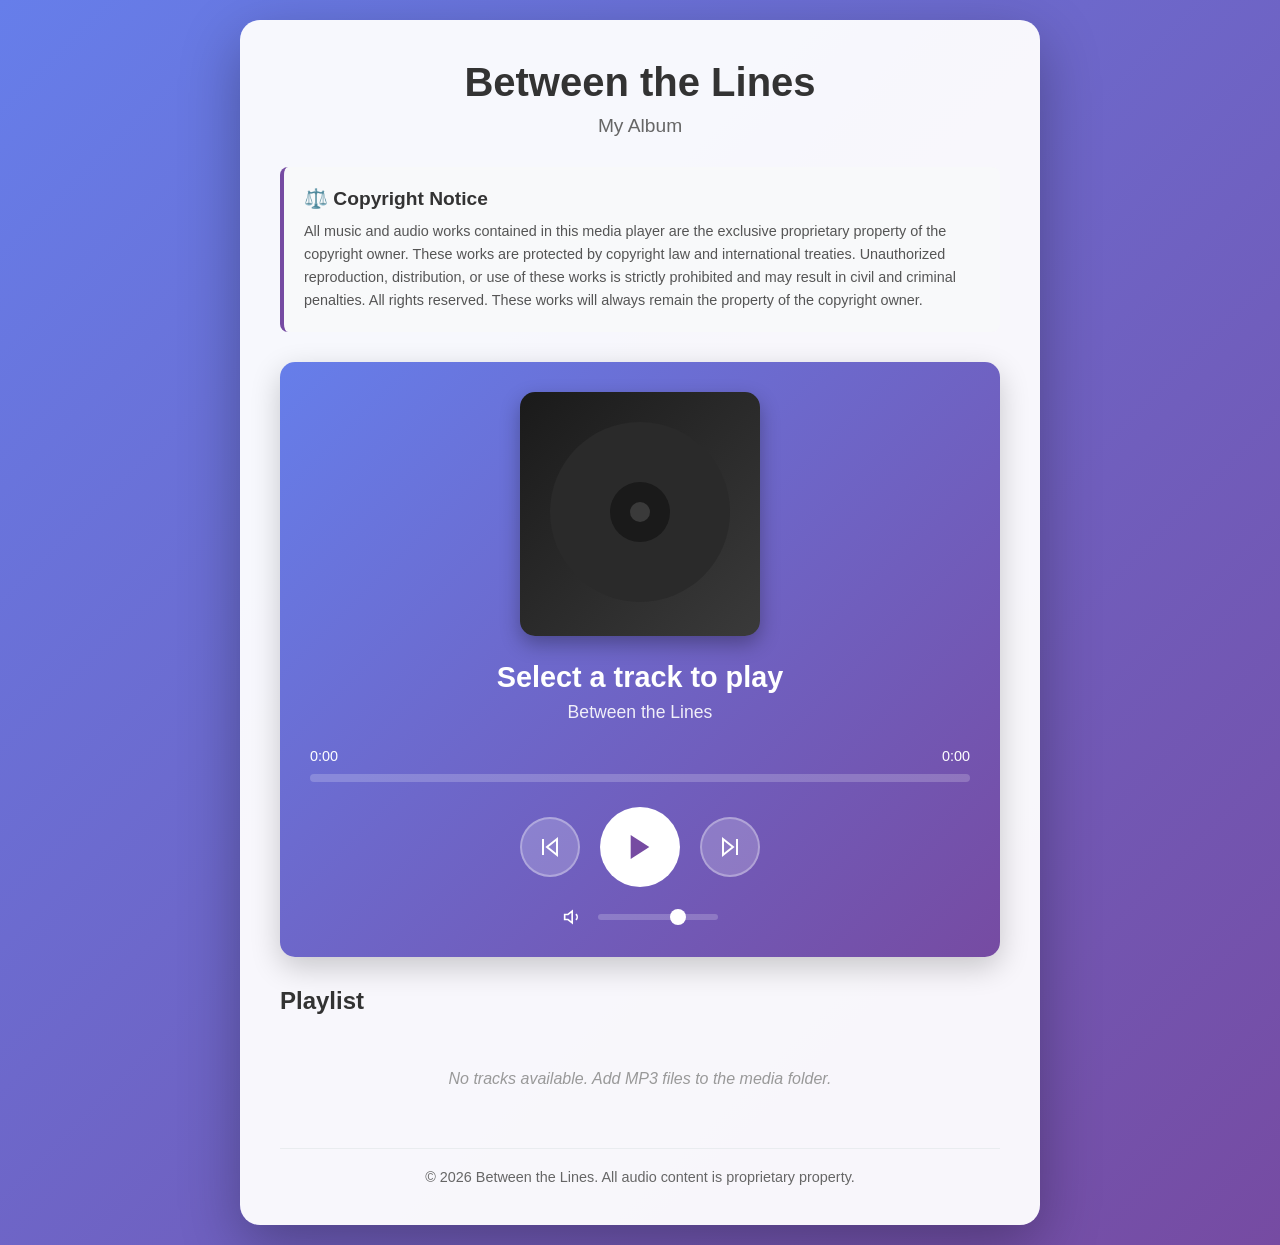
==== index.html @ e5a4a94c "Add HTML5 mp3 player with sleek UI and license notice Co-authored-by: hannahbellesheart <159597144+h" ====
<!DOCTYPE html>
<html lang="en">
<head>
    <meta charset="UTF-8">
    <meta name="viewport" content="width=device-width, initial-scale=1.0">
    <meta http-equiv="X-UA-Compatible" content="ie=edge">
    <title>Between the Lines - Music Album</title>
    <link rel="stylesheet" href="styles.css">
</head>
<body>
    <div class="container">
        <header>
            <h1>Between the Lines</h1>
            <p class="subtitle">My Album</p>
        </header>

        <div class="license-notice">
            <h2>⚖️ Copyright Notice</h2>
            <p>All music and audio works contained in this media player are the exclusive proprietary property of the copyright owner. These works are protected by copyright law and international treaties. Unauthorized reproduction, distribution, or use of these works is strictly prohibited and may result in civil and criminal penalties. All rights reserved. These works will always remain the property of the copyright owner.</p>
        </div>

        <div class="player-container">
            <div class="album-art">
                <div class="album-art-placeholder">
                    <svg width="200" height="200" viewBox="0 0 200 200">
                        <circle cx="100" cy="100" r="90" fill="#2a2a2a"/>
                        <circle cx="100" cy="100" r="30" fill="#1a1a1a"/>
                        <circle cx="100" cy="100" r="10" fill="#3a3a3a"/>
                    </svg>
                </div>
            </div>

            <div class="track-info">
                <h2 id="trackTitle">Select a track to play</h2>
                <p id="trackArtist">Between the Lines</p>
            </div>

            <div class="progress-container">
                <div class="time-display">
                    <span id="currentTime">0:00</span>
                    <span id="duration">0:00</span>
                </div>
                <div class="progress-bar">
                    <div class="progress-bar-fill" id="progressBarFill"></div>
                    <input type="range" id="progressBar" min="0" max="100" value="0" step="0.1">
                </div>
            </div>

            <div class="controls">
                <button class="control-btn" id="prevBtn" title="Previous Track">
                    <svg width="24" height="24" viewBox="0 0 24 24" fill="none" stroke="currentColor" stroke-width="2">
                        <polygon points="19 20 9 12 19 4 19 20"></polygon>
                        <line x1="5" y1="4" x2="5" y2="20"></line>
                    </svg>
                </button>
                <button class="control-btn play-btn" id="playBtn" title="Play">
                    <svg id="playIcon" width="32" height="32" viewBox="0 0 24 24" fill="currentColor">
                        <polygon points="5 3 19 12 5 21 5 3"></polygon>
                    </svg>
                    <svg id="pauseIcon" width="32" height="32" viewBox="0 0 24 24" fill="currentColor" style="display: none;">
                        <rect x="6" y="4" width="4" height="16"></rect>
                        <rect x="14" y="4" width="4" height="16"></rect>
                    </svg>
                </button>
                <button class="control-btn" id="nextBtn" title="Next Track">
                    <svg width="24" height="24" viewBox="0 0 24 24" fill="none" stroke="currentColor" stroke-width="2">
                        <polygon points="5 4 15 12 5 20 5 4"></polygon>
                        <line x1="19" y1="4" x2="19" y2="20"></line>
                    </svg>
                </button>
            </div>

            <div class="volume-container">
                <button class="volume-btn" id="volumeBtn" title="Volume">
                    <svg id="volumeIcon" width="20" height="20" viewBox="0 0 24 24" fill="none" stroke="currentColor" stroke-width="2">
                        <polygon points="11 5 6 9 2 9 2 15 6 15 11 19 11 5"></polygon>
                        <path d="M15.54 8.46a5 5 0 0 1 0 7.07"></path>
                    </svg>
                    <svg id="mutedIcon" width="20" height="20" viewBox="0 0 24 24" fill="none" stroke="currentColor" stroke-width="2" style="display: none;">
                        <polygon points="11 5 6 9 2 9 2 15 6 15 11 19 11 5"></polygon>
                        <line x1="23" y1="9" x2="17" y2="15"></line>
                        <line x1="17" y1="9" x2="23" y2="15"></line>
                    </svg>
                </button>
                <input type="range" id="volumeSlider" min="0" max="100" value="70" step="1">
            </div>
        </div>

        <div class="playlist">
            <h3>Playlist</h3>
            <div id="playlistContainer" class="playlist-items">
                <p class="no-tracks">No tracks available. Add MP3 files to the media folder.</p>
            </div>
        </div>

        <footer>
            <p>&copy; 2026 Between the Lines. All audio content is proprietary property.</p>
        </footer>
    </div>

    <audio id="audioPlayer"></audio>
    <script src="player.js"></script>
</body>
</html>
---- styles.css ----
* {
    margin: 0;
    padding: 0;
    box-sizing: border-box;
}

body {
    font-family: -apple-system, BlinkMacSystemFont, 'Segoe UI', Roboto, Oxygen, Ubuntu, Cantarell, sans-serif;
    background: linear-gradient(135deg, #667eea 0%, #764ba2 100%);
    min-height: 100vh;
    padding: 20px;
    display: flex;
    align-items: center;
    justify-content: center;
}

.container {
    max-width: 800px;
    width: 100%;
    background: rgba(255, 255, 255, 0.95);
    border-radius: 20px;
    padding: 40px;
    box-shadow: 0 20px 60px rgba(0, 0, 0, 0.3);
}

header {
    text-align: center;
    margin-bottom: 30px;
}

header h1 {
    font-size: 2.5em;
    color: #333;
    margin-bottom: 10px;
}

.subtitle {
    font-size: 1.2em;
    color: #666;
}

.license-notice {
    background: #f8f9fa;
    border-left: 4px solid #764ba2;
    padding: 20px;
    margin-bottom: 30px;
    border-radius: 8px;
}

.license-notice h2 {
    font-size: 1.2em;
    color: #333;
    margin-bottom: 10px;
}

.license-notice p {
    font-size: 0.9em;
    color: #555;
    line-height: 1.6;
}

.player-container {
    background: linear-gradient(135deg, #667eea 0%, #764ba2 100%);
    border-radius: 15px;
    padding: 30px;
    margin-bottom: 30px;
    box-shadow: 0 10px 30px rgba(0, 0, 0, 0.2);
}

.album-art {
    display: flex;
    justify-content: center;
    margin-bottom: 25px;
}

.album-art-placeholder {
    background: linear-gradient(135deg, #1a1a1a 0%, #3a3a3a 100%);
    border-radius: 15px;
    padding: 20px;
    box-shadow: 0 8px 20px rgba(0, 0, 0, 0.3);
}

.track-info {
    text-align: center;
    margin-bottom: 25px;
    color: white;
}

.track-info h2 {
    font-size: 1.8em;
    margin-bottom: 8px;
    font-weight: 600;
}

.track-info p {
    font-size: 1.1em;
    opacity: 0.9;
}

.progress-container {
    margin-bottom: 25px;
}

.time-display {
    display: flex;
    justify-content: space-between;
    color: white;
    font-size: 0.9em;
    margin-bottom: 10px;
    font-weight: 500;
}

.progress-bar {
    position: relative;
    height: 8px;
    background: rgba(255, 255, 255, 0.2);
    border-radius: 4px;
    overflow: hidden;
}

.progress-bar-fill {
    position: absolute;
    height: 100%;
    background: white;
    border-radius: 4px;
    width: 0%;
    transition: width 0.1s linear;
}

.progress-bar input[type="range"] {
    position: absolute;
    width: 100%;
    height: 8px;
    top: 0;
    left: 0;
    opacity: 0;
    cursor: pointer;
}

.controls {
    display: flex;
    justify-content: center;
    align-items: center;
    gap: 20px;
    margin-bottom: 20px;
}

.control-btn {
    background: rgba(255, 255, 255, 0.2);
    border: 2px solid rgba(255, 255, 255, 0.3);
    border-radius: 50%;
    width: 60px;
    height: 60px;
    display: flex;
    align-items: center;
    justify-content: center;
    cursor: pointer;
    transition: all 0.3s ease;
    color: white;
}

.control-btn:hover {
    background: rgba(255, 255, 255, 0.3);
    transform: scale(1.1);
}

.control-btn:active {
    transform: scale(0.95);
}

.play-btn {
    width: 80px;
    height: 80px;
    background: white;
    color: #764ba2;
    border: none;
}

.play-btn:hover {
    background: rgba(255, 255, 255, 0.9);
}

.volume-container {
    display: flex;
    align-items: center;
    justify-content: center;
    gap: 15px;
}

.volume-btn {
    background: transparent;
    border: none;
    cursor: pointer;
    color: white;
    display: flex;
    align-items: center;
    justify-content: center;
    transition: transform 0.2s ease;
}

.volume-btn:hover {
    transform: scale(1.1);
}

#volumeSlider {
    width: 120px;
    height: 6px;
    border-radius: 3px;
    background: rgba(255, 255, 255, 0.2);
    outline: none;
    -webkit-appearance: none;
    cursor: pointer;
}

#volumeSlider::-webkit-slider-thumb {
    -webkit-appearance: none;
    appearance: none;
    width: 16px;
    height: 16px;
    border-radius: 50%;
    background: white;
    cursor: pointer;
    transition: all 0.2s ease;
}

#volumeSlider::-webkit-slider-thumb:hover {
    transform: scale(1.2);
}

#volumeSlider::-moz-range-thumb {
    width: 16px;
    height: 16px;
    border-radius: 50%;
    background: white;
    cursor: pointer;
    border: none;
}

.playlist {
    margin-bottom: 20px;
}

.playlist h3 {
    font-size: 1.5em;
    color: #333;
    margin-bottom: 15px;
}

.playlist-items {
    max-height: 300px;
    overflow-y: auto;
}

.playlist-item {
    background: #f8f9fa;
    padding: 15px;
    margin-bottom: 10px;
    border-radius: 8px;
    cursor: pointer;
    transition: all 0.3s ease;
    display: flex;
    justify-content: space-between;
    align-items: center;
}

.playlist-item:hover {
    background: #e9ecef;
    transform: translateX(5px);
}

.playlist-item.active {
    background: linear-gradient(135deg, #667eea 0%, #764ba2 100%);
    color: white;
}

.playlist-item-info {
    flex: 1;
}

.playlist-item-title {
    font-weight: 600;
    font-size: 1em;
    margin-bottom: 3px;
}

.playlist-item-duration {
    font-size: 0.85em;
    opacity: 0.7;
}

.no-tracks {
    text-align: center;
    color: #999;
    padding: 40px 20px;
    font-style: italic;
}

footer {
    text-align: center;
    color: #666;
    font-size: 0.9em;
    padding-top: 20px;
    border-top: 1px solid #e9ecef;
}

/* Scrollbar styling */
.playlist-items::-webkit-scrollbar {
    width: 8px;
}

.playlist-items::-webkit-scrollbar-track {
    background: #f1f1f1;
    border-radius: 4px;
}

.playlist-items::-webkit-scrollbar-thumb {
    background: #764ba2;
    border-radius: 4px;
}

.playlist-items::-webkit-scrollbar-thumb:hover {
    background: #667eea;
}

/* Responsive design */
@media (max-width: 600px) {
    .container {
        padding: 20px;
    }

    header h1 {
        font-size: 2em;
    }

    .track-info h2 {
        font-size: 1.3em;
    }

    .controls {
        gap: 15px;
    }

    .control-btn {
        width: 50px;
        height: 50px;
    }

    .play-btn {
        width: 70px;
        height: 70px;
    }
}
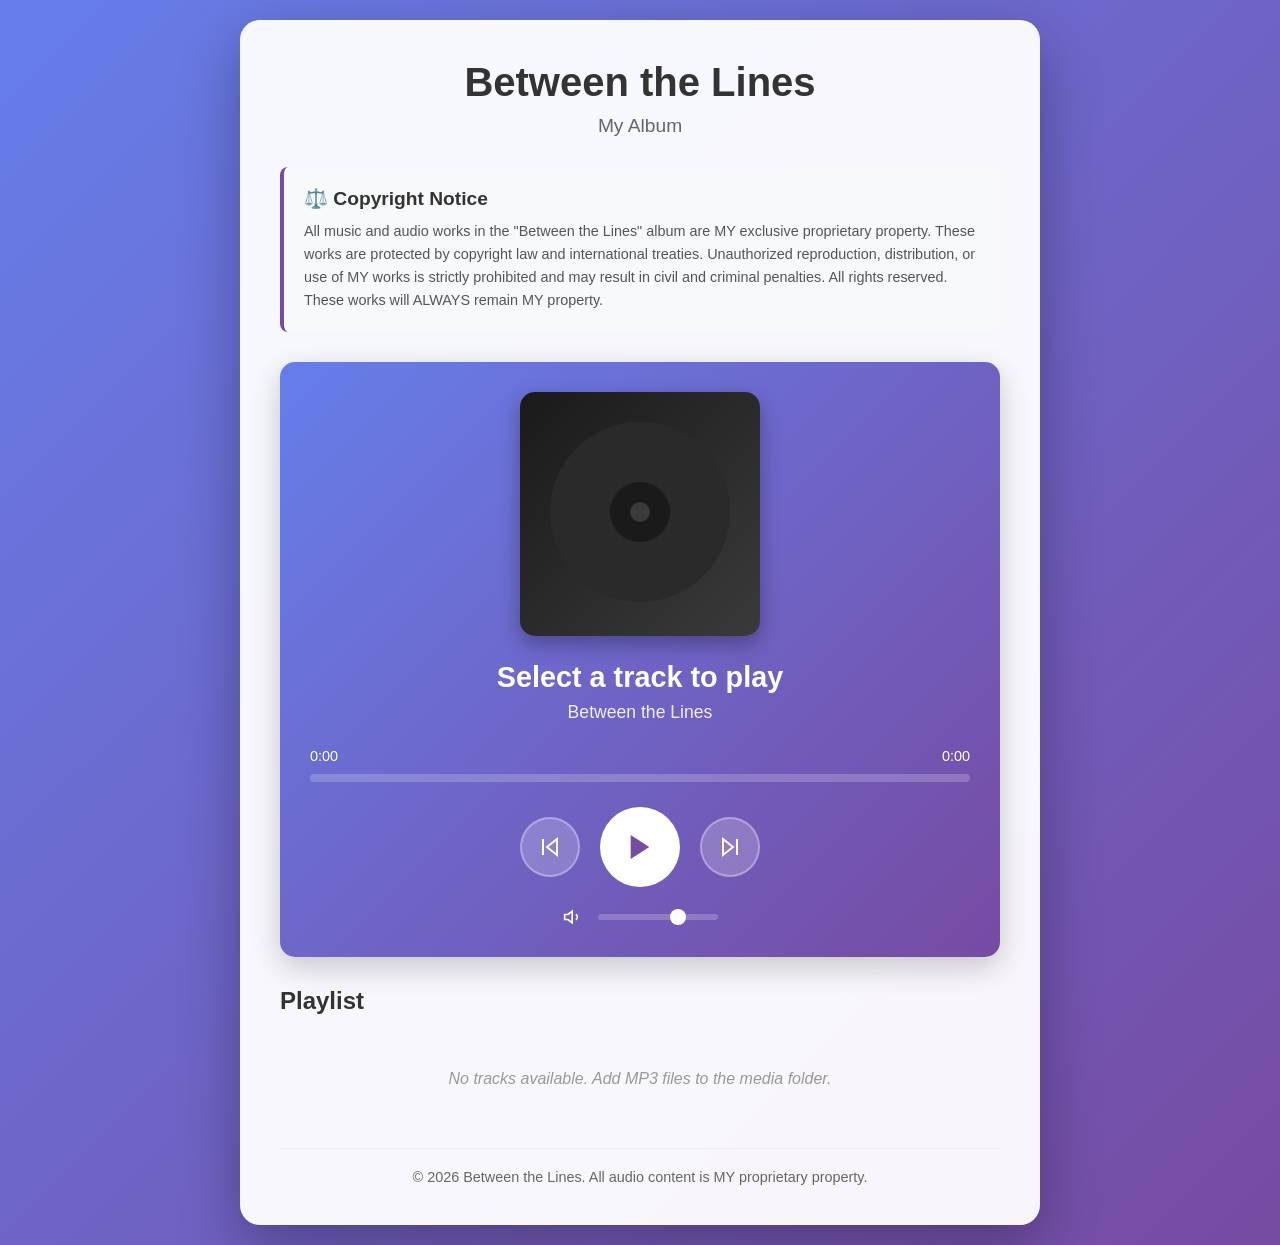
==== commit 7b1df6e1: "Revert to single-album player with YOUR proprietary works emphasis and bug fixes Co-authored-by: han" ====
--- a/index.html
+++ b/index.html
@@ -16,7 +16,7 @@
 
         <div class="license-notice">
             <h2>⚖️ Copyright Notice</h2>
-            <p>All music and audio works contained in this media player are the exclusive proprietary property of the copyright owner. These works are protected by copyright law and international treaties. Unauthorized reproduction, distribution, or use of these works is strictly prohibited and may result in civil and criminal penalties. All rights reserved. These works will always remain the property of the copyright owner.</p>
+            <p>All music and audio works in the "Between the Lines" album are MY exclusive proprietary property. These works are protected by copyright law and international treaties. Unauthorized reproduction, distribution, or use of MY works is strictly prohibited and may result in civil and criminal penalties. All rights reserved. These works will ALWAYS remain MY property.</p>
         </div>
 
         <div class="player-container">
@@ -94,7 +94,7 @@
         </div>
 
         <footer>
-            <p>&copy; 2026 Between the Lines. All audio content is proprietary property.</p>
+            <p>&copy; 2026 Between the Lines. All audio content is MY proprietary property.</p>
         </footer>
     </div>
 
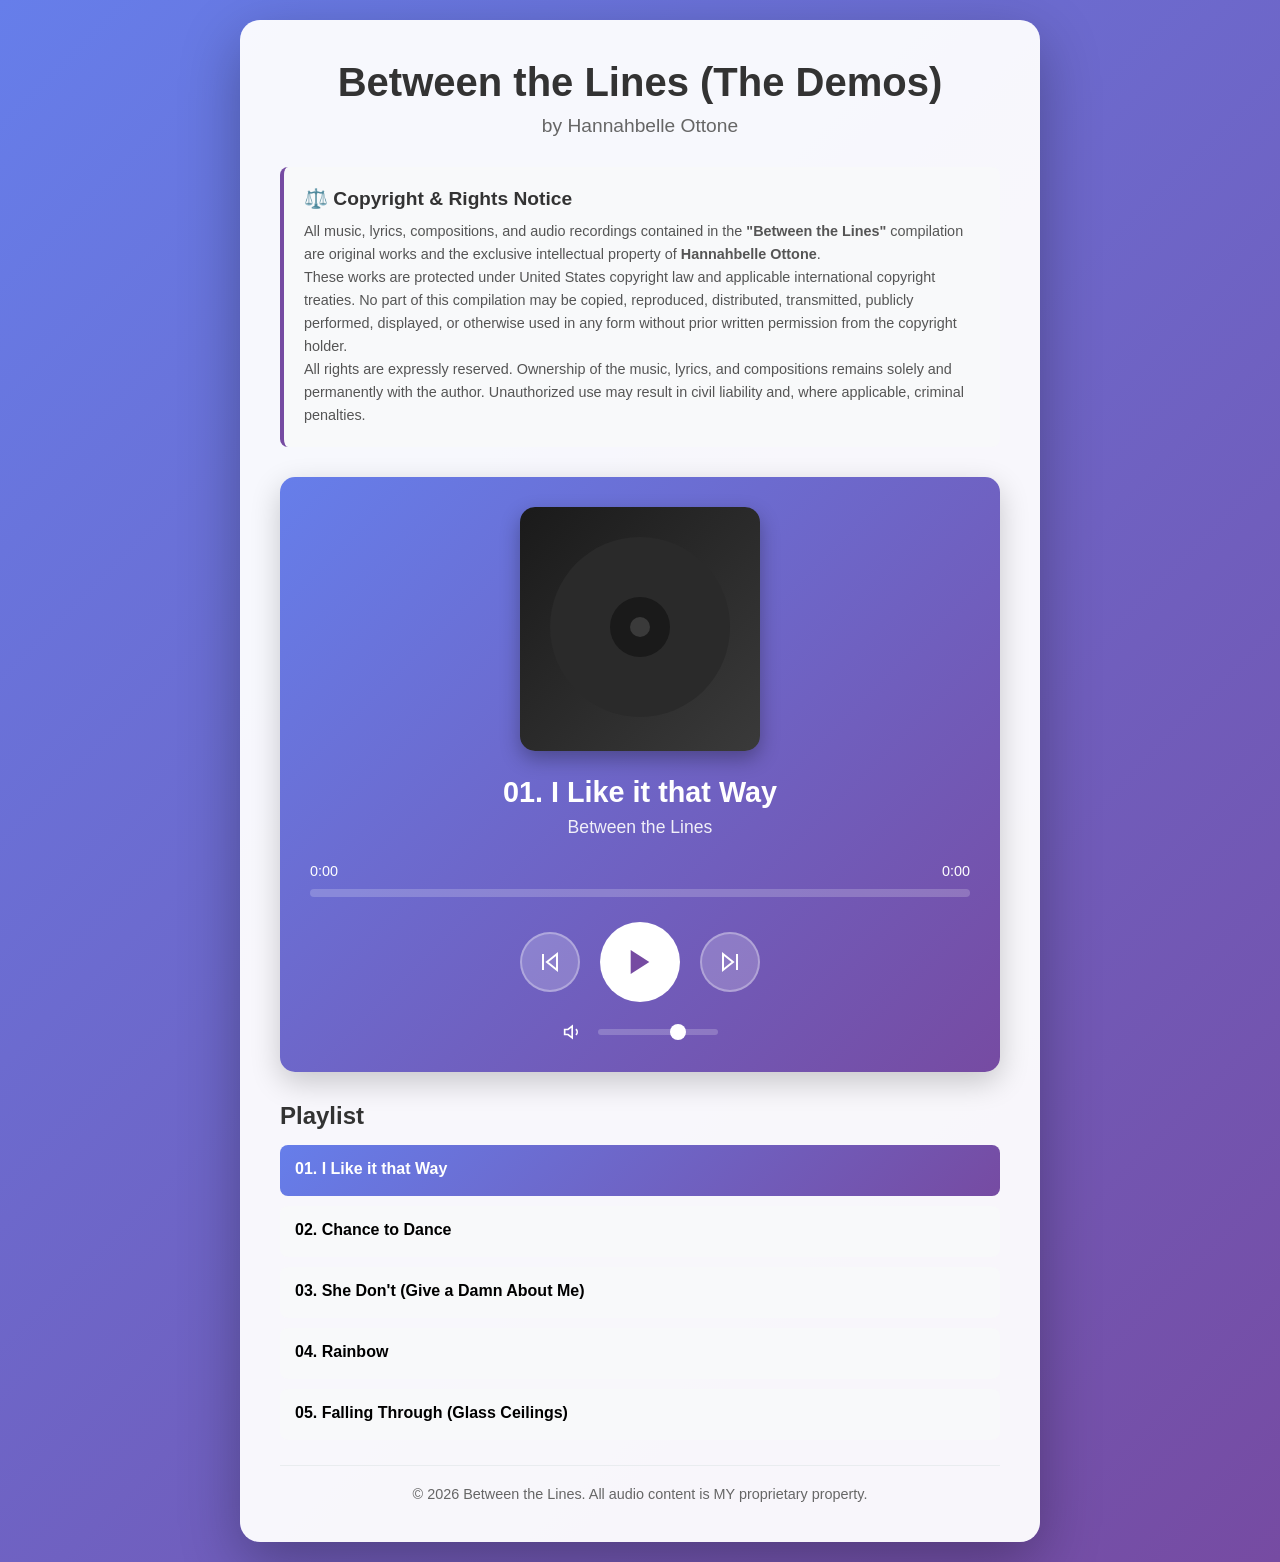
==== commit 56184296: "Update album title and copyright information Updated the title and header to reflect the new album n" ====
--- a/index.html
+++ b/index.html
@@ -4,20 +4,40 @@
     <meta charset="UTF-8">
     <meta name="viewport" content="width=device-width, initial-scale=1.0">
     <meta http-equiv="X-UA-Compatible" content="ie=edge">
-    <title>Between the Lines - Music Album</title>
+    <title>Between the Lines (The Demos) - by Hannahbelle Ottone</title>
     <link rel="stylesheet" href="styles.css">
 </head>
 <body>
     <div class="container">
         <header>
-            <h1>Between the Lines</h1>
-            <p class="subtitle">My Album</p>
+            <h1>Between the Lines (The Demos) </h1>
+            <p class="subtitle">by Hannahbelle Ottone</p>
         </header>
 
         <div class="license-notice">
-            <h2>⚖️ Copyright Notice</h2>
-            <p>All music and audio works in the "Between the Lines" album are MY exclusive proprietary property. These works are protected by copyright law and international treaties. Unauthorized reproduction, distribution, or use of MY works is strictly prohibited and may result in civil and criminal penalties. All rights reserved. These works will ALWAYS remain MY property.</p>
-        </div>
+    <h2>⚖️ Copyright & Rights Notice</h2>
+
+    <p>
+        All music, lyrics, compositions, and audio recordings contained in the
+        <strong>"Between the Lines"</strong> compilation are original works and the exclusive
+        intellectual property of <strong>Hannahbelle Ottone</strong>.
+    </p>
+
+    <p>
+        These works are protected under United States copyright law and applicable
+        international copyright treaties. No part of this compilation may be copied,
+        reproduced, distributed, transmitted, publicly performed, displayed, or
+        otherwise used in any form without prior written permission from the
+        copyright holder.
+    </p>
+
+    <p>
+        All rights are expressly reserved. Ownership of the music, lyrics, and
+        compositions remains solely and permanently with the author. Unauthorized
+        use may result in civil liability and, where applicable, criminal penalties.
+    </p>
+</div>
+
 
         <div class="player-container">
             <div class="album-art">
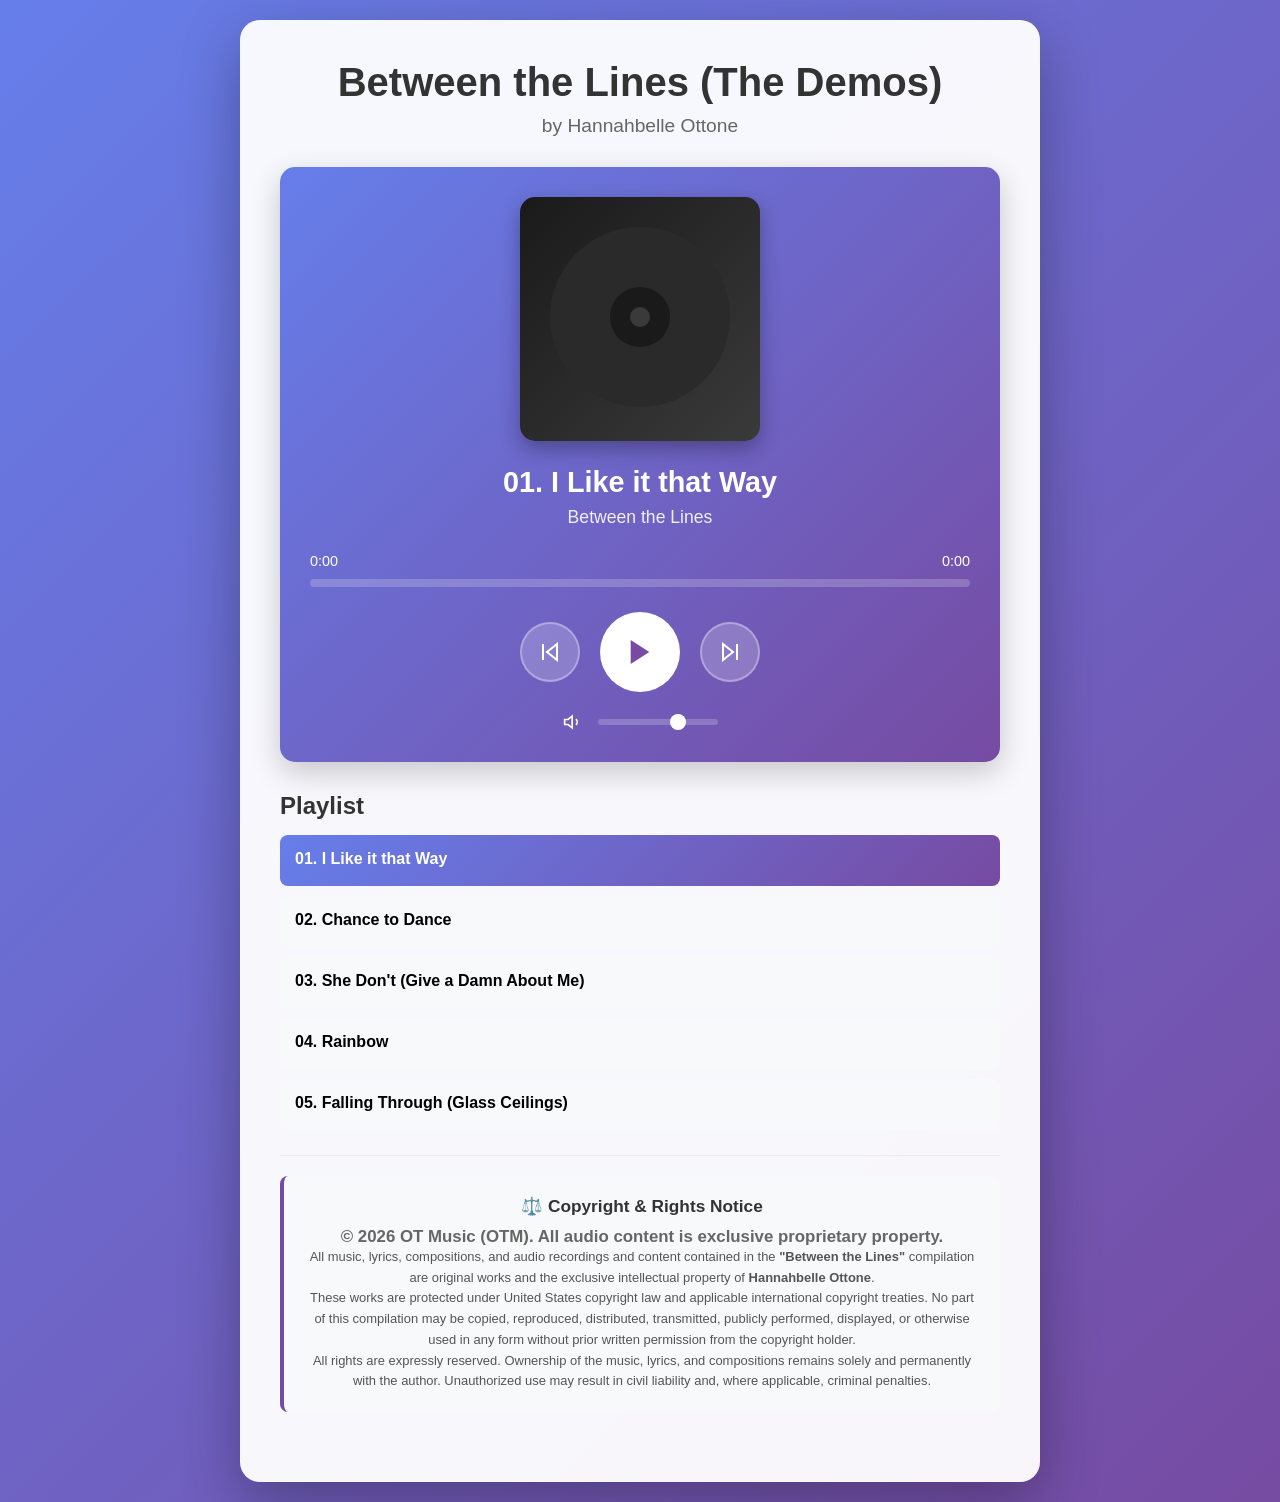
==== commit 09673c74: "Restore and update copyright notice in index.html Restored the license notice section with updated c" ====
--- a/index.html
+++ b/index.html
@@ -14,7 +14,7 @@
             <p class="subtitle">by Hannahbelle Ottone</p>
         </header>
 
-        <div class="license-notice">
+    <!--    <div class="license-notice">
     <h2>⚖️ Copyright & Rights Notice</h2>
 
     <p>
@@ -36,7 +36,7 @@
         compositions remains solely and permanently with the author. Unauthorized
         use may result in civil liability and, where applicable, criminal penalties.
     </p>
-</div>
+</div>-->
 
 
         <div class="player-container">
@@ -114,7 +114,33 @@
         </div>
 
         <footer>
-            <p>&copy; 2026 Between the Lines. All audio content is MY proprietary property.</p>
+        
+
+
+                  <div class="license-notice">
+    <h2>⚖️ Copyright & Rights Notice</h2>
+    <h3>&copy; 2026 OT Music (OTM). All audio content is exclusive proprietary property.</h3>
+    <p>
+        All music, lyrics, compositions, and audio recordings and content contained in the
+        <strong>"Between the Lines"</strong> compilation are original works and the exclusive
+        intellectual property of <strong>Hannahbelle Ottone</strong>.
+    </p>
+
+    <p>
+        These works are protected under United States copyright law and applicable
+        international copyright treaties. No part of this compilation may be copied,
+        reproduced, distributed, transmitted, publicly performed, displayed, or
+        otherwise used in any form without prior written permission from the
+        copyright holder.
+    </p>
+
+    <p>
+        All rights are expressly reserved. Ownership of the music, lyrics, and
+        compositions remains solely and permanently with the author. Unauthorized
+        use may result in civil liability and, where applicable, criminal penalties.
+    </p>
+</div>
+
         </footer>
     </div>
 
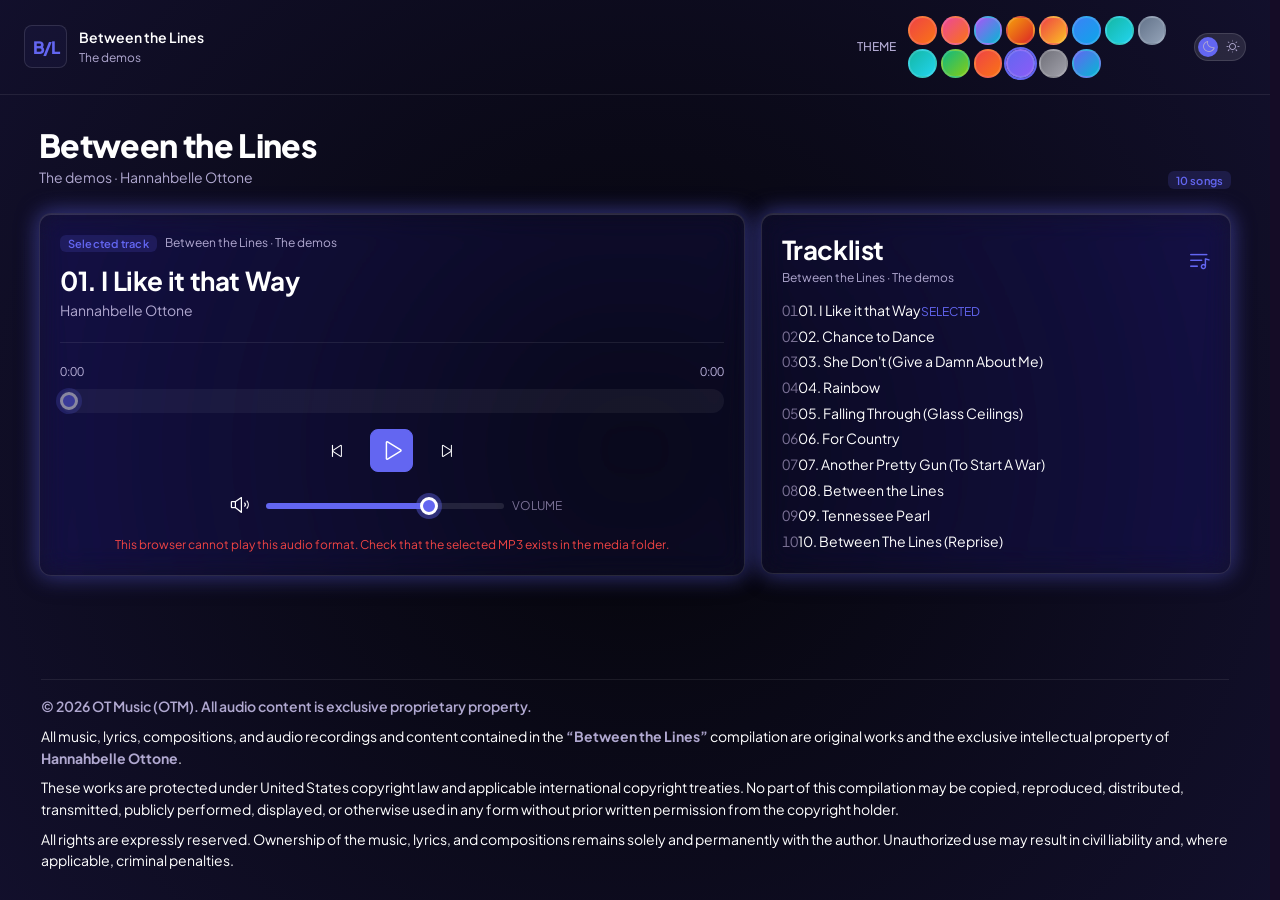
==== commit 78b91073: "update" ====
--- a/index.html
+++ b/index.html
@@ -1,150 +1,130 @@
-<!DOCTYPE html>
-<html lang="en">
+<!doctype html>
+<html lang="en" data-variant="dark" data-theme="obsidian">
 <head>
-    <meta charset="UTF-8">
-    <meta name="viewport" content="width=device-width, initial-scale=1.0">
-    <meta http-equiv="X-UA-Compatible" content="ie=edge">
-    <title>Between the Lines (The Demos) - by Hannahbelle Ottone</title>
-    <link rel="stylesheet" href="styles.css">
+  <meta charset="utf-8">
+  <meta name="viewport" content="width=device-width, initial-scale=1">
+  <meta name="description" content="Listen to Between the Lines (The Demos) by Hannahbelle Ottone.">
+  <title>Between the Lines · The Demos</title>
+  <link rel="stylesheet" href="/css/fonts.css">
+  <link rel="stylesheet" href="/vendor/phosphor/bold/style.css">
+  <link rel="stylesheet" href="/vendor/phosphor/duotone/style.css">
+  <link rel="stylesheet" href="/vendor/phosphor/light/style.css">
+  <link rel="stylesheet" href="/vendor/phosphor/regular/style.css">
+  <link rel="stylesheet" href="/vendor/phosphor/thin/style.css">
+  <link rel="stylesheet" href="/css/tokens.css">
+  <link rel="stylesheet" href="/css/hbo.css">
+  <link rel="stylesheet" href="player_v1.css">
+  <script src="player_v1.js" defer></script>
 </head>
 <body>
-    <div class="container">
-        <header>
-            <h1>Between the Lines (The Demos) </h1>
-            <p class="subtitle">by Hannahbelle Ottone</p>
-        </header>
+  <div class="player-app">
+    <header class="player-masthead">
+      <a class="wordmark" href="#main" aria-label="Between the Lines player home">
+        <span class="wordmark-mark" aria-hidden="true">B/L</span>
+        <span class="wordmark-copy"><strong>Between the Lines</strong><small>The demos</small></span>
+      </a>
+      <div class="player-theme-tools">
+        <div class="theme-control">
+          <span class="theme-label">Theme</span>
+          <div class="theme-switch player-theme-switch" role="group" aria-label="Color theme">
+            <button type="button" data-theme-id="crimsonking" title="CrimsonKing" aria-label="CrimsonKing" aria-pressed="false" style="background:linear-gradient(135deg, #ef4444, #f97316)"></button>
+            <button type="button" data-theme-id="solaris" title="Solaris" aria-label="Solaris" aria-pressed="false" style="background:linear-gradient(135deg, #ec4899, #f97316)"></button>
+            <button type="button" data-theme-id="galaxy" title="Galaxy" aria-label="Galaxy" aria-pressed="false" style="background:linear-gradient(135deg, #a855f7, #06b6d4)"></button>
+            <button type="button" data-theme-id="desert" title="Desert" aria-label="Desert" aria-pressed="false" style="background:linear-gradient(135deg, #f59e0b, #dc2626)"></button>
+            <button type="button" data-theme-id="sunset" title="Sunset" aria-label="Sunset" aria-pressed="false" style="background:linear-gradient(135deg, #ef4444, #fbbf24)"></button>
+            <button type="button" data-theme-id="aurora" title="Aurora" aria-label="Aurora" aria-pressed="false" style="background:linear-gradient(135deg, #3b82f6, #0ea5e9)"></button>
+            <button type="button" data-theme-id="teal" title="Teal" aria-label="Teal" aria-pressed="false" style="background:linear-gradient(135deg, #14b8a6, #22d3ee)"></button>
+            <button type="button" data-theme-id="kinetic" title="Kinetic" aria-label="Kinetic" aria-pressed="false" style="background:linear-gradient(135deg, #64748b, #94a3b8)"></button>
+            <button type="button" data-theme-id="northernlight" title="Northern Light" aria-label="Northern Light" aria-pressed="false" style="background:linear-gradient(135deg, #14b8a6, #22d3ee)"></button>
+            <button type="button" data-theme-id="forest" title="Forest" aria-label="Forest" aria-pressed="false" style="background:linear-gradient(135deg, #10b981, #84cc16)"></button>
+            <button type="button" data-theme-id="crimson" title="Crimson" aria-label="Crimson" aria-pressed="false" style="background:linear-gradient(135deg, #ef4444, #f97316)"></button>
+            <button type="button" class="active" data-theme-id="obsidian" title="Obsidian" aria-label="Obsidian" aria-pressed="true" style="background:linear-gradient(135deg, #6366f1, #8b5cf6)"></button>
+            <button type="button" data-theme-id="carbon" title="Carbon" aria-label="Carbon" aria-pressed="false" style="background:linear-gradient(135deg, #71717a, #a1a1aa)"></button>
+            <button type="button" data-theme-id="interstellar" title="Interstellar" aria-label="Interstellar" aria-pressed="false" style="background:linear-gradient(135deg, #6366f1, #06b6d4)"></button>
+          </div>
+        </div>
+        <button class="variant-toggle" id="variant-toggle" type="button" aria-label="Switch to light mode" aria-pressed="false" title="Toggle light / dark">
+          <i class="ph ph-moon" aria-hidden="true"></i><i class="ph ph-sun" aria-hidden="true"></i>
+        </button>
+      </div>
+    </header>
 
-    <!--    <div class="license-notice">
-    <h2>⚖️ Copyright & Rights Notice</h2>
+    <main id="main" class="admin-content player-content">
+      <div class="page-header">
+        <div>
+          <h1>Between the Lines</h1>
+          <p>The demos <span aria-hidden="true">·</span> Hannahbelle Ottone</p>
+        </div>
+        <span class="badge primary soft" id="track-count">10 songs</span>
+      </div>
 
-    <p>
-        All music, lyrics, compositions, and audio recordings contained in the
-        <strong>"Between the Lines"</strong> compilation are original works and the exclusive
-        intellectual property of <strong>Hannahbelle Ottone</strong>.
-    </p>
+      <div class="player-layout">
+        <section class="panel player-console" aria-labelledby="track-title">
+          <div class="track-summary">
+            <div class="track-summary-meta">
+              <span class="badge primary soft" id="playback-label">Selected track</span>
+              <span class="track-album">Between the Lines · The demos</span>
+            </div>
+            <h2 id="track-title">Choose a song</h2>
+            <p class="track-artist">Hannahbelle Ottone</p>
+          </div>
 
-    <p>
-        These works are protected under United States copyright law and applicable
-        international copyright treaties. No part of this compilation may be copied,
-        reproduced, distributed, transmitted, publicly performed, displayed, or
-        otherwise used in any form without prior written permission from the
-        copyright holder.
-    </p>
+          <div class="seek-area">
+            <div class="time-row tabular">
+              <span id="current-time">0:00</span>
+              <span id="duration">0:00</span>
+            </div>
+            <label class="sr-only" for="seek">Seek through the current track</label>
+            <input id="seek" class="range seek-range" type="range" min="0" max="0" value="0" step="1" disabled aria-valuetext="0:00">
+          </div>
 
-    <p>
-        All rights are expressly reserved. Ownership of the music, lyrics, and
-        compositions remains solely and permanently with the author. Unauthorized
-        use may result in civil liability and, where applicable, criminal penalties.
-    </p>
-</div>-->
+          <div class="transport" role="group" aria-label="Playback controls">
+            <button class="btn btn-ghost btn-icon btn-lg transport-button" id="previous" type="button" aria-label="Play previous track" disabled>
+              <i class="ph ph-skip-back" aria-hidden="true"></i>
+            </button>
+            <button class="btn btn-primary btn-icon btn-lg play-button" id="play" type="button" aria-label="Play" disabled>
+              <i class="ph ph-play" id="play-icon" aria-hidden="true"></i>
+              <i class="ph ph-pause" id="pause-icon" aria-hidden="true" hidden></i>
+            </button>
+            <button class="btn btn-ghost btn-icon btn-lg transport-button" id="next" type="button" aria-label="Play next track" disabled>
+              <i class="ph ph-skip-forward" aria-hidden="true"></i>
+            </button>
+          </div>
 
+          <div class="volume-row">
+            <button class="btn btn-ghost btn-icon volume-toggle" id="mute" type="button" aria-label="Mute" aria-pressed="false" disabled>
+              <i class="ph ph-speaker-high" id="volume-icon" aria-hidden="true"></i>
+              <i class="ph ph-speaker-slash" id="muted-icon" aria-hidden="true" hidden></i>
+            </button>
+            <label class="sr-only" for="volume">Volume</label>
+            <input id="volume" class="range volume-range" type="range" min="0" max="1" value="0.7" step="0.01" disabled aria-valuetext="70%">
+            <span class="volume-label">Volume</span>
+          </div>
 
-        <div class="player-container">
-            <div class="album-art">
-                <div class="album-art-placeholder">
-                    <svg width="200" height="200" viewBox="0 0 200 200">
-                        <circle cx="100" cy="100" r="90" fill="#2a2a2a"/>
-                        <circle cx="100" cy="100" r="30" fill="#1a1a1a"/>
-                        <circle cx="100" cy="100" r="10" fill="#3a3a3a"/>
-                    </svg>
-                </div>
+          <p class="player-status" id="player-status" role="status" aria-live="polite" aria-atomic="true">Loading playlist…</p>
+        </section>
+
+        <section class="panel playlist-panel" aria-labelledby="playlist-heading">
+          <div class="panel-head playlist-header">
+            <div>
+              <h2 id="playlist-heading">Tracklist</h2>
+              <p class="sub">Between the Lines · The demos</p>
             </div>
+            <i class="ph ph-playlist playlist-icon" aria-hidden="true"></i>
+          </div>
+          <ol class="playlist" id="playlist" aria-label="Between the Lines tracklist"></ol>
+        </section>
+      </div>
+    </main>
 
-            <div class="track-info">
-                <h2 id="trackTitle">Select a track to play</h2>
-                <p id="trackArtist">Between the Lines</p>
-            </div>
+    <footer class="player-footer">
+      <p class="copyright-heading">&copy; 2026 OT Music (OTM). All audio content is exclusive proprietary property.</p>
+      <p>All music, lyrics, compositions, and audio recordings and content contained in the <strong>“Between the Lines”</strong> compilation are original works and the exclusive intellectual property of <strong>Hannahbelle Ottone</strong>.</p>
+      <p>These works are protected under United States copyright law and applicable international copyright treaties. No part of this compilation may be copied, reproduced, distributed, transmitted, publicly performed, displayed, or otherwise used in any form without prior written permission from the copyright holder.</p>
+      <p>All rights are expressly reserved. Ownership of the music, lyrics, and compositions remains solely and permanently with the author. Unauthorized use may result in civil liability and, where applicable, criminal penalties.</p>
+    </footer>
+  </div>
 
-            <div class="progress-container">
-                <div class="time-display">
-                    <span id="currentTime">0:00</span>
-                    <span id="duration">0:00</span>
-                </div>
-                <div class="progress-bar">
-                    <div class="progress-bar-fill" id="progressBarFill"></div>
-                    <input type="range" id="progressBar" min="0" max="100" value="0" step="0.1">
-                </div>
-            </div>
-
-            <div class="controls">
-                <button class="control-btn" id="prevBtn" title="Previous Track">
-                    <svg width="24" height="24" viewBox="0 0 24 24" fill="none" stroke="currentColor" stroke-width="2">
-                        <polygon points="19 20 9 12 19 4 19 20"></polygon>
-                        <line x1="5" y1="4" x2="5" y2="20"></line>
-                    </svg>
-                </button>
-                <button class="control-btn play-btn" id="playBtn" title="Play">
-                    <svg id="playIcon" width="32" height="32" viewBox="0 0 24 24" fill="currentColor">
-                        <polygon points="5 3 19 12 5 21 5 3"></polygon>
-                    </svg>
-                    <svg id="pauseIcon" width="32" height="32" viewBox="0 0 24 24" fill="currentColor" style="display: none;">
-                        <rect x="6" y="4" width="4" height="16"></rect>
-                        <rect x="14" y="4" width="4" height="16"></rect>
-                    </svg>
-                </button>
-                <button class="control-btn" id="nextBtn" title="Next Track">
-                    <svg width="24" height="24" viewBox="0 0 24 24" fill="none" stroke="currentColor" stroke-width="2">
-                        <polygon points="5 4 15 12 5 20 5 4"></polygon>
-                        <line x1="19" y1="4" x2="19" y2="20"></line>
-                    </svg>
-                </button>
-            </div>
-
-            <div class="volume-container">
-                <button class="volume-btn" id="volumeBtn" title="Volume">
-                    <svg id="volumeIcon" width="20" height="20" viewBox="0 0 24 24" fill="none" stroke="currentColor" stroke-width="2">
-                        <polygon points="11 5 6 9 2 9 2 15 6 15 11 19 11 5"></polygon>
-                        <path d="M15.54 8.46a5 5 0 0 1 0 7.07"></path>
-                    </svg>
-                    <svg id="mutedIcon" width="20" height="20" viewBox="0 0 24 24" fill="none" stroke="currentColor" stroke-width="2" style="display: none;">
-                        <polygon points="11 5 6 9 2 9 2 15 6 15 11 19 11 5"></polygon>
-                        <line x1="23" y1="9" x2="17" y2="15"></line>
-                        <line x1="17" y1="9" x2="23" y2="15"></line>
-                    </svg>
-                </button>
-                <input type="range" id="volumeSlider" min="0" max="100" value="70" step="1">
-            </div>
-        </div>
-
-        <div class="playlist">
-            <h3>Playlist</h3>
-            <div id="playlistContainer" class="playlist-items">
-                <p class="no-tracks">No tracks available. Add MP3 files to the media folder.</p>
-            </div>
-        </div>
-
-        <footer>
-        
-
-
-                  <div class="license-notice">
-    <h2>⚖️ Copyright & Rights Notice</h2>
-    <h3>&copy; 2026 OT Music (OTM). All audio content is exclusive proprietary property.</h3>
-    <p>
-        All music, lyrics, compositions, and audio recordings and content contained in the
-        <strong>"Between the Lines"</strong> compilation are original works and the exclusive
-        intellectual property of <strong>Hannahbelle Ottone</strong>.
-    </p>
-
-    <p>
-        These works are protected under United States copyright law and applicable
-        international copyright treaties. No part of this compilation may be copied,
-        reproduced, distributed, transmitted, publicly performed, displayed, or
-        otherwise used in any form without prior written permission from the
-        copyright holder.
-    </p>
-
-    <p>
-        All rights are expressly reserved. Ownership of the music, lyrics, and
-        compositions remains solely and permanently with the author. Unauthorized
-        use may result in civil liability and, where applicable, criminal penalties.
-    </p>
-</div>
-
-        </footer>
-    </div>
-
-    <audio id="audioPlayer"></audio>
-    <script src="player.js"></script>
+  <audio id="audio" preload="metadata"></audio>
 </body>
 </html>
--- a/css/fonts.css
+++ b/css/fonts.css
@@ -0,0 +1,3048 @@
+/* latin-ext */
+@font-face {
+  font-family: 'DM Sans';
+  font-style: normal;
+  font-weight: 400;
+  font-display: swap;
+  src: url(../fonts/f1-rP2Yp2ywxg089UriI5-g4vlH9VoD8Cmcqbu6-K6h9Q.woff2) format('woff2');
+  unicode-range: U+0100-02BA, U+02BD-02C5, U+02C7-02CC, U+02CE-02D7, U+02DD-02FF, U+0304, U+0308, U+0329, U+1D00-1DBF, U+1E00-1E9F, U+1EF2-1EFF, U+2020, U+20A0-20AB, U+20AD-20C4, U+2113, U+2C60-2C7F, U+A720-A7FF;
+}
+/* latin */
+@font-face {
+  font-family: 'DM Sans';
+  font-style: normal;
+  font-weight: 400;
+  font-display: swap;
+  src: url(../fonts/f2-rP2Yp2ywxg089UriI5-g4vlH9VoD8Cmcqbu0-K4.woff2) format('woff2');
+  unicode-range: U+0000-00FF, U+0131, U+0152-0153, U+02BB-02BC, U+02C6, U+02DA, U+02DC, U+0304, U+0308, U+0329, U+2000-206F, U+20AC, U+2122, U+2191, U+2193, U+2212, U+2215, U+FEFF, U+FFFD;
+}
+/* latin-ext */
+@font-face {
+  font-family: 'DM Sans';
+  font-style: normal;
+  font-weight: 500;
+  font-display: swap;
+  src: url(../fonts/f1-rP2Yp2ywxg089UriI5-g4vlH9VoD8Cmcqbu6-K6h9Q.woff2) format('woff2');
+  unicode-range: U+0100-02BA, U+02BD-02C5, U+02C7-02CC, U+02CE-02D7, U+02DD-02FF, U+0304, U+0308, U+0329, U+1D00-1DBF, U+1E00-1E9F, U+1EF2-1EFF, U+2020, U+20A0-20AB, U+20AD-20C4, U+2113, U+2C60-2C7F, U+A720-A7FF;
+}
+/* latin */
+@font-face {
+  font-family: 'DM Sans';
+  font-style: normal;
+  font-weight: 500;
+  font-display: swap;
+  src: url(../fonts/f2-rP2Yp2ywxg089UriI5-g4vlH9VoD8Cmcqbu0-K4.woff2) format('woff2');
+  unicode-range: U+0000-00FF, U+0131, U+0152-0153, U+02BB-02BC, U+02C6, U+02DA, U+02DC, U+0304, U+0308, U+0329, U+2000-206F, U+20AC, U+2122, U+2191, U+2193, U+2212, U+2215, U+FEFF, U+FFFD;
+}
+/* latin-ext */
+@font-face {
+  font-family: 'DM Sans';
+  font-style: normal;
+  font-weight: 600;
+  font-display: swap;
+  src: url(../fonts/f1-rP2Yp2ywxg089UriI5-g4vlH9VoD8Cmcqbu6-K6h9Q.woff2) format('woff2');
+  unicode-range: U+0100-02BA, U+02BD-02C5, U+02C7-02CC, U+02CE-02D7, U+02DD-02FF, U+0304, U+0308, U+0329, U+1D00-1DBF, U+1E00-1E9F, U+1EF2-1EFF, U+2020, U+20A0-20AB, U+20AD-20C4, U+2113, U+2C60-2C7F, U+A720-A7FF;
+}
+/* latin */
+@font-face {
+  font-family: 'DM Sans';
+  font-style: normal;
+  font-weight: 600;
+  font-display: swap;
+  src: url(../fonts/f2-rP2Yp2ywxg089UriI5-g4vlH9VoD8Cmcqbu0-K4.woff2) format('woff2');
+  unicode-range: U+0000-00FF, U+0131, U+0152-0153, U+02BB-02BC, U+02C6, U+02DA, U+02DC, U+0304, U+0308, U+0329, U+2000-206F, U+20AC, U+2122, U+2191, U+2193, U+2212, U+2215, U+FEFF, U+FFFD;
+}
+/* latin-ext */
+@font-face {
+  font-family: 'DM Sans';
+  font-style: normal;
+  font-weight: 700;
+  font-display: swap;
+  src: url(../fonts/f1-rP2Yp2ywxg089UriI5-g4vlH9VoD8Cmcqbu6-K6h9Q.woff2) format('woff2');
+  unicode-range: U+0100-02BA, U+02BD-02C5, U+02C7-02CC, U+02CE-02D7, U+02DD-02FF, U+0304, U+0308, U+0329, U+1D00-1DBF, U+1E00-1E9F, U+1EF2-1EFF, U+2020, U+20A0-20AB, U+20AD-20C4, U+2113, U+2C60-2C7F, U+A720-A7FF;
+}
+/* latin */
+@font-face {
+  font-family: 'DM Sans';
+  font-style: normal;
+  font-weight: 700;
+  font-display: swap;
+  src: url(../fonts/f2-rP2Yp2ywxg089UriI5-g4vlH9VoD8Cmcqbu0-K4.woff2) format('woff2');
+  unicode-range: U+0000-00FF, U+0131, U+0152-0153, U+02BB-02BC, U+02C6, U+02DA, U+02DC, U+0304, U+0308, U+0329, U+2000-206F, U+20AC, U+2122, U+2191, U+2193, U+2212, U+2215, U+FEFF, U+FFFD;
+}
+/* cyrillic-ext */
+@font-face {
+  font-family: 'Exo 2';
+  font-style: normal;
+  font-weight: 400;
+  font-display: swap;
+  src: url(../fonts/f3-7cHmv4okm5zmbtYlK-4E4Q.woff2) format('woff2');
+  unicode-range: U+0460-052F, U+1C80-1C8A, U+20B4, U+2DE0-2DFF, U+A640-A69F, U+FE2E-FE2F;
+}
+/* cyrillic */
+@font-face {
+  font-family: 'Exo 2';
+  font-style: normal;
+  font-weight: 400;
+  font-display: swap;
+  src: url(../fonts/f4-7cHmv4okm5zmbtYsK-4E4Q.woff2) format('woff2');
+  unicode-range: U+0301, U+0400-045F, U+0490-0491, U+04B0-04B1, U+2116;
+}
+/* vietnamese */
+@font-face {
+  font-family: 'Exo 2';
+  font-style: normal;
+  font-weight: 400;
+  font-display: swap;
+  src: url(../fonts/f5-7cHmv4okm5zmbtYnK-4E4Q.woff2) format('woff2');
+  unicode-range: U+0102-0103, U+0110-0111, U+0128-0129, U+0168-0169, U+01A0-01A1, U+01AF-01B0, U+0300-0301, U+0303-0304, U+0308-0309, U+0323, U+0329, U+1EA0-1EF9, U+20AB;
+}
+/* latin-ext */
+@font-face {
+  font-family: 'Exo 2';
+  font-style: normal;
+  font-weight: 400;
+  font-display: swap;
+  src: url(../fonts/f6-7cHmv4okm5zmbtYmK-4E4Q.woff2) format('woff2');
+  unicode-range: U+0100-02BA, U+02BD-02C5, U+02C7-02CC, U+02CE-02D7, U+02DD-02FF, U+0304, U+0308, U+0329, U+1D00-1DBF, U+1E00-1E9F, U+1EF2-1EFF, U+2020, U+20A0-20AB, U+20AD-20C4, U+2113, U+2C60-2C7F, U+A720-A7FF;
+}
+/* latin */
+@font-face {
+  font-family: 'Exo 2';
+  font-style: normal;
+  font-weight: 400;
+  font-display: swap;
+  src: url(../fonts/f7-7cHmv4okm5zmbtYoK-4.woff2) format('woff2');
+  unicode-range: U+0000-00FF, U+0131, U+0152-0153, U+02BB-02BC, U+02C6, U+02DA, U+02DC, U+0304, U+0308, U+0329, U+2000-206F, U+20AC, U+2122, U+2191, U+2193, U+2212, U+2215, U+FEFF, U+FFFD;
+}
+/* cyrillic-ext */
+@font-face {
+  font-family: 'Exo 2';
+  font-style: normal;
+  font-weight: 500;
+  font-display: swap;
+  src: url(../fonts/f3-7cHmv4okm5zmbtYlK-4E4Q.woff2) format('woff2');
+  unicode-range: U+0460-052F, U+1C80-1C8A, U+20B4, U+2DE0-2DFF, U+A640-A69F, U+FE2E-FE2F;
+}
+/* cyrillic */
+@font-face {
+  font-family: 'Exo 2';
+  font-style: normal;
+  font-weight: 500;
+  font-display: swap;
+  src: url(../fonts/f4-7cHmv4okm5zmbtYsK-4E4Q.woff2) format('woff2');
+  unicode-range: U+0301, U+0400-045F, U+0490-0491, U+04B0-04B1, U+2116;
+}
+/* vietnamese */
+@font-face {
+  font-family: 'Exo 2';
+  font-style: normal;
+  font-weight: 500;
+  font-display: swap;
+  src: url(../fonts/f5-7cHmv4okm5zmbtYnK-4E4Q.woff2) format('woff2');
+  unicode-range: U+0102-0103, U+0110-0111, U+0128-0129, U+0168-0169, U+01A0-01A1, U+01AF-01B0, U+0300-0301, U+0303-0304, U+0308-0309, U+0323, U+0329, U+1EA0-1EF9, U+20AB;
+}
+/* latin-ext */
+@font-face {
+  font-family: 'Exo 2';
+  font-style: normal;
+  font-weight: 500;
+  font-display: swap;
+  src: url(../fonts/f6-7cHmv4okm5zmbtYmK-4E4Q.woff2) format('woff2');
+  unicode-range: U+0100-02BA, U+02BD-02C5, U+02C7-02CC, U+02CE-02D7, U+02DD-02FF, U+0304, U+0308, U+0329, U+1D00-1DBF, U+1E00-1E9F, U+1EF2-1EFF, U+2020, U+20A0-20AB, U+20AD-20C4, U+2113, U+2C60-2C7F, U+A720-A7FF;
+}
+/* latin */
+@font-face {
+  font-family: 'Exo 2';
+  font-style: normal;
+  font-weight: 500;
+  font-display: swap;
+  src: url(../fonts/f7-7cHmv4okm5zmbtYoK-4.woff2) format('woff2');
+  unicode-range: U+0000-00FF, U+0131, U+0152-0153, U+02BB-02BC, U+02C6, U+02DA, U+02DC, U+0304, U+0308, U+0329, U+2000-206F, U+20AC, U+2122, U+2191, U+2193, U+2212, U+2215, U+FEFF, U+FFFD;
+}
+/* cyrillic-ext */
+@font-face {
+  font-family: 'Exo 2';
+  font-style: normal;
+  font-weight: 600;
+  font-display: swap;
+  src: url(../fonts/f3-7cHmv4okm5zmbtYlK-4E4Q.woff2) format('woff2');
+  unicode-range: U+0460-052F, U+1C80-1C8A, U+20B4, U+2DE0-2DFF, U+A640-A69F, U+FE2E-FE2F;
+}
+/* cyrillic */
+@font-face {
+  font-family: 'Exo 2';
+  font-style: normal;
+  font-weight: 600;
+  font-display: swap;
+  src: url(../fonts/f4-7cHmv4okm5zmbtYsK-4E4Q.woff2) format('woff2');
+  unicode-range: U+0301, U+0400-045F, U+0490-0491, U+04B0-04B1, U+2116;
+}
+/* vietnamese */
+@font-face {
+  font-family: 'Exo 2';
+  font-style: normal;
+  font-weight: 600;
+  font-display: swap;
+  src: url(../fonts/f5-7cHmv4okm5zmbtYnK-4E4Q.woff2) format('woff2');
+  unicode-range: U+0102-0103, U+0110-0111, U+0128-0129, U+0168-0169, U+01A0-01A1, U+01AF-01B0, U+0300-0301, U+0303-0304, U+0308-0309, U+0323, U+0329, U+1EA0-1EF9, U+20AB;
+}
+/* latin-ext */
+@font-face {
+  font-family: 'Exo 2';
+  font-style: normal;
+  font-weight: 600;
+  font-display: swap;
+  src: url(../fonts/f6-7cHmv4okm5zmbtYmK-4E4Q.woff2) format('woff2');
+  unicode-range: U+0100-02BA, U+02BD-02C5, U+02C7-02CC, U+02CE-02D7, U+02DD-02FF, U+0304, U+0308, U+0329, U+1D00-1DBF, U+1E00-1E9F, U+1EF2-1EFF, U+2020, U+20A0-20AB, U+20AD-20C4, U+2113, U+2C60-2C7F, U+A720-A7FF;
+}
+/* latin */
+@font-face {
+  font-family: 'Exo 2';
+  font-style: normal;
+  font-weight: 600;
+  font-display: swap;
+  src: url(../fonts/f7-7cHmv4okm5zmbtYoK-4.woff2) format('woff2');
+  unicode-range: U+0000-00FF, U+0131, U+0152-0153, U+02BB-02BC, U+02C6, U+02DA, U+02DC, U+0304, U+0308, U+0329, U+2000-206F, U+20AC, U+2122, U+2191, U+2193, U+2212, U+2215, U+FEFF, U+FFFD;
+}
+/* cyrillic-ext */
+@font-face {
+  font-family: 'Exo 2';
+  font-style: normal;
+  font-weight: 700;
+  font-display: swap;
+  src: url(../fonts/f3-7cHmv4okm5zmbtYlK-4E4Q.woff2) format('woff2');
+  unicode-range: U+0460-052F, U+1C80-1C8A, U+20B4, U+2DE0-2DFF, U+A640-A69F, U+FE2E-FE2F;
+}
+/* cyrillic */
+@font-face {
+  font-family: 'Exo 2';
+  font-style: normal;
+  font-weight: 700;
+  font-display: swap;
+  src: url(../fonts/f4-7cHmv4okm5zmbtYsK-4E4Q.woff2) format('woff2');
+  unicode-range: U+0301, U+0400-045F, U+0490-0491, U+04B0-04B1, U+2116;
+}
+/* vietnamese */
+@font-face {
+  font-family: 'Exo 2';
+  font-style: normal;
+  font-weight: 700;
+  font-display: swap;
+  src: url(../fonts/f5-7cHmv4okm5zmbtYnK-4E4Q.woff2) format('woff2');
+  unicode-range: U+0102-0103, U+0110-0111, U+0128-0129, U+0168-0169, U+01A0-01A1, U+01AF-01B0, U+0300-0301, U+0303-0304, U+0308-0309, U+0323, U+0329, U+1EA0-1EF9, U+20AB;
+}
+/* latin-ext */
+@font-face {
+  font-family: 'Exo 2';
+  font-style: normal;
+  font-weight: 700;
+  font-display: swap;
+  src: url(../fonts/f6-7cHmv4okm5zmbtYmK-4E4Q.woff2) format('woff2');
+  unicode-range: U+0100-02BA, U+02BD-02C5, U+02C7-02CC, U+02CE-02D7, U+02DD-02FF, U+0304, U+0308, U+0329, U+1D00-1DBF, U+1E00-1E9F, U+1EF2-1EFF, U+2020, U+20A0-20AB, U+20AD-20C4, U+2113, U+2C60-2C7F, U+A720-A7FF;
+}
+/* latin */
+@font-face {
+  font-family: 'Exo 2';
+  font-style: normal;
+  font-weight: 700;
+  font-display: swap;
+  src: url(../fonts/f7-7cHmv4okm5zmbtYoK-4.woff2) format('woff2');
+  unicode-range: U+0000-00FF, U+0131, U+0152-0153, U+02BB-02BC, U+02C6, U+02DA, U+02DC, U+0304, U+0308, U+0329, U+2000-206F, U+20AC, U+2122, U+2191, U+2193, U+2212, U+2215, U+FEFF, U+FFFD;
+}
+/* latin-ext */
+@font-face {
+  font-family: 'Figtree';
+  font-style: normal;
+  font-weight: 400;
+  font-display: swap;
+  src: url(../fonts/f8-_Xms-HUzqDCFdgfMm4q9DbZs.woff2) format('woff2');
+  unicode-range: U+0100-02BA, U+02BD-02C5, U+02C7-02CC, U+02CE-02D7, U+02DD-02FF, U+0304, U+0308, U+0329, U+1D00-1DBF, U+1E00-1E9F, U+1EF2-1EFF, U+2020, U+20A0-20AB, U+20AD-20C4, U+2113, U+2C60-2C7F, U+A720-A7FF;
+}
+/* latin */
+@font-face {
+  font-family: 'Figtree';
+  font-style: normal;
+  font-weight: 400;
+  font-display: swap;
+  src: url(../fonts/f9-_Xms-HUzqDCFdgfMm4S9DQ.woff2) format('woff2');
+  unicode-range: U+0000-00FF, U+0131, U+0152-0153, U+02BB-02BC, U+02C6, U+02DA, U+02DC, U+0304, U+0308, U+0329, U+2000-206F, U+20AC, U+2122, U+2191, U+2193, U+2212, U+2215, U+FEFF, U+FFFD;
+}
+/* latin-ext */
+@font-face {
+  font-family: 'Figtree';
+  font-style: normal;
+  font-weight: 500;
+  font-display: swap;
+  src: url(../fonts/f8-_Xms-HUzqDCFdgfMm4q9DbZs.woff2) format('woff2');
+  unicode-range: U+0100-02BA, U+02BD-02C5, U+02C7-02CC, U+02CE-02D7, U+02DD-02FF, U+0304, U+0308, U+0329, U+1D00-1DBF, U+1E00-1E9F, U+1EF2-1EFF, U+2020, U+20A0-20AB, U+20AD-20C4, U+2113, U+2C60-2C7F, U+A720-A7FF;
+}
+/* latin */
+@font-face {
+  font-family: 'Figtree';
+  font-style: normal;
+  font-weight: 500;
+  font-display: swap;
+  src: url(../fonts/f9-_Xms-HUzqDCFdgfMm4S9DQ.woff2) format('woff2');
+  unicode-range: U+0000-00FF, U+0131, U+0152-0153, U+02BB-02BC, U+02C6, U+02DA, U+02DC, U+0304, U+0308, U+0329, U+2000-206F, U+20AC, U+2122, U+2191, U+2193, U+2212, U+2215, U+FEFF, U+FFFD;
+}
+/* latin-ext */
+@font-face {
+  font-family: 'Figtree';
+  font-style: normal;
+  font-weight: 600;
+  font-display: swap;
+  src: url(../fonts/f8-_Xms-HUzqDCFdgfMm4q9DbZs.woff2) format('woff2');
+  unicode-range: U+0100-02BA, U+02BD-02C5, U+02C7-02CC, U+02CE-02D7, U+02DD-02FF, U+0304, U+0308, U+0329, U+1D00-1DBF, U+1E00-1E9F, U+1EF2-1EFF, U+2020, U+20A0-20AB, U+20AD-20C4, U+2113, U+2C60-2C7F, U+A720-A7FF;
+}
+/* latin */
+@font-face {
+  font-family: 'Figtree';
+  font-style: normal;
+  font-weight: 600;
+  font-display: swap;
+  src: url(../fonts/f9-_Xms-HUzqDCFdgfMm4S9DQ.woff2) format('woff2');
+  unicode-range: U+0000-00FF, U+0131, U+0152-0153, U+02BB-02BC, U+02C6, U+02DA, U+02DC, U+0304, U+0308, U+0329, U+2000-206F, U+20AC, U+2122, U+2191, U+2193, U+2212, U+2215, U+FEFF, U+FFFD;
+}
+/* latin-ext */
+@font-face {
+  font-family: 'Figtree';
+  font-style: normal;
+  font-weight: 700;
+  font-display: swap;
+  src: url(../fonts/f8-_Xms-HUzqDCFdgfMm4q9DbZs.woff2) format('woff2');
+  unicode-range: U+0100-02BA, U+02BD-02C5, U+02C7-02CC, U+02CE-02D7, U+02DD-02FF, U+0304, U+0308, U+0329, U+1D00-1DBF, U+1E00-1E9F, U+1EF2-1EFF, U+2020, U+20A0-20AB, U+20AD-20C4, U+2113, U+2C60-2C7F, U+A720-A7FF;
+}
+/* latin */
+@font-face {
+  font-family: 'Figtree';
+  font-style: normal;
+  font-weight: 700;
+  font-display: swap;
+  src: url(../fonts/f9-_Xms-HUzqDCFdgfMm4S9DQ.woff2) format('woff2');
+  unicode-range: U+0000-00FF, U+0131, U+0152-0153, U+02BB-02BC, U+02C6, U+02DA, U+02DC, U+0304, U+0308, U+0329, U+2000-206F, U+20AC, U+2122, U+2191, U+2193, U+2212, U+2215, U+FEFF, U+FFFD;
+}
+/* cyrillic-ext */
+@font-face {
+  font-family: 'Fira Code';
+  font-style: normal;
+  font-weight: 400;
+  font-display: swap;
+  src: url(../fonts/f10-uU9NCBsR6Z2vfE9aq3bh0NSDulI.woff2) format('woff2');
+  unicode-range: U+0460-052F, U+1C80-1C8A, U+20B4, U+2DE0-2DFF, U+A640-A69F, U+FE2E-FE2F;
+}
+/* cyrillic */
+@font-face {
+  font-family: 'Fira Code';
+  font-style: normal;
+  font-weight: 400;
+  font-display: swap;
+  src: url(../fonts/f11-uU9NCBsR6Z2vfE9aq3bh2dSDulI.woff2) format('woff2');
+  unicode-range: U+0301, U+0400-045F, U+0490-0491, U+04B0-04B1, U+2116;
+}
+/* greek-ext */
+@font-face {
+  font-family: 'Fira Code';
+  font-style: normal;
+  font-weight: 400;
+  font-display: swap;
+  src: url(../fonts/f12-uU9NCBsR6Z2vfE9aq3bh0dSDulI.woff2) format('woff2');
+  unicode-range: U+1F00-1FFF;
+}
+/* greek */
+@font-face {
+  font-family: 'Fira Code';
+  font-style: normal;
+  font-weight: 400;
+  font-display: swap;
+  src: url(../fonts/f13-uU9NCBsR6Z2vfE9aq3bh3tSDulI.woff2) format('woff2');
+  unicode-range: U+0370-0377, U+037A-037F, U+0384-038A, U+038C, U+038E-03A1, U+03A3-03FF;
+}
+/* symbols2 */
+@font-face {
+  font-family: 'Fira Code';
+  font-style: normal;
+  font-weight: 400;
+  font-display: swap;
+  src: url(../fonts/f14-uU9NCBsR6Z2vfE9aq3bhZ_Wmh2uX.woff2) format('woff2');
+  unicode-range: U+2000-2001, U+2004-2008, U+200A, U+23B8-23BD, U+2500-259F;
+}
+/* latin-ext */
+@font-face {
+  font-family: 'Fira Code';
+  font-style: normal;
+  font-weight: 400;
+  font-display: swap;
+  src: url(../fonts/f15-uU9NCBsR6Z2vfE9aq3bh09SDulI.woff2) format('woff2');
+  unicode-range: U+0100-02BA, U+02BD-02C5, U+02C7-02CC, U+02CE-02D7, U+02DD-02FF, U+0304, U+0308, U+0329, U+1D00-1DBF, U+1E00-1E9F, U+1EF2-1EFF, U+2020, U+20A0-20AB, U+20AD-20C4, U+2113, U+2C60-2C7F, U+A720-A7FF;
+}
+/* latin */
+@font-face {
+  font-family: 'Fira Code';
+  font-style: normal;
+  font-weight: 400;
+  font-display: swap;
+  src: url(../fonts/f16-uU9NCBsR6Z2vfE9aq3bh3dSD.woff2) format('woff2');
+  unicode-range: U+0000-00FF, U+0131, U+0152-0153, U+02BB-02BC, U+02C6, U+02DA, U+02DC, U+0304, U+0308, U+0329, U+2000-206F, U+20AC, U+2122, U+2191, U+2193, U+2212, U+2215, U+FEFF, U+FFFD;
+}
+/* cyrillic-ext */
+@font-face {
+  font-family: 'Fira Code';
+  font-style: normal;
+  font-weight: 700;
+  font-display: swap;
+  src: url(../fonts/f10-uU9NCBsR6Z2vfE9aq3bh0NSDulI.woff2) format('woff2');
+  unicode-range: U+0460-052F, U+1C80-1C8A, U+20B4, U+2DE0-2DFF, U+A640-A69F, U+FE2E-FE2F;
+}
+/* cyrillic */
+@font-face {
+  font-family: 'Fira Code';
+  font-style: normal;
+  font-weight: 700;
+  font-display: swap;
+  src: url(../fonts/f11-uU9NCBsR6Z2vfE9aq3bh2dSDulI.woff2) format('woff2');
+  unicode-range: U+0301, U+0400-045F, U+0490-0491, U+04B0-04B1, U+2116;
+}
+/* greek-ext */
+@font-face {
+  font-family: 'Fira Code';
+  font-style: normal;
+  font-weight: 700;
+  font-display: swap;
+  src: url(../fonts/f12-uU9NCBsR6Z2vfE9aq3bh0dSDulI.woff2) format('woff2');
+  unicode-range: U+1F00-1FFF;
+}
+/* greek */
+@font-face {
+  font-family: 'Fira Code';
+  font-style: normal;
+  font-weight: 700;
+  font-display: swap;
+  src: url(../fonts/f13-uU9NCBsR6Z2vfE9aq3bh3tSDulI.woff2) format('woff2');
+  unicode-range: U+0370-0377, U+037A-037F, U+0384-038A, U+038C, U+038E-03A1, U+03A3-03FF;
+}
+/* symbols2 */
+@font-face {
+  font-family: 'Fira Code';
+  font-style: normal;
+  font-weight: 700;
+  font-display: swap;
+  src: url(../fonts/f14-uU9NCBsR6Z2vfE9aq3bhZ_Wmh2uX.woff2) format('woff2');
+  unicode-range: U+2000-2001, U+2004-2008, U+200A, U+23B8-23BD, U+2500-259F;
+}
+/* latin-ext */
+@font-face {
+  font-family: 'Fira Code';
+  font-style: normal;
+  font-weight: 700;
+  font-display: swap;
+  src: url(../fonts/f15-uU9NCBsR6Z2vfE9aq3bh09SDulI.woff2) format('woff2');
+  unicode-range: U+0100-02BA, U+02BD-02C5, U+02C7-02CC, U+02CE-02D7, U+02DD-02FF, U+0304, U+0308, U+0329, U+1D00-1DBF, U+1E00-1E9F, U+1EF2-1EFF, U+2020, U+20A0-20AB, U+20AD-20C4, U+2113, U+2C60-2C7F, U+A720-A7FF;
+}
+/* latin */
+@font-face {
+  font-family: 'Fira Code';
+  font-style: normal;
+  font-weight: 700;
+  font-display: swap;
+  src: url(../fonts/f16-uU9NCBsR6Z2vfE9aq3bh3dSD.woff2) format('woff2');
+  unicode-range: U+0000-00FF, U+0131, U+0152-0153, U+02BB-02BC, U+02C6, U+02DA, U+02DC, U+0304, U+0308, U+0329, U+2000-206F, U+20AC, U+2122, U+2191, U+2193, U+2212, U+2215, U+FEFF, U+FFFD;
+}
+/* cyrillic-ext */
+@font-face {
+  font-family: 'IBM Plex Mono';
+  font-style: normal;
+  font-weight: 400;
+  font-display: swap;
+  src: url(../fonts/f17--F63fjptAgt5VM-kVkqdyU8n1iIq129k.woff2) format('woff2');
+  unicode-range: U+0460-052F, U+1C80-1C8A, U+20B4, U+2DE0-2DFF, U+A640-A69F, U+FE2E-FE2F;
+}
+/* cyrillic */
+@font-face {
+  font-family: 'IBM Plex Mono';
+  font-style: normal;
+  font-weight: 400;
+  font-display: swap;
+  src: url(../fonts/f18--F63fjptAgt5VM-kVkqdyU8n1isq129k.woff2) format('woff2');
+  unicode-range: U+0301, U+0400-045F, U+0490-0491, U+04B0-04B1, U+2116;
+}
+/* vietnamese */
+@font-face {
+  font-family: 'IBM Plex Mono';
+  font-style: normal;
+  font-weight: 400;
+  font-display: swap;
+  src: url(../fonts/f19--F63fjptAgt5VM-kVkqdyU8n1iAq129k.woff2) format('woff2');
+  unicode-range: U+0102-0103, U+0110-0111, U+0128-0129, U+0168-0169, U+01A0-01A1, U+01AF-01B0, U+0300-0301, U+0303-0304, U+0308-0309, U+0323, U+0329, U+1EA0-1EF9, U+20AB;
+}
+/* latin-ext */
+@font-face {
+  font-family: 'IBM Plex Mono';
+  font-style: normal;
+  font-weight: 400;
+  font-display: swap;
+  src: url(../fonts/f20--F63fjptAgt5VM-kVkqdyU8n1iEq129k.woff2) format('woff2');
+  unicode-range: U+0100-02BA, U+02BD-02C5, U+02C7-02CC, U+02CE-02D7, U+02DD-02FF, U+0304, U+0308, U+0329, U+1D00-1DBF, U+1E00-1E9F, U+1EF2-1EFF, U+2020, U+20A0-20AB, U+20AD-20C4, U+2113, U+2C60-2C7F, U+A720-A7FF;
+}
+/* latin */
+@font-face {
+  font-family: 'IBM Plex Mono';
+  font-style: normal;
+  font-weight: 400;
+  font-display: swap;
+  src: url(../fonts/f21--F63fjptAgt5VM-kVkqdyU8n1i8q1w.woff2) format('woff2');
+  unicode-range: U+0000-00FF, U+0131, U+0152-0153, U+02BB-02BC, U+02C6, U+02DA, U+02DC, U+0304, U+0308, U+0329, U+2000-206F, U+20AC, U+2122, U+2191, U+2193, U+2212, U+2215, U+FEFF, U+FFFD;
+}
+/* cyrillic-ext */
+@font-face {
+  font-family: 'IBM Plex Mono';
+  font-style: normal;
+  font-weight: 700;
+  font-display: swap;
+  src: url(../fonts/f22--F6qfjptAgt5VM-kVkqdyU8n3pQPwl1FgtIU.woff2) format('woff2');
+  unicode-range: U+0460-052F, U+1C80-1C8A, U+20B4, U+2DE0-2DFF, U+A640-A69F, U+FE2E-FE2F;
+}
+/* cyrillic */
+@font-face {
+  font-family: 'IBM Plex Mono';
+  font-style: normal;
+  font-weight: 700;
+  font-display: swap;
+  src: url(../fonts/f23--F6qfjptAgt5VM-kVkqdyU8n3pQPwlRFgtIU.woff2) format('woff2');
+  unicode-range: U+0301, U+0400-045F, U+0490-0491, U+04B0-04B1, U+2116;
+}
+/* vietnamese */
+@font-face {
+  font-family: 'IBM Plex Mono';
+  font-style: normal;
+  font-weight: 700;
+  font-display: swap;
+  src: url(../fonts/f24--F6qfjptAgt5VM-kVkqdyU8n3pQPwl9FgtIU.woff2) format('woff2');
+  unicode-range: U+0102-0103, U+0110-0111, U+0128-0129, U+0168-0169, U+01A0-01A1, U+01AF-01B0, U+0300-0301, U+0303-0304, U+0308-0309, U+0323, U+0329, U+1EA0-1EF9, U+20AB;
+}
+/* latin-ext */
+@font-face {
+  font-family: 'IBM Plex Mono';
+  font-style: normal;
+  font-weight: 700;
+  font-display: swap;
+  src: url(../fonts/f25--F6qfjptAgt5VM-kVkqdyU8n3pQPwl5FgtIU.woff2) format('woff2');
+  unicode-range: U+0100-02BA, U+02BD-02C5, U+02C7-02CC, U+02CE-02D7, U+02DD-02FF, U+0304, U+0308, U+0329, U+1D00-1DBF, U+1E00-1E9F, U+1EF2-1EFF, U+2020, U+20A0-20AB, U+20AD-20C4, U+2113, U+2C60-2C7F, U+A720-A7FF;
+}
+/* latin */
+@font-face {
+  font-family: 'IBM Plex Mono';
+  font-style: normal;
+  font-weight: 700;
+  font-display: swap;
+  src: url(../fonts/f26--F6qfjptAgt5VM-kVkqdyU8n3pQPwlBFgg.woff2) format('woff2');
+  unicode-range: U+0000-00FF, U+0131, U+0152-0153, U+02BB-02BC, U+02C6, U+02DA, U+02DC, U+0304, U+0308, U+0329, U+2000-206F, U+20AC, U+2122, U+2191, U+2193, U+2212, U+2215, U+FEFF, U+FFFD;
+}
+/* cyrillic-ext */
+@font-face {
+  font-family: 'IBM Plex Sans';
+  font-style: normal;
+  font-weight: 400;
+  font-stretch: 100%;
+  font-display: swap;
+  src: url(../fonts/f27-zYXzKVElMYYaJe8bpLHnCwDKr932-G7dytD-Dmu1syxTKYbABA.woff2) format('woff2');
+  unicode-range: U+0460-052F, U+1C80-1C8A, U+20B4, U+2DE0-2DFF, U+A640-A69F, U+FE2E-FE2F;
+}
+/* cyrillic */
+@font-face {
+  font-family: 'IBM Plex Sans';
+  font-style: normal;
+  font-weight: 400;
+  font-stretch: 100%;
+  font-display: swap;
+  src: url(../fonts/f28-zYXzKVElMYYaJe8bpLHnCwDKr932-G7dytD-Dmu1syxaKYbABA.woff2) format('woff2');
+  unicode-range: U+0301, U+0400-045F, U+0490-0491, U+04B0-04B1, U+2116;
+}
+/* greek */
+@font-face {
+  font-family: 'IBM Plex Sans';
+  font-style: normal;
+  font-weight: 400;
+  font-stretch: 100%;
+  font-display: swap;
+  src: url(../fonts/f29-zYXzKVElMYYaJe8bpLHnCwDKr932-G7dytD-Dmu1syxdKYbABA.woff2) format('woff2');
+  unicode-range: U+0370-0377, U+037A-037F, U+0384-038A, U+038C, U+038E-03A1, U+03A3-03FF;
+}
+/* vietnamese */
+@font-face {
+  font-family: 'IBM Plex Sans';
+  font-style: normal;
+  font-weight: 400;
+  font-stretch: 100%;
+  font-display: swap;
+  src: url(../fonts/f30-zYXzKVElMYYaJe8bpLHnCwDKr932-G7dytD-Dmu1syxRKYbABA.woff2) format('woff2');
+  unicode-range: U+0102-0103, U+0110-0111, U+0128-0129, U+0168-0169, U+01A0-01A1, U+01AF-01B0, U+0300-0301, U+0303-0304, U+0308-0309, U+0323, U+0329, U+1EA0-1EF9, U+20AB;
+}
+/* latin-ext */
+@font-face {
+  font-family: 'IBM Plex Sans';
+  font-style: normal;
+  font-weight: 400;
+  font-stretch: 100%;
+  font-display: swap;
+  src: url(../fonts/f31-zYXzKVElMYYaJe8bpLHnCwDKr932-G7dytD-Dmu1syxQKYbABA.woff2) format('woff2');
+  unicode-range: U+0100-02BA, U+02BD-02C5, U+02C7-02CC, U+02CE-02D7, U+02DD-02FF, U+0304, U+0308, U+0329, U+1D00-1DBF, U+1E00-1E9F, U+1EF2-1EFF, U+2020, U+20A0-20AB, U+20AD-20C4, U+2113, U+2C60-2C7F, U+A720-A7FF;
+}
+/* latin */
+@font-face {
+  font-family: 'IBM Plex Sans';
+  font-style: normal;
+  font-weight: 400;
+  font-stretch: 100%;
+  font-display: swap;
+  src: url(../fonts/f32-zYXzKVElMYYaJe8bpLHnCwDKr932-G7dytD-Dmu1syxeKYY.woff2) format('woff2');
+  unicode-range: U+0000-00FF, U+0131, U+0152-0153, U+02BB-02BC, U+02C6, U+02DA, U+02DC, U+0304, U+0308, U+0329, U+2000-206F, U+20AC, U+2122, U+2191, U+2193, U+2212, U+2215, U+FEFF, U+FFFD;
+}
+/* cyrillic-ext */
+@font-face {
+  font-family: 'IBM Plex Sans';
+  font-style: normal;
+  font-weight: 500;
+  font-stretch: 100%;
+  font-display: swap;
+  src: url(../fonts/f27-zYXzKVElMYYaJe8bpLHnCwDKr932-G7dytD-Dmu1syxTKYbABA.woff2) format('woff2');
+  unicode-range: U+0460-052F, U+1C80-1C8A, U+20B4, U+2DE0-2DFF, U+A640-A69F, U+FE2E-FE2F;
+}
+/* cyrillic */
+@font-face {
+  font-family: 'IBM Plex Sans';
+  font-style: normal;
+  font-weight: 500;
+  font-stretch: 100%;
+  font-display: swap;
+  src: url(../fonts/f28-zYXzKVElMYYaJe8bpLHnCwDKr932-G7dytD-Dmu1syxaKYbABA.woff2) format('woff2');
+  unicode-range: U+0301, U+0400-045F, U+0490-0491, U+04B0-04B1, U+2116;
+}
+/* greek */
+@font-face {
+  font-family: 'IBM Plex Sans';
+  font-style: normal;
+  font-weight: 500;
+  font-stretch: 100%;
+  font-display: swap;
+  src: url(../fonts/f29-zYXzKVElMYYaJe8bpLHnCwDKr932-G7dytD-Dmu1syxdKYbABA.woff2) format('woff2');
+  unicode-range: U+0370-0377, U+037A-037F, U+0384-038A, U+038C, U+038E-03A1, U+03A3-03FF;
+}
+/* vietnamese */
+@font-face {
+  font-family: 'IBM Plex Sans';
+  font-style: normal;
+  font-weight: 500;
+  font-stretch: 100%;
+  font-display: swap;
+  src: url(../fonts/f30-zYXzKVElMYYaJe8bpLHnCwDKr932-G7dytD-Dmu1syxRKYbABA.woff2) format('woff2');
+  unicode-range: U+0102-0103, U+0110-0111, U+0128-0129, U+0168-0169, U+01A0-01A1, U+01AF-01B0, U+0300-0301, U+0303-0304, U+0308-0309, U+0323, U+0329, U+1EA0-1EF9, U+20AB;
+}
+/* latin-ext */
+@font-face {
+  font-family: 'IBM Plex Sans';
+  font-style: normal;
+  font-weight: 500;
+  font-stretch: 100%;
+  font-display: swap;
+  src: url(../fonts/f31-zYXzKVElMYYaJe8bpLHnCwDKr932-G7dytD-Dmu1syxQKYbABA.woff2) format('woff2');
+  unicode-range: U+0100-02BA, U+02BD-02C5, U+02C7-02CC, U+02CE-02D7, U+02DD-02FF, U+0304, U+0308, U+0329, U+1D00-1DBF, U+1E00-1E9F, U+1EF2-1EFF, U+2020, U+20A0-20AB, U+20AD-20C4, U+2113, U+2C60-2C7F, U+A720-A7FF;
+}
+/* latin */
+@font-face {
+  font-family: 'IBM Plex Sans';
+  font-style: normal;
+  font-weight: 500;
+  font-stretch: 100%;
+  font-display: swap;
+  src: url(../fonts/f32-zYXzKVElMYYaJe8bpLHnCwDKr932-G7dytD-Dmu1syxeKYY.woff2) format('woff2');
+  unicode-range: U+0000-00FF, U+0131, U+0152-0153, U+02BB-02BC, U+02C6, U+02DA, U+02DC, U+0304, U+0308, U+0329, U+2000-206F, U+20AC, U+2122, U+2191, U+2193, U+2212, U+2215, U+FEFF, U+FFFD;
+}
+/* cyrillic-ext */
+@font-face {
+  font-family: 'IBM Plex Sans';
+  font-style: normal;
+  font-weight: 600;
+  font-stretch: 100%;
+  font-display: swap;
+  src: url(../fonts/f27-zYXzKVElMYYaJe8bpLHnCwDKr932-G7dytD-Dmu1syxTKYbABA.woff2) format('woff2');
+  unicode-range: U+0460-052F, U+1C80-1C8A, U+20B4, U+2DE0-2DFF, U+A640-A69F, U+FE2E-FE2F;
+}
+/* cyrillic */
+@font-face {
+  font-family: 'IBM Plex Sans';
+  font-style: normal;
+  font-weight: 600;
+  font-stretch: 100%;
+  font-display: swap;
+  src: url(../fonts/f28-zYXzKVElMYYaJe8bpLHnCwDKr932-G7dytD-Dmu1syxaKYbABA.woff2) format('woff2');
+  unicode-range: U+0301, U+0400-045F, U+0490-0491, U+04B0-04B1, U+2116;
+}
+/* greek */
+@font-face {
+  font-family: 'IBM Plex Sans';
+  font-style: normal;
+  font-weight: 600;
+  font-stretch: 100%;
+  font-display: swap;
+  src: url(../fonts/f29-zYXzKVElMYYaJe8bpLHnCwDKr932-G7dytD-Dmu1syxdKYbABA.woff2) format('woff2');
+  unicode-range: U+0370-0377, U+037A-037F, U+0384-038A, U+038C, U+038E-03A1, U+03A3-03FF;
+}
+/* vietnamese */
+@font-face {
+  font-family: 'IBM Plex Sans';
+  font-style: normal;
+  font-weight: 600;
+  font-stretch: 100%;
+  font-display: swap;
+  src: url(../fonts/f30-zYXzKVElMYYaJe8bpLHnCwDKr932-G7dytD-Dmu1syxRKYbABA.woff2) format('woff2');
+  unicode-range: U+0102-0103, U+0110-0111, U+0128-0129, U+0168-0169, U+01A0-01A1, U+01AF-01B0, U+0300-0301, U+0303-0304, U+0308-0309, U+0323, U+0329, U+1EA0-1EF9, U+20AB;
+}
+/* latin-ext */
+@font-face {
+  font-family: 'IBM Plex Sans';
+  font-style: normal;
+  font-weight: 600;
+  font-stretch: 100%;
+  font-display: swap;
+  src: url(../fonts/f31-zYXzKVElMYYaJe8bpLHnCwDKr932-G7dytD-Dmu1syxQKYbABA.woff2) format('woff2');
+  unicode-range: U+0100-02BA, U+02BD-02C5, U+02C7-02CC, U+02CE-02D7, U+02DD-02FF, U+0304, U+0308, U+0329, U+1D00-1DBF, U+1E00-1E9F, U+1EF2-1EFF, U+2020, U+20A0-20AB, U+20AD-20C4, U+2113, U+2C60-2C7F, U+A720-A7FF;
+}
+/* latin */
+@font-face {
+  font-family: 'IBM Plex Sans';
+  font-style: normal;
+  font-weight: 600;
+  font-stretch: 100%;
+  font-display: swap;
+  src: url(../fonts/f32-zYXzKVElMYYaJe8bpLHnCwDKr932-G7dytD-Dmu1syxeKYY.woff2) format('woff2');
+  unicode-range: U+0000-00FF, U+0131, U+0152-0153, U+02BB-02BC, U+02C6, U+02DA, U+02DC, U+0304, U+0308, U+0329, U+2000-206F, U+20AC, U+2122, U+2191, U+2193, U+2212, U+2215, U+FEFF, U+FFFD;
+}
+/* cyrillic-ext */
+@font-face {
+  font-family: 'IBM Plex Sans';
+  font-style: normal;
+  font-weight: 700;
+  font-stretch: 100%;
+  font-display: swap;
+  src: url(../fonts/f27-zYXzKVElMYYaJe8bpLHnCwDKr932-G7dytD-Dmu1syxTKYbABA.woff2) format('woff2');
+  unicode-range: U+0460-052F, U+1C80-1C8A, U+20B4, U+2DE0-2DFF, U+A640-A69F, U+FE2E-FE2F;
+}
+/* cyrillic */
+@font-face {
+  font-family: 'IBM Plex Sans';
+  font-style: normal;
+  font-weight: 700;
+  font-stretch: 100%;
+  font-display: swap;
+  src: url(../fonts/f28-zYXzKVElMYYaJe8bpLHnCwDKr932-G7dytD-Dmu1syxaKYbABA.woff2) format('woff2');
+  unicode-range: U+0301, U+0400-045F, U+0490-0491, U+04B0-04B1, U+2116;
+}
+/* greek */
+@font-face {
+  font-family: 'IBM Plex Sans';
+  font-style: normal;
+  font-weight: 700;
+  font-stretch: 100%;
+  font-display: swap;
+  src: url(../fonts/f29-zYXzKVElMYYaJe8bpLHnCwDKr932-G7dytD-Dmu1syxdKYbABA.woff2) format('woff2');
+  unicode-range: U+0370-0377, U+037A-037F, U+0384-038A, U+038C, U+038E-03A1, U+03A3-03FF;
+}
+/* vietnamese */
+@font-face {
+  font-family: 'IBM Plex Sans';
+  font-style: normal;
+  font-weight: 700;
+  font-stretch: 100%;
+  font-display: swap;
+  src: url(../fonts/f30-zYXzKVElMYYaJe8bpLHnCwDKr932-G7dytD-Dmu1syxRKYbABA.woff2) format('woff2');
+  unicode-range: U+0102-0103, U+0110-0111, U+0128-0129, U+0168-0169, U+01A0-01A1, U+01AF-01B0, U+0300-0301, U+0303-0304, U+0308-0309, U+0323, U+0329, U+1EA0-1EF9, U+20AB;
+}
+/* latin-ext */
+@font-face {
+  font-family: 'IBM Plex Sans';
+  font-style: normal;
+  font-weight: 700;
+  font-stretch: 100%;
+  font-display: swap;
+  src: url(../fonts/f31-zYXzKVElMYYaJe8bpLHnCwDKr932-G7dytD-Dmu1syxQKYbABA.woff2) format('woff2');
+  unicode-range: U+0100-02BA, U+02BD-02C5, U+02C7-02CC, U+02CE-02D7, U+02DD-02FF, U+0304, U+0308, U+0329, U+1D00-1DBF, U+1E00-1E9F, U+1EF2-1EFF, U+2020, U+20A0-20AB, U+20AD-20C4, U+2113, U+2C60-2C7F, U+A720-A7FF;
+}
+/* latin */
+@font-face {
+  font-family: 'IBM Plex Sans';
+  font-style: normal;
+  font-weight: 700;
+  font-stretch: 100%;
+  font-display: swap;
+  src: url(../fonts/f32-zYXzKVElMYYaJe8bpLHnCwDKr932-G7dytD-Dmu1syxeKYY.woff2) format('woff2');
+  unicode-range: U+0000-00FF, U+0131, U+0152-0153, U+02BB-02BC, U+02C6, U+02DA, U+02DC, U+0304, U+0308, U+0329, U+2000-206F, U+20AC, U+2122, U+2191, U+2193, U+2212, U+2215, U+FEFF, U+FFFD;
+}
+/* cyrillic-ext */
+@font-face {
+  font-family: 'Inter';
+  font-style: normal;
+  font-weight: 400;
+  font-display: swap;
+  src: url(../fonts/f33-UcC73FwrK3iLTeHuS_nVMrMxCp50SjIa2JL7SUc.woff2) format('woff2');
+  unicode-range: U+0460-052F, U+1C80-1C8A, U+20B4, U+2DE0-2DFF, U+A640-A69F, U+FE2E-FE2F;
+}
+/* cyrillic */
+@font-face {
+  font-family: 'Inter';
+  font-style: normal;
+  font-weight: 400;
+  font-display: swap;
+  src: url(../fonts/f34-UcC73FwrK3iLTeHuS_nVMrMxCp50SjIa0ZL7SUc.woff2) format('woff2');
+  unicode-range: U+0301, U+0400-045F, U+0490-0491, U+04B0-04B1, U+2116;
+}
+/* greek-ext */
+@font-face {
+  font-family: 'Inter';
+  font-style: normal;
+  font-weight: 400;
+  font-display: swap;
+  src: url(../fonts/f35-UcC73FwrK3iLTeHuS_nVMrMxCp50SjIa2ZL7SUc.woff2) format('woff2');
+  unicode-range: U+1F00-1FFF;
+}
+/* greek */
+@font-face {
+  font-family: 'Inter';
+  font-style: normal;
+  font-weight: 400;
+  font-display: swap;
+  src: url(../fonts/f36-UcC73FwrK3iLTeHuS_nVMrMxCp50SjIa1pL7SUc.woff2) format('woff2');
+  unicode-range: U+0370-0377, U+037A-037F, U+0384-038A, U+038C, U+038E-03A1, U+03A3-03FF;
+}
+/* vietnamese */
+@font-face {
+  font-family: 'Inter';
+  font-style: normal;
+  font-weight: 400;
+  font-display: swap;
+  src: url(../fonts/f37-UcC73FwrK3iLTeHuS_nVMrMxCp50SjIa2pL7SUc.woff2) format('woff2');
+  unicode-range: U+0102-0103, U+0110-0111, U+0128-0129, U+0168-0169, U+01A0-01A1, U+01AF-01B0, U+0300-0301, U+0303-0304, U+0308-0309, U+0323, U+0329, U+1EA0-1EF9, U+20AB;
+}
+/* latin-ext */
+@font-face {
+  font-family: 'Inter';
+  font-style: normal;
+  font-weight: 400;
+  font-display: swap;
+  src: url(../fonts/f38-UcC73FwrK3iLTeHuS_nVMrMxCp50SjIa25L7SUc.woff2) format('woff2');
+  unicode-range: U+0100-02BA, U+02BD-02C5, U+02C7-02CC, U+02CE-02D7, U+02DD-02FF, U+0304, U+0308, U+0329, U+1D00-1DBF, U+1E00-1E9F, U+1EF2-1EFF, U+2020, U+20A0-20AB, U+20AD-20C4, U+2113, U+2C60-2C7F, U+A720-A7FF;
+}
+/* latin */
+@font-face {
+  font-family: 'Inter';
+  font-style: normal;
+  font-weight: 400;
+  font-display: swap;
+  src: url(../fonts/f39-UcC73FwrK3iLTeHuS_nVMrMxCp50SjIa1ZL7.woff2) format('woff2');
+  unicode-range: U+0000-00FF, U+0131, U+0152-0153, U+02BB-02BC, U+02C6, U+02DA, U+02DC, U+0304, U+0308, U+0329, U+2000-206F, U+20AC, U+2122, U+2191, U+2193, U+2212, U+2215, U+FEFF, U+FFFD;
+}
+/* cyrillic-ext */
+@font-face {
+  font-family: 'Inter';
+  font-style: normal;
+  font-weight: 500;
+  font-display: swap;
+  src: url(../fonts/f33-UcC73FwrK3iLTeHuS_nVMrMxCp50SjIa2JL7SUc.woff2) format('woff2');
+  unicode-range: U+0460-052F, U+1C80-1C8A, U+20B4, U+2DE0-2DFF, U+A640-A69F, U+FE2E-FE2F;
+}
+/* cyrillic */
+@font-face {
+  font-family: 'Inter';
+  font-style: normal;
+  font-weight: 500;
+  font-display: swap;
+  src: url(../fonts/f34-UcC73FwrK3iLTeHuS_nVMrMxCp50SjIa0ZL7SUc.woff2) format('woff2');
+  unicode-range: U+0301, U+0400-045F, U+0490-0491, U+04B0-04B1, U+2116;
+}
+/* greek-ext */
+@font-face {
+  font-family: 'Inter';
+  font-style: normal;
+  font-weight: 500;
+  font-display: swap;
+  src: url(../fonts/f35-UcC73FwrK3iLTeHuS_nVMrMxCp50SjIa2ZL7SUc.woff2) format('woff2');
+  unicode-range: U+1F00-1FFF;
+}
+/* greek */
+@font-face {
+  font-family: 'Inter';
+  font-style: normal;
+  font-weight: 500;
+  font-display: swap;
+  src: url(../fonts/f36-UcC73FwrK3iLTeHuS_nVMrMxCp50SjIa1pL7SUc.woff2) format('woff2');
+  unicode-range: U+0370-0377, U+037A-037F, U+0384-038A, U+038C, U+038E-03A1, U+03A3-03FF;
+}
+/* vietnamese */
+@font-face {
+  font-family: 'Inter';
+  font-style: normal;
+  font-weight: 500;
+  font-display: swap;
+  src: url(../fonts/f37-UcC73FwrK3iLTeHuS_nVMrMxCp50SjIa2pL7SUc.woff2) format('woff2');
+  unicode-range: U+0102-0103, U+0110-0111, U+0128-0129, U+0168-0169, U+01A0-01A1, U+01AF-01B0, U+0300-0301, U+0303-0304, U+0308-0309, U+0323, U+0329, U+1EA0-1EF9, U+20AB;
+}
+/* latin-ext */
+@font-face {
+  font-family: 'Inter';
+  font-style: normal;
+  font-weight: 500;
+  font-display: swap;
+  src: url(../fonts/f38-UcC73FwrK3iLTeHuS_nVMrMxCp50SjIa25L7SUc.woff2) format('woff2');
+  unicode-range: U+0100-02BA, U+02BD-02C5, U+02C7-02CC, U+02CE-02D7, U+02DD-02FF, U+0304, U+0308, U+0329, U+1D00-1DBF, U+1E00-1E9F, U+1EF2-1EFF, U+2020, U+20A0-20AB, U+20AD-20C4, U+2113, U+2C60-2C7F, U+A720-A7FF;
+}
+/* latin */
+@font-face {
+  font-family: 'Inter';
+  font-style: normal;
+  font-weight: 500;
+  font-display: swap;
+  src: url(../fonts/f39-UcC73FwrK3iLTeHuS_nVMrMxCp50SjIa1ZL7.woff2) format('woff2');
+  unicode-range: U+0000-00FF, U+0131, U+0152-0153, U+02BB-02BC, U+02C6, U+02DA, U+02DC, U+0304, U+0308, U+0329, U+2000-206F, U+20AC, U+2122, U+2191, U+2193, U+2212, U+2215, U+FEFF, U+FFFD;
+}
+/* cyrillic-ext */
+@font-face {
+  font-family: 'Inter';
+  font-style: normal;
+  font-weight: 600;
+  font-display: swap;
+  src: url(../fonts/f33-UcC73FwrK3iLTeHuS_nVMrMxCp50SjIa2JL7SUc.woff2) format('woff2');
+  unicode-range: U+0460-052F, U+1C80-1C8A, U+20B4, U+2DE0-2DFF, U+A640-A69F, U+FE2E-FE2F;
+}
+/* cyrillic */
+@font-face {
+  font-family: 'Inter';
+  font-style: normal;
+  font-weight: 600;
+  font-display: swap;
+  src: url(../fonts/f34-UcC73FwrK3iLTeHuS_nVMrMxCp50SjIa0ZL7SUc.woff2) format('woff2');
+  unicode-range: U+0301, U+0400-045F, U+0490-0491, U+04B0-04B1, U+2116;
+}
+/* greek-ext */
+@font-face {
+  font-family: 'Inter';
+  font-style: normal;
+  font-weight: 600;
+  font-display: swap;
+  src: url(../fonts/f35-UcC73FwrK3iLTeHuS_nVMrMxCp50SjIa2ZL7SUc.woff2) format('woff2');
+  unicode-range: U+1F00-1FFF;
+}
+/* greek */
+@font-face {
+  font-family: 'Inter';
+  font-style: normal;
+  font-weight: 600;
+  font-display: swap;
+  src: url(../fonts/f36-UcC73FwrK3iLTeHuS_nVMrMxCp50SjIa1pL7SUc.woff2) format('woff2');
+  unicode-range: U+0370-0377, U+037A-037F, U+0384-038A, U+038C, U+038E-03A1, U+03A3-03FF;
+}
+/* vietnamese */
+@font-face {
+  font-family: 'Inter';
+  font-style: normal;
+  font-weight: 600;
+  font-display: swap;
+  src: url(../fonts/f37-UcC73FwrK3iLTeHuS_nVMrMxCp50SjIa2pL7SUc.woff2) format('woff2');
+  unicode-range: U+0102-0103, U+0110-0111, U+0128-0129, U+0168-0169, U+01A0-01A1, U+01AF-01B0, U+0300-0301, U+0303-0304, U+0308-0309, U+0323, U+0329, U+1EA0-1EF9, U+20AB;
+}
+/* latin-ext */
+@font-face {
+  font-family: 'Inter';
+  font-style: normal;
+  font-weight: 600;
+  font-display: swap;
+  src: url(../fonts/f38-UcC73FwrK3iLTeHuS_nVMrMxCp50SjIa25L7SUc.woff2) format('woff2');
+  unicode-range: U+0100-02BA, U+02BD-02C5, U+02C7-02CC, U+02CE-02D7, U+02DD-02FF, U+0304, U+0308, U+0329, U+1D00-1DBF, U+1E00-1E9F, U+1EF2-1EFF, U+2020, U+20A0-20AB, U+20AD-20C4, U+2113, U+2C60-2C7F, U+A720-A7FF;
+}
+/* latin */
+@font-face {
+  font-family: 'Inter';
+  font-style: normal;
+  font-weight: 600;
+  font-display: swap;
+  src: url(../fonts/f39-UcC73FwrK3iLTeHuS_nVMrMxCp50SjIa1ZL7.woff2) format('woff2');
+  unicode-range: U+0000-00FF, U+0131, U+0152-0153, U+02BB-02BC, U+02C6, U+02DA, U+02DC, U+0304, U+0308, U+0329, U+2000-206F, U+20AC, U+2122, U+2191, U+2193, U+2212, U+2215, U+FEFF, U+FFFD;
+}
+/* cyrillic-ext */
+@font-face {
+  font-family: 'Inter';
+  font-style: normal;
+  font-weight: 700;
+  font-display: swap;
+  src: url(../fonts/f33-UcC73FwrK3iLTeHuS_nVMrMxCp50SjIa2JL7SUc.woff2) format('woff2');
+  unicode-range: U+0460-052F, U+1C80-1C8A, U+20B4, U+2DE0-2DFF, U+A640-A69F, U+FE2E-FE2F;
+}
+/* cyrillic */
+@font-face {
+  font-family: 'Inter';
+  font-style: normal;
+  font-weight: 700;
+  font-display: swap;
+  src: url(../fonts/f34-UcC73FwrK3iLTeHuS_nVMrMxCp50SjIa0ZL7SUc.woff2) format('woff2');
+  unicode-range: U+0301, U+0400-045F, U+0490-0491, U+04B0-04B1, U+2116;
+}
+/* greek-ext */
+@font-face {
+  font-family: 'Inter';
+  font-style: normal;
+  font-weight: 700;
+  font-display: swap;
+  src: url(../fonts/f35-UcC73FwrK3iLTeHuS_nVMrMxCp50SjIa2ZL7SUc.woff2) format('woff2');
+  unicode-range: U+1F00-1FFF;
+}
+/* greek */
+@font-face {
+  font-family: 'Inter';
+  font-style: normal;
+  font-weight: 700;
+  font-display: swap;
+  src: url(../fonts/f36-UcC73FwrK3iLTeHuS_nVMrMxCp50SjIa1pL7SUc.woff2) format('woff2');
+  unicode-range: U+0370-0377, U+037A-037F, U+0384-038A, U+038C, U+038E-03A1, U+03A3-03FF;
+}
+/* vietnamese */
+@font-face {
+  font-family: 'Inter';
+  font-style: normal;
+  font-weight: 700;
+  font-display: swap;
+  src: url(../fonts/f37-UcC73FwrK3iLTeHuS_nVMrMxCp50SjIa2pL7SUc.woff2) format('woff2');
+  unicode-range: U+0102-0103, U+0110-0111, U+0128-0129, U+0168-0169, U+01A0-01A1, U+01AF-01B0, U+0300-0301, U+0303-0304, U+0308-0309, U+0323, U+0329, U+1EA0-1EF9, U+20AB;
+}
+/* latin-ext */
+@font-face {
+  font-family: 'Inter';
+  font-style: normal;
+  font-weight: 700;
+  font-display: swap;
+  src: url(../fonts/f38-UcC73FwrK3iLTeHuS_nVMrMxCp50SjIa25L7SUc.woff2) format('woff2');
+  unicode-range: U+0100-02BA, U+02BD-02C5, U+02C7-02CC, U+02CE-02D7, U+02DD-02FF, U+0304, U+0308, U+0329, U+1D00-1DBF, U+1E00-1E9F, U+1EF2-1EFF, U+2020, U+20A0-20AB, U+20AD-20C4, U+2113, U+2C60-2C7F, U+A720-A7FF;
+}
+/* latin */
+@font-face {
+  font-family: 'Inter';
+  font-style: normal;
+  font-weight: 700;
+  font-display: swap;
+  src: url(../fonts/f39-UcC73FwrK3iLTeHuS_nVMrMxCp50SjIa1ZL7.woff2) format('woff2');
+  unicode-range: U+0000-00FF, U+0131, U+0152-0153, U+02BB-02BC, U+02C6, U+02DA, U+02DC, U+0304, U+0308, U+0329, U+2000-206F, U+20AC, U+2122, U+2191, U+2193, U+2212, U+2215, U+FEFF, U+FFFD;
+}
+/* cyrillic-ext */
+@font-face {
+  font-family: 'JetBrains Mono';
+  font-style: normal;
+  font-weight: 400;
+  font-display: swap;
+  src: url(../fonts/f40-tDbv2o-flEEny0FZhsfKu5WU4zr3E_BX0PnT8RD8yKwBNntkaToggR7BYRbKPx3cwhsk.woff2) format('woff2');
+  unicode-range: U+0460-052F, U+1C80-1C8A, U+20B4, U+2DE0-2DFF, U+A640-A69F, U+FE2E-FE2F;
+}
+/* cyrillic */
+@font-face {
+  font-family: 'JetBrains Mono';
+  font-style: normal;
+  font-weight: 400;
+  font-display: swap;
+  src: url(../fonts/f41-tDbv2o-flEEny0FZhsfKu5WU4zr3E_BX0PnT8RD8yKwBNntkaToggR7BYRbKPxTcwhsk.woff2) format('woff2');
+  unicode-range: U+0301, U+0400-045F, U+0490-0491, U+04B0-04B1, U+2116;
+}
+/* greek */
+@font-face {
+  font-family: 'JetBrains Mono';
+  font-style: normal;
+  font-weight: 400;
+  font-display: swap;
+  src: url(../fonts/f42-tDbv2o-flEEny0FZhsfKu5WU4zr3E_BX0PnT8RD8yKwBNntkaToggR7BYRbKPxPcwhsk.woff2) format('woff2');
+  unicode-range: U+0370-0377, U+037A-037F, U+0384-038A, U+038C, U+038E-03A1, U+03A3-03FF;
+}
+/* vietnamese */
+@font-face {
+  font-family: 'JetBrains Mono';
+  font-style: normal;
+  font-weight: 400;
+  font-display: swap;
+  src: url(../fonts/f43-tDbv2o-flEEny0FZhsfKu5WU4zr3E_BX0PnT8RD8yKwBNntkaToggR7BYRbKPx_cwhsk.woff2) format('woff2');
+  unicode-range: U+0102-0103, U+0110-0111, U+0128-0129, U+0168-0169, U+01A0-01A1, U+01AF-01B0, U+0300-0301, U+0303-0304, U+0308-0309, U+0323, U+0329, U+1EA0-1EF9, U+20AB;
+}
+/* latin-ext */
+@font-face {
+  font-family: 'JetBrains Mono';
+  font-style: normal;
+  font-weight: 400;
+  font-display: swap;
+  src: url(../fonts/f44-tDbv2o-flEEny0FZhsfKu5WU4zr3E_BX0PnT8RD8yKwBNntkaToggR7BYRbKPx7cwhsk.woff2) format('woff2');
+  unicode-range: U+0100-02BA, U+02BD-02C5, U+02C7-02CC, U+02CE-02D7, U+02DD-02FF, U+0304, U+0308, U+0329, U+1D00-1DBF, U+1E00-1E9F, U+1EF2-1EFF, U+2020, U+20A0-20AB, U+20AD-20C4, U+2113, U+2C60-2C7F, U+A720-A7FF;
+}
+/* latin */
+@font-face {
+  font-family: 'JetBrains Mono';
+  font-style: normal;
+  font-weight: 400;
+  font-display: swap;
+  src: url(../fonts/f45-tDbv2o-flEEny0FZhsfKu5WU4zr3E_BX0PnT8RD8yKwBNntkaToggR7BYRbKPxDcwg.woff2) format('woff2');
+  unicode-range: U+0000-00FF, U+0131, U+0152-0153, U+02BB-02BC, U+02C6, U+02DA, U+02DC, U+0304, U+0308, U+0329, U+2000-206F, U+20AC, U+2122, U+2191, U+2193, U+2212, U+2215, U+FEFF, U+FFFD;
+}
+/* cyrillic-ext */
+@font-face {
+  font-family: 'JetBrains Mono';
+  font-style: normal;
+  font-weight: 500;
+  font-display: swap;
+  src: url(../fonts/f40-tDbv2o-flEEny0FZhsfKu5WU4zr3E_BX0PnT8RD8yKwBNntkaToggR7BYRbKPx3cwhsk.woff2) format('woff2');
+  unicode-range: U+0460-052F, U+1C80-1C8A, U+20B4, U+2DE0-2DFF, U+A640-A69F, U+FE2E-FE2F;
+}
+/* cyrillic */
+@font-face {
+  font-family: 'JetBrains Mono';
+  font-style: normal;
+  font-weight: 500;
+  font-display: swap;
+  src: url(../fonts/f41-tDbv2o-flEEny0FZhsfKu5WU4zr3E_BX0PnT8RD8yKwBNntkaToggR7BYRbKPxTcwhsk.woff2) format('woff2');
+  unicode-range: U+0301, U+0400-045F, U+0490-0491, U+04B0-04B1, U+2116;
+}
+/* greek */
+@font-face {
+  font-family: 'JetBrains Mono';
+  font-style: normal;
+  font-weight: 500;
+  font-display: swap;
+  src: url(../fonts/f42-tDbv2o-flEEny0FZhsfKu5WU4zr3E_BX0PnT8RD8yKwBNntkaToggR7BYRbKPxPcwhsk.woff2) format('woff2');
+  unicode-range: U+0370-0377, U+037A-037F, U+0384-038A, U+038C, U+038E-03A1, U+03A3-03FF;
+}
+/* vietnamese */
+@font-face {
+  font-family: 'JetBrains Mono';
+  font-style: normal;
+  font-weight: 500;
+  font-display: swap;
+  src: url(../fonts/f43-tDbv2o-flEEny0FZhsfKu5WU4zr3E_BX0PnT8RD8yKwBNntkaToggR7BYRbKPx_cwhsk.woff2) format('woff2');
+  unicode-range: U+0102-0103, U+0110-0111, U+0128-0129, U+0168-0169, U+01A0-01A1, U+01AF-01B0, U+0300-0301, U+0303-0304, U+0308-0309, U+0323, U+0329, U+1EA0-1EF9, U+20AB;
+}
+/* latin-ext */
+@font-face {
+  font-family: 'JetBrains Mono';
+  font-style: normal;
+  font-weight: 500;
+  font-display: swap;
+  src: url(../fonts/f44-tDbv2o-flEEny0FZhsfKu5WU4zr3E_BX0PnT8RD8yKwBNntkaToggR7BYRbKPx7cwhsk.woff2) format('woff2');
+  unicode-range: U+0100-02BA, U+02BD-02C5, U+02C7-02CC, U+02CE-02D7, U+02DD-02FF, U+0304, U+0308, U+0329, U+1D00-1DBF, U+1E00-1E9F, U+1EF2-1EFF, U+2020, U+20A0-20AB, U+20AD-20C4, U+2113, U+2C60-2C7F, U+A720-A7FF;
+}
+/* latin */
+@font-face {
+  font-family: 'JetBrains Mono';
+  font-style: normal;
+  font-weight: 500;
+  font-display: swap;
+  src: url(../fonts/f45-tDbv2o-flEEny0FZhsfKu5WU4zr3E_BX0PnT8RD8yKwBNntkaToggR7BYRbKPxDcwg.woff2) format('woff2');
+  unicode-range: U+0000-00FF, U+0131, U+0152-0153, U+02BB-02BC, U+02C6, U+02DA, U+02DC, U+0304, U+0308, U+0329, U+2000-206F, U+20AC, U+2122, U+2191, U+2193, U+2212, U+2215, U+FEFF, U+FFFD;
+}
+/* cyrillic-ext */
+@font-face {
+  font-family: 'JetBrains Mono';
+  font-style: normal;
+  font-weight: 600;
+  font-display: swap;
+  src: url(../fonts/f40-tDbv2o-flEEny0FZhsfKu5WU4zr3E_BX0PnT8RD8yKwBNntkaToggR7BYRbKPx3cwhsk.woff2) format('woff2');
+  unicode-range: U+0460-052F, U+1C80-1C8A, U+20B4, U+2DE0-2DFF, U+A640-A69F, U+FE2E-FE2F;
+}
+/* cyrillic */
+@font-face {
+  font-family: 'JetBrains Mono';
+  font-style: normal;
+  font-weight: 600;
+  font-display: swap;
+  src: url(../fonts/f41-tDbv2o-flEEny0FZhsfKu5WU4zr3E_BX0PnT8RD8yKwBNntkaToggR7BYRbKPxTcwhsk.woff2) format('woff2');
+  unicode-range: U+0301, U+0400-045F, U+0490-0491, U+04B0-04B1, U+2116;
+}
+/* greek */
+@font-face {
+  font-family: 'JetBrains Mono';
+  font-style: normal;
+  font-weight: 600;
+  font-display: swap;
+  src: url(../fonts/f42-tDbv2o-flEEny0FZhsfKu5WU4zr3E_BX0PnT8RD8yKwBNntkaToggR7BYRbKPxPcwhsk.woff2) format('woff2');
+  unicode-range: U+0370-0377, U+037A-037F, U+0384-038A, U+038C, U+038E-03A1, U+03A3-03FF;
+}
+/* vietnamese */
+@font-face {
+  font-family: 'JetBrains Mono';
+  font-style: normal;
+  font-weight: 600;
+  font-display: swap;
+  src: url(../fonts/f43-tDbv2o-flEEny0FZhsfKu5WU4zr3E_BX0PnT8RD8yKwBNntkaToggR7BYRbKPx_cwhsk.woff2) format('woff2');
+  unicode-range: U+0102-0103, U+0110-0111, U+0128-0129, U+0168-0169, U+01A0-01A1, U+01AF-01B0, U+0300-0301, U+0303-0304, U+0308-0309, U+0323, U+0329, U+1EA0-1EF9, U+20AB;
+}
+/* latin-ext */
+@font-face {
+  font-family: 'JetBrains Mono';
+  font-style: normal;
+  font-weight: 600;
+  font-display: swap;
+  src: url(../fonts/f44-tDbv2o-flEEny0FZhsfKu5WU4zr3E_BX0PnT8RD8yKwBNntkaToggR7BYRbKPx7cwhsk.woff2) format('woff2');
+  unicode-range: U+0100-02BA, U+02BD-02C5, U+02C7-02CC, U+02CE-02D7, U+02DD-02FF, U+0304, U+0308, U+0329, U+1D00-1DBF, U+1E00-1E9F, U+1EF2-1EFF, U+2020, U+20A0-20AB, U+20AD-20C4, U+2113, U+2C60-2C7F, U+A720-A7FF;
+}
+/* latin */
+@font-face {
+  font-family: 'JetBrains Mono';
+  font-style: normal;
+  font-weight: 600;
+  font-display: swap;
+  src: url(../fonts/f45-tDbv2o-flEEny0FZhsfKu5WU4zr3E_BX0PnT8RD8yKwBNntkaToggR7BYRbKPxDcwg.woff2) format('woff2');
+  unicode-range: U+0000-00FF, U+0131, U+0152-0153, U+02BB-02BC, U+02C6, U+02DA, U+02DC, U+0304, U+0308, U+0329, U+2000-206F, U+20AC, U+2122, U+2191, U+2193, U+2212, U+2215, U+FEFF, U+FFFD;
+}
+/* cyrillic-ext */
+@font-face {
+  font-family: 'JetBrains Mono';
+  font-style: normal;
+  font-weight: 700;
+  font-display: swap;
+  src: url(../fonts/f40-tDbv2o-flEEny0FZhsfKu5WU4zr3E_BX0PnT8RD8yKwBNntkaToggR7BYRbKPx3cwhsk.woff2) format('woff2');
+  unicode-range: U+0460-052F, U+1C80-1C8A, U+20B4, U+2DE0-2DFF, U+A640-A69F, U+FE2E-FE2F;
+}
+/* cyrillic */
+@font-face {
+  font-family: 'JetBrains Mono';
+  font-style: normal;
+  font-weight: 700;
+  font-display: swap;
+  src: url(../fonts/f41-tDbv2o-flEEny0FZhsfKu5WU4zr3E_BX0PnT8RD8yKwBNntkaToggR7BYRbKPxTcwhsk.woff2) format('woff2');
+  unicode-range: U+0301, U+0400-045F, U+0490-0491, U+04B0-04B1, U+2116;
+}
+/* greek */
+@font-face {
+  font-family: 'JetBrains Mono';
+  font-style: normal;
+  font-weight: 700;
+  font-display: swap;
+  src: url(../fonts/f42-tDbv2o-flEEny0FZhsfKu5WU4zr3E_BX0PnT8RD8yKwBNntkaToggR7BYRbKPxPcwhsk.woff2) format('woff2');
+  unicode-range: U+0370-0377, U+037A-037F, U+0384-038A, U+038C, U+038E-03A1, U+03A3-03FF;
+}
+/* vietnamese */
+@font-face {
+  font-family: 'JetBrains Mono';
+  font-style: normal;
+  font-weight: 700;
+  font-display: swap;
+  src: url(../fonts/f43-tDbv2o-flEEny0FZhsfKu5WU4zr3E_BX0PnT8RD8yKwBNntkaToggR7BYRbKPx_cwhsk.woff2) format('woff2');
+  unicode-range: U+0102-0103, U+0110-0111, U+0128-0129, U+0168-0169, U+01A0-01A1, U+01AF-01B0, U+0300-0301, U+0303-0304, U+0308-0309, U+0323, U+0329, U+1EA0-1EF9, U+20AB;
+}
+/* latin-ext */
+@font-face {
+  font-family: 'JetBrains Mono';
+  font-style: normal;
+  font-weight: 700;
+  font-display: swap;
+  src: url(../fonts/f44-tDbv2o-flEEny0FZhsfKu5WU4zr3E_BX0PnT8RD8yKwBNntkaToggR7BYRbKPx7cwhsk.woff2) format('woff2');
+  unicode-range: U+0100-02BA, U+02BD-02C5, U+02C7-02CC, U+02CE-02D7, U+02DD-02FF, U+0304, U+0308, U+0329, U+1D00-1DBF, U+1E00-1E9F, U+1EF2-1EFF, U+2020, U+20A0-20AB, U+20AD-20C4, U+2113, U+2C60-2C7F, U+A720-A7FF;
+}
+/* latin */
+@font-face {
+  font-family: 'JetBrains Mono';
+  font-style: normal;
+  font-weight: 700;
+  font-display: swap;
+  src: url(../fonts/f45-tDbv2o-flEEny0FZhsfKu5WU4zr3E_BX0PnT8RD8yKwBNntkaToggR7BYRbKPxDcwg.woff2) format('woff2');
+  unicode-range: U+0000-00FF, U+0131, U+0152-0153, U+02BB-02BC, U+02C6, U+02DA, U+02DC, U+0304, U+0308, U+0329, U+2000-206F, U+20AC, U+2122, U+2191, U+2193, U+2212, U+2215, U+FEFF, U+FFFD;
+}
+/* latin-ext */
+@font-face {
+  font-family: 'Lato';
+  font-style: normal;
+  font-weight: 400;
+  font-display: swap;
+  src: url(../fonts/f46-S6uyw4BMUTPHjxAwXjeu.woff2) format('woff2');
+  unicode-range: U+0100-02BA, U+02BD-02C5, U+02C7-02CC, U+02CE-02D7, U+02DD-02FF, U+0304, U+0308, U+0329, U+1D00-1DBF, U+1E00-1E9F, U+1EF2-1EFF, U+2020, U+20A0-20AB, U+20AD-20C4, U+2113, U+2C60-2C7F, U+A720-A7FF;
+}
+/* latin */
+@font-face {
+  font-family: 'Lato';
+  font-style: normal;
+  font-weight: 400;
+  font-display: swap;
+  src: url(../fonts/f47-S6uyw4BMUTPHjx4wXg.woff2) format('woff2');
+  unicode-range: U+0000-00FF, U+0131, U+0152-0153, U+02BB-02BC, U+02C6, U+02DA, U+02DC, U+0304, U+0308, U+0329, U+2000-206F, U+20AC, U+2122, U+2191, U+2193, U+2212, U+2215, U+FEFF, U+FFFD;
+}
+/* latin-ext */
+@font-face {
+  font-family: 'Lato';
+  font-style: normal;
+  font-weight: 700;
+  font-display: swap;
+  src: url(../fonts/f48-S6u9w4BMUTPHh6UVSwaPGR_p.woff2) format('woff2');
+  unicode-range: U+0100-02BA, U+02BD-02C5, U+02C7-02CC, U+02CE-02D7, U+02DD-02FF, U+0304, U+0308, U+0329, U+1D00-1DBF, U+1E00-1E9F, U+1EF2-1EFF, U+2020, U+20A0-20AB, U+20AD-20C4, U+2113, U+2C60-2C7F, U+A720-A7FF;
+}
+/* latin */
+@font-face {
+  font-family: 'Lato';
+  font-style: normal;
+  font-weight: 700;
+  font-display: swap;
+  src: url(../fonts/f49-S6u9w4BMUTPHh6UVSwiPGQ.woff2) format('woff2');
+  unicode-range: U+0000-00FF, U+0131, U+0152-0153, U+02BB-02BC, U+02C6, U+02DA, U+02DC, U+0304, U+0308, U+0329, U+2000-206F, U+20AC, U+2122, U+2191, U+2193, U+2212, U+2215, U+FEFF, U+FFFD;
+}
+/* cyrillic-ext */
+@font-face {
+  font-family: 'Lora';
+  font-style: normal;
+  font-weight: 400;
+  font-display: swap;
+  src: url(../fonts/f50-0QIvMX1D_JOuMwf7I-NP.woff2) format('woff2');
+  unicode-range: U+0460-052F, U+1C80-1C8A, U+20B4, U+2DE0-2DFF, U+A640-A69F, U+FE2E-FE2F;
+}
+/* cyrillic */
+@font-face {
+  font-family: 'Lora';
+  font-style: normal;
+  font-weight: 400;
+  font-display: swap;
+  src: url(../fonts/f51-0QIvMX1D_JOuMw77I-NP.woff2) format('woff2');
+  unicode-range: U+0301, U+0400-045F, U+0490-0491, U+04B0-04B1, U+2116;
+}
+/* math */
+@font-face {
+  font-family: 'Lora';
+  font-style: normal;
+  font-weight: 400;
+  font-display: swap;
+  src: url(../fonts/f52-0QIvMX1D_JOuM3b7I-NP.woff2) format('woff2');
+  unicode-range: U+0302-0303, U+0305, U+0307-0308, U+0310, U+0312, U+0315, U+031A, U+0326-0327, U+032C, U+032F-0330, U+0332-0333, U+0338, U+033A, U+0346, U+034D, U+0391-03A1, U+03A3-03A9, U+03B1-03C9, U+03D1, U+03D5-03D6, U+03F0-03F1, U+03F4-03F5, U+2016-2017, U+2034-2038, U+203C, U+2040, U+2043, U+2047, U+2050, U+2057, U+205F, U+2070-2071, U+2074-209F, U+20D0-20DC, U+20E1, U+20E5-20EF, U+2100-2112, U+2114-2115, U+2117-2121, U+2123-214F, U+2190, U+2192, U+2194-21AE, U+21B0-21E5, U+21F1-21F2, U+21F4-2211, U+2213-2214, U+2216-22FF, U+2308-230B, U+2310, U+2319, U+231C-2321, U+2336-237A, U+237C, U+2395, U+239B-23B7, U+23D0, U+23DC-23E1, U+2474-2475, U+25AF, U+25B3, U+25B7, U+25BD, U+25C1, U+25CA, U+25CC, U+25FB, U+266D-266F, U+27C0-27FF, U+2900-2AFF, U+2B0E-2B11, U+2B30-2B4C, U+2BFE, U+3030, U+FF5B, U+FF5D, U+1D400-1D7FF, U+1EE00-1EEFF;
+}
+/* symbols */
+@font-face {
+  font-family: 'Lora';
+  font-style: normal;
+  font-weight: 400;
+  font-display: swap;
+  src: url(../fonts/f53-0QIvMX1D_JOuM2T7I-NP.woff2) format('woff2');
+  unicode-range: U+0001-000C, U+000E-001F, U+007F-009F, U+20DD-20E0, U+20E2-20E4, U+2150-218F, U+2190, U+2192, U+2194-2199, U+21AF, U+21E6-21F0, U+21F3, U+2218-2219, U+2299, U+22C4-22C6, U+2300-243F, U+2440-244A, U+2460-24FF, U+25A0-27BF, U+2800-28FF, U+2921-2922, U+2981, U+29BF, U+29EB, U+2B00-2BFF, U+4DC0-4DFF, U+FFF9-FFFB, U+10140-1018E, U+10190-1019C, U+101A0, U+101D0-101FD, U+102E0-102FB, U+10E60-10E7E, U+1D2C0-1D2D3, U+1D2E0-1D37F, U+1F000-1F0FF, U+1F100-1F1AE, U+1F1E6-1F1FF, U+1F30D-1F30F, U+1F315, U+1F31C, U+1F31E, U+1F320-1F32C, U+1F336, U+1F378, U+1F37D, U+1F382, U+1F393-1F39F, U+1F3A7-1F3A8, U+1F3AC-1F3AF, U+1F3C2, U+1F3C4-1F3C6, U+1F3CA-1F3CE, U+1F3D4-1F3E0, U+1F3ED, U+1F3F1-1F3F3, U+1F3F5-1F3F7, U+1F408, U+1F415, U+1F41F, U+1F426, U+1F43F, U+1F441-1F442, U+1F444, U+1F446-1F449, U+1F44C-1F44E, U+1F453, U+1F46A, U+1F47D, U+1F4A3, U+1F4B0, U+1F4B3, U+1F4B9, U+1F4BB, U+1F4BF, U+1F4C8-1F4CB, U+1F4D6, U+1F4DA, U+1F4DF, U+1F4E3-1F4E6, U+1F4EA-1F4ED, U+1F4F7, U+1F4F9-1F4FB, U+1F4FD-1F4FE, U+1F503, U+1F507-1F50B, U+1F50D, U+1F512-1F513, U+1F53E-1F54A, U+1F54F-1F5FA, U+1F610, U+1F650-1F67F, U+1F687, U+1F68D, U+1F691, U+1F694, U+1F698, U+1F6AD, U+1F6B2, U+1F6B9-1F6BA, U+1F6BC, U+1F6C6-1F6CF, U+1F6D3-1F6D7, U+1F6E0-1F6EA, U+1F6F0-1F6F3, U+1F6F7-1F6FC, U+1F700-1F80B, U+1F810-1F847, U+1F850-1F859, U+1F860-1F887, U+1F890-1F8AD, U+1F8B0-1F8BB, U+1F8C0-1F8C1, U+1F8D0-1F8D8, U+1F900-1F90B, U+1F93B, U+1F946, U+1F984, U+1F996, U+1F9E9, U+1FA00-1FA6F, U+1FA70-1FA7C, U+1FA80-1FAC6, U+1FAC8, U+1FACC-1FADD, U+1FADF-1FAEB, U+1FAEF-1FAFA, U+1FB00-1FBFF;
+}
+/* vietnamese */
+@font-face {
+  font-family: 'Lora';
+  font-style: normal;
+  font-weight: 400;
+  font-display: swap;
+  src: url(../fonts/f54-0QIvMX1D_JOuMwX7I-NP.woff2) format('woff2');
+  unicode-range: U+0102-0103, U+0110-0111, U+0128-0129, U+0168-0169, U+01A0-01A1, U+01AF-01B0, U+0300-0301, U+0303-0304, U+0308-0309, U+0323, U+0329, U+1EA0-1EF9, U+20AB;
+}
+/* latin-ext */
+@font-face {
+  font-family: 'Lora';
+  font-style: normal;
+  font-weight: 400;
+  font-display: swap;
+  src: url(../fonts/f55-0QIvMX1D_JOuMwT7I-NP.woff2) format('woff2');
+  unicode-range: U+0100-02BA, U+02BD-02C5, U+02C7-02CC, U+02CE-02D7, U+02DD-02FF, U+0304, U+0308, U+0329, U+1D00-1DBF, U+1E00-1E9F, U+1EF2-1EFF, U+2020, U+20A0-20AB, U+20AD-20C4, U+2113, U+2C60-2C7F, U+A720-A7FF;
+}
+/* latin */
+@font-face {
+  font-family: 'Lora';
+  font-style: normal;
+  font-weight: 400;
+  font-display: swap;
+  src: url(../fonts/f56-0QIvMX1D_JOuMwr7Iw.woff2) format('woff2');
+  unicode-range: U+0000-00FF, U+0131, U+0152-0153, U+02BB-02BC, U+02C6, U+02DA, U+02DC, U+0304, U+0308, U+0329, U+2000-206F, U+20AC, U+2122, U+2191, U+2193, U+2212, U+2215, U+FEFF, U+FFFD;
+}
+/* cyrillic-ext */
+@font-face {
+  font-family: 'Lora';
+  font-style: normal;
+  font-weight: 600;
+  font-display: swap;
+  src: url(../fonts/f50-0QIvMX1D_JOuMwf7I-NP.woff2) format('woff2');
+  unicode-range: U+0460-052F, U+1C80-1C8A, U+20B4, U+2DE0-2DFF, U+A640-A69F, U+FE2E-FE2F;
+}
+/* cyrillic */
+@font-face {
+  font-family: 'Lora';
+  font-style: normal;
+  font-weight: 600;
+  font-display: swap;
+  src: url(../fonts/f51-0QIvMX1D_JOuMw77I-NP.woff2) format('woff2');
+  unicode-range: U+0301, U+0400-045F, U+0490-0491, U+04B0-04B1, U+2116;
+}
+/* math */
+@font-face {
+  font-family: 'Lora';
+  font-style: normal;
+  font-weight: 600;
+  font-display: swap;
+  src: url(../fonts/f52-0QIvMX1D_JOuM3b7I-NP.woff2) format('woff2');
+  unicode-range: U+0302-0303, U+0305, U+0307-0308, U+0310, U+0312, U+0315, U+031A, U+0326-0327, U+032C, U+032F-0330, U+0332-0333, U+0338, U+033A, U+0346, U+034D, U+0391-03A1, U+03A3-03A9, U+03B1-03C9, U+03D1, U+03D5-03D6, U+03F0-03F1, U+03F4-03F5, U+2016-2017, U+2034-2038, U+203C, U+2040, U+2043, U+2047, U+2050, U+2057, U+205F, U+2070-2071, U+2074-209F, U+20D0-20DC, U+20E1, U+20E5-20EF, U+2100-2112, U+2114-2115, U+2117-2121, U+2123-214F, U+2190, U+2192, U+2194-21AE, U+21B0-21E5, U+21F1-21F2, U+21F4-2211, U+2213-2214, U+2216-22FF, U+2308-230B, U+2310, U+2319, U+231C-2321, U+2336-237A, U+237C, U+2395, U+239B-23B7, U+23D0, U+23DC-23E1, U+2474-2475, U+25AF, U+25B3, U+25B7, U+25BD, U+25C1, U+25CA, U+25CC, U+25FB, U+266D-266F, U+27C0-27FF, U+2900-2AFF, U+2B0E-2B11, U+2B30-2B4C, U+2BFE, U+3030, U+FF5B, U+FF5D, U+1D400-1D7FF, U+1EE00-1EEFF;
+}
+/* symbols */
+@font-face {
+  font-family: 'Lora';
+  font-style: normal;
+  font-weight: 600;
+  font-display: swap;
+  src: url(../fonts/f53-0QIvMX1D_JOuM2T7I-NP.woff2) format('woff2');
+  unicode-range: U+0001-000C, U+000E-001F, U+007F-009F, U+20DD-20E0, U+20E2-20E4, U+2150-218F, U+2190, U+2192, U+2194-2199, U+21AF, U+21E6-21F0, U+21F3, U+2218-2219, U+2299, U+22C4-22C6, U+2300-243F, U+2440-244A, U+2460-24FF, U+25A0-27BF, U+2800-28FF, U+2921-2922, U+2981, U+29BF, U+29EB, U+2B00-2BFF, U+4DC0-4DFF, U+FFF9-FFFB, U+10140-1018E, U+10190-1019C, U+101A0, U+101D0-101FD, U+102E0-102FB, U+10E60-10E7E, U+1D2C0-1D2D3, U+1D2E0-1D37F, U+1F000-1F0FF, U+1F100-1F1AE, U+1F1E6-1F1FF, U+1F30D-1F30F, U+1F315, U+1F31C, U+1F31E, U+1F320-1F32C, U+1F336, U+1F378, U+1F37D, U+1F382, U+1F393-1F39F, U+1F3A7-1F3A8, U+1F3AC-1F3AF, U+1F3C2, U+1F3C4-1F3C6, U+1F3CA-1F3CE, U+1F3D4-1F3E0, U+1F3ED, U+1F3F1-1F3F3, U+1F3F5-1F3F7, U+1F408, U+1F415, U+1F41F, U+1F426, U+1F43F, U+1F441-1F442, U+1F444, U+1F446-1F449, U+1F44C-1F44E, U+1F453, U+1F46A, U+1F47D, U+1F4A3, U+1F4B0, U+1F4B3, U+1F4B9, U+1F4BB, U+1F4BF, U+1F4C8-1F4CB, U+1F4D6, U+1F4DA, U+1F4DF, U+1F4E3-1F4E6, U+1F4EA-1F4ED, U+1F4F7, U+1F4F9-1F4FB, U+1F4FD-1F4FE, U+1F503, U+1F507-1F50B, U+1F50D, U+1F512-1F513, U+1F53E-1F54A, U+1F54F-1F5FA, U+1F610, U+1F650-1F67F, U+1F687, U+1F68D, U+1F691, U+1F694, U+1F698, U+1F6AD, U+1F6B2, U+1F6B9-1F6BA, U+1F6BC, U+1F6C6-1F6CF, U+1F6D3-1F6D7, U+1F6E0-1F6EA, U+1F6F0-1F6F3, U+1F6F7-1F6FC, U+1F700-1F80B, U+1F810-1F847, U+1F850-1F859, U+1F860-1F887, U+1F890-1F8AD, U+1F8B0-1F8BB, U+1F8C0-1F8C1, U+1F8D0-1F8D8, U+1F900-1F90B, U+1F93B, U+1F946, U+1F984, U+1F996, U+1F9E9, U+1FA00-1FA6F, U+1FA70-1FA7C, U+1FA80-1FAC6, U+1FAC8, U+1FACC-1FADD, U+1FADF-1FAEB, U+1FAEF-1FAFA, U+1FB00-1FBFF;
+}
+/* vietnamese */
+@font-face {
+  font-family: 'Lora';
+  font-style: normal;
+  font-weight: 600;
+  font-display: swap;
+  src: url(../fonts/f54-0QIvMX1D_JOuMwX7I-NP.woff2) format('woff2');
+  unicode-range: U+0102-0103, U+0110-0111, U+0128-0129, U+0168-0169, U+01A0-01A1, U+01AF-01B0, U+0300-0301, U+0303-0304, U+0308-0309, U+0323, U+0329, U+1EA0-1EF9, U+20AB;
+}
+/* latin-ext */
+@font-face {
+  font-family: 'Lora';
+  font-style: normal;
+  font-weight: 600;
+  font-display: swap;
+  src: url(../fonts/f55-0QIvMX1D_JOuMwT7I-NP.woff2) format('woff2');
+  unicode-range: U+0100-02BA, U+02BD-02C5, U+02C7-02CC, U+02CE-02D7, U+02DD-02FF, U+0304, U+0308, U+0329, U+1D00-1DBF, U+1E00-1E9F, U+1EF2-1EFF, U+2020, U+20A0-20AB, U+20AD-20C4, U+2113, U+2C60-2C7F, U+A720-A7FF;
+}
+/* latin */
+@font-face {
+  font-family: 'Lora';
+  font-style: normal;
+  font-weight: 600;
+  font-display: swap;
+  src: url(../fonts/f56-0QIvMX1D_JOuMwr7Iw.woff2) format('woff2');
+  unicode-range: U+0000-00FF, U+0131, U+0152-0153, U+02BB-02BC, U+02C6, U+02DA, U+02DC, U+0304, U+0308, U+0329, U+2000-206F, U+20AC, U+2122, U+2191, U+2193, U+2212, U+2215, U+FEFF, U+FFFD;
+}
+/* cyrillic-ext */
+@font-face {
+  font-family: 'Lora';
+  font-style: normal;
+  font-weight: 700;
+  font-display: swap;
+  src: url(../fonts/f50-0QIvMX1D_JOuMwf7I-NP.woff2) format('woff2');
+  unicode-range: U+0460-052F, U+1C80-1C8A, U+20B4, U+2DE0-2DFF, U+A640-A69F, U+FE2E-FE2F;
+}
+/* cyrillic */
+@font-face {
+  font-family: 'Lora';
+  font-style: normal;
+  font-weight: 700;
+  font-display: swap;
+  src: url(../fonts/f51-0QIvMX1D_JOuMw77I-NP.woff2) format('woff2');
+  unicode-range: U+0301, U+0400-045F, U+0490-0491, U+04B0-04B1, U+2116;
+}
+/* math */
+@font-face {
+  font-family: 'Lora';
+  font-style: normal;
+  font-weight: 700;
+  font-display: swap;
+  src: url(../fonts/f52-0QIvMX1D_JOuM3b7I-NP.woff2) format('woff2');
+  unicode-range: U+0302-0303, U+0305, U+0307-0308, U+0310, U+0312, U+0315, U+031A, U+0326-0327, U+032C, U+032F-0330, U+0332-0333, U+0338, U+033A, U+0346, U+034D, U+0391-03A1, U+03A3-03A9, U+03B1-03C9, U+03D1, U+03D5-03D6, U+03F0-03F1, U+03F4-03F5, U+2016-2017, U+2034-2038, U+203C, U+2040, U+2043, U+2047, U+2050, U+2057, U+205F, U+2070-2071, U+2074-209F, U+20D0-20DC, U+20E1, U+20E5-20EF, U+2100-2112, U+2114-2115, U+2117-2121, U+2123-214F, U+2190, U+2192, U+2194-21AE, U+21B0-21E5, U+21F1-21F2, U+21F4-2211, U+2213-2214, U+2216-22FF, U+2308-230B, U+2310, U+2319, U+231C-2321, U+2336-237A, U+237C, U+2395, U+239B-23B7, U+23D0, U+23DC-23E1, U+2474-2475, U+25AF, U+25B3, U+25B7, U+25BD, U+25C1, U+25CA, U+25CC, U+25FB, U+266D-266F, U+27C0-27FF, U+2900-2AFF, U+2B0E-2B11, U+2B30-2B4C, U+2BFE, U+3030, U+FF5B, U+FF5D, U+1D400-1D7FF, U+1EE00-1EEFF;
+}
+/* symbols */
+@font-face {
+  font-family: 'Lora';
+  font-style: normal;
+  font-weight: 700;
+  font-display: swap;
+  src: url(../fonts/f53-0QIvMX1D_JOuM2T7I-NP.woff2) format('woff2');
+  unicode-range: U+0001-000C, U+000E-001F, U+007F-009F, U+20DD-20E0, U+20E2-20E4, U+2150-218F, U+2190, U+2192, U+2194-2199, U+21AF, U+21E6-21F0, U+21F3, U+2218-2219, U+2299, U+22C4-22C6, U+2300-243F, U+2440-244A, U+2460-24FF, U+25A0-27BF, U+2800-28FF, U+2921-2922, U+2981, U+29BF, U+29EB, U+2B00-2BFF, U+4DC0-4DFF, U+FFF9-FFFB, U+10140-1018E, U+10190-1019C, U+101A0, U+101D0-101FD, U+102E0-102FB, U+10E60-10E7E, U+1D2C0-1D2D3, U+1D2E0-1D37F, U+1F000-1F0FF, U+1F100-1F1AE, U+1F1E6-1F1FF, U+1F30D-1F30F, U+1F315, U+1F31C, U+1F31E, U+1F320-1F32C, U+1F336, U+1F378, U+1F37D, U+1F382, U+1F393-1F39F, U+1F3A7-1F3A8, U+1F3AC-1F3AF, U+1F3C2, U+1F3C4-1F3C6, U+1F3CA-1F3CE, U+1F3D4-1F3E0, U+1F3ED, U+1F3F1-1F3F3, U+1F3F5-1F3F7, U+1F408, U+1F415, U+1F41F, U+1F426, U+1F43F, U+1F441-1F442, U+1F444, U+1F446-1F449, U+1F44C-1F44E, U+1F453, U+1F46A, U+1F47D, U+1F4A3, U+1F4B0, U+1F4B3, U+1F4B9, U+1F4BB, U+1F4BF, U+1F4C8-1F4CB, U+1F4D6, U+1F4DA, U+1F4DF, U+1F4E3-1F4E6, U+1F4EA-1F4ED, U+1F4F7, U+1F4F9-1F4FB, U+1F4FD-1F4FE, U+1F503, U+1F507-1F50B, U+1F50D, U+1F512-1F513, U+1F53E-1F54A, U+1F54F-1F5FA, U+1F610, U+1F650-1F67F, U+1F687, U+1F68D, U+1F691, U+1F694, U+1F698, U+1F6AD, U+1F6B2, U+1F6B9-1F6BA, U+1F6BC, U+1F6C6-1F6CF, U+1F6D3-1F6D7, U+1F6E0-1F6EA, U+1F6F0-1F6F3, U+1F6F7-1F6FC, U+1F700-1F80B, U+1F810-1F847, U+1F850-1F859, U+1F860-1F887, U+1F890-1F8AD, U+1F8B0-1F8BB, U+1F8C0-1F8C1, U+1F8D0-1F8D8, U+1F900-1F90B, U+1F93B, U+1F946, U+1F984, U+1F996, U+1F9E9, U+1FA00-1FA6F, U+1FA70-1FA7C, U+1FA80-1FAC6, U+1FAC8, U+1FACC-1FADD, U+1FADF-1FAEB, U+1FAEF-1FAFA, U+1FB00-1FBFF;
+}
+/* vietnamese */
+@font-face {
+  font-family: 'Lora';
+  font-style: normal;
+  font-weight: 700;
+  font-display: swap;
+  src: url(../fonts/f54-0QIvMX1D_JOuMwX7I-NP.woff2) format('woff2');
+  unicode-range: U+0102-0103, U+0110-0111, U+0128-0129, U+0168-0169, U+01A0-01A1, U+01AF-01B0, U+0300-0301, U+0303-0304, U+0308-0309, U+0323, U+0329, U+1EA0-1EF9, U+20AB;
+}
+/* latin-ext */
+@font-face {
+  font-family: 'Lora';
+  font-style: normal;
+  font-weight: 700;
+  font-display: swap;
+  src: url(../fonts/f55-0QIvMX1D_JOuMwT7I-NP.woff2) format('woff2');
+  unicode-range: U+0100-02BA, U+02BD-02C5, U+02C7-02CC, U+02CE-02D7, U+02DD-02FF, U+0304, U+0308, U+0329, U+1D00-1DBF, U+1E00-1E9F, U+1EF2-1EFF, U+2020, U+20A0-20AB, U+20AD-20C4, U+2113, U+2C60-2C7F, U+A720-A7FF;
+}
+/* latin */
+@font-face {
+  font-family: 'Lora';
+  font-style: normal;
+  font-weight: 700;
+  font-display: swap;
+  src: url(../fonts/f56-0QIvMX1D_JOuMwr7Iw.woff2) format('woff2');
+  unicode-range: U+0000-00FF, U+0131, U+0152-0153, U+02BB-02BC, U+02C6, U+02DA, U+02DC, U+0304, U+0308, U+0329, U+2000-206F, U+20AC, U+2122, U+2191, U+2193, U+2212, U+2215, U+FEFF, U+FFFD;
+}
+/* cyrillic-ext */
+@font-face {
+  font-family: 'Nunito';
+  font-style: normal;
+  font-weight: 400;
+  font-display: swap;
+  src: url(../fonts/f57-XRXV3I6Li01BKofIOOaBXso.woff2) format('woff2');
+  unicode-range: U+0460-052F, U+1C80-1C8A, U+20B4, U+2DE0-2DFF, U+A640-A69F, U+FE2E-FE2F;
+}
+/* cyrillic */
+@font-face {
+  font-family: 'Nunito';
+  font-style: normal;
+  font-weight: 400;
+  font-display: swap;
+  src: url(../fonts/f58-XRXV3I6Li01BKofIMeaBXso.woff2) format('woff2');
+  unicode-range: U+0301, U+0400-045F, U+0490-0491, U+04B0-04B1, U+2116;
+}
+/* vietnamese */
+@font-face {
+  font-family: 'Nunito';
+  font-style: normal;
+  font-weight: 400;
+  font-display: swap;
+  src: url(../fonts/f59-XRXV3I6Li01BKofIOuaBXso.woff2) format('woff2');
+  unicode-range: U+0102-0103, U+0110-0111, U+0128-0129, U+0168-0169, U+01A0-01A1, U+01AF-01B0, U+0300-0301, U+0303-0304, U+0308-0309, U+0323, U+0329, U+1EA0-1EF9, U+20AB;
+}
+/* latin-ext */
+@font-face {
+  font-family: 'Nunito';
+  font-style: normal;
+  font-weight: 400;
+  font-display: swap;
+  src: url(../fonts/f60-XRXV3I6Li01BKofIO-aBXso.woff2) format('woff2');
+  unicode-range: U+0100-02BA, U+02BD-02C5, U+02C7-02CC, U+02CE-02D7, U+02DD-02FF, U+0304, U+0308, U+0329, U+1D00-1DBF, U+1E00-1E9F, U+1EF2-1EFF, U+2020, U+20A0-20AB, U+20AD-20C4, U+2113, U+2C60-2C7F, U+A720-A7FF;
+}
+/* latin */
+@font-face {
+  font-family: 'Nunito';
+  font-style: normal;
+  font-weight: 400;
+  font-display: swap;
+  src: url(../fonts/f61-XRXV3I6Li01BKofINeaB.woff2) format('woff2');
+  unicode-range: U+0000-00FF, U+0131, U+0152-0153, U+02BB-02BC, U+02C6, U+02DA, U+02DC, U+0304, U+0308, U+0329, U+2000-206F, U+20AC, U+2122, U+2191, U+2193, U+2212, U+2215, U+FEFF, U+FFFD;
+}
+/* cyrillic-ext */
+@font-face {
+  font-family: 'Nunito';
+  font-style: normal;
+  font-weight: 500;
+  font-display: swap;
+  src: url(../fonts/f57-XRXV3I6Li01BKofIOOaBXso.woff2) format('woff2');
+  unicode-range: U+0460-052F, U+1C80-1C8A, U+20B4, U+2DE0-2DFF, U+A640-A69F, U+FE2E-FE2F;
+}
+/* cyrillic */
+@font-face {
+  font-family: 'Nunito';
+  font-style: normal;
+  font-weight: 500;
+  font-display: swap;
+  src: url(../fonts/f58-XRXV3I6Li01BKofIMeaBXso.woff2) format('woff2');
+  unicode-range: U+0301, U+0400-045F, U+0490-0491, U+04B0-04B1, U+2116;
+}
+/* vietnamese */
+@font-face {
+  font-family: 'Nunito';
+  font-style: normal;
+  font-weight: 500;
+  font-display: swap;
+  src: url(../fonts/f59-XRXV3I6Li01BKofIOuaBXso.woff2) format('woff2');
+  unicode-range: U+0102-0103, U+0110-0111, U+0128-0129, U+0168-0169, U+01A0-01A1, U+01AF-01B0, U+0300-0301, U+0303-0304, U+0308-0309, U+0323, U+0329, U+1EA0-1EF9, U+20AB;
+}
+/* latin-ext */
+@font-face {
+  font-family: 'Nunito';
+  font-style: normal;
+  font-weight: 500;
+  font-display: swap;
+  src: url(../fonts/f60-XRXV3I6Li01BKofIO-aBXso.woff2) format('woff2');
+  unicode-range: U+0100-02BA, U+02BD-02C5, U+02C7-02CC, U+02CE-02D7, U+02DD-02FF, U+0304, U+0308, U+0329, U+1D00-1DBF, U+1E00-1E9F, U+1EF2-1EFF, U+2020, U+20A0-20AB, U+20AD-20C4, U+2113, U+2C60-2C7F, U+A720-A7FF;
+}
+/* latin */
+@font-face {
+  font-family: 'Nunito';
+  font-style: normal;
+  font-weight: 500;
+  font-display: swap;
+  src: url(../fonts/f61-XRXV3I6Li01BKofINeaB.woff2) format('woff2');
+  unicode-range: U+0000-00FF, U+0131, U+0152-0153, U+02BB-02BC, U+02C6, U+02DA, U+02DC, U+0304, U+0308, U+0329, U+2000-206F, U+20AC, U+2122, U+2191, U+2193, U+2212, U+2215, U+FEFF, U+FFFD;
+}
+/* cyrillic-ext */
+@font-face {
+  font-family: 'Nunito';
+  font-style: normal;
+  font-weight: 600;
+  font-display: swap;
+  src: url(../fonts/f57-XRXV3I6Li01BKofIOOaBXso.woff2) format('woff2');
+  unicode-range: U+0460-052F, U+1C80-1C8A, U+20B4, U+2DE0-2DFF, U+A640-A69F, U+FE2E-FE2F;
+}
+/* cyrillic */
+@font-face {
+  font-family: 'Nunito';
+  font-style: normal;
+  font-weight: 600;
+  font-display: swap;
+  src: url(../fonts/f58-XRXV3I6Li01BKofIMeaBXso.woff2) format('woff2');
+  unicode-range: U+0301, U+0400-045F, U+0490-0491, U+04B0-04B1, U+2116;
+}
+/* vietnamese */
+@font-face {
+  font-family: 'Nunito';
+  font-style: normal;
+  font-weight: 600;
+  font-display: swap;
+  src: url(../fonts/f59-XRXV3I6Li01BKofIOuaBXso.woff2) format('woff2');
+  unicode-range: U+0102-0103, U+0110-0111, U+0128-0129, U+0168-0169, U+01A0-01A1, U+01AF-01B0, U+0300-0301, U+0303-0304, U+0308-0309, U+0323, U+0329, U+1EA0-1EF9, U+20AB;
+}
+/* latin-ext */
+@font-face {
+  font-family: 'Nunito';
+  font-style: normal;
+  font-weight: 600;
+  font-display: swap;
+  src: url(../fonts/f60-XRXV3I6Li01BKofIO-aBXso.woff2) format('woff2');
+  unicode-range: U+0100-02BA, U+02BD-02C5, U+02C7-02CC, U+02CE-02D7, U+02DD-02FF, U+0304, U+0308, U+0329, U+1D00-1DBF, U+1E00-1E9F, U+1EF2-1EFF, U+2020, U+20A0-20AB, U+20AD-20C4, U+2113, U+2C60-2C7F, U+A720-A7FF;
+}
+/* latin */
+@font-face {
+  font-family: 'Nunito';
+  font-style: normal;
+  font-weight: 600;
+  font-display: swap;
+  src: url(../fonts/f61-XRXV3I6Li01BKofINeaB.woff2) format('woff2');
+  unicode-range: U+0000-00FF, U+0131, U+0152-0153, U+02BB-02BC, U+02C6, U+02DA, U+02DC, U+0304, U+0308, U+0329, U+2000-206F, U+20AC, U+2122, U+2191, U+2193, U+2212, U+2215, U+FEFF, U+FFFD;
+}
+/* cyrillic-ext */
+@font-face {
+  font-family: 'Nunito';
+  font-style: normal;
+  font-weight: 700;
+  font-display: swap;
+  src: url(../fonts/f57-XRXV3I6Li01BKofIOOaBXso.woff2) format('woff2');
+  unicode-range: U+0460-052F, U+1C80-1C8A, U+20B4, U+2DE0-2DFF, U+A640-A69F, U+FE2E-FE2F;
+}
+/* cyrillic */
+@font-face {
+  font-family: 'Nunito';
+  font-style: normal;
+  font-weight: 700;
+  font-display: swap;
+  src: url(../fonts/f58-XRXV3I6Li01BKofIMeaBXso.woff2) format('woff2');
+  unicode-range: U+0301, U+0400-045F, U+0490-0491, U+04B0-04B1, U+2116;
+}
+/* vietnamese */
+@font-face {
+  font-family: 'Nunito';
+  font-style: normal;
+  font-weight: 700;
+  font-display: swap;
+  src: url(../fonts/f59-XRXV3I6Li01BKofIOuaBXso.woff2) format('woff2');
+  unicode-range: U+0102-0103, U+0110-0111, U+0128-0129, U+0168-0169, U+01A0-01A1, U+01AF-01B0, U+0300-0301, U+0303-0304, U+0308-0309, U+0323, U+0329, U+1EA0-1EF9, U+20AB;
+}
+/* latin-ext */
+@font-face {
+  font-family: 'Nunito';
+  font-style: normal;
+  font-weight: 700;
+  font-display: swap;
+  src: url(../fonts/f60-XRXV3I6Li01BKofIO-aBXso.woff2) format('woff2');
+  unicode-range: U+0100-02BA, U+02BD-02C5, U+02C7-02CC, U+02CE-02D7, U+02DD-02FF, U+0304, U+0308, U+0329, U+1D00-1DBF, U+1E00-1E9F, U+1EF2-1EFF, U+2020, U+20A0-20AB, U+20AD-20C4, U+2113, U+2C60-2C7F, U+A720-A7FF;
+}
+/* latin */
+@font-face {
+  font-family: 'Nunito';
+  font-style: normal;
+  font-weight: 700;
+  font-display: swap;
+  src: url(../fonts/f61-XRXV3I6Li01BKofINeaB.woff2) format('woff2');
+  unicode-range: U+0000-00FF, U+0131, U+0152-0153, U+02BB-02BC, U+02C6, U+02DA, U+02DC, U+0304, U+0308, U+0329, U+2000-206F, U+20AC, U+2122, U+2191, U+2193, U+2212, U+2215, U+FEFF, U+FFFD;
+}
+/* cyrillic-ext */
+@font-face {
+  font-family: 'Nunito';
+  font-style: normal;
+  font-weight: 800;
+  font-display: swap;
+  src: url(../fonts/f57-XRXV3I6Li01BKofIOOaBXso.woff2) format('woff2');
+  unicode-range: U+0460-052F, U+1C80-1C8A, U+20B4, U+2DE0-2DFF, U+A640-A69F, U+FE2E-FE2F;
+}
+/* cyrillic */
+@font-face {
+  font-family: 'Nunito';
+  font-style: normal;
+  font-weight: 800;
+  font-display: swap;
+  src: url(../fonts/f58-XRXV3I6Li01BKofIMeaBXso.woff2) format('woff2');
+  unicode-range: U+0301, U+0400-045F, U+0490-0491, U+04B0-04B1, U+2116;
+}
+/* vietnamese */
+@font-face {
+  font-family: 'Nunito';
+  font-style: normal;
+  font-weight: 800;
+  font-display: swap;
+  src: url(../fonts/f59-XRXV3I6Li01BKofIOuaBXso.woff2) format('woff2');
+  unicode-range: U+0102-0103, U+0110-0111, U+0128-0129, U+0168-0169, U+01A0-01A1, U+01AF-01B0, U+0300-0301, U+0303-0304, U+0308-0309, U+0323, U+0329, U+1EA0-1EF9, U+20AB;
+}
+/* latin-ext */
+@font-face {
+  font-family: 'Nunito';
+  font-style: normal;
+  font-weight: 800;
+  font-display: swap;
+  src: url(../fonts/f60-XRXV3I6Li01BKofIO-aBXso.woff2) format('woff2');
+  unicode-range: U+0100-02BA, U+02BD-02C5, U+02C7-02CC, U+02CE-02D7, U+02DD-02FF, U+0304, U+0308, U+0329, U+1D00-1DBF, U+1E00-1E9F, U+1EF2-1EFF, U+2020, U+20A0-20AB, U+20AD-20C4, U+2113, U+2C60-2C7F, U+A720-A7FF;
+}
+/* latin */
+@font-face {
+  font-family: 'Nunito';
+  font-style: normal;
+  font-weight: 800;
+  font-display: swap;
+  src: url(../fonts/f61-XRXV3I6Li01BKofINeaB.woff2) format('woff2');
+  unicode-range: U+0000-00FF, U+0131, U+0152-0153, U+02BB-02BC, U+02C6, U+02DA, U+02DC, U+0304, U+0308, U+0329, U+2000-206F, U+20AC, U+2122, U+2191, U+2193, U+2212, U+2215, U+FEFF, U+FFFD;
+}
+/* latin */
+@font-face {
+  font-family: 'Orbitron';
+  font-style: normal;
+  font-weight: 400;
+  font-display: swap;
+  src: url(../fonts/f62-yMJRMIlzdpvBhQQL_Qq7dy0.woff2) format('woff2');
+  unicode-range: U+0000-00FF, U+0131, U+0152-0153, U+02BB-02BC, U+02C6, U+02DA, U+02DC, U+0304, U+0308, U+0329, U+2000-206F, U+20AC, U+2122, U+2191, U+2193, U+2212, U+2215, U+FEFF, U+FFFD;
+}
+/* latin */
+@font-face {
+  font-family: 'Orbitron';
+  font-style: normal;
+  font-weight: 600;
+  font-display: swap;
+  src: url(../fonts/f62-yMJRMIlzdpvBhQQL_Qq7dy0.woff2) format('woff2');
+  unicode-range: U+0000-00FF, U+0131, U+0152-0153, U+02BB-02BC, U+02C6, U+02DA, U+02DC, U+0304, U+0308, U+0329, U+2000-206F, U+20AC, U+2122, U+2191, U+2193, U+2212, U+2215, U+FEFF, U+FFFD;
+}
+/* latin */
+@font-face {
+  font-family: 'Orbitron';
+  font-style: normal;
+  font-weight: 700;
+  font-display: swap;
+  src: url(../fonts/f62-yMJRMIlzdpvBhQQL_Qq7dy0.woff2) format('woff2');
+  unicode-range: U+0000-00FF, U+0131, U+0152-0153, U+02BB-02BC, U+02C6, U+02DA, U+02DC, U+0304, U+0308, U+0329, U+2000-206F, U+20AC, U+2122, U+2191, U+2193, U+2212, U+2215, U+FEFF, U+FFFD;
+}
+/* cyrillic-ext */
+@font-face {
+  font-family: 'Oswald';
+  font-style: normal;
+  font-weight: 400;
+  font-display: swap;
+  src: url(../fonts/f63-TK3IWkUHHAIjg75cFRf3bXL8LICs1_Fv40pKlN4NNSeSASz7FmlbHYjedg.woff2) format('woff2');
+  unicode-range: U+0460-052F, U+1C80-1C8A, U+20B4, U+2DE0-2DFF, U+A640-A69F, U+FE2E-FE2F;
+}
+/* cyrillic */
+@font-face {
+  font-family: 'Oswald';
+  font-style: normal;
+  font-weight: 400;
+  font-display: swap;
+  src: url(../fonts/f64-TK3IWkUHHAIjg75cFRf3bXL8LICs1_Fv40pKlN4NNSeSASz7FmlSHYjedg.woff2) format('woff2');
+  unicode-range: U+0301, U+0400-045F, U+0490-0491, U+04B0-04B1, U+2116;
+}
+/* vietnamese */
+@font-face {
+  font-family: 'Oswald';
+  font-style: normal;
+  font-weight: 400;
+  font-display: swap;
+  src: url(../fonts/f65-TK3IWkUHHAIjg75cFRf3bXL8LICs1_Fv40pKlN4NNSeSASz7FmlZHYjedg.woff2) format('woff2');
+  unicode-range: U+0102-0103, U+0110-0111, U+0128-0129, U+0168-0169, U+01A0-01A1, U+01AF-01B0, U+0300-0301, U+0303-0304, U+0308-0309, U+0323, U+0329, U+1EA0-1EF9, U+20AB;
+}
+/* latin-ext */
+@font-face {
+  font-family: 'Oswald';
+  font-style: normal;
+  font-weight: 400;
+  font-display: swap;
+  src: url(../fonts/f66-TK3IWkUHHAIjg75cFRf3bXL8LICs1_Fv40pKlN4NNSeSASz7FmlYHYjedg.woff2) format('woff2');
+  unicode-range: U+0100-02BA, U+02BD-02C5, U+02C7-02CC, U+02CE-02D7, U+02DD-02FF, U+0304, U+0308, U+0329, U+1D00-1DBF, U+1E00-1E9F, U+1EF2-1EFF, U+2020, U+20A0-20AB, U+20AD-20C4, U+2113, U+2C60-2C7F, U+A720-A7FF;
+}
+/* latin */
+@font-face {
+  font-family: 'Oswald';
+  font-style: normal;
+  font-weight: 400;
+  font-display: swap;
+  src: url(../fonts/f67-TK3IWkUHHAIjg75cFRf3bXL8LICs1_Fv40pKlN4NNSeSASz7FmlWHYg.woff2) format('woff2');
+  unicode-range: U+0000-00FF, U+0131, U+0152-0153, U+02BB-02BC, U+02C6, U+02DA, U+02DC, U+0304, U+0308, U+0329, U+2000-206F, U+20AC, U+2122, U+2191, U+2193, U+2212, U+2215, U+FEFF, U+FFFD;
+}
+/* cyrillic-ext */
+@font-face {
+  font-family: 'Oswald';
+  font-style: normal;
+  font-weight: 600;
+  font-display: swap;
+  src: url(../fonts/f63-TK3IWkUHHAIjg75cFRf3bXL8LICs1_Fv40pKlN4NNSeSASz7FmlbHYjedg.woff2) format('woff2');
+  unicode-range: U+0460-052F, U+1C80-1C8A, U+20B4, U+2DE0-2DFF, U+A640-A69F, U+FE2E-FE2F;
+}
+/* cyrillic */
+@font-face {
+  font-family: 'Oswald';
+  font-style: normal;
+  font-weight: 600;
+  font-display: swap;
+  src: url(../fonts/f64-TK3IWkUHHAIjg75cFRf3bXL8LICs1_Fv40pKlN4NNSeSASz7FmlSHYjedg.woff2) format('woff2');
+  unicode-range: U+0301, U+0400-045F, U+0490-0491, U+04B0-04B1, U+2116;
+}
+/* vietnamese */
+@font-face {
+  font-family: 'Oswald';
+  font-style: normal;
+  font-weight: 600;
+  font-display: swap;
+  src: url(../fonts/f65-TK3IWkUHHAIjg75cFRf3bXL8LICs1_Fv40pKlN4NNSeSASz7FmlZHYjedg.woff2) format('woff2');
+  unicode-range: U+0102-0103, U+0110-0111, U+0128-0129, U+0168-0169, U+01A0-01A1, U+01AF-01B0, U+0300-0301, U+0303-0304, U+0308-0309, U+0323, U+0329, U+1EA0-1EF9, U+20AB;
+}
+/* latin-ext */
+@font-face {
+  font-family: 'Oswald';
+  font-style: normal;
+  font-weight: 600;
+  font-display: swap;
+  src: url(../fonts/f66-TK3IWkUHHAIjg75cFRf3bXL8LICs1_Fv40pKlN4NNSeSASz7FmlYHYjedg.woff2) format('woff2');
+  unicode-range: U+0100-02BA, U+02BD-02C5, U+02C7-02CC, U+02CE-02D7, U+02DD-02FF, U+0304, U+0308, U+0329, U+1D00-1DBF, U+1E00-1E9F, U+1EF2-1EFF, U+2020, U+20A0-20AB, U+20AD-20C4, U+2113, U+2C60-2C7F, U+A720-A7FF;
+}
+/* latin */
+@font-face {
+  font-family: 'Oswald';
+  font-style: normal;
+  font-weight: 600;
+  font-display: swap;
+  src: url(../fonts/f67-TK3IWkUHHAIjg75cFRf3bXL8LICs1_Fv40pKlN4NNSeSASz7FmlWHYg.woff2) format('woff2');
+  unicode-range: U+0000-00FF, U+0131, U+0152-0153, U+02BB-02BC, U+02C6, U+02DA, U+02DC, U+0304, U+0308, U+0329, U+2000-206F, U+20AC, U+2122, U+2191, U+2193, U+2212, U+2215, U+FEFF, U+FFFD;
+}
+/* cyrillic-ext */
+@font-face {
+  font-family: 'Oswald';
+  font-style: normal;
+  font-weight: 700;
+  font-display: swap;
+  src: url(../fonts/f63-TK3IWkUHHAIjg75cFRf3bXL8LICs1_Fv40pKlN4NNSeSASz7FmlbHYjedg.woff2) format('woff2');
+  unicode-range: U+0460-052F, U+1C80-1C8A, U+20B4, U+2DE0-2DFF, U+A640-A69F, U+FE2E-FE2F;
+}
+/* cyrillic */
+@font-face {
+  font-family: 'Oswald';
+  font-style: normal;
+  font-weight: 700;
+  font-display: swap;
+  src: url(../fonts/f64-TK3IWkUHHAIjg75cFRf3bXL8LICs1_Fv40pKlN4NNSeSASz7FmlSHYjedg.woff2) format('woff2');
+  unicode-range: U+0301, U+0400-045F, U+0490-0491, U+04B0-04B1, U+2116;
+}
+/* vietnamese */
+@font-face {
+  font-family: 'Oswald';
+  font-style: normal;
+  font-weight: 700;
+  font-display: swap;
+  src: url(../fonts/f65-TK3IWkUHHAIjg75cFRf3bXL8LICs1_Fv40pKlN4NNSeSASz7FmlZHYjedg.woff2) format('woff2');
+  unicode-range: U+0102-0103, U+0110-0111, U+0128-0129, U+0168-0169, U+01A0-01A1, U+01AF-01B0, U+0300-0301, U+0303-0304, U+0308-0309, U+0323, U+0329, U+1EA0-1EF9, U+20AB;
+}
+/* latin-ext */
+@font-face {
+  font-family: 'Oswald';
+  font-style: normal;
+  font-weight: 700;
+  font-display: swap;
+  src: url(../fonts/f66-TK3IWkUHHAIjg75cFRf3bXL8LICs1_Fv40pKlN4NNSeSASz7FmlYHYjedg.woff2) format('woff2');
+  unicode-range: U+0100-02BA, U+02BD-02C5, U+02C7-02CC, U+02CE-02D7, U+02DD-02FF, U+0304, U+0308, U+0329, U+1D00-1DBF, U+1E00-1E9F, U+1EF2-1EFF, U+2020, U+20A0-20AB, U+20AD-20C4, U+2113, U+2C60-2C7F, U+A720-A7FF;
+}
+/* latin */
+@font-face {
+  font-family: 'Oswald';
+  font-style: normal;
+  font-weight: 700;
+  font-display: swap;
+  src: url(../fonts/f67-TK3IWkUHHAIjg75cFRf3bXL8LICs1_Fv40pKlN4NNSeSASz7FmlWHYg.woff2) format('woff2');
+  unicode-range: U+0000-00FF, U+0131, U+0152-0153, U+02BB-02BC, U+02C6, U+02DA, U+02DC, U+0304, U+0308, U+0329, U+2000-206F, U+20AC, U+2122, U+2191, U+2193, U+2212, U+2215, U+FEFF, U+FFFD;
+}
+/* latin-ext */
+@font-face {
+  font-family: 'Outfit';
+  font-style: normal;
+  font-weight: 400;
+  font-display: swap;
+  src: url(../fonts/f68-QGYvz_MVcBeNP4NJuktqQ4E.woff2) format('woff2');
+  unicode-range: U+0100-02BA, U+02BD-02C5, U+02C7-02CC, U+02CE-02D7, U+02DD-02FF, U+0304, U+0308, U+0329, U+1D00-1DBF, U+1E00-1E9F, U+1EF2-1EFF, U+2020, U+20A0-20AB, U+20AD-20C4, U+2113, U+2C60-2C7F, U+A720-A7FF;
+}
+/* latin */
+@font-face {
+  font-family: 'Outfit';
+  font-style: normal;
+  font-weight: 400;
+  font-display: swap;
+  src: url(../fonts/f69-QGYvz_MVcBeNP4NJtEtq.woff2) format('woff2');
+  unicode-range: U+0000-00FF, U+0131, U+0152-0153, U+02BB-02BC, U+02C6, U+02DA, U+02DC, U+0304, U+0308, U+0329, U+2000-206F, U+20AC, U+2122, U+2191, U+2193, U+2212, U+2215, U+FEFF, U+FFFD;
+}
+/* latin-ext */
+@font-face {
+  font-family: 'Outfit';
+  font-style: normal;
+  font-weight: 600;
+  font-display: swap;
+  src: url(../fonts/f68-QGYvz_MVcBeNP4NJuktqQ4E.woff2) format('woff2');
+  unicode-range: U+0100-02BA, U+02BD-02C5, U+02C7-02CC, U+02CE-02D7, U+02DD-02FF, U+0304, U+0308, U+0329, U+1D00-1DBF, U+1E00-1E9F, U+1EF2-1EFF, U+2020, U+20A0-20AB, U+20AD-20C4, U+2113, U+2C60-2C7F, U+A720-A7FF;
+}
+/* latin */
+@font-face {
+  font-family: 'Outfit';
+  font-style: normal;
+  font-weight: 600;
+  font-display: swap;
+  src: url(../fonts/f69-QGYvz_MVcBeNP4NJtEtq.woff2) format('woff2');
+  unicode-range: U+0000-00FF, U+0131, U+0152-0153, U+02BB-02BC, U+02C6, U+02DA, U+02DC, U+0304, U+0308, U+0329, U+2000-206F, U+20AC, U+2122, U+2191, U+2193, U+2212, U+2215, U+FEFF, U+FFFD;
+}
+/* latin-ext */
+@font-face {
+  font-family: 'Outfit';
+  font-style: normal;
+  font-weight: 700;
+  font-display: swap;
+  src: url(../fonts/f68-QGYvz_MVcBeNP4NJuktqQ4E.woff2) format('woff2');
+  unicode-range: U+0100-02BA, U+02BD-02C5, U+02C7-02CC, U+02CE-02D7, U+02DD-02FF, U+0304, U+0308, U+0329, U+1D00-1DBF, U+1E00-1E9F, U+1EF2-1EFF, U+2020, U+20A0-20AB, U+20AD-20C4, U+2113, U+2C60-2C7F, U+A720-A7FF;
+}
+/* latin */
+@font-face {
+  font-family: 'Outfit';
+  font-style: normal;
+  font-weight: 700;
+  font-display: swap;
+  src: url(../fonts/f69-QGYvz_MVcBeNP4NJtEtq.woff2) format('woff2');
+  unicode-range: U+0000-00FF, U+0131, U+0152-0153, U+02BB-02BC, U+02C6, U+02DA, U+02DC, U+0304, U+0308, U+0329, U+2000-206F, U+20AC, U+2122, U+2191, U+2193, U+2212, U+2215, U+FEFF, U+FFFD;
+}
+/* cyrillic */
+@font-face {
+  font-family: 'Playfair Display';
+  font-style: normal;
+  font-weight: 400;
+  font-display: swap;
+  src: url(../fonts/f70-nuFiD-vYSZviVYUb_rj3ij__anPXDTjYgFE_.woff2) format('woff2');
+  unicode-range: U+0301, U+0400-045F, U+0490-0491, U+04B0-04B1, U+2116;
+}
+/* vietnamese */
+@font-face {
+  font-family: 'Playfair Display';
+  font-style: normal;
+  font-weight: 400;
+  font-display: swap;
+  src: url(../fonts/f71-nuFiD-vYSZviVYUb_rj3ij__anPXDTPYgFE_.woff2) format('woff2');
+  unicode-range: U+0102-0103, U+0110-0111, U+0128-0129, U+0168-0169, U+01A0-01A1, U+01AF-01B0, U+0300-0301, U+0303-0304, U+0308-0309, U+0323, U+0329, U+1EA0-1EF9, U+20AB;
+}
+/* latin-ext */
+@font-face {
+  font-family: 'Playfair Display';
+  font-style: normal;
+  font-weight: 400;
+  font-display: swap;
+  src: url(../fonts/f72-nuFiD-vYSZviVYUb_rj3ij__anPXDTLYgFE_.woff2) format('woff2');
+  unicode-range: U+0100-02BA, U+02BD-02C5, U+02C7-02CC, U+02CE-02D7, U+02DD-02FF, U+0304, U+0308, U+0329, U+1D00-1DBF, U+1E00-1E9F, U+1EF2-1EFF, U+2020, U+20A0-20AB, U+20AD-20C4, U+2113, U+2C60-2C7F, U+A720-A7FF;
+}
+/* latin */
+@font-face {
+  font-family: 'Playfair Display';
+  font-style: normal;
+  font-weight: 400;
+  font-display: swap;
+  src: url(../fonts/f73-nuFiD-vYSZviVYUb_rj3ij__anPXDTzYgA.woff2) format('woff2');
+  unicode-range: U+0000-00FF, U+0131, U+0152-0153, U+02BB-02BC, U+02C6, U+02DA, U+02DC, U+0304, U+0308, U+0329, U+2000-206F, U+20AC, U+2122, U+2191, U+2193, U+2212, U+2215, U+FEFF, U+FFFD;
+}
+/* cyrillic */
+@font-face {
+  font-family: 'Playfair Display';
+  font-style: normal;
+  font-weight: 600;
+  font-display: swap;
+  src: url(../fonts/f70-nuFiD-vYSZviVYUb_rj3ij__anPXDTjYgFE_.woff2) format('woff2');
+  unicode-range: U+0301, U+0400-045F, U+0490-0491, U+04B0-04B1, U+2116;
+}
+/* vietnamese */
+@font-face {
+  font-family: 'Playfair Display';
+  font-style: normal;
+  font-weight: 600;
+  font-display: swap;
+  src: url(../fonts/f71-nuFiD-vYSZviVYUb_rj3ij__anPXDTPYgFE_.woff2) format('woff2');
+  unicode-range: U+0102-0103, U+0110-0111, U+0128-0129, U+0168-0169, U+01A0-01A1, U+01AF-01B0, U+0300-0301, U+0303-0304, U+0308-0309, U+0323, U+0329, U+1EA0-1EF9, U+20AB;
+}
+/* latin-ext */
+@font-face {
+  font-family: 'Playfair Display';
+  font-style: normal;
+  font-weight: 600;
+  font-display: swap;
+  src: url(../fonts/f72-nuFiD-vYSZviVYUb_rj3ij__anPXDTLYgFE_.woff2) format('woff2');
+  unicode-range: U+0100-02BA, U+02BD-02C5, U+02C7-02CC, U+02CE-02D7, U+02DD-02FF, U+0304, U+0308, U+0329, U+1D00-1DBF, U+1E00-1E9F, U+1EF2-1EFF, U+2020, U+20A0-20AB, U+20AD-20C4, U+2113, U+2C60-2C7F, U+A720-A7FF;
+}
+/* latin */
+@font-face {
+  font-family: 'Playfair Display';
+  font-style: normal;
+  font-weight: 600;
+  font-display: swap;
+  src: url(../fonts/f73-nuFiD-vYSZviVYUb_rj3ij__anPXDTzYgA.woff2) format('woff2');
+  unicode-range: U+0000-00FF, U+0131, U+0152-0153, U+02BB-02BC, U+02C6, U+02DA, U+02DC, U+0304, U+0308, U+0329, U+2000-206F, U+20AC, U+2122, U+2191, U+2193, U+2212, U+2215, U+FEFF, U+FFFD;
+}
+/* cyrillic */
+@font-face {
+  font-family: 'Playfair Display';
+  font-style: normal;
+  font-weight: 700;
+  font-display: swap;
+  src: url(../fonts/f70-nuFiD-vYSZviVYUb_rj3ij__anPXDTjYgFE_.woff2) format('woff2');
+  unicode-range: U+0301, U+0400-045F, U+0490-0491, U+04B0-04B1, U+2116;
+}
+/* vietnamese */
+@font-face {
+  font-family: 'Playfair Display';
+  font-style: normal;
+  font-weight: 700;
+  font-display: swap;
+  src: url(../fonts/f71-nuFiD-vYSZviVYUb_rj3ij__anPXDTPYgFE_.woff2) format('woff2');
+  unicode-range: U+0102-0103, U+0110-0111, U+0128-0129, U+0168-0169, U+01A0-01A1, U+01AF-01B0, U+0300-0301, U+0303-0304, U+0308-0309, U+0323, U+0329, U+1EA0-1EF9, U+20AB;
+}
+/* latin-ext */
+@font-face {
+  font-family: 'Playfair Display';
+  font-style: normal;
+  font-weight: 700;
+  font-display: swap;
+  src: url(../fonts/f72-nuFiD-vYSZviVYUb_rj3ij__anPXDTLYgFE_.woff2) format('woff2');
+  unicode-range: U+0100-02BA, U+02BD-02C5, U+02C7-02CC, U+02CE-02D7, U+02DD-02FF, U+0304, U+0308, U+0329, U+1D00-1DBF, U+1E00-1E9F, U+1EF2-1EFF, U+2020, U+20A0-20AB, U+20AD-20C4, U+2113, U+2C60-2C7F, U+A720-A7FF;
+}
+/* latin */
+@font-face {
+  font-family: 'Playfair Display';
+  font-style: normal;
+  font-weight: 700;
+  font-display: swap;
+  src: url(../fonts/f73-nuFiD-vYSZviVYUb_rj3ij__anPXDTzYgA.woff2) format('woff2');
+  unicode-range: U+0000-00FF, U+0131, U+0152-0153, U+02BB-02BC, U+02C6, U+02DA, U+02DC, U+0304, U+0308, U+0329, U+2000-206F, U+20AC, U+2122, U+2191, U+2193, U+2212, U+2215, U+FEFF, U+FFFD;
+}
+/* cyrillic-ext */
+@font-face {
+  font-family: 'Plus Jakarta Sans';
+  font-style: normal;
+  font-weight: 400;
+  font-display: swap;
+  src: url(../fonts/f74-LDIoaomQNQcsA88c7O9yZ4KMCoOg4Ko70yyygA.woff2) format('woff2');
+  unicode-range: U+0460-052F, U+1C80-1C8A, U+20B4, U+2DE0-2DFF, U+A640-A69F, U+FE2E-FE2F;
+}
+/* vietnamese */
+@font-face {
+  font-family: 'Plus Jakarta Sans';
+  font-style: normal;
+  font-weight: 400;
+  font-display: swap;
+  src: url(../fonts/f75-LDIoaomQNQcsA88c7O9yZ4KMCoOg4Ko50yyygA.woff2) format('woff2');
+  unicode-range: U+0102-0103, U+0110-0111, U+0128-0129, U+0168-0169, U+01A0-01A1, U+01AF-01B0, U+0300-0301, U+0303-0304, U+0308-0309, U+0323, U+0329, U+1EA0-1EF9, U+20AB;
+}
+/* latin-ext */
+@font-face {
+  font-family: 'Plus Jakarta Sans';
+  font-style: normal;
+  font-weight: 400;
+  font-display: swap;
+  src: url(../fonts/f76-LDIoaomQNQcsA88c7O9yZ4KMCoOg4Ko40yyygA.woff2) format('woff2');
+  unicode-range: U+0100-02BA, U+02BD-02C5, U+02C7-02CC, U+02CE-02D7, U+02DD-02FF, U+0304, U+0308, U+0329, U+1D00-1DBF, U+1E00-1E9F, U+1EF2-1EFF, U+2020, U+20A0-20AB, U+20AD-20C4, U+2113, U+2C60-2C7F, U+A720-A7FF;
+}
+/* latin */
+@font-face {
+  font-family: 'Plus Jakarta Sans';
+  font-style: normal;
+  font-weight: 400;
+  font-display: swap;
+  src: url(../fonts/f77-LDIoaomQNQcsA88c7O9yZ4KMCoOg4Ko20yw.woff2) format('woff2');
+  unicode-range: U+0000-00FF, U+0131, U+0152-0153, U+02BB-02BC, U+02C6, U+02DA, U+02DC, U+0304, U+0308, U+0329, U+2000-206F, U+20AC, U+2122, U+2191, U+2193, U+2212, U+2215, U+FEFF, U+FFFD;
+}
+/* cyrillic-ext */
+@font-face {
+  font-family: 'Plus Jakarta Sans';
+  font-style: normal;
+  font-weight: 500;
+  font-display: swap;
+  src: url(../fonts/f74-LDIoaomQNQcsA88c7O9yZ4KMCoOg4Ko70yyygA.woff2) format('woff2');
+  unicode-range: U+0460-052F, U+1C80-1C8A, U+20B4, U+2DE0-2DFF, U+A640-A69F, U+FE2E-FE2F;
+}
+/* vietnamese */
+@font-face {
+  font-family: 'Plus Jakarta Sans';
+  font-style: normal;
+  font-weight: 500;
+  font-display: swap;
+  src: url(../fonts/f75-LDIoaomQNQcsA88c7O9yZ4KMCoOg4Ko50yyygA.woff2) format('woff2');
+  unicode-range: U+0102-0103, U+0110-0111, U+0128-0129, U+0168-0169, U+01A0-01A1, U+01AF-01B0, U+0300-0301, U+0303-0304, U+0308-0309, U+0323, U+0329, U+1EA0-1EF9, U+20AB;
+}
+/* latin-ext */
+@font-face {
+  font-family: 'Plus Jakarta Sans';
+  font-style: normal;
+  font-weight: 500;
+  font-display: swap;
+  src: url(../fonts/f76-LDIoaomQNQcsA88c7O9yZ4KMCoOg4Ko40yyygA.woff2) format('woff2');
+  unicode-range: U+0100-02BA, U+02BD-02C5, U+02C7-02CC, U+02CE-02D7, U+02DD-02FF, U+0304, U+0308, U+0329, U+1D00-1DBF, U+1E00-1E9F, U+1EF2-1EFF, U+2020, U+20A0-20AB, U+20AD-20C4, U+2113, U+2C60-2C7F, U+A720-A7FF;
+}
+/* latin */
+@font-face {
+  font-family: 'Plus Jakarta Sans';
+  font-style: normal;
+  font-weight: 500;
+  font-display: swap;
+  src: url(../fonts/f77-LDIoaomQNQcsA88c7O9yZ4KMCoOg4Ko20yw.woff2) format('woff2');
+  unicode-range: U+0000-00FF, U+0131, U+0152-0153, U+02BB-02BC, U+02C6, U+02DA, U+02DC, U+0304, U+0308, U+0329, U+2000-206F, U+20AC, U+2122, U+2191, U+2193, U+2212, U+2215, U+FEFF, U+FFFD;
+}
+/* cyrillic-ext */
+@font-face {
+  font-family: 'Plus Jakarta Sans';
+  font-style: normal;
+  font-weight: 600;
+  font-display: swap;
+  src: url(../fonts/f74-LDIoaomQNQcsA88c7O9yZ4KMCoOg4Ko70yyygA.woff2) format('woff2');
+  unicode-range: U+0460-052F, U+1C80-1C8A, U+20B4, U+2DE0-2DFF, U+A640-A69F, U+FE2E-FE2F;
+}
+/* vietnamese */
+@font-face {
+  font-family: 'Plus Jakarta Sans';
+  font-style: normal;
+  font-weight: 600;
+  font-display: swap;
+  src: url(../fonts/f75-LDIoaomQNQcsA88c7O9yZ4KMCoOg4Ko50yyygA.woff2) format('woff2');
+  unicode-range: U+0102-0103, U+0110-0111, U+0128-0129, U+0168-0169, U+01A0-01A1, U+01AF-01B0, U+0300-0301, U+0303-0304, U+0308-0309, U+0323, U+0329, U+1EA0-1EF9, U+20AB;
+}
+/* latin-ext */
+@font-face {
+  font-family: 'Plus Jakarta Sans';
+  font-style: normal;
+  font-weight: 600;
+  font-display: swap;
+  src: url(../fonts/f76-LDIoaomQNQcsA88c7O9yZ4KMCoOg4Ko40yyygA.woff2) format('woff2');
+  unicode-range: U+0100-02BA, U+02BD-02C5, U+02C7-02CC, U+02CE-02D7, U+02DD-02FF, U+0304, U+0308, U+0329, U+1D00-1DBF, U+1E00-1E9F, U+1EF2-1EFF, U+2020, U+20A0-20AB, U+20AD-20C4, U+2113, U+2C60-2C7F, U+A720-A7FF;
+}
+/* latin */
+@font-face {
+  font-family: 'Plus Jakarta Sans';
+  font-style: normal;
+  font-weight: 600;
+  font-display: swap;
+  src: url(../fonts/f77-LDIoaomQNQcsA88c7O9yZ4KMCoOg4Ko20yw.woff2) format('woff2');
+  unicode-range: U+0000-00FF, U+0131, U+0152-0153, U+02BB-02BC, U+02C6, U+02DA, U+02DC, U+0304, U+0308, U+0329, U+2000-206F, U+20AC, U+2122, U+2191, U+2193, U+2212, U+2215, U+FEFF, U+FFFD;
+}
+/* cyrillic-ext */
+@font-face {
+  font-family: 'Plus Jakarta Sans';
+  font-style: normal;
+  font-weight: 700;
+  font-display: swap;
+  src: url(../fonts/f74-LDIoaomQNQcsA88c7O9yZ4KMCoOg4Ko70yyygA.woff2) format('woff2');
+  unicode-range: U+0460-052F, U+1C80-1C8A, U+20B4, U+2DE0-2DFF, U+A640-A69F, U+FE2E-FE2F;
+}
+/* vietnamese */
+@font-face {
+  font-family: 'Plus Jakarta Sans';
+  font-style: normal;
+  font-weight: 700;
+  font-display: swap;
+  src: url(../fonts/f75-LDIoaomQNQcsA88c7O9yZ4KMCoOg4Ko50yyygA.woff2) format('woff2');
+  unicode-range: U+0102-0103, U+0110-0111, U+0128-0129, U+0168-0169, U+01A0-01A1, U+01AF-01B0, U+0300-0301, U+0303-0304, U+0308-0309, U+0323, U+0329, U+1EA0-1EF9, U+20AB;
+}
+/* latin-ext */
+@font-face {
+  font-family: 'Plus Jakarta Sans';
+  font-style: normal;
+  font-weight: 700;
+  font-display: swap;
+  src: url(../fonts/f76-LDIoaomQNQcsA88c7O9yZ4KMCoOg4Ko40yyygA.woff2) format('woff2');
+  unicode-range: U+0100-02BA, U+02BD-02C5, U+02C7-02CC, U+02CE-02D7, U+02DD-02FF, U+0304, U+0308, U+0329, U+1D00-1DBF, U+1E00-1E9F, U+1EF2-1EFF, U+2020, U+20A0-20AB, U+20AD-20C4, U+2113, U+2C60-2C7F, U+A720-A7FF;
+}
+/* latin */
+@font-face {
+  font-family: 'Plus Jakarta Sans';
+  font-style: normal;
+  font-weight: 700;
+  font-display: swap;
+  src: url(../fonts/f77-LDIoaomQNQcsA88c7O9yZ4KMCoOg4Ko20yw.woff2) format('woff2');
+  unicode-range: U+0000-00FF, U+0131, U+0152-0153, U+02BB-02BC, U+02C6, U+02DA, U+02DC, U+0304, U+0308, U+0329, U+2000-206F, U+20AC, U+2122, U+2191, U+2193, U+2212, U+2215, U+FEFF, U+FFFD;
+}
+/* cyrillic-ext */
+@font-face {
+  font-family: 'Plus Jakarta Sans';
+  font-style: normal;
+  font-weight: 800;
+  font-display: swap;
+  src: url(../fonts/f74-LDIoaomQNQcsA88c7O9yZ4KMCoOg4Ko70yyygA.woff2) format('woff2');
+  unicode-range: U+0460-052F, U+1C80-1C8A, U+20B4, U+2DE0-2DFF, U+A640-A69F, U+FE2E-FE2F;
+}
+/* vietnamese */
+@font-face {
+  font-family: 'Plus Jakarta Sans';
+  font-style: normal;
+  font-weight: 800;
+  font-display: swap;
+  src: url(../fonts/f75-LDIoaomQNQcsA88c7O9yZ4KMCoOg4Ko50yyygA.woff2) format('woff2');
+  unicode-range: U+0102-0103, U+0110-0111, U+0128-0129, U+0168-0169, U+01A0-01A1, U+01AF-01B0, U+0300-0301, U+0303-0304, U+0308-0309, U+0323, U+0329, U+1EA0-1EF9, U+20AB;
+}
+/* latin-ext */
+@font-face {
+  font-family: 'Plus Jakarta Sans';
+  font-style: normal;
+  font-weight: 800;
+  font-display: swap;
+  src: url(../fonts/f76-LDIoaomQNQcsA88c7O9yZ4KMCoOg4Ko40yyygA.woff2) format('woff2');
+  unicode-range: U+0100-02BA, U+02BD-02C5, U+02C7-02CC, U+02CE-02D7, U+02DD-02FF, U+0304, U+0308, U+0329, U+1D00-1DBF, U+1E00-1E9F, U+1EF2-1EFF, U+2020, U+20A0-20AB, U+20AD-20C4, U+2113, U+2C60-2C7F, U+A720-A7FF;
+}
+/* latin */
+@font-face {
+  font-family: 'Plus Jakarta Sans';
+  font-style: normal;
+  font-weight: 800;
+  font-display: swap;
+  src: url(../fonts/f77-LDIoaomQNQcsA88c7O9yZ4KMCoOg4Ko20yw.woff2) format('woff2');
+  unicode-range: U+0000-00FF, U+0131, U+0152-0153, U+02BB-02BC, U+02C6, U+02DA, U+02DC, U+0304, U+0308, U+0329, U+2000-206F, U+20AC, U+2122, U+2191, U+2193, U+2212, U+2215, U+FEFF, U+FFFD;
+}
+/* devanagari */
+@font-face {
+  font-family: 'Poppins';
+  font-style: normal;
+  font-weight: 400;
+  font-display: swap;
+  src: url(../fonts/f78-pxiEyp8kv8JHgFVrJJbecmNE.woff2) format('woff2');
+  unicode-range: U+0900-097F, U+1CD0-1CF4, U+1CF7-1CF9, U+200C-200D, U+20A8, U+20B9, U+20F0, U+25CC, U+A830-A839, U+A8E0-A8FF, U+11B00-11B0A;
+}
+/* latin-ext */
+@font-face {
+  font-family: 'Poppins';
+  font-style: normal;
+  font-weight: 400;
+  font-display: swap;
+  src: url(../fonts/f79-pxiEyp8kv8JHgFVrJJnecmNE.woff2) format('woff2');
+  unicode-range: U+0100-02BA, U+02BD-02C5, U+02C7-02CC, U+02CE-02D7, U+02DD-02FF, U+0304, U+0308, U+0329, U+1D00-1DBF, U+1E00-1E9F, U+1EF2-1EFF, U+2020, U+20A0-20AB, U+20AD-20C4, U+2113, U+2C60-2C7F, U+A720-A7FF;
+}
+/* latin */
+@font-face {
+  font-family: 'Poppins';
+  font-style: normal;
+  font-weight: 400;
+  font-display: swap;
+  src: url(../fonts/f80-pxiEyp8kv8JHgFVrJJfecg.woff2) format('woff2');
+  unicode-range: U+0000-00FF, U+0131, U+0152-0153, U+02BB-02BC, U+02C6, U+02DA, U+02DC, U+0304, U+0308, U+0329, U+2000-206F, U+20AC, U+2122, U+2191, U+2193, U+2212, U+2215, U+FEFF, U+FFFD;
+}
+/* devanagari */
+@font-face {
+  font-family: 'Poppins';
+  font-style: normal;
+  font-weight: 600;
+  font-display: swap;
+  src: url(../fonts/f81-pxiByp8kv8JHgFVrLEj6Z11lFc-K.woff2) format('woff2');
+  unicode-range: U+0900-097F, U+1CD0-1CF4, U+1CF7-1CF9, U+200C-200D, U+20A8, U+20B9, U+20F0, U+25CC, U+A830-A839, U+A8E0-A8FF, U+11B00-11B0A;
+}
+/* latin-ext */
+@font-face {
+  font-family: 'Poppins';
+  font-style: normal;
+  font-weight: 600;
+  font-display: swap;
+  src: url(../fonts/f82-pxiByp8kv8JHgFVrLEj6Z1JlFc-K.woff2) format('woff2');
+  unicode-range: U+0100-02BA, U+02BD-02C5, U+02C7-02CC, U+02CE-02D7, U+02DD-02FF, U+0304, U+0308, U+0329, U+1D00-1DBF, U+1E00-1E9F, U+1EF2-1EFF, U+2020, U+20A0-20AB, U+20AD-20C4, U+2113, U+2C60-2C7F, U+A720-A7FF;
+}
+/* latin */
+@font-face {
+  font-family: 'Poppins';
+  font-style: normal;
+  font-weight: 600;
+  font-display: swap;
+  src: url(../fonts/f83-pxiByp8kv8JHgFVrLEj6Z1xlFQ.woff2) format('woff2');
+  unicode-range: U+0000-00FF, U+0131, U+0152-0153, U+02BB-02BC, U+02C6, U+02DA, U+02DC, U+0304, U+0308, U+0329, U+2000-206F, U+20AC, U+2122, U+2191, U+2193, U+2212, U+2215, U+FEFF, U+FFFD;
+}
+/* devanagari */
+@font-face {
+  font-family: 'Poppins';
+  font-style: normal;
+  font-weight: 700;
+  font-display: swap;
+  src: url(../fonts/f84-pxiByp8kv8JHgFVrLCz7Z11lFc-K.woff2) format('woff2');
+  unicode-range: U+0900-097F, U+1CD0-1CF4, U+1CF7-1CF9, U+200C-200D, U+20A8, U+20B9, U+20F0, U+25CC, U+A830-A839, U+A8E0-A8FF, U+11B00-11B0A;
+}
+/* latin-ext */
+@font-face {
+  font-family: 'Poppins';
+  font-style: normal;
+  font-weight: 700;
+  font-display: swap;
+  src: url(../fonts/f85-pxiByp8kv8JHgFVrLCz7Z1JlFc-K.woff2) format('woff2');
+  unicode-range: U+0100-02BA, U+02BD-02C5, U+02C7-02CC, U+02CE-02D7, U+02DD-02FF, U+0304, U+0308, U+0329, U+1D00-1DBF, U+1E00-1E9F, U+1EF2-1EFF, U+2020, U+20A0-20AB, U+20AD-20C4, U+2113, U+2C60-2C7F, U+A720-A7FF;
+}
+/* latin */
+@font-face {
+  font-family: 'Poppins';
+  font-style: normal;
+  font-weight: 700;
+  font-display: swap;
+  src: url(../fonts/f86-pxiByp8kv8JHgFVrLCz7Z1xlFQ.woff2) format('woff2');
+  unicode-range: U+0000-00FF, U+0131, U+0152-0153, U+02BB-02BC, U+02C6, U+02DA, U+02DC, U+0304, U+0308, U+0329, U+2000-206F, U+20AC, U+2122, U+2191, U+2193, U+2212, U+2215, U+FEFF, U+FFFD;
+}
+/* cyrillic-ext */
+@font-face {
+  font-family: 'Roboto';
+  font-style: normal;
+  font-weight: 400;
+  font-stretch: 100%;
+  font-display: swap;
+  src: url(../fonts/f87-KFO7CnqEu92Fr1ME7kSn66aGLdTylUAMa3GUBGEe.woff2) format('woff2');
+  unicode-range: U+0460-052F, U+1C80-1C8A, U+20B4, U+2DE0-2DFF, U+A640-A69F, U+FE2E-FE2F;
+}
+/* cyrillic */
+@font-face {
+  font-family: 'Roboto';
+  font-style: normal;
+  font-weight: 400;
+  font-stretch: 100%;
+  font-display: swap;
+  src: url(../fonts/f88-KFO7CnqEu92Fr1ME7kSn66aGLdTylUAMa3iUBGEe.woff2) format('woff2');
+  unicode-range: U+0301, U+0400-045F, U+0490-0491, U+04B0-04B1, U+2116;
+}
+/* greek-ext */
+@font-face {
+  font-family: 'Roboto';
+  font-style: normal;
+  font-weight: 400;
+  font-stretch: 100%;
+  font-display: swap;
+  src: url(../fonts/f89-KFO7CnqEu92Fr1ME7kSn66aGLdTylUAMa3CUBGEe.woff2) format('woff2');
+  unicode-range: U+1F00-1FFF;
+}
+/* greek */
+@font-face {
+  font-family: 'Roboto';
+  font-style: normal;
+  font-weight: 400;
+  font-stretch: 100%;
+  font-display: swap;
+  src: url(../fonts/f90-KFO7CnqEu92Fr1ME7kSn66aGLdTylUAMa3-UBGEe.woff2) format('woff2');
+  unicode-range: U+0370-0377, U+037A-037F, U+0384-038A, U+038C, U+038E-03A1, U+03A3-03FF;
+}
+/* math */
+@font-face {
+  font-family: 'Roboto';
+  font-style: normal;
+  font-weight: 400;
+  font-stretch: 100%;
+  font-display: swap;
+  src: url(../fonts/f91-KFO7CnqEu92Fr1ME7kSn66aGLdTylUAMawCUBGEe.woff2) format('woff2');
+  unicode-range: U+0302-0303, U+0305, U+0307-0308, U+0310, U+0312, U+0315, U+031A, U+0326-0327, U+032C, U+032F-0330, U+0332-0333, U+0338, U+033A, U+0346, U+034D, U+0391-03A1, U+03A3-03A9, U+03B1-03C9, U+03D1, U+03D5-03D6, U+03F0-03F1, U+03F4-03F5, U+2016-2017, U+2034-2038, U+203C, U+2040, U+2043, U+2047, U+2050, U+2057, U+205F, U+2070-2071, U+2074-209F, U+20D0-20DC, U+20E1, U+20E5-20EF, U+2100-2112, U+2114-2115, U+2117-2121, U+2123-214F, U+2190, U+2192, U+2194-21AE, U+21B0-21E5, U+21F1-21F2, U+21F4-2211, U+2213-2214, U+2216-22FF, U+2308-230B, U+2310, U+2319, U+231C-2321, U+2336-237A, U+237C, U+2395, U+239B-23B7, U+23D0, U+23DC-23E1, U+2474-2475, U+25AF, U+25B3, U+25B7, U+25BD, U+25C1, U+25CA, U+25CC, U+25FB, U+266D-266F, U+27C0-27FF, U+2900-2AFF, U+2B0E-2B11, U+2B30-2B4C, U+2BFE, U+3030, U+FF5B, U+FF5D, U+1D400-1D7FF, U+1EE00-1EEFF;
+}
+/* symbols */
+@font-face {
+  font-family: 'Roboto';
+  font-style: normal;
+  font-weight: 400;
+  font-stretch: 100%;
+  font-display: swap;
+  src: url(../fonts/f92-KFO7CnqEu92Fr1ME7kSn66aGLdTylUAMaxKUBGEe.woff2) format('woff2');
+  unicode-range: U+0001-000C, U+000E-001F, U+007F-009F, U+20DD-20E0, U+20E2-20E4, U+2150-218F, U+2190, U+2192, U+2194-2199, U+21AF, U+21E6-21F0, U+21F3, U+2218-2219, U+2299, U+22C4-22C6, U+2300-243F, U+2440-244A, U+2460-24FF, U+25A0-27BF, U+2800-28FF, U+2921-2922, U+2981, U+29BF, U+29EB, U+2B00-2BFF, U+4DC0-4DFF, U+FFF9-FFFB, U+10140-1018E, U+10190-1019C, U+101A0, U+101D0-101FD, U+102E0-102FB, U+10E60-10E7E, U+1D2C0-1D2D3, U+1D2E0-1D37F, U+1F000-1F0FF, U+1F100-1F1AE, U+1F1E6-1F1FF, U+1F30D-1F30F, U+1F315, U+1F31C, U+1F31E, U+1F320-1F32C, U+1F336, U+1F378, U+1F37D, U+1F382, U+1F393-1F39F, U+1F3A7-1F3A8, U+1F3AC-1F3AF, U+1F3C2, U+1F3C4-1F3C6, U+1F3CA-1F3CE, U+1F3D4-1F3E0, U+1F3ED, U+1F3F1-1F3F3, U+1F3F5-1F3F7, U+1F408, U+1F415, U+1F41F, U+1F426, U+1F43F, U+1F441-1F442, U+1F444, U+1F446-1F449, U+1F44C-1F44E, U+1F453, U+1F46A, U+1F47D, U+1F4A3, U+1F4B0, U+1F4B3, U+1F4B9, U+1F4BB, U+1F4BF, U+1F4C8-1F4CB, U+1F4D6, U+1F4DA, U+1F4DF, U+1F4E3-1F4E6, U+1F4EA-1F4ED, U+1F4F7, U+1F4F9-1F4FB, U+1F4FD-1F4FE, U+1F503, U+1F507-1F50B, U+1F50D, U+1F512-1F513, U+1F53E-1F54A, U+1F54F-1F5FA, U+1F610, U+1F650-1F67F, U+1F687, U+1F68D, U+1F691, U+1F694, U+1F698, U+1F6AD, U+1F6B2, U+1F6B9-1F6BA, U+1F6BC, U+1F6C6-1F6CF, U+1F6D3-1F6D7, U+1F6E0-1F6EA, U+1F6F0-1F6F3, U+1F6F7-1F6FC, U+1F700-1F80B, U+1F810-1F847, U+1F850-1F859, U+1F860-1F887, U+1F890-1F8AD, U+1F8B0-1F8BB, U+1F8C0-1F8C1, U+1F8D0-1F8D8, U+1F900-1F90B, U+1F93B, U+1F946, U+1F984, U+1F996, U+1F9E9, U+1FA00-1FA6F, U+1FA70-1FA7C, U+1FA80-1FAC6, U+1FAC8, U+1FACC-1FADD, U+1FADF-1FAEB, U+1FAEF-1FAFA, U+1FB00-1FBFF;
+}
+/* vietnamese */
+@font-face {
+  font-family: 'Roboto';
+  font-style: normal;
+  font-weight: 400;
+  font-stretch: 100%;
+  font-display: swap;
+  src: url(../fonts/f93-KFO7CnqEu92Fr1ME7kSn66aGLdTylUAMa3OUBGEe.woff2) format('woff2');
+  unicode-range: U+0102-0103, U+0110-0111, U+0128-0129, U+0168-0169, U+01A0-01A1, U+01AF-01B0, U+0300-0301, U+0303-0304, U+0308-0309, U+0323, U+0329, U+1EA0-1EF9, U+20AB;
+}
+/* latin-ext */
+@font-face {
+  font-family: 'Roboto';
+  font-style: normal;
+  font-weight: 400;
+  font-stretch: 100%;
+  font-display: swap;
+  src: url(../fonts/f94-KFO7CnqEu92Fr1ME7kSn66aGLdTylUAMa3KUBGEe.woff2) format('woff2');
+  unicode-range: U+0100-02BA, U+02BD-02C5, U+02C7-02CC, U+02CE-02D7, U+02DD-02FF, U+0304, U+0308, U+0329, U+1D00-1DBF, U+1E00-1E9F, U+1EF2-1EFF, U+2020, U+20A0-20AB, U+20AD-20C4, U+2113, U+2C60-2C7F, U+A720-A7FF;
+}
+/* latin */
+@font-face {
+  font-family: 'Roboto';
+  font-style: normal;
+  font-weight: 400;
+  font-stretch: 100%;
+  font-display: swap;
+  src: url(../fonts/f95-KFO7CnqEu92Fr1ME7kSn66aGLdTylUAMa3yUBA.woff2) format('woff2');
+  unicode-range: U+0000-00FF, U+0131, U+0152-0153, U+02BB-02BC, U+02C6, U+02DA, U+02DC, U+0304, U+0308, U+0329, U+2000-206F, U+20AC, U+2122, U+2191, U+2193, U+2212, U+2215, U+FEFF, U+FFFD;
+}
+/* cyrillic-ext */
+@font-face {
+  font-family: 'Roboto';
+  font-style: normal;
+  font-weight: 500;
+  font-stretch: 100%;
+  font-display: swap;
+  src: url(../fonts/f87-KFO7CnqEu92Fr1ME7kSn66aGLdTylUAMa3GUBGEe.woff2) format('woff2');
+  unicode-range: U+0460-052F, U+1C80-1C8A, U+20B4, U+2DE0-2DFF, U+A640-A69F, U+FE2E-FE2F;
+}
+/* cyrillic */
+@font-face {
+  font-family: 'Roboto';
+  font-style: normal;
+  font-weight: 500;
+  font-stretch: 100%;
+  font-display: swap;
+  src: url(../fonts/f88-KFO7CnqEu92Fr1ME7kSn66aGLdTylUAMa3iUBGEe.woff2) format('woff2');
+  unicode-range: U+0301, U+0400-045F, U+0490-0491, U+04B0-04B1, U+2116;
+}
+/* greek-ext */
+@font-face {
+  font-family: 'Roboto';
+  font-style: normal;
+  font-weight: 500;
+  font-stretch: 100%;
+  font-display: swap;
+  src: url(../fonts/f89-KFO7CnqEu92Fr1ME7kSn66aGLdTylUAMa3CUBGEe.woff2) format('woff2');
+  unicode-range: U+1F00-1FFF;
+}
+/* greek */
+@font-face {
+  font-family: 'Roboto';
+  font-style: normal;
+  font-weight: 500;
+  font-stretch: 100%;
+  font-display: swap;
+  src: url(../fonts/f90-KFO7CnqEu92Fr1ME7kSn66aGLdTylUAMa3-UBGEe.woff2) format('woff2');
+  unicode-range: U+0370-0377, U+037A-037F, U+0384-038A, U+038C, U+038E-03A1, U+03A3-03FF;
+}
+/* math */
+@font-face {
+  font-family: 'Roboto';
+  font-style: normal;
+  font-weight: 500;
+  font-stretch: 100%;
+  font-display: swap;
+  src: url(../fonts/f91-KFO7CnqEu92Fr1ME7kSn66aGLdTylUAMawCUBGEe.woff2) format('woff2');
+  unicode-range: U+0302-0303, U+0305, U+0307-0308, U+0310, U+0312, U+0315, U+031A, U+0326-0327, U+032C, U+032F-0330, U+0332-0333, U+0338, U+033A, U+0346, U+034D, U+0391-03A1, U+03A3-03A9, U+03B1-03C9, U+03D1, U+03D5-03D6, U+03F0-03F1, U+03F4-03F5, U+2016-2017, U+2034-2038, U+203C, U+2040, U+2043, U+2047, U+2050, U+2057, U+205F, U+2070-2071, U+2074-209F, U+20D0-20DC, U+20E1, U+20E5-20EF, U+2100-2112, U+2114-2115, U+2117-2121, U+2123-214F, U+2190, U+2192, U+2194-21AE, U+21B0-21E5, U+21F1-21F2, U+21F4-2211, U+2213-2214, U+2216-22FF, U+2308-230B, U+2310, U+2319, U+231C-2321, U+2336-237A, U+237C, U+2395, U+239B-23B7, U+23D0, U+23DC-23E1, U+2474-2475, U+25AF, U+25B3, U+25B7, U+25BD, U+25C1, U+25CA, U+25CC, U+25FB, U+266D-266F, U+27C0-27FF, U+2900-2AFF, U+2B0E-2B11, U+2B30-2B4C, U+2BFE, U+3030, U+FF5B, U+FF5D, U+1D400-1D7FF, U+1EE00-1EEFF;
+}
+/* symbols */
+@font-face {
+  font-family: 'Roboto';
+  font-style: normal;
+  font-weight: 500;
+  font-stretch: 100%;
+  font-display: swap;
+  src: url(../fonts/f92-KFO7CnqEu92Fr1ME7kSn66aGLdTylUAMaxKUBGEe.woff2) format('woff2');
+  unicode-range: U+0001-000C, U+000E-001F, U+007F-009F, U+20DD-20E0, U+20E2-20E4, U+2150-218F, U+2190, U+2192, U+2194-2199, U+21AF, U+21E6-21F0, U+21F3, U+2218-2219, U+2299, U+22C4-22C6, U+2300-243F, U+2440-244A, U+2460-24FF, U+25A0-27BF, U+2800-28FF, U+2921-2922, U+2981, U+29BF, U+29EB, U+2B00-2BFF, U+4DC0-4DFF, U+FFF9-FFFB, U+10140-1018E, U+10190-1019C, U+101A0, U+101D0-101FD, U+102E0-102FB, U+10E60-10E7E, U+1D2C0-1D2D3, U+1D2E0-1D37F, U+1F000-1F0FF, U+1F100-1F1AE, U+1F1E6-1F1FF, U+1F30D-1F30F, U+1F315, U+1F31C, U+1F31E, U+1F320-1F32C, U+1F336, U+1F378, U+1F37D, U+1F382, U+1F393-1F39F, U+1F3A7-1F3A8, U+1F3AC-1F3AF, U+1F3C2, U+1F3C4-1F3C6, U+1F3CA-1F3CE, U+1F3D4-1F3E0, U+1F3ED, U+1F3F1-1F3F3, U+1F3F5-1F3F7, U+1F408, U+1F415, U+1F41F, U+1F426, U+1F43F, U+1F441-1F442, U+1F444, U+1F446-1F449, U+1F44C-1F44E, U+1F453, U+1F46A, U+1F47D, U+1F4A3, U+1F4B0, U+1F4B3, U+1F4B9, U+1F4BB, U+1F4BF, U+1F4C8-1F4CB, U+1F4D6, U+1F4DA, U+1F4DF, U+1F4E3-1F4E6, U+1F4EA-1F4ED, U+1F4F7, U+1F4F9-1F4FB, U+1F4FD-1F4FE, U+1F503, U+1F507-1F50B, U+1F50D, U+1F512-1F513, U+1F53E-1F54A, U+1F54F-1F5FA, U+1F610, U+1F650-1F67F, U+1F687, U+1F68D, U+1F691, U+1F694, U+1F698, U+1F6AD, U+1F6B2, U+1F6B9-1F6BA, U+1F6BC, U+1F6C6-1F6CF, U+1F6D3-1F6D7, U+1F6E0-1F6EA, U+1F6F0-1F6F3, U+1F6F7-1F6FC, U+1F700-1F80B, U+1F810-1F847, U+1F850-1F859, U+1F860-1F887, U+1F890-1F8AD, U+1F8B0-1F8BB, U+1F8C0-1F8C1, U+1F8D0-1F8D8, U+1F900-1F90B, U+1F93B, U+1F946, U+1F984, U+1F996, U+1F9E9, U+1FA00-1FA6F, U+1FA70-1FA7C, U+1FA80-1FAC6, U+1FAC8, U+1FACC-1FADD, U+1FADF-1FAEB, U+1FAEF-1FAFA, U+1FB00-1FBFF;
+}
+/* vietnamese */
+@font-face {
+  font-family: 'Roboto';
+  font-style: normal;
+  font-weight: 500;
+  font-stretch: 100%;
+  font-display: swap;
+  src: url(../fonts/f93-KFO7CnqEu92Fr1ME7kSn66aGLdTylUAMa3OUBGEe.woff2) format('woff2');
+  unicode-range: U+0102-0103, U+0110-0111, U+0128-0129, U+0168-0169, U+01A0-01A1, U+01AF-01B0, U+0300-0301, U+0303-0304, U+0308-0309, U+0323, U+0329, U+1EA0-1EF9, U+20AB;
+}
+/* latin-ext */
+@font-face {
+  font-family: 'Roboto';
+  font-style: normal;
+  font-weight: 500;
+  font-stretch: 100%;
+  font-display: swap;
+  src: url(../fonts/f94-KFO7CnqEu92Fr1ME7kSn66aGLdTylUAMa3KUBGEe.woff2) format('woff2');
+  unicode-range: U+0100-02BA, U+02BD-02C5, U+02C7-02CC, U+02CE-02D7, U+02DD-02FF, U+0304, U+0308, U+0329, U+1D00-1DBF, U+1E00-1E9F, U+1EF2-1EFF, U+2020, U+20A0-20AB, U+20AD-20C4, U+2113, U+2C60-2C7F, U+A720-A7FF;
+}
+/* latin */
+@font-face {
+  font-family: 'Roboto';
+  font-style: normal;
+  font-weight: 500;
+  font-stretch: 100%;
+  font-display: swap;
+  src: url(../fonts/f95-KFO7CnqEu92Fr1ME7kSn66aGLdTylUAMa3yUBA.woff2) format('woff2');
+  unicode-range: U+0000-00FF, U+0131, U+0152-0153, U+02BB-02BC, U+02C6, U+02DA, U+02DC, U+0304, U+0308, U+0329, U+2000-206F, U+20AC, U+2122, U+2191, U+2193, U+2212, U+2215, U+FEFF, U+FFFD;
+}
+/* cyrillic-ext */
+@font-face {
+  font-family: 'Roboto';
+  font-style: normal;
+  font-weight: 700;
+  font-stretch: 100%;
+  font-display: swap;
+  src: url(../fonts/f87-KFO7CnqEu92Fr1ME7kSn66aGLdTylUAMa3GUBGEe.woff2) format('woff2');
+  unicode-range: U+0460-052F, U+1C80-1C8A, U+20B4, U+2DE0-2DFF, U+A640-A69F, U+FE2E-FE2F;
+}
+/* cyrillic */
+@font-face {
+  font-family: 'Roboto';
+  font-style: normal;
+  font-weight: 700;
+  font-stretch: 100%;
+  font-display: swap;
+  src: url(../fonts/f88-KFO7CnqEu92Fr1ME7kSn66aGLdTylUAMa3iUBGEe.woff2) format('woff2');
+  unicode-range: U+0301, U+0400-045F, U+0490-0491, U+04B0-04B1, U+2116;
+}
+/* greek-ext */
+@font-face {
+  font-family: 'Roboto';
+  font-style: normal;
+  font-weight: 700;
+  font-stretch: 100%;
+  font-display: swap;
+  src: url(../fonts/f89-KFO7CnqEu92Fr1ME7kSn66aGLdTylUAMa3CUBGEe.woff2) format('woff2');
+  unicode-range: U+1F00-1FFF;
+}
+/* greek */
+@font-face {
+  font-family: 'Roboto';
+  font-style: normal;
+  font-weight: 700;
+  font-stretch: 100%;
+  font-display: swap;
+  src: url(../fonts/f90-KFO7CnqEu92Fr1ME7kSn66aGLdTylUAMa3-UBGEe.woff2) format('woff2');
+  unicode-range: U+0370-0377, U+037A-037F, U+0384-038A, U+038C, U+038E-03A1, U+03A3-03FF;
+}
+/* math */
+@font-face {
+  font-family: 'Roboto';
+  font-style: normal;
+  font-weight: 700;
+  font-stretch: 100%;
+  font-display: swap;
+  src: url(../fonts/f91-KFO7CnqEu92Fr1ME7kSn66aGLdTylUAMawCUBGEe.woff2) format('woff2');
+  unicode-range: U+0302-0303, U+0305, U+0307-0308, U+0310, U+0312, U+0315, U+031A, U+0326-0327, U+032C, U+032F-0330, U+0332-0333, U+0338, U+033A, U+0346, U+034D, U+0391-03A1, U+03A3-03A9, U+03B1-03C9, U+03D1, U+03D5-03D6, U+03F0-03F1, U+03F4-03F5, U+2016-2017, U+2034-2038, U+203C, U+2040, U+2043, U+2047, U+2050, U+2057, U+205F, U+2070-2071, U+2074-209F, U+20D0-20DC, U+20E1, U+20E5-20EF, U+2100-2112, U+2114-2115, U+2117-2121, U+2123-214F, U+2190, U+2192, U+2194-21AE, U+21B0-21E5, U+21F1-21F2, U+21F4-2211, U+2213-2214, U+2216-22FF, U+2308-230B, U+2310, U+2319, U+231C-2321, U+2336-237A, U+237C, U+2395, U+239B-23B7, U+23D0, U+23DC-23E1, U+2474-2475, U+25AF, U+25B3, U+25B7, U+25BD, U+25C1, U+25CA, U+25CC, U+25FB, U+266D-266F, U+27C0-27FF, U+2900-2AFF, U+2B0E-2B11, U+2B30-2B4C, U+2BFE, U+3030, U+FF5B, U+FF5D, U+1D400-1D7FF, U+1EE00-1EEFF;
+}
+/* symbols */
+@font-face {
+  font-family: 'Roboto';
+  font-style: normal;
+  font-weight: 700;
+  font-stretch: 100%;
+  font-display: swap;
+  src: url(../fonts/f92-KFO7CnqEu92Fr1ME7kSn66aGLdTylUAMaxKUBGEe.woff2) format('woff2');
+  unicode-range: U+0001-000C, U+000E-001F, U+007F-009F, U+20DD-20E0, U+20E2-20E4, U+2150-218F, U+2190, U+2192, U+2194-2199, U+21AF, U+21E6-21F0, U+21F3, U+2218-2219, U+2299, U+22C4-22C6, U+2300-243F, U+2440-244A, U+2460-24FF, U+25A0-27BF, U+2800-28FF, U+2921-2922, U+2981, U+29BF, U+29EB, U+2B00-2BFF, U+4DC0-4DFF, U+FFF9-FFFB, U+10140-1018E, U+10190-1019C, U+101A0, U+101D0-101FD, U+102E0-102FB, U+10E60-10E7E, U+1D2C0-1D2D3, U+1D2E0-1D37F, U+1F000-1F0FF, U+1F100-1F1AE, U+1F1E6-1F1FF, U+1F30D-1F30F, U+1F315, U+1F31C, U+1F31E, U+1F320-1F32C, U+1F336, U+1F378, U+1F37D, U+1F382, U+1F393-1F39F, U+1F3A7-1F3A8, U+1F3AC-1F3AF, U+1F3C2, U+1F3C4-1F3C6, U+1F3CA-1F3CE, U+1F3D4-1F3E0, U+1F3ED, U+1F3F1-1F3F3, U+1F3F5-1F3F7, U+1F408, U+1F415, U+1F41F, U+1F426, U+1F43F, U+1F441-1F442, U+1F444, U+1F446-1F449, U+1F44C-1F44E, U+1F453, U+1F46A, U+1F47D, U+1F4A3, U+1F4B0, U+1F4B3, U+1F4B9, U+1F4BB, U+1F4BF, U+1F4C8-1F4CB, U+1F4D6, U+1F4DA, U+1F4DF, U+1F4E3-1F4E6, U+1F4EA-1F4ED, U+1F4F7, U+1F4F9-1F4FB, U+1F4FD-1F4FE, U+1F503, U+1F507-1F50B, U+1F50D, U+1F512-1F513, U+1F53E-1F54A, U+1F54F-1F5FA, U+1F610, U+1F650-1F67F, U+1F687, U+1F68D, U+1F691, U+1F694, U+1F698, U+1F6AD, U+1F6B2, U+1F6B9-1F6BA, U+1F6BC, U+1F6C6-1F6CF, U+1F6D3-1F6D7, U+1F6E0-1F6EA, U+1F6F0-1F6F3, U+1F6F7-1F6FC, U+1F700-1F80B, U+1F810-1F847, U+1F850-1F859, U+1F860-1F887, U+1F890-1F8AD, U+1F8B0-1F8BB, U+1F8C0-1F8C1, U+1F8D0-1F8D8, U+1F900-1F90B, U+1F93B, U+1F946, U+1F984, U+1F996, U+1F9E9, U+1FA00-1FA6F, U+1FA70-1FA7C, U+1FA80-1FAC6, U+1FAC8, U+1FACC-1FADD, U+1FADF-1FAEB, U+1FAEF-1FAFA, U+1FB00-1FBFF;
+}
+/* vietnamese */
+@font-face {
+  font-family: 'Roboto';
+  font-style: normal;
+  font-weight: 700;
+  font-stretch: 100%;
+  font-display: swap;
+  src: url(../fonts/f93-KFO7CnqEu92Fr1ME7kSn66aGLdTylUAMa3OUBGEe.woff2) format('woff2');
+  unicode-range: U+0102-0103, U+0110-0111, U+0128-0129, U+0168-0169, U+01A0-01A1, U+01AF-01B0, U+0300-0301, U+0303-0304, U+0308-0309, U+0323, U+0329, U+1EA0-1EF9, U+20AB;
+}
+/* latin-ext */
+@font-face {
+  font-family: 'Roboto';
+  font-style: normal;
+  font-weight: 700;
+  font-stretch: 100%;
+  font-display: swap;
+  src: url(../fonts/f94-KFO7CnqEu92Fr1ME7kSn66aGLdTylUAMa3KUBGEe.woff2) format('woff2');
+  unicode-range: U+0100-02BA, U+02BD-02C5, U+02C7-02CC, U+02CE-02D7, U+02DD-02FF, U+0304, U+0308, U+0329, U+1D00-1DBF, U+1E00-1E9F, U+1EF2-1EFF, U+2020, U+20A0-20AB, U+20AD-20C4, U+2113, U+2C60-2C7F, U+A720-A7FF;
+}
+/* latin */
+@font-face {
+  font-family: 'Roboto';
+  font-style: normal;
+  font-weight: 700;
+  font-stretch: 100%;
+  font-display: swap;
+  src: url(../fonts/f95-KFO7CnqEu92Fr1ME7kSn66aGLdTylUAMa3yUBA.woff2) format('woff2');
+  unicode-range: U+0000-00FF, U+0131, U+0152-0153, U+02BB-02BC, U+02C6, U+02DA, U+02DC, U+0304, U+0308, U+0329, U+2000-206F, U+20AC, U+2122, U+2191, U+2193, U+2212, U+2215, U+FEFF, U+FFFD;
+}
+/* cyrillic-ext */
+@font-face {
+  font-family: 'Roboto Mono';
+  font-style: normal;
+  font-weight: 400;
+  font-display: swap;
+  src: url(../fonts/f96-L0x5DF4xlVMF-BfR8bXMIjhGq3-OXg.woff2) format('woff2');
+  unicode-range: U+0460-052F, U+1C80-1C8A, U+20B4, U+2DE0-2DFF, U+A640-A69F, U+FE2E-FE2F;
+}
+/* cyrillic */
+@font-face {
+  font-family: 'Roboto Mono';
+  font-style: normal;
+  font-weight: 400;
+  font-display: swap;
+  src: url(../fonts/f97-L0x5DF4xlVMF-BfR8bXMIjhPq3-OXg.woff2) format('woff2');
+  unicode-range: U+0301, U+0400-045F, U+0490-0491, U+04B0-04B1, U+2116;
+}
+/* greek */
+@font-face {
+  font-family: 'Roboto Mono';
+  font-style: normal;
+  font-weight: 400;
+  font-display: swap;
+  src: url(../fonts/f98-L0x5DF4xlVMF-BfR8bXMIjhIq3-OXg.woff2) format('woff2');
+  unicode-range: U+0370-0377, U+037A-037F, U+0384-038A, U+038C, U+038E-03A1, U+03A3-03FF;
+}
+/* vietnamese */
+@font-face {
+  font-family: 'Roboto Mono';
+  font-style: normal;
+  font-weight: 400;
+  font-display: swap;
+  src: url(../fonts/f99-L0x5DF4xlVMF-BfR8bXMIjhEq3-OXg.woff2) format('woff2');
+  unicode-range: U+0102-0103, U+0110-0111, U+0128-0129, U+0168-0169, U+01A0-01A1, U+01AF-01B0, U+0300-0301, U+0303-0304, U+0308-0309, U+0323, U+0329, U+1EA0-1EF9, U+20AB;
+}
+/* latin-ext */
+@font-face {
+  font-family: 'Roboto Mono';
+  font-style: normal;
+  font-weight: 400;
+  font-display: swap;
+  src: url(../fonts/f100-L0x5DF4xlVMF-BfR8bXMIjhFq3-OXg.woff2) format('woff2');
+  unicode-range: U+0100-02BA, U+02BD-02C5, U+02C7-02CC, U+02CE-02D7, U+02DD-02FF, U+0304, U+0308, U+0329, U+1D00-1DBF, U+1E00-1E9F, U+1EF2-1EFF, U+2020, U+20A0-20AB, U+20AD-20C4, U+2113, U+2C60-2C7F, U+A720-A7FF;
+}
+/* latin */
+@font-face {
+  font-family: 'Roboto Mono';
+  font-style: normal;
+  font-weight: 400;
+  font-display: swap;
+  src: url(../fonts/f101-L0x5DF4xlVMF-BfR8bXMIjhLq38.woff2) format('woff2');
+  unicode-range: U+0000-00FF, U+0131, U+0152-0153, U+02BB-02BC, U+02C6, U+02DA, U+02DC, U+0304, U+0308, U+0329, U+2000-206F, U+20AC, U+2122, U+2191, U+2193, U+2212, U+2215, U+FEFF, U+FFFD;
+}
+/* cyrillic-ext */
+@font-face {
+  font-family: 'Roboto Mono';
+  font-style: normal;
+  font-weight: 700;
+  font-display: swap;
+  src: url(../fonts/f96-L0x5DF4xlVMF-BfR8bXMIjhGq3-OXg.woff2) format('woff2');
+  unicode-range: U+0460-052F, U+1C80-1C8A, U+20B4, U+2DE0-2DFF, U+A640-A69F, U+FE2E-FE2F;
+}
+/* cyrillic */
+@font-face {
+  font-family: 'Roboto Mono';
+  font-style: normal;
+  font-weight: 700;
+  font-display: swap;
+  src: url(../fonts/f97-L0x5DF4xlVMF-BfR8bXMIjhPq3-OXg.woff2) format('woff2');
+  unicode-range: U+0301, U+0400-045F, U+0490-0491, U+04B0-04B1, U+2116;
+}
+/* greek */
+@font-face {
+  font-family: 'Roboto Mono';
+  font-style: normal;
+  font-weight: 700;
+  font-display: swap;
+  src: url(../fonts/f98-L0x5DF4xlVMF-BfR8bXMIjhIq3-OXg.woff2) format('woff2');
+  unicode-range: U+0370-0377, U+037A-037F, U+0384-038A, U+038C, U+038E-03A1, U+03A3-03FF;
+}
+/* vietnamese */
+@font-face {
+  font-family: 'Roboto Mono';
+  font-style: normal;
+  font-weight: 700;
+  font-display: swap;
+  src: url(../fonts/f99-L0x5DF4xlVMF-BfR8bXMIjhEq3-OXg.woff2) format('woff2');
+  unicode-range: U+0102-0103, U+0110-0111, U+0128-0129, U+0168-0169, U+01A0-01A1, U+01AF-01B0, U+0300-0301, U+0303-0304, U+0308-0309, U+0323, U+0329, U+1EA0-1EF9, U+20AB;
+}
+/* latin-ext */
+@font-face {
+  font-family: 'Roboto Mono';
+  font-style: normal;
+  font-weight: 700;
+  font-display: swap;
+  src: url(../fonts/f100-L0x5DF4xlVMF-BfR8bXMIjhFq3-OXg.woff2) format('woff2');
+  unicode-range: U+0100-02BA, U+02BD-02C5, U+02C7-02CC, U+02CE-02D7, U+02DD-02FF, U+0304, U+0308, U+0329, U+1D00-1DBF, U+1E00-1E9F, U+1EF2-1EFF, U+2020, U+20A0-20AB, U+20AD-20C4, U+2113, U+2C60-2C7F, U+A720-A7FF;
+}
+/* latin */
+@font-face {
+  font-family: 'Roboto Mono';
+  font-style: normal;
+  font-weight: 700;
+  font-display: swap;
+  src: url(../fonts/f101-L0x5DF4xlVMF-BfR8bXMIjhLq38.woff2) format('woff2');
+  unicode-range: U+0000-00FF, U+0131, U+0152-0153, U+02BB-02BC, U+02C6, U+02DA, U+02DC, U+0304, U+0308, U+0329, U+2000-206F, U+20AC, U+2122, U+2191, U+2193, U+2212, U+2215, U+FEFF, U+FFFD;
+}
+/* cyrillic-ext */
+@font-face {
+  font-family: 'Source Sans 3';
+  font-style: normal;
+  font-weight: 400;
+  font-display: swap;
+  src: url(../fonts/f102-nwpStKy2OAdR1K-IwhWudF-R3wIaZfrc.woff2) format('woff2');
+  unicode-range: U+0460-052F, U+1C80-1C8A, U+20B4, U+2DE0-2DFF, U+A640-A69F, U+FE2E-FE2F;
+}
+/* cyrillic */
+@font-face {
+  font-family: 'Source Sans 3';
+  font-style: normal;
+  font-weight: 400;
+  font-display: swap;
+  src: url(../fonts/f103-nwpStKy2OAdR1K-IwhWudF-R3wsaZfrc.woff2) format('woff2');
+  unicode-range: U+0301, U+0400-045F, U+0490-0491, U+04B0-04B1, U+2116;
+}
+/* greek-ext */
+@font-face {
+  font-family: 'Source Sans 3';
+  font-style: normal;
+  font-weight: 400;
+  font-display: swap;
+  src: url(../fonts/f104-nwpStKy2OAdR1K-IwhWudF-R3wMaZfrc.woff2) format('woff2');
+  unicode-range: U+1F00-1FFF;
+}
+/* greek */
+@font-face {
+  font-family: 'Source Sans 3';
+  font-style: normal;
+  font-weight: 400;
+  font-display: swap;
+  src: url(../fonts/f105-nwpStKy2OAdR1K-IwhWudF-R3wwaZfrc.woff2) format('woff2');
+  unicode-range: U+0370-0377, U+037A-037F, U+0384-038A, U+038C, U+038E-03A1, U+03A3-03FF;
+}
+/* vietnamese */
+@font-face {
+  font-family: 'Source Sans 3';
+  font-style: normal;
+  font-weight: 400;
+  font-display: swap;
+  src: url(../fonts/f106-nwpStKy2OAdR1K-IwhWudF-R3wAaZfrc.woff2) format('woff2');
+  unicode-range: U+0102-0103, U+0110-0111, U+0128-0129, U+0168-0169, U+01A0-01A1, U+01AF-01B0, U+0300-0301, U+0303-0304, U+0308-0309, U+0323, U+0329, U+1EA0-1EF9, U+20AB;
+}
+/* latin-ext */
+@font-face {
+  font-family: 'Source Sans 3';
+  font-style: normal;
+  font-weight: 400;
+  font-display: swap;
+  src: url(../fonts/f107-nwpStKy2OAdR1K-IwhWudF-R3wEaZfrc.woff2) format('woff2');
+  unicode-range: U+0100-02BA, U+02BD-02C5, U+02C7-02CC, U+02CE-02D7, U+02DD-02FF, U+0304, U+0308, U+0329, U+1D00-1DBF, U+1E00-1E9F, U+1EF2-1EFF, U+2020, U+20A0-20AB, U+20AD-20C4, U+2113, U+2C60-2C7F, U+A720-A7FF;
+}
+/* latin */
+@font-face {
+  font-family: 'Source Sans 3';
+  font-style: normal;
+  font-weight: 400;
+  font-display: swap;
+  src: url(../fonts/f108-nwpStKy2OAdR1K-IwhWudF-R3w8aZQ.woff2) format('woff2');
+  unicode-range: U+0000-00FF, U+0131, U+0152-0153, U+02BB-02BC, U+02C6, U+02DA, U+02DC, U+0304, U+0308, U+0329, U+2000-206F, U+20AC, U+2122, U+2191, U+2193, U+2212, U+2215, U+FEFF, U+FFFD;
+}
+/* cyrillic-ext */
+@font-face {
+  font-family: 'Source Sans 3';
+  font-style: normal;
+  font-weight: 500;
+  font-display: swap;
+  src: url(../fonts/f102-nwpStKy2OAdR1K-IwhWudF-R3wIaZfrc.woff2) format('woff2');
+  unicode-range: U+0460-052F, U+1C80-1C8A, U+20B4, U+2DE0-2DFF, U+A640-A69F, U+FE2E-FE2F;
+}
+/* cyrillic */
+@font-face {
+  font-family: 'Source Sans 3';
+  font-style: normal;
+  font-weight: 500;
+  font-display: swap;
+  src: url(../fonts/f103-nwpStKy2OAdR1K-IwhWudF-R3wsaZfrc.woff2) format('woff2');
+  unicode-range: U+0301, U+0400-045F, U+0490-0491, U+04B0-04B1, U+2116;
+}
+/* greek-ext */
+@font-face {
+  font-family: 'Source Sans 3';
+  font-style: normal;
+  font-weight: 500;
+  font-display: swap;
+  src: url(../fonts/f104-nwpStKy2OAdR1K-IwhWudF-R3wMaZfrc.woff2) format('woff2');
+  unicode-range: U+1F00-1FFF;
+}
+/* greek */
+@font-face {
+  font-family: 'Source Sans 3';
+  font-style: normal;
+  font-weight: 500;
+  font-display: swap;
+  src: url(../fonts/f105-nwpStKy2OAdR1K-IwhWudF-R3wwaZfrc.woff2) format('woff2');
+  unicode-range: U+0370-0377, U+037A-037F, U+0384-038A, U+038C, U+038E-03A1, U+03A3-03FF;
+}
+/* vietnamese */
+@font-face {
+  font-family: 'Source Sans 3';
+  font-style: normal;
+  font-weight: 500;
+  font-display: swap;
+  src: url(../fonts/f106-nwpStKy2OAdR1K-IwhWudF-R3wAaZfrc.woff2) format('woff2');
+  unicode-range: U+0102-0103, U+0110-0111, U+0128-0129, U+0168-0169, U+01A0-01A1, U+01AF-01B0, U+0300-0301, U+0303-0304, U+0308-0309, U+0323, U+0329, U+1EA0-1EF9, U+20AB;
+}
+/* latin-ext */
+@font-face {
+  font-family: 'Source Sans 3';
+  font-style: normal;
+  font-weight: 500;
+  font-display: swap;
+  src: url(../fonts/f107-nwpStKy2OAdR1K-IwhWudF-R3wEaZfrc.woff2) format('woff2');
+  unicode-range: U+0100-02BA, U+02BD-02C5, U+02C7-02CC, U+02CE-02D7, U+02DD-02FF, U+0304, U+0308, U+0329, U+1D00-1DBF, U+1E00-1E9F, U+1EF2-1EFF, U+2020, U+20A0-20AB, U+20AD-20C4, U+2113, U+2C60-2C7F, U+A720-A7FF;
+}
+/* latin */
+@font-face {
+  font-family: 'Source Sans 3';
+  font-style: normal;
+  font-weight: 500;
+  font-display: swap;
+  src: url(../fonts/f108-nwpStKy2OAdR1K-IwhWudF-R3w8aZQ.woff2) format('woff2');
+  unicode-range: U+0000-00FF, U+0131, U+0152-0153, U+02BB-02BC, U+02C6, U+02DA, U+02DC, U+0304, U+0308, U+0329, U+2000-206F, U+20AC, U+2122, U+2191, U+2193, U+2212, U+2215, U+FEFF, U+FFFD;
+}
+/* cyrillic-ext */
+@font-face {
+  font-family: 'Source Sans 3';
+  font-style: normal;
+  font-weight: 600;
+  font-display: swap;
+  src: url(../fonts/f102-nwpStKy2OAdR1K-IwhWudF-R3wIaZfrc.woff2) format('woff2');
+  unicode-range: U+0460-052F, U+1C80-1C8A, U+20B4, U+2DE0-2DFF, U+A640-A69F, U+FE2E-FE2F;
+}
+/* cyrillic */
+@font-face {
+  font-family: 'Source Sans 3';
+  font-style: normal;
+  font-weight: 600;
+  font-display: swap;
+  src: url(../fonts/f103-nwpStKy2OAdR1K-IwhWudF-R3wsaZfrc.woff2) format('woff2');
+  unicode-range: U+0301, U+0400-045F, U+0490-0491, U+04B0-04B1, U+2116;
+}
+/* greek-ext */
+@font-face {
+  font-family: 'Source Sans 3';
+  font-style: normal;
+  font-weight: 600;
+  font-display: swap;
+  src: url(../fonts/f104-nwpStKy2OAdR1K-IwhWudF-R3wMaZfrc.woff2) format('woff2');
+  unicode-range: U+1F00-1FFF;
+}
+/* greek */
+@font-face {
+  font-family: 'Source Sans 3';
+  font-style: normal;
+  font-weight: 600;
+  font-display: swap;
+  src: url(../fonts/f105-nwpStKy2OAdR1K-IwhWudF-R3wwaZfrc.woff2) format('woff2');
+  unicode-range: U+0370-0377, U+037A-037F, U+0384-038A, U+038C, U+038E-03A1, U+03A3-03FF;
+}
+/* vietnamese */
+@font-face {
+  font-family: 'Source Sans 3';
+  font-style: normal;
+  font-weight: 600;
+  font-display: swap;
+  src: url(../fonts/f106-nwpStKy2OAdR1K-IwhWudF-R3wAaZfrc.woff2) format('woff2');
+  unicode-range: U+0102-0103, U+0110-0111, U+0128-0129, U+0168-0169, U+01A0-01A1, U+01AF-01B0, U+0300-0301, U+0303-0304, U+0308-0309, U+0323, U+0329, U+1EA0-1EF9, U+20AB;
+}
+/* latin-ext */
+@font-face {
+  font-family: 'Source Sans 3';
+  font-style: normal;
+  font-weight: 600;
+  font-display: swap;
+  src: url(../fonts/f107-nwpStKy2OAdR1K-IwhWudF-R3wEaZfrc.woff2) format('woff2');
+  unicode-range: U+0100-02BA, U+02BD-02C5, U+02C7-02CC, U+02CE-02D7, U+02DD-02FF, U+0304, U+0308, U+0329, U+1D00-1DBF, U+1E00-1E9F, U+1EF2-1EFF, U+2020, U+20A0-20AB, U+20AD-20C4, U+2113, U+2C60-2C7F, U+A720-A7FF;
+}
+/* latin */
+@font-face {
+  font-family: 'Source Sans 3';
+  font-style: normal;
+  font-weight: 600;
+  font-display: swap;
+  src: url(../fonts/f108-nwpStKy2OAdR1K-IwhWudF-R3w8aZQ.woff2) format('woff2');
+  unicode-range: U+0000-00FF, U+0131, U+0152-0153, U+02BB-02BC, U+02C6, U+02DA, U+02DC, U+0304, U+0308, U+0329, U+2000-206F, U+20AC, U+2122, U+2191, U+2193, U+2212, U+2215, U+FEFF, U+FFFD;
+}
+/* cyrillic-ext */
+@font-face {
+  font-family: 'Source Sans 3';
+  font-style: normal;
+  font-weight: 700;
+  font-display: swap;
+  src: url(../fonts/f102-nwpStKy2OAdR1K-IwhWudF-R3wIaZfrc.woff2) format('woff2');
+  unicode-range: U+0460-052F, U+1C80-1C8A, U+20B4, U+2DE0-2DFF, U+A640-A69F, U+FE2E-FE2F;
+}
+/* cyrillic */
+@font-face {
+  font-family: 'Source Sans 3';
+  font-style: normal;
+  font-weight: 700;
+  font-display: swap;
+  src: url(../fonts/f103-nwpStKy2OAdR1K-IwhWudF-R3wsaZfrc.woff2) format('woff2');
+  unicode-range: U+0301, U+0400-045F, U+0490-0491, U+04B0-04B1, U+2116;
+}
+/* greek-ext */
+@font-face {
+  font-family: 'Source Sans 3';
+  font-style: normal;
+  font-weight: 700;
+  font-display: swap;
+  src: url(../fonts/f104-nwpStKy2OAdR1K-IwhWudF-R3wMaZfrc.woff2) format('woff2');
+  unicode-range: U+1F00-1FFF;
+}
+/* greek */
+@font-face {
+  font-family: 'Source Sans 3';
+  font-style: normal;
+  font-weight: 700;
+  font-display: swap;
+  src: url(../fonts/f105-nwpStKy2OAdR1K-IwhWudF-R3wwaZfrc.woff2) format('woff2');
+  unicode-range: U+0370-0377, U+037A-037F, U+0384-038A, U+038C, U+038E-03A1, U+03A3-03FF;
+}
+/* vietnamese */
+@font-face {
+  font-family: 'Source Sans 3';
+  font-style: normal;
+  font-weight: 700;
+  font-display: swap;
+  src: url(../fonts/f106-nwpStKy2OAdR1K-IwhWudF-R3wAaZfrc.woff2) format('woff2');
+  unicode-range: U+0102-0103, U+0110-0111, U+0128-0129, U+0168-0169, U+01A0-01A1, U+01AF-01B0, U+0300-0301, U+0303-0304, U+0308-0309, U+0323, U+0329, U+1EA0-1EF9, U+20AB;
+}
+/* latin-ext */
+@font-face {
+  font-family: 'Source Sans 3';
+  font-style: normal;
+  font-weight: 700;
+  font-display: swap;
+  src: url(../fonts/f107-nwpStKy2OAdR1K-IwhWudF-R3wEaZfrc.woff2) format('woff2');
+  unicode-range: U+0100-02BA, U+02BD-02C5, U+02C7-02CC, U+02CE-02D7, U+02DD-02FF, U+0304, U+0308, U+0329, U+1D00-1DBF, U+1E00-1E9F, U+1EF2-1EFF, U+2020, U+20A0-20AB, U+20AD-20C4, U+2113, U+2C60-2C7F, U+A720-A7FF;
+}
+/* latin */
+@font-face {
+  font-family: 'Source Sans 3';
+  font-style: normal;
+  font-weight: 700;
+  font-display: swap;
+  src: url(../fonts/f108-nwpStKy2OAdR1K-IwhWudF-R3w8aZQ.woff2) format('woff2');
+  unicode-range: U+0000-00FF, U+0131, U+0152-0153, U+02BB-02BC, U+02C6, U+02DA, U+02DC, U+0304, U+0308, U+0329, U+2000-206F, U+20AC, U+2122, U+2191, U+2193, U+2212, U+2215, U+FEFF, U+FFFD;
+}
+/* vietnamese */
+@font-face {
+  font-family: 'Space Grotesk';
+  font-style: normal;
+  font-weight: 400;
+  font-display: swap;
+  src: url(../fonts/f109-V8mDoQDjQSkFtoMM3T6r8E7mPb54C-s0.woff2) format('woff2');
+  unicode-range: U+0102-0103, U+0110-0111, U+0128-0129, U+0168-0169, U+01A0-01A1, U+01AF-01B0, U+0300-0301, U+0303-0304, U+0308-0309, U+0323, U+0329, U+1EA0-1EF9, U+20AB;
+}
+/* latin-ext */
+@font-face {
+  font-family: 'Space Grotesk';
+  font-style: normal;
+  font-weight: 400;
+  font-display: swap;
+  src: url(../fonts/f110-V8mDoQDjQSkFtoMM3T6r8E7mPb94C-s0.woff2) format('woff2');
+  unicode-range: U+0100-02BA, U+02BD-02C5, U+02C7-02CC, U+02CE-02D7, U+02DD-02FF, U+0304, U+0308, U+0329, U+1D00-1DBF, U+1E00-1E9F, U+1EF2-1EFF, U+2020, U+20A0-20AB, U+20AD-20C4, U+2113, U+2C60-2C7F, U+A720-A7FF;
+}
+/* latin */
+@font-face {
+  font-family: 'Space Grotesk';
+  font-style: normal;
+  font-weight: 400;
+  font-display: swap;
+  src: url(../fonts/f111-V8mDoQDjQSkFtoMM3T6r8E7mPbF4Cw.woff2) format('woff2');
+  unicode-range: U+0000-00FF, U+0131, U+0152-0153, U+02BB-02BC, U+02C6, U+02DA, U+02DC, U+0304, U+0308, U+0329, U+2000-206F, U+20AC, U+2122, U+2191, U+2193, U+2212, U+2215, U+FEFF, U+FFFD;
+}
+/* vietnamese */
+@font-face {
+  font-family: 'Space Grotesk';
+  font-style: normal;
+  font-weight: 600;
+  font-display: swap;
+  src: url(../fonts/f109-V8mDoQDjQSkFtoMM3T6r8E7mPb54C-s0.woff2) format('woff2');
+  unicode-range: U+0102-0103, U+0110-0111, U+0128-0129, U+0168-0169, U+01A0-01A1, U+01AF-01B0, U+0300-0301, U+0303-0304, U+0308-0309, U+0323, U+0329, U+1EA0-1EF9, U+20AB;
+}
+/* latin-ext */
+@font-face {
+  font-family: 'Space Grotesk';
+  font-style: normal;
+  font-weight: 600;
+  font-display: swap;
+  src: url(../fonts/f110-V8mDoQDjQSkFtoMM3T6r8E7mPb94C-s0.woff2) format('woff2');
+  unicode-range: U+0100-02BA, U+02BD-02C5, U+02C7-02CC, U+02CE-02D7, U+02DD-02FF, U+0304, U+0308, U+0329, U+1D00-1DBF, U+1E00-1E9F, U+1EF2-1EFF, U+2020, U+20A0-20AB, U+20AD-20C4, U+2113, U+2C60-2C7F, U+A720-A7FF;
+}
+/* latin */
+@font-face {
+  font-family: 'Space Grotesk';
+  font-style: normal;
+  font-weight: 600;
+  font-display: swap;
+  src: url(../fonts/f111-V8mDoQDjQSkFtoMM3T6r8E7mPbF4Cw.woff2) format('woff2');
+  unicode-range: U+0000-00FF, U+0131, U+0152-0153, U+02BB-02BC, U+02C6, U+02DA, U+02DC, U+0304, U+0308, U+0329, U+2000-206F, U+20AC, U+2122, U+2191, U+2193, U+2212, U+2215, U+FEFF, U+FFFD;
+}
+/* vietnamese */
+@font-face {
+  font-family: 'Space Grotesk';
+  font-style: normal;
+  font-weight: 700;
+  font-display: swap;
+  src: url(../fonts/f109-V8mDoQDjQSkFtoMM3T6r8E7mPb54C-s0.woff2) format('woff2');
+  unicode-range: U+0102-0103, U+0110-0111, U+0128-0129, U+0168-0169, U+01A0-01A1, U+01AF-01B0, U+0300-0301, U+0303-0304, U+0308-0309, U+0323, U+0329, U+1EA0-1EF9, U+20AB;
+}
+/* latin-ext */
+@font-face {
+  font-family: 'Space Grotesk';
+  font-style: normal;
+  font-weight: 700;
+  font-display: swap;
+  src: url(../fonts/f110-V8mDoQDjQSkFtoMM3T6r8E7mPb94C-s0.woff2) format('woff2');
+  unicode-range: U+0100-02BA, U+02BD-02C5, U+02C7-02CC, U+02CE-02D7, U+02DD-02FF, U+0304, U+0308, U+0329, U+1D00-1DBF, U+1E00-1E9F, U+1EF2-1EFF, U+2020, U+20A0-20AB, U+20AD-20C4, U+2113, U+2C60-2C7F, U+A720-A7FF;
+}
+/* latin */
+@font-face {
+  font-family: 'Space Grotesk';
+  font-style: normal;
+  font-weight: 700;
+  font-display: swap;
+  src: url(../fonts/f111-V8mDoQDjQSkFtoMM3T6r8E7mPbF4Cw.woff2) format('woff2');
+  unicode-range: U+0000-00FF, U+0131, U+0152-0153, U+02BB-02BC, U+02C6, U+02DA, U+02DC, U+0304, U+0308, U+0329, U+2000-206F, U+20AC, U+2122, U+2191, U+2193, U+2212, U+2215, U+FEFF, U+FFFD;
+}
+/* vietnamese */
+@font-face {
+  font-family: 'Space Mono';
+  font-style: normal;
+  font-weight: 400;
+  font-display: swap;
+  src: url(../fonts/f112-i7dPIFZifjKcF5UAWdDRYE58RWq7.woff2) format('woff2');
+  unicode-range: U+0102-0103, U+0110-0111, U+0128-0129, U+0168-0169, U+01A0-01A1, U+01AF-01B0, U+0300-0301, U+0303-0304, U+0308-0309, U+0323, U+0329, U+1EA0-1EF9, U+20AB;
+}
+/* latin-ext */
+@font-face {
+  font-family: 'Space Mono';
+  font-style: normal;
+  font-weight: 400;
+  font-display: swap;
+  src: url(../fonts/f113-i7dPIFZifjKcF5UAWdDRYE98RWq7.woff2) format('woff2');
+  unicode-range: U+0100-02BA, U+02BD-02C5, U+02C7-02CC, U+02CE-02D7, U+02DD-02FF, U+0304, U+0308, U+0329, U+1D00-1DBF, U+1E00-1E9F, U+1EF2-1EFF, U+2020, U+20A0-20AB, U+20AD-20C4, U+2113, U+2C60-2C7F, U+A720-A7FF;
+}
+/* latin */
+@font-face {
+  font-family: 'Space Mono';
+  font-style: normal;
+  font-weight: 400;
+  font-display: swap;
+  src: url(../fonts/f114-i7dPIFZifjKcF5UAWdDRYEF8RQ.woff2) format('woff2');
+  unicode-range: U+0000-00FF, U+0131, U+0152-0153, U+02BB-02BC, U+02C6, U+02DA, U+02DC, U+0304, U+0308, U+0329, U+2000-206F, U+20AC, U+2122, U+2191, U+2193, U+2212, U+2215, U+FEFF, U+FFFD;
+}
+/* vietnamese */
+@font-face {
+  font-family: 'Space Mono';
+  font-style: normal;
+  font-weight: 700;
+  font-display: swap;
+  src: url(../fonts/f115-i7dMIFZifjKcF5UAWdDRaPpZUFqaHjyV.woff2) format('woff2');
+  unicode-range: U+0102-0103, U+0110-0111, U+0128-0129, U+0168-0169, U+01A0-01A1, U+01AF-01B0, U+0300-0301, U+0303-0304, U+0308-0309, U+0323, U+0329, U+1EA0-1EF9, U+20AB;
+}
+/* latin-ext */
+@font-face {
+  font-family: 'Space Mono';
+  font-style: normal;
+  font-weight: 700;
+  font-display: swap;
+  src: url(../fonts/f116-i7dMIFZifjKcF5UAWdDRaPpZUFuaHjyV.woff2) format('woff2');
+  unicode-range: U+0100-02BA, U+02BD-02C5, U+02C7-02CC, U+02CE-02D7, U+02DD-02FF, U+0304, U+0308, U+0329, U+1D00-1DBF, U+1E00-1E9F, U+1EF2-1EFF, U+2020, U+20A0-20AB, U+20AD-20C4, U+2113, U+2C60-2C7F, U+A720-A7FF;
+}
+/* latin */
+@font-face {
+  font-family: 'Space Mono';
+  font-style: normal;
+  font-weight: 700;
+  font-display: swap;
+  src: url(../fonts/f117-i7dMIFZifjKcF5UAWdDRaPpZUFWaHg.woff2) format('woff2');
+  unicode-range: U+0000-00FF, U+0131, U+0152-0153, U+02BB-02BC, U+02C6, U+02DA, U+02DC, U+0304, U+0308, U+0329, U+2000-206F, U+20AC, U+2122, U+2191, U+2193, U+2212, U+2215, U+FEFF, U+FFFD;
+}
--- a/vendor/phosphor/bold/style.css
+++ b/vendor/phosphor/bold/style.css
@@ -0,0 +1,4627 @@
+@font-face {
+  font-family: "Phosphor-Bold";
+  src:
+    url("./Phosphor-Bold.woff2") format("woff2"),
+    url("./Phosphor-Bold.woff") format("woff"),
+    url("./Phosphor-Bold.ttf") format("truetype"),
+    url("./Phosphor-Bold.svg#Phosphor-Bold") format("svg");
+  font-weight: normal;
+  font-style: normal;
+  font-display: block;
+}
+
+.ph-bold {
+  /* use !important to prevent issues with browser extensions that change fonts */
+  font-family: "Phosphor-Bold" !important;
+  speak: never;
+  font-style: normal;
+  font-weight: normal;
+  font-variant: normal;
+  text-transform: none;
+  line-height: 1;
+
+  /* Enable Ligatures ================ */
+  letter-spacing: 0;
+  -webkit-font-feature-settings: "liga";
+  -moz-font-feature-settings: "liga=1";
+  -moz-font-feature-settings: "liga";
+  -ms-font-feature-settings: "liga" 1;
+  font-feature-settings: "liga";
+  -webkit-font-variant-ligatures: discretionary-ligatures;
+  font-variant-ligatures: discretionary-ligatures;
+
+  /* Better Font Rendering =========== */
+  -webkit-font-smoothing: antialiased;
+  -moz-osx-font-smoothing: grayscale;
+}
+
+.ph-bold.ph-acorn:before {
+  content: "\eb9a";
+}
+.ph-bold.ph-address-book:before {
+  content: "\e6f8";
+}
+.ph-bold.ph-address-book-tabs:before {
+  content: "\ee4e";
+}
+.ph-bold.ph-air-traffic-control:before {
+  content: "\ecd8";
+}
+.ph-bold.ph-airplane:before {
+  content: "\e002";
+}
+.ph-bold.ph-airplane-in-flight:before {
+  content: "\e4fe";
+}
+.ph-bold.ph-airplane-landing:before {
+  content: "\e502";
+}
+.ph-bold.ph-airplane-takeoff:before {
+  content: "\e504";
+}
+.ph-bold.ph-airplane-taxiing:before {
+  content: "\e500";
+}
+.ph-bold.ph-airplane-tilt:before {
+  content: "\e5d6";
+}
+.ph-bold.ph-airplay:before {
+  content: "\e004";
+}
+.ph-bold.ph-alarm:before {
+  content: "\e006";
+}
+.ph-bold.ph-alien:before {
+  content: "\e8a6";
+}
+.ph-bold.ph-align-bottom:before {
+  content: "\e506";
+}
+.ph-bold.ph-align-bottom-simple:before {
+  content: "\eb0c";
+}
+.ph-bold.ph-align-center-horizontal:before {
+  content: "\e50a";
+}
+.ph-bold.ph-align-center-horizontal-simple:before {
+  content: "\eb0e";
+}
+.ph-bold.ph-align-center-vertical:before {
+  content: "\e50c";
+}
+.ph-bold.ph-align-center-vertical-simple:before {
+  content: "\eb10";
+}
+.ph-bold.ph-align-left:before {
+  content: "\e50e";
+}
+.ph-bold.ph-align-left-simple:before {
+  content: "\eaee";
+}
+.ph-bold.ph-align-right:before {
+  content: "\e510";
+}
+.ph-bold.ph-align-right-simple:before {
+  content: "\eb12";
+}
+.ph-bold.ph-align-top:before {
+  content: "\e512";
+}
+.ph-bold.ph-align-top-simple:before {
+  content: "\eb14";
+}
+.ph-bold.ph-amazon-logo:before {
+  content: "\e96c";
+}
+.ph-bold.ph-ambulance:before {
+  content: "\e572";
+}
+.ph-bold.ph-anchor:before {
+  content: "\e514";
+}
+.ph-bold.ph-anchor-simple:before {
+  content: "\e5d8";
+}
+.ph-bold.ph-android-logo:before {
+  content: "\e008";
+}
+.ph-bold.ph-angle:before {
+  content: "\e7bc";
+}
+.ph-bold.ph-angular-logo:before {
+  content: "\eb80";
+}
+.ph-bold.ph-aperture:before {
+  content: "\e00a";
+}
+.ph-bold.ph-app-store-logo:before {
+  content: "\e974";
+}
+.ph-bold.ph-app-window:before {
+  content: "\e5da";
+}
+.ph-bold.ph-apple-logo:before {
+  content: "\e516";
+}
+.ph-bold.ph-apple-podcasts-logo:before {
+  content: "\eb96";
+}
+.ph-bold.ph-approximate-equals:before {
+  content: "\edaa";
+}
+.ph-bold.ph-archive:before {
+  content: "\e00c";
+}
+.ph-bold.ph-armchair:before {
+  content: "\e012";
+}
+.ph-bold.ph-arrow-arc-left:before {
+  content: "\e014";
+}
+.ph-bold.ph-arrow-arc-right:before {
+  content: "\e016";
+}
+.ph-bold.ph-arrow-bend-double-up-left:before {
+  content: "\e03a";
+}
+.ph-bold.ph-arrow-bend-double-up-right:before {
+  content: "\e03c";
+}
+.ph-bold.ph-arrow-bend-down-left:before {
+  content: "\e018";
+}
+.ph-bold.ph-arrow-bend-down-right:before {
+  content: "\e01a";
+}
+.ph-bold.ph-arrow-bend-left-down:before {
+  content: "\e01c";
+}
+.ph-bold.ph-arrow-bend-left-up:before {
+  content: "\e01e";
+}
+.ph-bold.ph-arrow-bend-right-down:before {
+  content: "\e020";
+}
+.ph-bold.ph-arrow-bend-right-up:before {
+  content: "\e022";
+}
+.ph-bold.ph-arrow-bend-up-left:before {
+  content: "\e024";
+}
+.ph-bold.ph-arrow-bend-up-right:before {
+  content: "\e026";
+}
+.ph-bold.ph-arrow-circle-down:before {
+  content: "\e028";
+}
+.ph-bold.ph-arrow-circle-down-left:before {
+  content: "\e02a";
+}
+.ph-bold.ph-arrow-circle-down-right:before {
+  content: "\e02c";
+}
+.ph-bold.ph-arrow-circle-left:before {
+  content: "\e05a";
+}
+.ph-bold.ph-arrow-circle-right:before {
+  content: "\e02e";
+}
+.ph-bold.ph-arrow-circle-up:before {
+  content: "\e030";
+}
+.ph-bold.ph-arrow-circle-up-left:before {
+  content: "\e032";
+}
+.ph-bold.ph-arrow-circle-up-right:before {
+  content: "\e034";
+}
+.ph-bold.ph-arrow-clockwise:before {
+  content: "\e036";
+}
+.ph-bold.ph-arrow-counter-clockwise:before {
+  content: "\e038";
+}
+.ph-bold.ph-arrow-down:before {
+  content: "\e03e";
+}
+.ph-bold.ph-arrow-down-left:before {
+  content: "\e040";
+}
+.ph-bold.ph-arrow-down-right:before {
+  content: "\e042";
+}
+.ph-bold.ph-arrow-elbow-down-left:before {
+  content: "\e044";
+}
+.ph-bold.ph-arrow-elbow-down-right:before {
+  content: "\e046";
+}
+.ph-bold.ph-arrow-elbow-left:before {
+  content: "\e048";
+}
+.ph-bold.ph-arrow-elbow-left-down:before {
+  content: "\e04a";
+}
+.ph-bold.ph-arrow-elbow-left-up:before {
+  content: "\e04c";
+}
+.ph-bold.ph-arrow-elbow-right:before {
+  content: "\e04e";
+}
+.ph-bold.ph-arrow-elbow-right-down:before {
+  content: "\e050";
+}
+.ph-bold.ph-arrow-elbow-right-up:before {
+  content: "\e052";
+}
+.ph-bold.ph-arrow-elbow-up-left:before {
+  content: "\e054";
+}
+.ph-bold.ph-arrow-elbow-up-right:before {
+  content: "\e056";
+}
+.ph-bold.ph-arrow-fat-down:before {
+  content: "\e518";
+}
+.ph-bold.ph-arrow-fat-left:before {
+  content: "\e51a";
+}
+.ph-bold.ph-arrow-fat-line-down:before {
+  content: "\e51c";
+}
+.ph-bold.ph-arrow-fat-line-left:before {
+  content: "\e51e";
+}
+.ph-bold.ph-arrow-fat-line-right:before {
+  content: "\e520";
+}
+.ph-bold.ph-arrow-fat-line-up:before {
+  content: "\e522";
+}
+.ph-bold.ph-arrow-fat-lines-down:before {
+  content: "\e524";
+}
+.ph-bold.ph-arrow-fat-lines-left:before {
+  content: "\e526";
+}
+.ph-bold.ph-arrow-fat-lines-right:before {
+  content: "\e528";
+}
+.ph-bold.ph-arrow-fat-lines-up:before {
+  content: "\e52a";
+}
+.ph-bold.ph-arrow-fat-right:before {
+  content: "\e52c";
+}
+.ph-bold.ph-arrow-fat-up:before {
+  content: "\e52e";
+}
+.ph-bold.ph-arrow-left:before {
+  content: "\e058";
+}
+.ph-bold.ph-arrow-line-down:before {
+  content: "\e05c";
+}
+.ph-bold.ph-arrow-line-down-left:before {
+  content: "\e05e";
+}
+.ph-bold.ph-arrow-line-down-right:before {
+  content: "\e060";
+}
+.ph-bold.ph-arrow-line-left:before {
+  content: "\e062";
+}
+.ph-bold.ph-arrow-line-right:before {
+  content: "\e064";
+}
+.ph-bold.ph-arrow-line-up:before {
+  content: "\e066";
+}
+.ph-bold.ph-arrow-line-up-left:before {
+  content: "\e068";
+}
+.ph-bold.ph-arrow-line-up-right:before {
+  content: "\e06a";
+}
+.ph-bold.ph-arrow-right:before {
+  content: "\e06c";
+}
+.ph-bold.ph-arrow-square-down:before {
+  content: "\e06e";
+}
+.ph-bold.ph-arrow-square-down-left:before {
+  content: "\e070";
+}
+.ph-bold.ph-arrow-square-down-right:before {
+  content: "\e072";
+}
+.ph-bold.ph-arrow-square-in:before {
+  content: "\e5dc";
+}
+.ph-bold.ph-arrow-square-left:before {
+  content: "\e074";
+}
+.ph-bold.ph-arrow-square-out:before {
+  content: "\e5de";
+}
+.ph-bold.ph-arrow-square-right:before {
+  content: "\e076";
+}
+.ph-bold.ph-arrow-square-up:before {
+  content: "\e078";
+}
+.ph-bold.ph-arrow-square-up-left:before {
+  content: "\e07a";
+}
+.ph-bold.ph-arrow-square-up-right:before {
+  content: "\e07c";
+}
+.ph-bold.ph-arrow-u-down-left:before {
+  content: "\e07e";
+}
+.ph-bold.ph-arrow-u-down-right:before {
+  content: "\e080";
+}
+.ph-bold.ph-arrow-u-left-down:before {
+  content: "\e082";
+}
+.ph-bold.ph-arrow-u-left-up:before {
+  content: "\e084";
+}
+.ph-bold.ph-arrow-u-right-down:before {
+  content: "\e086";
+}
+.ph-bold.ph-arrow-u-right-up:before {
+  content: "\e088";
+}
+.ph-bold.ph-arrow-u-up-left:before {
+  content: "\e08a";
+}
+.ph-bold.ph-arrow-u-up-right:before {
+  content: "\e08c";
+}
+.ph-bold.ph-arrow-up:before {
+  content: "\e08e";
+}
+.ph-bold.ph-arrow-up-left:before {
+  content: "\e090";
+}
+.ph-bold.ph-arrow-up-right:before {
+  content: "\e092";
+}
+.ph-bold.ph-arrows-clockwise:before {
+  content: "\e094";
+}
+.ph-bold.ph-arrows-counter-clockwise:before {
+  content: "\e096";
+}
+.ph-bold.ph-arrows-down-up:before {
+  content: "\e098";
+}
+.ph-bold.ph-arrows-horizontal:before {
+  content: "\eb06";
+}
+.ph-bold.ph-arrows-in:before {
+  content: "\e09a";
+}
+.ph-bold.ph-arrows-in-cardinal:before {
+  content: "\e09c";
+}
+.ph-bold.ph-arrows-in-line-horizontal:before {
+  content: "\e530";
+}
+.ph-bold.ph-arrows-in-line-vertical:before {
+  content: "\e532";
+}
+.ph-bold.ph-arrows-in-simple:before {
+  content: "\e09e";
+}
+.ph-bold.ph-arrows-left-right:before {
+  content: "\e0a0";
+}
+.ph-bold.ph-arrows-merge:before {
+  content: "\ed3e";
+}
+.ph-bold.ph-arrows-out:before {
+  content: "\e0a2";
+}
+.ph-bold.ph-arrows-out-cardinal:before {
+  content: "\e0a4";
+}
+.ph-bold.ph-arrows-out-line-horizontal:before {
+  content: "\e534";
+}
+.ph-bold.ph-arrows-out-line-vertical:before {
+  content: "\e536";
+}
+.ph-bold.ph-arrows-out-simple:before {
+  content: "\e0a6";
+}
+.ph-bold.ph-arrows-split:before {
+  content: "\ed3c";
+}
+.ph-bold.ph-arrows-vertical:before {
+  content: "\eb04";
+}
+.ph-bold.ph-article:before {
+  content: "\e0a8";
+}
+.ph-bold.ph-article-medium:before {
+  content: "\e5e0";
+}
+.ph-bold.ph-article-ny-times:before {
+  content: "\e5e2";
+}
+.ph-bold.ph-asclepius:before {
+  content: "\ee34";
+}
+.ph-bold.ph-caduceus:before {
+  content: "\ee34";
+}
+.ph-bold.ph-asterisk:before {
+  content: "\e0aa";
+}
+.ph-bold.ph-asterisk-simple:before {
+  content: "\e832";
+}
+.ph-bold.ph-at:before {
+  content: "\e0ac";
+}
+.ph-bold.ph-atom:before {
+  content: "\e5e4";
+}
+.ph-bold.ph-avocado:before {
+  content: "\ee04";
+}
+.ph-bold.ph-axe:before {
+  content: "\e9fc";
+}
+.ph-bold.ph-baby:before {
+  content: "\e774";
+}
+.ph-bold.ph-baby-carriage:before {
+  content: "\e818";
+}
+.ph-bold.ph-backpack:before {
+  content: "\e922";
+}
+.ph-bold.ph-backspace:before {
+  content: "\e0ae";
+}
+.ph-bold.ph-bag:before {
+  content: "\e0b0";
+}
+.ph-bold.ph-bag-simple:before {
+  content: "\e5e6";
+}
+.ph-bold.ph-balloon:before {
+  content: "\e76c";
+}
+.ph-bold.ph-bandaids:before {
+  content: "\e0b2";
+}
+.ph-bold.ph-bank:before {
+  content: "\e0b4";
+}
+.ph-bold.ph-barbell:before {
+  content: "\e0b6";
+}
+.ph-bold.ph-barcode:before {
+  content: "\e0b8";
+}
+.ph-bold.ph-barn:before {
+  content: "\ec72";
+}
+.ph-bold.ph-barricade:before {
+  content: "\e948";
+}
+.ph-bold.ph-baseball:before {
+  content: "\e71a";
+}
+.ph-bold.ph-baseball-cap:before {
+  content: "\ea28";
+}
+.ph-bold.ph-baseball-helmet:before {
+  content: "\ee4a";
+}
+.ph-bold.ph-basket:before {
+  content: "\e964";
+}
+.ph-bold.ph-basketball:before {
+  content: "\e724";
+}
+.ph-bold.ph-bathtub:before {
+  content: "\e81e";
+}
+.ph-bold.ph-battery-charging:before {
+  content: "\e0ba";
+}
+.ph-bold.ph-battery-charging-vertical:before {
+  content: "\e0bc";
+}
+.ph-bold.ph-battery-empty:before {
+  content: "\e0be";
+}
+.ph-bold.ph-battery-full:before {
+  content: "\e0c0";
+}
+.ph-bold.ph-battery-high:before {
+  content: "\e0c2";
+}
+.ph-bold.ph-battery-low:before {
+  content: "\e0c4";
+}
+.ph-bold.ph-battery-medium:before {
+  content: "\e0c6";
+}
+.ph-bold.ph-battery-plus:before {
+  content: "\e808";
+}
+.ph-bold.ph-battery-plus-vertical:before {
+  content: "\ec50";
+}
+.ph-bold.ph-battery-vertical-empty:before {
+  content: "\e7c6";
+}
+.ph-bold.ph-battery-vertical-full:before {
+  content: "\e7c4";
+}
+.ph-bold.ph-battery-vertical-high:before {
+  content: "\e7c2";
+}
+.ph-bold.ph-battery-vertical-low:before {
+  content: "\e7be";
+}
+.ph-bold.ph-battery-vertical-medium:before {
+  content: "\e7c0";
+}
+.ph-bold.ph-battery-warning:before {
+  content: "\e0c8";
+}
+.ph-bold.ph-battery-warning-vertical:before {
+  content: "\e0ca";
+}
+.ph-bold.ph-beach-ball:before {
+  content: "\ed24";
+}
+.ph-bold.ph-beanie:before {
+  content: "\ea2a";
+}
+.ph-bold.ph-bed:before {
+  content: "\e0cc";
+}
+.ph-bold.ph-beer-bottle:before {
+  content: "\e7b0";
+}
+.ph-bold.ph-beer-stein:before {
+  content: "\eb62";
+}
+.ph-bold.ph-behance-logo:before {
+  content: "\e7f4";
+}
+.ph-bold.ph-bell:before {
+  content: "\e0ce";
+}
+.ph-bold.ph-bell-ringing:before {
+  content: "\e5e8";
+}
+.ph-bold.ph-bell-simple:before {
+  content: "\e0d0";
+}
+.ph-bold.ph-bell-simple-ringing:before {
+  content: "\e5ea";
+}
+.ph-bold.ph-bell-simple-slash:before {
+  content: "\e0d2";
+}
+.ph-bold.ph-bell-simple-z:before {
+  content: "\e5ec";
+}
+.ph-bold.ph-bell-slash:before {
+  content: "\e0d4";
+}
+.ph-bold.ph-bell-z:before {
+  content: "\e5ee";
+}
+.ph-bold.ph-belt:before {
+  content: "\ea2c";
+}
+.ph-bold.ph-bezier-curve:before {
+  content: "\eb00";
+}
+.ph-bold.ph-bicycle:before {
+  content: "\e0d6";
+}
+.ph-bold.ph-binary:before {
+  content: "\ee60";
+}
+.ph-bold.ph-binoculars:before {
+  content: "\ea64";
+}
+.ph-bold.ph-biohazard:before {
+  content: "\e9e0";
+}
+.ph-bold.ph-bird:before {
+  content: "\e72c";
+}
+.ph-bold.ph-blueprint:before {
+  content: "\eda0";
+}
+.ph-bold.ph-bluetooth:before {
+  content: "\e0da";
+}
+.ph-bold.ph-bluetooth-connected:before {
+  content: "\e0dc";
+}
+.ph-bold.ph-bluetooth-slash:before {
+  content: "\e0de";
+}
+.ph-bold.ph-bluetooth-x:before {
+  content: "\e0e0";
+}
+.ph-bold.ph-boat:before {
+  content: "\e786";
+}
+.ph-bold.ph-bomb:before {
+  content: "\ee0a";
+}
+.ph-bold.ph-bone:before {
+  content: "\e7f2";
+}
+.ph-bold.ph-book:before {
+  content: "\e0e2";
+}
+.ph-bold.ph-book-bookmark:before {
+  content: "\e0e4";
+}
+.ph-bold.ph-book-open:before {
+  content: "\e0e6";
+}
+.ph-bold.ph-book-open-text:before {
+  content: "\e8f2";
+}
+.ph-bold.ph-book-open-user:before {
+  content: "\ede0";
+}
+.ph-bold.ph-bookmark:before {
+  content: "\e0e8";
+}
+.ph-bold.ph-bookmark-simple:before {
+  content: "\e0ea";
+}
+.ph-bold.ph-bookmarks:before {
+  content: "\e0ec";
+}
+.ph-bold.ph-bookmarks-simple:before {
+  content: "\e5f0";
+}
+.ph-bold.ph-books:before {
+  content: "\e758";
+}
+.ph-bold.ph-boot:before {
+  content: "\ecca";
+}
+.ph-bold.ph-boules:before {
+  content: "\e722";
+}
+.ph-bold.ph-bounding-box:before {
+  content: "\e6ce";
+}
+.ph-bold.ph-bowl-food:before {
+  content: "\eaa4";
+}
+.ph-bold.ph-bowl-steam:before {
+  content: "\e8e4";
+}
+.ph-bold.ph-bowling-ball:before {
+  content: "\ea34";
+}
+.ph-bold.ph-box-arrow-down:before {
+  content: "\e00e";
+}
+.ph-bold.ph-archive-box:before {
+  content: "\e00e";
+}
+.ph-bold.ph-box-arrow-up:before {
+  content: "\ee54";
+}
+.ph-bold.ph-boxing-glove:before {
+  content: "\ea36";
+}
+.ph-bold.ph-brackets-angle:before {
+  content: "\e862";
+}
+.ph-bold.ph-brackets-curly:before {
+  content: "\e860";
+}
+.ph-bold.ph-brackets-round:before {
+  content: "\e864";
+}
+.ph-bold.ph-brackets-square:before {
+  content: "\e85e";
+}
+.ph-bold.ph-brain:before {
+  content: "\e74e";
+}
+.ph-bold.ph-brandy:before {
+  content: "\e6b4";
+}
+.ph-bold.ph-bread:before {
+  content: "\e81c";
+}
+.ph-bold.ph-bridge:before {
+  content: "\ea68";
+}
+.ph-bold.ph-briefcase:before {
+  content: "\e0ee";
+}
+.ph-bold.ph-briefcase-metal:before {
+  content: "\e5f2";
+}
+.ph-bold.ph-broadcast:before {
+  content: "\e0f2";
+}
+.ph-bold.ph-broom:before {
+  content: "\ec54";
+}
+.ph-bold.ph-browser:before {
+  content: "\e0f4";
+}
+.ph-bold.ph-browsers:before {
+  content: "\e0f6";
+}
+.ph-bold.ph-bug:before {
+  content: "\e5f4";
+}
+.ph-bold.ph-bug-beetle:before {
+  content: "\e5f6";
+}
+.ph-bold.ph-bug-droid:before {
+  content: "\e5f8";
+}
+.ph-bold.ph-building:before {
+  content: "\e100";
+}
+.ph-bold.ph-building-apartment:before {
+  content: "\e0fe";
+}
+.ph-bold.ph-building-office:before {
+  content: "\e0ff";
+}
+.ph-bold.ph-buildings:before {
+  content: "\e102";
+}
+.ph-bold.ph-bulldozer:before {
+  content: "\ec6c";
+}
+.ph-bold.ph-bus:before {
+  content: "\e106";
+}
+.ph-bold.ph-butterfly:before {
+  content: "\ea6e";
+}
+.ph-bold.ph-cable-car:before {
+  content: "\e49c";
+}
+.ph-bold.ph-cactus:before {
+  content: "\e918";
+}
+.ph-bold.ph-cake:before {
+  content: "\e780";
+}
+.ph-bold.ph-calculator:before {
+  content: "\e538";
+}
+.ph-bold.ph-calendar:before {
+  content: "\e108";
+}
+.ph-bold.ph-calendar-blank:before {
+  content: "\e10a";
+}
+.ph-bold.ph-calendar-check:before {
+  content: "\e712";
+}
+.ph-bold.ph-calendar-dot:before {
+  content: "\e7b2";
+}
+.ph-bold.ph-calendar-dots:before {
+  content: "\e7b4";
+}
+.ph-bold.ph-calendar-heart:before {
+  content: "\e8b0";
+}
+.ph-bold.ph-calendar-minus:before {
+  content: "\ea14";
+}
+.ph-bold.ph-calendar-plus:before {
+  content: "\e714";
+}
+.ph-bold.ph-calendar-slash:before {
+  content: "\ea12";
+}
+.ph-bold.ph-calendar-star:before {
+  content: "\e8b2";
+}
+.ph-bold.ph-calendar-x:before {
+  content: "\e10c";
+}
+.ph-bold.ph-call-bell:before {
+  content: "\e7de";
+}
+.ph-bold.ph-camera:before {
+  content: "\e10e";
+}
+.ph-bold.ph-camera-plus:before {
+  content: "\ec58";
+}
+.ph-bold.ph-camera-rotate:before {
+  content: "\e7a4";
+}
+.ph-bold.ph-camera-slash:before {
+  content: "\e110";
+}
+.ph-bold.ph-campfire:before {
+  content: "\e9d8";
+}
+.ph-bold.ph-car:before {
+  content: "\e112";
+}
+.ph-bold.ph-car-battery:before {
+  content: "\ee30";
+}
+.ph-bold.ph-car-profile:before {
+  content: "\e8cc";
+}
+.ph-bold.ph-car-simple:before {
+  content: "\e114";
+}
+.ph-bold.ph-cardholder:before {
+  content: "\e5fa";
+}
+.ph-bold.ph-cards:before {
+  content: "\e0f8";
+}
+.ph-bold.ph-cards-three:before {
+  content: "\ee50";
+}
+.ph-bold.ph-caret-circle-double-down:before {
+  content: "\e116";
+}
+.ph-bold.ph-caret-circle-double-left:before {
+  content: "\e118";
+}
+.ph-bold.ph-caret-circle-double-right:before {
+  content: "\e11a";
+}
+.ph-bold.ph-caret-circle-double-up:before {
+  content: "\e11c";
+}
+.ph-bold.ph-caret-circle-down:before {
+  content: "\e11e";
+}
+.ph-bold.ph-caret-circle-left:before {
+  content: "\e120";
+}
+.ph-bold.ph-caret-circle-right:before {
+  content: "\e122";
+}
+.ph-bold.ph-caret-circle-up:before {
+  content: "\e124";
+}
+.ph-bold.ph-caret-circle-up-down:before {
+  content: "\e13e";
+}
+.ph-bold.ph-caret-double-down:before {
+  content: "\e126";
+}
+.ph-bold.ph-caret-double-left:before {
+  content: "\e128";
+}
+.ph-bold.ph-caret-double-right:before {
+  content: "\e12a";
+}
+.ph-bold.ph-caret-double-up:before {
+  content: "\e12c";
+}
+.ph-bold.ph-caret-down:before {
+  content: "\e136";
+}
+.ph-bold.ph-caret-left:before {
+  content: "\e138";
+}
+.ph-bold.ph-caret-line-down:before {
+  content: "\e134";
+}
+.ph-bold.ph-caret-line-left:before {
+  content: "\e132";
+}
+.ph-bold.ph-caret-line-right:before {
+  content: "\e130";
+}
+.ph-bold.ph-caret-line-up:before {
+  content: "\e12e";
+}
+.ph-bold.ph-caret-right:before {
+  content: "\e13a";
+}
+.ph-bold.ph-caret-up:before {
+  content: "\e13c";
+}
+.ph-bold.ph-caret-up-down:before {
+  content: "\e140";
+}
+.ph-bold.ph-carrot:before {
+  content: "\ed38";
+}
+.ph-bold.ph-cash-register:before {
+  content: "\ed80";
+}
+.ph-bold.ph-cassette-tape:before {
+  content: "\ed2e";
+}
+.ph-bold.ph-castle-turret:before {
+  content: "\e9d0";
+}
+.ph-bold.ph-cat:before {
+  content: "\e748";
+}
+.ph-bold.ph-cell-signal-full:before {
+  content: "\e142";
+}
+.ph-bold.ph-cell-signal-high:before {
+  content: "\e144";
+}
+.ph-bold.ph-cell-signal-low:before {
+  content: "\e146";
+}
+.ph-bold.ph-cell-signal-medium:before {
+  content: "\e148";
+}
+.ph-bold.ph-cell-signal-none:before {
+  content: "\e14a";
+}
+.ph-bold.ph-cell-signal-slash:before {
+  content: "\e14c";
+}
+.ph-bold.ph-cell-signal-x:before {
+  content: "\e14e";
+}
+.ph-bold.ph-cell-tower:before {
+  content: "\ebaa";
+}
+.ph-bold.ph-certificate:before {
+  content: "\e766";
+}
+.ph-bold.ph-chair:before {
+  content: "\e950";
+}
+.ph-bold.ph-chalkboard:before {
+  content: "\e5fc";
+}
+.ph-bold.ph-chalkboard-simple:before {
+  content: "\e5fe";
+}
+.ph-bold.ph-chalkboard-teacher:before {
+  content: "\e600";
+}
+.ph-bold.ph-champagne:before {
+  content: "\eaca";
+}
+.ph-bold.ph-charging-station:before {
+  content: "\e8d0";
+}
+.ph-bold.ph-chart-bar:before {
+  content: "\e150";
+}
+.ph-bold.ph-chart-bar-horizontal:before {
+  content: "\e152";
+}
+.ph-bold.ph-chart-donut:before {
+  content: "\eaa6";
+}
+.ph-bold.ph-chart-line:before {
+  content: "\e154";
+}
+.ph-bold.ph-chart-line-down:before {
+  content: "\e8b6";
+}
+.ph-bold.ph-chart-line-up:before {
+  content: "\e156";
+}
+.ph-bold.ph-chart-pie:before {
+  content: "\e158";
+}
+.ph-bold.ph-chart-pie-slice:before {
+  content: "\e15a";
+}
+.ph-bold.ph-chart-polar:before {
+  content: "\eaa8";
+}
+.ph-bold.ph-chart-scatter:before {
+  content: "\eaac";
+}
+.ph-bold.ph-chat:before {
+  content: "\e15c";
+}
+.ph-bold.ph-chat-centered:before {
+  content: "\e160";
+}
+.ph-bold.ph-chat-centered-dots:before {
+  content: "\e164";
+}
+.ph-bold.ph-chat-centered-slash:before {
+  content: "\e162";
+}
+.ph-bold.ph-chat-centered-text:before {
+  content: "\e166";
+}
+.ph-bold.ph-chat-circle:before {
+  content: "\e168";
+}
+.ph-bold.ph-chat-circle-dots:before {
+  content: "\e16c";
+}
+.ph-bold.ph-chat-circle-slash:before {
+  content: "\e16a";
+}
+.ph-bold.ph-chat-circle-text:before {
+  content: "\e16e";
+}
+.ph-bold.ph-chat-dots:before {
+  content: "\e170";
+}
+.ph-bold.ph-chat-slash:before {
+  content: "\e15e";
+}
+.ph-bold.ph-chat-teardrop:before {
+  content: "\e172";
+}
+.ph-bold.ph-chat-teardrop-dots:before {
+  content: "\e176";
+}
+.ph-bold.ph-chat-teardrop-slash:before {
+  content: "\e174";
+}
+.ph-bold.ph-chat-teardrop-text:before {
+  content: "\e178";
+}
+.ph-bold.ph-chat-text:before {
+  content: "\e17a";
+}
+.ph-bold.ph-chats:before {
+  content: "\e17c";
+}
+.ph-bold.ph-chats-circle:before {
+  content: "\e17e";
+}
+.ph-bold.ph-chats-teardrop:before {
+  content: "\e180";
+}
+.ph-bold.ph-check:before {
+  content: "\e182";
+}
+.ph-bold.ph-check-circle:before {
+  content: "\e184";
+}
+.ph-bold.ph-check-fat:before {
+  content: "\eba6";
+}
+.ph-bold.ph-check-square:before {
+  content: "\e186";
+}
+.ph-bold.ph-check-square-offset:before {
+  content: "\e188";
+}
+.ph-bold.ph-checkerboard:before {
+  content: "\e8c4";
+}
+.ph-bold.ph-checks:before {
+  content: "\e53a";
+}
+.ph-bold.ph-cheers:before {
+  content: "\ea4a";
+}
+.ph-bold.ph-cheese:before {
+  content: "\e9fe";
+}
+.ph-bold.ph-chef-hat:before {
+  content: "\ed8e";
+}
+.ph-bold.ph-cherries:before {
+  content: "\e830";
+}
+.ph-bold.ph-church:before {
+  content: "\ecea";
+}
+.ph-bold.ph-cigarette:before {
+  content: "\ed90";
+}
+.ph-bold.ph-cigarette-slash:before {
+  content: "\ed92";
+}
+.ph-bold.ph-circle:before {
+  content: "\e18a";
+}
+.ph-bold.ph-circle-dashed:before {
+  content: "\e602";
+}
+.ph-bold.ph-circle-half:before {
+  content: "\e18c";
+}
+.ph-bold.ph-circle-half-tilt:before {
+  content: "\e18e";
+}
+.ph-bold.ph-circle-notch:before {
+  content: "\eb44";
+}
+.ph-bold.ph-circles-four:before {
+  content: "\e190";
+}
+.ph-bold.ph-circles-three:before {
+  content: "\e192";
+}
+.ph-bold.ph-circles-three-plus:before {
+  content: "\e194";
+}
+.ph-bold.ph-circuitry:before {
+  content: "\e9c2";
+}
+.ph-bold.ph-city:before {
+  content: "\ea6a";
+}
+.ph-bold.ph-clipboard:before {
+  content: "\e196";
+}
+.ph-bold.ph-clipboard-text:before {
+  content: "\e198";
+}
+.ph-bold.ph-clock:before {
+  content: "\e19a";
+}
+.ph-bold.ph-clock-afternoon:before {
+  content: "\e19c";
+}
+.ph-bold.ph-clock-clockwise:before {
+  content: "\e19e";
+}
+.ph-bold.ph-clock-countdown:before {
+  content: "\ed2c";
+}
+.ph-bold.ph-clock-counter-clockwise:before {
+  content: "\e1a0";
+}
+.ph-bold.ph-clock-user:before {
+  content: "\edec";
+}
+.ph-bold.ph-closed-captioning:before {
+  content: "\e1a4";
+}
+.ph-bold.ph-cloud:before {
+  content: "\e1aa";
+}
+.ph-bold.ph-cloud-arrow-down:before {
+  content: "\e1ac";
+}
+.ph-bold.ph-cloud-arrow-up:before {
+  content: "\e1ae";
+}
+.ph-bold.ph-cloud-check:before {
+  content: "\e1b0";
+}
+.ph-bold.ph-cloud-fog:before {
+  content: "\e53c";
+}
+.ph-bold.ph-cloud-lightning:before {
+  content: "\e1b2";
+}
+.ph-bold.ph-cloud-moon:before {
+  content: "\e53e";
+}
+.ph-bold.ph-cloud-rain:before {
+  content: "\e1b4";
+}
+.ph-bold.ph-cloud-slash:before {
+  content: "\e1b6";
+}
+.ph-bold.ph-cloud-snow:before {
+  content: "\e1b8";
+}
+.ph-bold.ph-cloud-sun:before {
+  content: "\e540";
+}
+.ph-bold.ph-cloud-warning:before {
+  content: "\ea98";
+}
+.ph-bold.ph-cloud-x:before {
+  content: "\ea96";
+}
+.ph-bold.ph-clover:before {
+  content: "\edc8";
+}
+.ph-bold.ph-club:before {
+  content: "\e1ba";
+}
+.ph-bold.ph-coat-hanger:before {
+  content: "\e7fe";
+}
+.ph-bold.ph-coda-logo:before {
+  content: "\e7ce";
+}
+.ph-bold.ph-code:before {
+  content: "\e1bc";
+}
+.ph-bold.ph-code-block:before {
+  content: "\eafe";
+}
+.ph-bold.ph-code-simple:before {
+  content: "\e1be";
+}
+.ph-bold.ph-codepen-logo:before {
+  content: "\e978";
+}
+.ph-bold.ph-codesandbox-logo:before {
+  content: "\ea06";
+}
+.ph-bold.ph-coffee:before {
+  content: "\e1c2";
+}
+.ph-bold.ph-coffee-bean:before {
+  content: "\e1c0";
+}
+.ph-bold.ph-coin:before {
+  content: "\e60e";
+}
+.ph-bold.ph-coin-vertical:before {
+  content: "\eb48";
+}
+.ph-bold.ph-coins:before {
+  content: "\e78e";
+}
+.ph-bold.ph-columns:before {
+  content: "\e546";
+}
+.ph-bold.ph-columns-plus-left:before {
+  content: "\e544";
+}
+.ph-bold.ph-columns-plus-right:before {
+  content: "\e542";
+}
+.ph-bold.ph-command:before {
+  content: "\e1c4";
+}
+.ph-bold.ph-compass:before {
+  content: "\e1c8";
+}
+.ph-bold.ph-compass-rose:before {
+  content: "\e1c6";
+}
+.ph-bold.ph-compass-tool:before {
+  content: "\ea0e";
+}
+.ph-bold.ph-computer-tower:before {
+  content: "\e548";
+}
+.ph-bold.ph-confetti:before {
+  content: "\e81a";
+}
+.ph-bold.ph-contactless-payment:before {
+  content: "\ed42";
+}
+.ph-bold.ph-control:before {
+  content: "\eca6";
+}
+.ph-bold.ph-cookie:before {
+  content: "\e6ca";
+}
+.ph-bold.ph-cooking-pot:before {
+  content: "\e764";
+}
+.ph-bold.ph-copy:before {
+  content: "\e1ca";
+}
+.ph-bold.ph-copy-simple:before {
+  content: "\e1cc";
+}
+.ph-bold.ph-copyleft:before {
+  content: "\e86a";
+}
+.ph-bold.ph-copyright:before {
+  content: "\e54a";
+}
+.ph-bold.ph-corners-in:before {
+  content: "\e1ce";
+}
+.ph-bold.ph-corners-out:before {
+  content: "\e1d0";
+}
+.ph-bold.ph-couch:before {
+  content: "\e7f6";
+}
+.ph-bold.ph-court-basketball:before {
+  content: "\ee36";
+}
+.ph-bold.ph-cow:before {
+  content: "\eabe";
+}
+.ph-bold.ph-cowboy-hat:before {
+  content: "\ed12";
+}
+.ph-bold.ph-cpu:before {
+  content: "\e610";
+}
+.ph-bold.ph-crane:before {
+  content: "\ed48";
+}
+.ph-bold.ph-crane-tower:before {
+  content: "\ed49";
+}
+.ph-bold.ph-credit-card:before {
+  content: "\e1d2";
+}
+.ph-bold.ph-cricket:before {
+  content: "\ee12";
+}
+.ph-bold.ph-crop:before {
+  content: "\e1d4";
+}
+.ph-bold.ph-cross:before {
+  content: "\e8a0";
+}
+.ph-bold.ph-crosshair:before {
+  content: "\e1d6";
+}
+.ph-bold.ph-crosshair-simple:before {
+  content: "\e1d8";
+}
+.ph-bold.ph-crown:before {
+  content: "\e614";
+}
+.ph-bold.ph-crown-cross:before {
+  content: "\ee5e";
+}
+.ph-bold.ph-crown-simple:before {
+  content: "\e616";
+}
+.ph-bold.ph-cube:before {
+  content: "\e1da";
+}
+.ph-bold.ph-cube-focus:before {
+  content: "\ed0a";
+}
+.ph-bold.ph-cube-transparent:before {
+  content: "\ec7c";
+}
+.ph-bold.ph-currency-btc:before {
+  content: "\e618";
+}
+.ph-bold.ph-currency-circle-dollar:before {
+  content: "\e54c";
+}
+.ph-bold.ph-currency-cny:before {
+  content: "\e54e";
+}
+.ph-bold.ph-currency-dollar:before {
+  content: "\e550";
+}
+.ph-bold.ph-currency-dollar-simple:before {
+  content: "\e552";
+}
+.ph-bold.ph-currency-eth:before {
+  content: "\eada";
+}
+.ph-bold.ph-currency-eur:before {
+  content: "\e554";
+}
+.ph-bold.ph-currency-gbp:before {
+  content: "\e556";
+}
+.ph-bold.ph-currency-inr:before {
+  content: "\e558";
+}
+.ph-bold.ph-currency-jpy:before {
+  content: "\e55a";
+}
+.ph-bold.ph-currency-krw:before {
+  content: "\e55c";
+}
+.ph-bold.ph-currency-kzt:before {
+  content: "\ec4c";
+}
+.ph-bold.ph-currency-ngn:before {
+  content: "\eb52";
+}
+.ph-bold.ph-currency-rub:before {
+  content: "\e55e";
+}
+.ph-bold.ph-cursor:before {
+  content: "\e1dc";
+}
+.ph-bold.ph-cursor-click:before {
+  content: "\e7c8";
+}
+.ph-bold.ph-cursor-text:before {
+  content: "\e7d8";
+}
+.ph-bold.ph-cylinder:before {
+  content: "\e8fc";
+}
+.ph-bold.ph-database:before {
+  content: "\e1de";
+}
+.ph-bold.ph-desk:before {
+  content: "\ed16";
+}
+.ph-bold.ph-desktop:before {
+  content: "\e560";
+}
+.ph-bold.ph-desktop-tower:before {
+  content: "\e562";
+}
+.ph-bold.ph-detective:before {
+  content: "\e83e";
+}
+.ph-bold.ph-dev-to-logo:before {
+  content: "\ed0e";
+}
+.ph-bold.ph-device-mobile:before {
+  content: "\e1e0";
+}
+.ph-bold.ph-device-mobile-camera:before {
+  content: "\e1e2";
+}
+.ph-bold.ph-device-mobile-slash:before {
+  content: "\ee46";
+}
+.ph-bold.ph-device-mobile-speaker:before {
+  content: "\e1e4";
+}
+.ph-bold.ph-device-rotate:before {
+  content: "\edf2";
+}
+.ph-bold.ph-device-tablet:before {
+  content: "\e1e6";
+}
+.ph-bold.ph-device-tablet-camera:before {
+  content: "\e1e8";
+}
+.ph-bold.ph-device-tablet-speaker:before {
+  content: "\e1ea";
+}
+.ph-bold.ph-devices:before {
+  content: "\eba4";
+}
+.ph-bold.ph-diamond:before {
+  content: "\e1ec";
+}
+.ph-bold.ph-diamonds-four:before {
+  content: "\e8f4";
+}
+.ph-bold.ph-dice-five:before {
+  content: "\e1ee";
+}
+.ph-bold.ph-dice-four:before {
+  content: "\e1f0";
+}
+.ph-bold.ph-dice-one:before {
+  content: "\e1f2";
+}
+.ph-bold.ph-dice-six:before {
+  content: "\e1f4";
+}
+.ph-bold.ph-dice-three:before {
+  content: "\e1f6";
+}
+.ph-bold.ph-dice-two:before {
+  content: "\e1f8";
+}
+.ph-bold.ph-disc:before {
+  content: "\e564";
+}
+.ph-bold.ph-disco-ball:before {
+  content: "\ed98";
+}
+.ph-bold.ph-discord-logo:before {
+  content: "\e61a";
+}
+.ph-bold.ph-divide:before {
+  content: "\e1fa";
+}
+.ph-bold.ph-dna:before {
+  content: "\e924";
+}
+.ph-bold.ph-dog:before {
+  content: "\e74a";
+}
+.ph-bold.ph-door:before {
+  content: "\e61c";
+}
+.ph-bold.ph-door-open:before {
+  content: "\e7e6";
+}
+.ph-bold.ph-dot:before {
+  content: "\ecde";
+}
+.ph-bold.ph-dot-outline:before {
+  content: "\ece0";
+}
+.ph-bold.ph-dots-nine:before {
+  content: "\e1fc";
+}
+.ph-bold.ph-dots-six:before {
+  content: "\e794";
+}
+.ph-bold.ph-dots-six-vertical:before {
+  content: "\eae2";
+}
+.ph-bold.ph-dots-three:before {
+  content: "\e1fe";
+}
+.ph-bold.ph-dots-three-circle:before {
+  content: "\e200";
+}
+.ph-bold.ph-dots-three-circle-vertical:before {
+  content: "\e202";
+}
+.ph-bold.ph-dots-three-outline:before {
+  content: "\e204";
+}
+.ph-bold.ph-dots-three-outline-vertical:before {
+  content: "\e206";
+}
+.ph-bold.ph-dots-three-vertical:before {
+  content: "\e208";
+}
+.ph-bold.ph-download:before {
+  content: "\e20a";
+}
+.ph-bold.ph-download-simple:before {
+  content: "\e20c";
+}
+.ph-bold.ph-dress:before {
+  content: "\ea7e";
+}
+.ph-bold.ph-dresser:before {
+  content: "\e94e";
+}
+.ph-bold.ph-dribbble-logo:before {
+  content: "\e20e";
+}
+.ph-bold.ph-drone:before {
+  content: "\ed74";
+}
+.ph-bold.ph-drop:before {
+  content: "\e210";
+}
+.ph-bold.ph-drop-half:before {
+  content: "\e566";
+}
+.ph-bold.ph-drop-half-bottom:before {
+  content: "\eb40";
+}
+.ph-bold.ph-drop-simple:before {
+  content: "\ee32";
+}
+.ph-bold.ph-drop-slash:before {
+  content: "\e954";
+}
+.ph-bold.ph-dropbox-logo:before {
+  content: "\e7d0";
+}
+.ph-bold.ph-ear:before {
+  content: "\e70c";
+}
+.ph-bold.ph-ear-slash:before {
+  content: "\e70e";
+}
+.ph-bold.ph-egg:before {
+  content: "\e812";
+}
+.ph-bold.ph-egg-crack:before {
+  content: "\eb64";
+}
+.ph-bold.ph-eject:before {
+  content: "\e212";
+}
+.ph-bold.ph-eject-simple:before {
+  content: "\e6ae";
+}
+.ph-bold.ph-elevator:before {
+  content: "\ecc0";
+}
+.ph-bold.ph-empty:before {
+  content: "\edbc";
+}
+.ph-bold.ph-engine:before {
+  content: "\ea80";
+}
+.ph-bold.ph-envelope:before {
+  content: "\e214";
+}
+.ph-bold.ph-envelope-open:before {
+  content: "\e216";
+}
+.ph-bold.ph-envelope-simple:before {
+  content: "\e218";
+}
+.ph-bold.ph-envelope-simple-open:before {
+  content: "\e21a";
+}
+.ph-bold.ph-equalizer:before {
+  content: "\ebbc";
+}
+.ph-bold.ph-equals:before {
+  content: "\e21c";
+}
+.ph-bold.ph-eraser:before {
+  content: "\e21e";
+}
+.ph-bold.ph-escalator-down:before {
+  content: "\ecba";
+}
+.ph-bold.ph-escalator-up:before {
+  content: "\ecbc";
+}
+.ph-bold.ph-exam:before {
+  content: "\e742";
+}
+.ph-bold.ph-exclamation-mark:before {
+  content: "\ee44";
+}
+.ph-bold.ph-exclude:before {
+  content: "\e882";
+}
+.ph-bold.ph-exclude-square:before {
+  content: "\e880";
+}
+.ph-bold.ph-export:before {
+  content: "\eaf0";
+}
+.ph-bold.ph-eye:before {
+  content: "\e220";
+}
+.ph-bold.ph-eye-closed:before {
+  content: "\e222";
+}
+.ph-bold.ph-eye-slash:before {
+  content: "\e224";
+}
+.ph-bold.ph-eyedropper:before {
+  content: "\e568";
+}
+.ph-bold.ph-eyedropper-sample:before {
+  content: "\eac4";
+}
+.ph-bold.ph-eyeglasses:before {
+  content: "\e7ba";
+}
+.ph-bold.ph-eyes:before {
+  content: "\ee5c";
+}
+.ph-bold.ph-face-mask:before {
+  content: "\e56a";
+}
+.ph-bold.ph-facebook-logo:before {
+  content: "\e226";
+}
+.ph-bold.ph-factory:before {
+  content: "\e760";
+}
+.ph-bold.ph-faders:before {
+  content: "\e228";
+}
+.ph-bold.ph-faders-horizontal:before {
+  content: "\e22a";
+}
+.ph-bold.ph-fallout-shelter:before {
+  content: "\e9de";
+}
+.ph-bold.ph-fan:before {
+  content: "\e9f2";
+}
+.ph-bold.ph-farm:before {
+  content: "\ec70";
+}
+.ph-bold.ph-fast-forward:before {
+  content: "\e6a6";
+}
+.ph-bold.ph-fast-forward-circle:before {
+  content: "\e22c";
+}
+.ph-bold.ph-feather:before {
+  content: "\e9c0";
+}
+.ph-bold.ph-fediverse-logo:before {
+  content: "\ed66";
+}
+.ph-bold.ph-figma-logo:before {
+  content: "\e22e";
+}
+.ph-bold.ph-file:before {
+  content: "\e230";
+}
+.ph-bold.ph-file-archive:before {
+  content: "\eb2a";
+}
+.ph-bold.ph-file-arrow-down:before {
+  content: "\e232";
+}
+.ph-bold.ph-file-arrow-up:before {
+  content: "\e61e";
+}
+.ph-bold.ph-file-audio:before {
+  content: "\ea20";
+}
+.ph-bold.ph-file-c:before {
+  content: "\eb32";
+}
+.ph-bold.ph-file-c-sharp:before {
+  content: "\eb30";
+}
+.ph-bold.ph-file-cloud:before {
+  content: "\e95e";
+}
+.ph-bold.ph-file-code:before {
+  content: "\e914";
+}
+.ph-bold.ph-file-cpp:before {
+  content: "\eb2e";
+}
+.ph-bold.ph-file-css:before {
+  content: "\eb34";
+}
+.ph-bold.ph-file-csv:before {
+  content: "\eb1c";
+}
+.ph-bold.ph-file-dashed:before {
+  content: "\e704";
+}
+.ph-bold.ph-file-dotted:before {
+  content: "\e704";
+}
+.ph-bold.ph-file-doc:before {
+  content: "\eb1e";
+}
+.ph-bold.ph-file-html:before {
+  content: "\eb38";
+}
+.ph-bold.ph-file-image:before {
+  content: "\ea24";
+}
+.ph-bold.ph-file-ini:before {
+  content: "\eb33";
+}
+.ph-bold.ph-file-jpg:before {
+  content: "\eb1a";
+}
+.ph-bold.ph-file-js:before {
+  content: "\eb24";
+}
+.ph-bold.ph-file-jsx:before {
+  content: "\eb3a";
+}
+.ph-bold.ph-file-lock:before {
+  content: "\e95c";
+}
+.ph-bold.ph-file-magnifying-glass:before {
+  content: "\e238";
+}
+.ph-bold.ph-file-search:before {
+  content: "\e238";
+}
+.ph-bold.ph-file-md:before {
+  content: "\ed50";
+}
+.ph-bold.ph-file-minus:before {
+  content: "\e234";
+}
+.ph-bold.ph-file-pdf:before {
+  content: "\e702";
+}
+.ph-bold.ph-file-plus:before {
+  content: "\e236";
+}
+.ph-bold.ph-file-png:before {
+  content: "\eb18";
+}
+.ph-bold.ph-file-ppt:before {
+  content: "\eb20";
+}
+.ph-bold.ph-file-py:before {
+  content: "\eb2c";
+}
+.ph-bold.ph-file-rs:before {
+  content: "\eb28";
+}
+.ph-bold.ph-file-sql:before {
+  content: "\ed4e";
+}
+.ph-bold.ph-file-svg:before {
+  content: "\ed08";
+}
+.ph-bold.ph-file-text:before {
+  content: "\e23a";
+}
+.ph-bold.ph-file-ts:before {
+  content: "\eb26";
+}
+.ph-bold.ph-file-tsx:before {
+  content: "\eb3c";
+}
+.ph-bold.ph-file-txt:before {
+  content: "\eb35";
+}
+.ph-bold.ph-file-video:before {
+  content: "\ea22";
+}
+.ph-bold.ph-file-vue:before {
+  content: "\eb3e";
+}
+.ph-bold.ph-file-x:before {
+  content: "\e23c";
+}
+.ph-bold.ph-file-xls:before {
+  content: "\eb22";
+}
+.ph-bold.ph-file-zip:before {
+  content: "\e958";
+}
+.ph-bold.ph-files:before {
+  content: "\e710";
+}
+.ph-bold.ph-film-reel:before {
+  content: "\e8c0";
+}
+.ph-bold.ph-film-script:before {
+  content: "\eb50";
+}
+.ph-bold.ph-film-slate:before {
+  content: "\e8c2";
+}
+.ph-bold.ph-film-strip:before {
+  content: "\e792";
+}
+.ph-bold.ph-fingerprint:before {
+  content: "\e23e";
+}
+.ph-bold.ph-fingerprint-simple:before {
+  content: "\e240";
+}
+.ph-bold.ph-finn-the-human:before {
+  content: "\e56c";
+}
+.ph-bold.ph-fire:before {
+  content: "\e242";
+}
+.ph-bold.ph-fire-extinguisher:before {
+  content: "\e9e8";
+}
+.ph-bold.ph-fire-simple:before {
+  content: "\e620";
+}
+.ph-bold.ph-fire-truck:before {
+  content: "\e574";
+}
+.ph-bold.ph-first-aid:before {
+  content: "\e56e";
+}
+.ph-bold.ph-first-aid-kit:before {
+  content: "\e570";
+}
+.ph-bold.ph-fish:before {
+  content: "\e728";
+}
+.ph-bold.ph-fish-simple:before {
+  content: "\e72a";
+}
+.ph-bold.ph-flag:before {
+  content: "\e244";
+}
+.ph-bold.ph-flag-banner:before {
+  content: "\e622";
+}
+.ph-bold.ph-flag-banner-fold:before {
+  content: "\ecf2";
+}
+.ph-bold.ph-flag-checkered:before {
+  content: "\ea38";
+}
+.ph-bold.ph-flag-pennant:before {
+  content: "\ecf0";
+}
+.ph-bold.ph-flame:before {
+  content: "\e624";
+}
+.ph-bold.ph-flashlight:before {
+  content: "\e246";
+}
+.ph-bold.ph-flask:before {
+  content: "\e79e";
+}
+.ph-bold.ph-flip-horizontal:before {
+  content: "\ed6a";
+}
+.ph-bold.ph-flip-vertical:before {
+  content: "\ed6c";
+}
+.ph-bold.ph-floppy-disk:before {
+  content: "\e248";
+}
+.ph-bold.ph-floppy-disk-back:before {
+  content: "\eaf4";
+}
+.ph-bold.ph-flow-arrow:before {
+  content: "\e6ec";
+}
+.ph-bold.ph-flower:before {
+  content: "\e75e";
+}
+.ph-bold.ph-flower-lotus:before {
+  content: "\e6cc";
+}
+.ph-bold.ph-flower-tulip:before {
+  content: "\eacc";
+}
+.ph-bold.ph-flying-saucer:before {
+  content: "\eb4a";
+}
+.ph-bold.ph-folder:before {
+  content: "\e24a";
+}
+.ph-bold.ph-folder-notch:before {
+  content: "\e24a";
+}
+.ph-bold.ph-folder-dashed:before {
+  content: "\e8f8";
+}
+.ph-bold.ph-folder-dotted:before {
+  content: "\e8f8";
+}
+.ph-bold.ph-folder-lock:before {
+  content: "\ea3c";
+}
+.ph-bold.ph-folder-minus:before {
+  content: "\e254";
+}
+.ph-bold.ph-folder-notch-minus:before {
+  content: "\e254";
+}
+.ph-bold.ph-folder-open:before {
+  content: "\e256";
+}
+.ph-bold.ph-folder-notch-open:before {
+  content: "\e256";
+}
+.ph-bold.ph-folder-plus:before {
+  content: "\e258";
+}
+.ph-bold.ph-folder-notch-plus:before {
+  content: "\e258";
+}
+.ph-bold.ph-folder-simple:before {
+  content: "\e25a";
+}
+.ph-bold.ph-folder-simple-dashed:before {
+  content: "\ec2a";
+}
+.ph-bold.ph-folder-simple-dotted:before {
+  content: "\ec2a";
+}
+.ph-bold.ph-folder-simple-lock:before {
+  content: "\eb5e";
+}
+.ph-bold.ph-folder-simple-minus:before {
+  content: "\e25c";
+}
+.ph-bold.ph-folder-simple-plus:before {
+  content: "\e25e";
+}
+.ph-bold.ph-folder-simple-star:before {
+  content: "\ec2e";
+}
+.ph-bold.ph-folder-simple-user:before {
+  content: "\eb60";
+}
+.ph-bold.ph-folder-star:before {
+  content: "\ea86";
+}
+.ph-bold.ph-folder-user:before {
+  content: "\eb46";
+}
+.ph-bold.ph-folders:before {
+  content: "\e260";
+}
+.ph-bold.ph-football:before {
+  content: "\e718";
+}
+.ph-bold.ph-football-helmet:before {
+  content: "\ee4c";
+}
+.ph-bold.ph-footprints:before {
+  content: "\ea88";
+}
+.ph-bold.ph-fork-knife:before {
+  content: "\e262";
+}
+.ph-bold.ph-four-k:before {
+  content: "\ea5c";
+}
+.ph-bold.ph-frame-corners:before {
+  content: "\e626";
+}
+.ph-bold.ph-framer-logo:before {
+  content: "\e264";
+}
+.ph-bold.ph-function:before {
+  content: "\ebe4";
+}
+.ph-bold.ph-funnel:before {
+  content: "\e266";
+}
+.ph-bold.ph-funnel-simple:before {
+  content: "\e268";
+}
+.ph-bold.ph-funnel-simple-x:before {
+  content: "\e26a";
+}
+.ph-bold.ph-funnel-x:before {
+  content: "\e26c";
+}
+.ph-bold.ph-game-controller:before {
+  content: "\e26e";
+}
+.ph-bold.ph-garage:before {
+  content: "\ecd6";
+}
+.ph-bold.ph-gas-can:before {
+  content: "\e8ce";
+}
+.ph-bold.ph-gas-pump:before {
+  content: "\e768";
+}
+.ph-bold.ph-gauge:before {
+  content: "\e628";
+}
+.ph-bold.ph-gavel:before {
+  content: "\ea32";
+}
+.ph-bold.ph-gear:before {
+  content: "\e270";
+}
+.ph-bold.ph-gear-fine:before {
+  content: "\e87c";
+}
+.ph-bold.ph-gear-six:before {
+  content: "\e272";
+}
+.ph-bold.ph-gender-female:before {
+  content: "\e6e0";
+}
+.ph-bold.ph-gender-intersex:before {
+  content: "\e6e6";
+}
+.ph-bold.ph-gender-male:before {
+  content: "\e6e2";
+}
+.ph-bold.ph-gender-neuter:before {
+  content: "\e6ea";
+}
+.ph-bold.ph-gender-nonbinary:before {
+  content: "\e6e4";
+}
+.ph-bold.ph-gender-transgender:before {
+  content: "\e6e8";
+}
+.ph-bold.ph-ghost:before {
+  content: "\e62a";
+}
+.ph-bold.ph-gif:before {
+  content: "\e274";
+}
+.ph-bold.ph-gift:before {
+  content: "\e276";
+}
+.ph-bold.ph-git-branch:before {
+  content: "\e278";
+}
+.ph-bold.ph-git-commit:before {
+  content: "\e27a";
+}
+.ph-bold.ph-git-diff:before {
+  content: "\e27c";
+}
+.ph-bold.ph-git-fork:before {
+  content: "\e27e";
+}
+.ph-bold.ph-git-merge:before {
+  content: "\e280";
+}
+.ph-bold.ph-git-pull-request:before {
+  content: "\e282";
+}
+.ph-bold.ph-github-logo:before {
+  content: "\e576";
+}
+.ph-bold.ph-gitlab-logo:before {
+  content: "\e694";
+}
+.ph-bold.ph-gitlab-logo-simple:before {
+  content: "\e696";
+}
+.ph-bold.ph-globe:before {
+  content: "\e288";
+}
+.ph-bold.ph-globe-hemisphere-east:before {
+  content: "\e28a";
+}
+.ph-bold.ph-globe-hemisphere-west:before {
+  content: "\e28c";
+}
+.ph-bold.ph-globe-simple:before {
+  content: "\e28e";
+}
+.ph-bold.ph-globe-simple-x:before {
+  content: "\e284";
+}
+.ph-bold.ph-globe-stand:before {
+  content: "\e290";
+}
+.ph-bold.ph-globe-x:before {
+  content: "\e286";
+}
+.ph-bold.ph-goggles:before {
+  content: "\ecb4";
+}
+.ph-bold.ph-golf:before {
+  content: "\ea3e";
+}
+.ph-bold.ph-goodreads-logo:before {
+  content: "\ed10";
+}
+.ph-bold.ph-google-cardboard-logo:before {
+  content: "\e7b6";
+}
+.ph-bold.ph-google-chrome-logo:before {
+  content: "\e976";
+}
+.ph-bold.ph-google-drive-logo:before {
+  content: "\e8f6";
+}
+.ph-bold.ph-google-logo:before {
+  content: "\e292";
+}
+.ph-bold.ph-google-photos-logo:before {
+  content: "\eb92";
+}
+.ph-bold.ph-google-play-logo:before {
+  content: "\e294";
+}
+.ph-bold.ph-google-podcasts-logo:before {
+  content: "\eb94";
+}
+.ph-bold.ph-gps:before {
+  content: "\edd8";
+}
+.ph-bold.ph-gps-fix:before {
+  content: "\edd6";
+}
+.ph-bold.ph-gps-slash:before {
+  content: "\edd4";
+}
+.ph-bold.ph-gradient:before {
+  content: "\eb42";
+}
+.ph-bold.ph-graduation-cap:before {
+  content: "\e62c";
+}
+.ph-bold.ph-grains:before {
+  content: "\ec68";
+}
+.ph-bold.ph-grains-slash:before {
+  content: "\ec6a";
+}
+.ph-bold.ph-graph:before {
+  content: "\eb58";
+}
+.ph-bold.ph-graphics-card:before {
+  content: "\e612";
+}
+.ph-bold.ph-greater-than:before {
+  content: "\edc4";
+}
+.ph-bold.ph-greater-than-or-equal:before {
+  content: "\eda2";
+}
+.ph-bold.ph-grid-four:before {
+  content: "\e296";
+}
+.ph-bold.ph-grid-nine:before {
+  content: "\ec8c";
+}
+.ph-bold.ph-guitar:before {
+  content: "\ea8a";
+}
+.ph-bold.ph-hair-dryer:before {
+  content: "\ea66";
+}
+.ph-bold.ph-hamburger:before {
+  content: "\e790";
+}
+.ph-bold.ph-hammer:before {
+  content: "\e80e";
+}
+.ph-bold.ph-hand:before {
+  content: "\e298";
+}
+.ph-bold.ph-hand-arrow-down:before {
+  content: "\ea4e";
+}
+.ph-bold.ph-hand-arrow-up:before {
+  content: "\ee5a";
+}
+.ph-bold.ph-hand-coins:before {
+  content: "\ea8c";
+}
+.ph-bold.ph-hand-deposit:before {
+  content: "\ee82";
+}
+.ph-bold.ph-hand-eye:before {
+  content: "\ea4c";
+}
+.ph-bold.ph-hand-fist:before {
+  content: "\e57a";
+}
+.ph-bold.ph-hand-grabbing:before {
+  content: "\e57c";
+}
+.ph-bold.ph-hand-heart:before {
+  content: "\e810";
+}
+.ph-bold.ph-hand-palm:before {
+  content: "\e57e";
+}
+.ph-bold.ph-hand-peace:before {
+  content: "\e7cc";
+}
+.ph-bold.ph-hand-pointing:before {
+  content: "\e29a";
+}
+.ph-bold.ph-hand-soap:before {
+  content: "\e630";
+}
+.ph-bold.ph-hand-swipe-left:before {
+  content: "\ec94";
+}
+.ph-bold.ph-hand-swipe-right:before {
+  content: "\ec92";
+}
+.ph-bold.ph-hand-tap:before {
+  content: "\ec90";
+}
+.ph-bold.ph-hand-waving:before {
+  content: "\e580";
+}
+.ph-bold.ph-hand-withdraw:before {
+  content: "\ee80";
+}
+.ph-bold.ph-handbag:before {
+  content: "\e29c";
+}
+.ph-bold.ph-handbag-simple:before {
+  content: "\e62e";
+}
+.ph-bold.ph-hands-clapping:before {
+  content: "\e6a0";
+}
+.ph-bold.ph-hands-praying:before {
+  content: "\ecc8";
+}
+.ph-bold.ph-handshake:before {
+  content: "\e582";
+}
+.ph-bold.ph-hard-drive:before {
+  content: "\e29e";
+}
+.ph-bold.ph-hard-drives:before {
+  content: "\e2a0";
+}
+.ph-bold.ph-hard-hat:before {
+  content: "\ed46";
+}
+.ph-bold.ph-hash:before {
+  content: "\e2a2";
+}
+.ph-bold.ph-hash-straight:before {
+  content: "\e2a4";
+}
+.ph-bold.ph-head-circuit:before {
+  content: "\e7d4";
+}
+.ph-bold.ph-headlights:before {
+  content: "\e6fe";
+}
+.ph-bold.ph-headphones:before {
+  content: "\e2a6";
+}
+.ph-bold.ph-headset:before {
+  content: "\e584";
+}
+.ph-bold.ph-heart:before {
+  content: "\e2a8";
+}
+.ph-bold.ph-heart-break:before {
+  content: "\ebe8";
+}
+.ph-bold.ph-heart-half:before {
+  content: "\ec48";
+}
+.ph-bold.ph-heart-straight:before {
+  content: "\e2aa";
+}
+.ph-bold.ph-heart-straight-break:before {
+  content: "\eb98";
+}
+.ph-bold.ph-heartbeat:before {
+  content: "\e2ac";
+}
+.ph-bold.ph-hexagon:before {
+  content: "\e2ae";
+}
+.ph-bold.ph-high-definition:before {
+  content: "\ea8e";
+}
+.ph-bold.ph-high-heel:before {
+  content: "\e8e8";
+}
+.ph-bold.ph-highlighter:before {
+  content: "\ec76";
+}
+.ph-bold.ph-highlighter-circle:before {
+  content: "\e632";
+}
+.ph-bold.ph-hockey:before {
+  content: "\ec86";
+}
+.ph-bold.ph-hoodie:before {
+  content: "\ecd0";
+}
+.ph-bold.ph-horse:before {
+  content: "\e2b0";
+}
+.ph-bold.ph-hospital:before {
+  content: "\e844";
+}
+.ph-bold.ph-hourglass:before {
+  content: "\e2b2";
+}
+.ph-bold.ph-hourglass-high:before {
+  content: "\e2b4";
+}
+.ph-bold.ph-hourglass-low:before {
+  content: "\e2b6";
+}
+.ph-bold.ph-hourglass-medium:before {
+  content: "\e2b8";
+}
+.ph-bold.ph-hourglass-simple:before {
+  content: "\e2ba";
+}
+.ph-bold.ph-hourglass-simple-high:before {
+  content: "\e2bc";
+}
+.ph-bold.ph-hourglass-simple-low:before {
+  content: "\e2be";
+}
+.ph-bold.ph-hourglass-simple-medium:before {
+  content: "\e2c0";
+}
+.ph-bold.ph-house:before {
+  content: "\e2c2";
+}
+.ph-bold.ph-house-line:before {
+  content: "\e2c4";
+}
+.ph-bold.ph-house-simple:before {
+  content: "\e2c6";
+}
+.ph-bold.ph-hurricane:before {
+  content: "\e88e";
+}
+.ph-bold.ph-ice-cream:before {
+  content: "\e804";
+}
+.ph-bold.ph-identification-badge:before {
+  content: "\e6f6";
+}
+.ph-bold.ph-identification-card:before {
+  content: "\e2c8";
+}
+.ph-bold.ph-image:before {
+  content: "\e2ca";
+}
+.ph-bold.ph-image-broken:before {
+  content: "\e7a8";
+}
+.ph-bold.ph-image-square:before {
+  content: "\e2cc";
+}
+.ph-bold.ph-images:before {
+  content: "\e836";
+}
+.ph-bold.ph-images-square:before {
+  content: "\e834";
+}
+.ph-bold.ph-infinity:before {
+  content: "\e634";
+}
+.ph-bold.ph-lemniscate:before {
+  content: "\e634";
+}
+.ph-bold.ph-info:before {
+  content: "\e2ce";
+}
+.ph-bold.ph-instagram-logo:before {
+  content: "\e2d0";
+}
+.ph-bold.ph-intersect:before {
+  content: "\e2d2";
+}
+.ph-bold.ph-intersect-square:before {
+  content: "\e87a";
+}
+.ph-bold.ph-intersect-three:before {
+  content: "\ecc4";
+}
+.ph-bold.ph-intersection:before {
+  content: "\edba";
+}
+.ph-bold.ph-invoice:before {
+  content: "\ee42";
+}
+.ph-bold.ph-island:before {
+  content: "\ee06";
+}
+.ph-bold.ph-jar:before {
+  content: "\e7e0";
+}
+.ph-bold.ph-jar-label:before {
+  content: "\e7e1";
+}
+.ph-bold.ph-jeep:before {
+  content: "\e2d4";
+}
+.ph-bold.ph-joystick:before {
+  content: "\ea5e";
+}
+.ph-bold.ph-kanban:before {
+  content: "\eb54";
+}
+.ph-bold.ph-key:before {
+  content: "\e2d6";
+}
+.ph-bold.ph-key-return:before {
+  content: "\e782";
+}
+.ph-bold.ph-keyboard:before {
+  content: "\e2d8";
+}
+.ph-bold.ph-keyhole:before {
+  content: "\ea78";
+}
+.ph-bold.ph-knife:before {
+  content: "\e636";
+}
+.ph-bold.ph-ladder:before {
+  content: "\e9e4";
+}
+.ph-bold.ph-ladder-simple:before {
+  content: "\ec26";
+}
+.ph-bold.ph-lamp:before {
+  content: "\e638";
+}
+.ph-bold.ph-lamp-pendant:before {
+  content: "\ee2e";
+}
+.ph-bold.ph-laptop:before {
+  content: "\e586";
+}
+.ph-bold.ph-lasso:before {
+  content: "\edc6";
+}
+.ph-bold.ph-lastfm-logo:before {
+  content: "\e842";
+}
+.ph-bold.ph-layout:before {
+  content: "\e6d6";
+}
+.ph-bold.ph-leaf:before {
+  content: "\e2da";
+}
+.ph-bold.ph-lectern:before {
+  content: "\e95a";
+}
+.ph-bold.ph-lego:before {
+  content: "\e8c6";
+}
+.ph-bold.ph-lego-smiley:before {
+  content: "\e8c7";
+}
+.ph-bold.ph-less-than:before {
+  content: "\edac";
+}
+.ph-bold.ph-less-than-or-equal:before {
+  content: "\eda4";
+}
+.ph-bold.ph-letter-circle-h:before {
+  content: "\ebf8";
+}
+.ph-bold.ph-letter-circle-p:before {
+  content: "\ec08";
+}
+.ph-bold.ph-letter-circle-v:before {
+  content: "\ec14";
+}
+.ph-bold.ph-lifebuoy:before {
+  content: "\e63a";
+}
+.ph-bold.ph-lightbulb:before {
+  content: "\e2dc";
+}
+.ph-bold.ph-lightbulb-filament:before {
+  content: "\e63c";
+}
+.ph-bold.ph-lighthouse:before {
+  content: "\e9f6";
+}
+.ph-bold.ph-lightning:before {
+  content: "\e2de";
+}
+.ph-bold.ph-lightning-a:before {
+  content: "\ea84";
+}
+.ph-bold.ph-lightning-slash:before {
+  content: "\e2e0";
+}
+.ph-bold.ph-line-segment:before {
+  content: "\e6d2";
+}
+.ph-bold.ph-line-segments:before {
+  content: "\e6d4";
+}
+.ph-bold.ph-line-vertical:before {
+  content: "\ed70";
+}
+.ph-bold.ph-link:before {
+  content: "\e2e2";
+}
+.ph-bold.ph-link-break:before {
+  content: "\e2e4";
+}
+.ph-bold.ph-link-simple:before {
+  content: "\e2e6";
+}
+.ph-bold.ph-link-simple-break:before {
+  content: "\e2e8";
+}
+.ph-bold.ph-link-simple-horizontal:before {
+  content: "\e2ea";
+}
+.ph-bold.ph-link-simple-horizontal-break:before {
+  content: "\e2ec";
+}
+.ph-bold.ph-linkedin-logo:before {
+  content: "\e2ee";
+}
+.ph-bold.ph-linktree-logo:before {
+  content: "\edee";
+}
+.ph-bold.ph-linux-logo:before {
+  content: "\eb02";
+}
+.ph-bold.ph-list:before {
+  content: "\e2f0";
+}
+.ph-bold.ph-list-bullets:before {
+  content: "\e2f2";
+}
+.ph-bold.ph-list-checks:before {
+  content: "\eadc";
+}
+.ph-bold.ph-list-dashes:before {
+  content: "\e2f4";
+}
+.ph-bold.ph-list-heart:before {
+  content: "\ebde";
+}
+.ph-bold.ph-list-magnifying-glass:before {
+  content: "\ebe0";
+}
+.ph-bold.ph-list-numbers:before {
+  content: "\e2f6";
+}
+.ph-bold.ph-list-plus:before {
+  content: "\e2f8";
+}
+.ph-bold.ph-list-star:before {
+  content: "\ebdc";
+}
+.ph-bold.ph-lock:before {
+  content: "\e2fa";
+}
+.ph-bold.ph-lock-key:before {
+  content: "\e2fe";
+}
+.ph-bold.ph-lock-key-open:before {
+  content: "\e300";
+}
+.ph-bold.ph-lock-laminated:before {
+  content: "\e302";
+}
+.ph-bold.ph-lock-laminated-open:before {
+  content: "\e304";
+}
+.ph-bold.ph-lock-open:before {
+  content: "\e306";
+}
+.ph-bold.ph-lock-simple:before {
+  content: "\e308";
+}
+.ph-bold.ph-lock-simple-open:before {
+  content: "\e30a";
+}
+.ph-bold.ph-lockers:before {
+  content: "\ecb8";
+}
+.ph-bold.ph-log:before {
+  content: "\ed82";
+}
+.ph-bold.ph-magic-wand:before {
+  content: "\e6b6";
+}
+.ph-bold.ph-magnet:before {
+  content: "\e680";
+}
+.ph-bold.ph-magnet-straight:before {
+  content: "\e682";
+}
+.ph-bold.ph-magnifying-glass:before {
+  content: "\e30c";
+}
+.ph-bold.ph-magnifying-glass-minus:before {
+  content: "\e30e";
+}
+.ph-bold.ph-magnifying-glass-plus:before {
+  content: "\e310";
+}
+.ph-bold.ph-mailbox:before {
+  content: "\ec1e";
+}
+.ph-bold.ph-map-pin:before {
+  content: "\e316";
+}
+.ph-bold.ph-map-pin-area:before {
+  content: "\ee3a";
+}
+.ph-bold.ph-map-pin-line:before {
+  content: "\e318";
+}
+.ph-bold.ph-map-pin-plus:before {
+  content: "\e314";
+}
+.ph-bold.ph-map-pin-simple:before {
+  content: "\ee3e";
+}
+.ph-bold.ph-map-pin-simple-area:before {
+  content: "\ee3c";
+}
+.ph-bold.ph-map-pin-simple-line:before {
+  content: "\ee38";
+}
+.ph-bold.ph-map-trifold:before {
+  content: "\e31a";
+}
+.ph-bold.ph-markdown-logo:before {
+  content: "\e508";
+}
+.ph-bold.ph-marker-circle:before {
+  content: "\e640";
+}
+.ph-bold.ph-martini:before {
+  content: "\e31c";
+}
+.ph-bold.ph-mask-happy:before {
+  content: "\e9f4";
+}
+.ph-bold.ph-mask-sad:before {
+  content: "\eb9e";
+}
+.ph-bold.ph-mastodon-logo:before {
+  content: "\ed68";
+}
+.ph-bold.ph-math-operations:before {
+  content: "\e31e";
+}
+.ph-bold.ph-matrix-logo:before {
+  content: "\ed64";
+}
+.ph-bold.ph-medal:before {
+  content: "\e320";
+}
+.ph-bold.ph-medal-military:before {
+  content: "\ecfc";
+}
+.ph-bold.ph-medium-logo:before {
+  content: "\e322";
+}
+.ph-bold.ph-megaphone:before {
+  content: "\e324";
+}
+.ph-bold.ph-megaphone-simple:before {
+  content: "\e642";
+}
+.ph-bold.ph-member-of:before {
+  content: "\edc2";
+}
+.ph-bold.ph-memory:before {
+  content: "\e9c4";
+}
+.ph-bold.ph-messenger-logo:before {
+  content: "\e6d8";
+}
+.ph-bold.ph-meta-logo:before {
+  content: "\ed02";
+}
+.ph-bold.ph-meteor:before {
+  content: "\e9ba";
+}
+.ph-bold.ph-metronome:before {
+  content: "\ec8e";
+}
+.ph-bold.ph-microphone:before {
+  content: "\e326";
+}
+.ph-bold.ph-microphone-slash:before {
+  content: "\e328";
+}
+.ph-bold.ph-microphone-stage:before {
+  content: "\e75c";
+}
+.ph-bold.ph-microscope:before {
+  content: "\ec7a";
+}
+.ph-bold.ph-microsoft-excel-logo:before {
+  content: "\eb6c";
+}
+.ph-bold.ph-microsoft-outlook-logo:before {
+  content: "\eb70";
+}
+.ph-bold.ph-microsoft-powerpoint-logo:before {
+  content: "\eace";
+}
+.ph-bold.ph-microsoft-teams-logo:before {
+  content: "\eb66";
+}
+.ph-bold.ph-microsoft-word-logo:before {
+  content: "\eb6a";
+}
+.ph-bold.ph-minus:before {
+  content: "\e32a";
+}
+.ph-bold.ph-minus-circle:before {
+  content: "\e32c";
+}
+.ph-bold.ph-minus-square:before {
+  content: "\ed4c";
+}
+.ph-bold.ph-money:before {
+  content: "\e588";
+}
+.ph-bold.ph-money-wavy:before {
+  content: "\ee68";
+}
+.ph-bold.ph-monitor:before {
+  content: "\e32e";
+}
+.ph-bold.ph-monitor-arrow-up:before {
+  content: "\e58a";
+}
+.ph-bold.ph-monitor-play:before {
+  content: "\e58c";
+}
+.ph-bold.ph-moon:before {
+  content: "\e330";
+}
+.ph-bold.ph-moon-stars:before {
+  content: "\e58e";
+}
+.ph-bold.ph-moped:before {
+  content: "\e824";
+}
+.ph-bold.ph-moped-front:before {
+  content: "\e822";
+}
+.ph-bold.ph-mosque:before {
+  content: "\ecee";
+}
+.ph-bold.ph-motorcycle:before {
+  content: "\e80a";
+}
+.ph-bold.ph-mountains:before {
+  content: "\e7ae";
+}
+.ph-bold.ph-mouse:before {
+  content: "\e33a";
+}
+.ph-bold.ph-mouse-left-click:before {
+  content: "\e334";
+}
+.ph-bold.ph-mouse-middle-click:before {
+  content: "\e338";
+}
+.ph-bold.ph-mouse-right-click:before {
+  content: "\e336";
+}
+.ph-bold.ph-mouse-scroll:before {
+  content: "\e332";
+}
+.ph-bold.ph-mouse-simple:before {
+  content: "\e644";
+}
+.ph-bold.ph-music-note:before {
+  content: "\e33c";
+}
+.ph-bold.ph-music-note-simple:before {
+  content: "\e33e";
+}
+.ph-bold.ph-music-notes:before {
+  content: "\e340";
+}
+.ph-bold.ph-music-notes-minus:before {
+  content: "\ee0c";
+}
+.ph-bold.ph-music-notes-plus:before {
+  content: "\eb7c";
+}
+.ph-bold.ph-music-notes-simple:before {
+  content: "\e342";
+}
+.ph-bold.ph-navigation-arrow:before {
+  content: "\eade";
+}
+.ph-bold.ph-needle:before {
+  content: "\e82e";
+}
+.ph-bold.ph-network:before {
+  content: "\edde";
+}
+.ph-bold.ph-network-slash:before {
+  content: "\eddc";
+}
+.ph-bold.ph-network-x:before {
+  content: "\edda";
+}
+.ph-bold.ph-newspaper:before {
+  content: "\e344";
+}
+.ph-bold.ph-newspaper-clipping:before {
+  content: "\e346";
+}
+.ph-bold.ph-not-equals:before {
+  content: "\eda6";
+}
+.ph-bold.ph-not-member-of:before {
+  content: "\edae";
+}
+.ph-bold.ph-not-subset-of:before {
+  content: "\edb0";
+}
+.ph-bold.ph-not-superset-of:before {
+  content: "\edb2";
+}
+.ph-bold.ph-notches:before {
+  content: "\ed3a";
+}
+.ph-bold.ph-note:before {
+  content: "\e348";
+}
+.ph-bold.ph-note-blank:before {
+  content: "\e34a";
+}
+.ph-bold.ph-note-pencil:before {
+  content: "\e34c";
+}
+.ph-bold.ph-notebook:before {
+  content: "\e34e";
+}
+.ph-bold.ph-notepad:before {
+  content: "\e63e";
+}
+.ph-bold.ph-notification:before {
+  content: "\e6fa";
+}
+.ph-bold.ph-notion-logo:before {
+  content: "\e9a0";
+}
+.ph-bold.ph-nuclear-plant:before {
+  content: "\ed7c";
+}
+.ph-bold.ph-number-circle-eight:before {
+  content: "\e352";
+}
+.ph-bold.ph-number-circle-five:before {
+  content: "\e358";
+}
+.ph-bold.ph-number-circle-four:before {
+  content: "\e35e";
+}
+.ph-bold.ph-number-circle-nine:before {
+  content: "\e364";
+}
+.ph-bold.ph-number-circle-one:before {
+  content: "\e36a";
+}
+.ph-bold.ph-number-circle-seven:before {
+  content: "\e370";
+}
+.ph-bold.ph-number-circle-six:before {
+  content: "\e376";
+}
+.ph-bold.ph-number-circle-three:before {
+  content: "\e37c";
+}
+.ph-bold.ph-number-circle-two:before {
+  content: "\e382";
+}
+.ph-bold.ph-number-circle-zero:before {
+  content: "\e388";
+}
+.ph-bold.ph-number-eight:before {
+  content: "\e350";
+}
+.ph-bold.ph-number-five:before {
+  content: "\e356";
+}
+.ph-bold.ph-number-four:before {
+  content: "\e35c";
+}
+.ph-bold.ph-number-nine:before {
+  content: "\e362";
+}
+.ph-bold.ph-number-one:before {
+  content: "\e368";
+}
+.ph-bold.ph-number-seven:before {
+  content: "\e36e";
+}
+.ph-bold.ph-number-six:before {
+  content: "\e374";
+}
+.ph-bold.ph-number-square-eight:before {
+  content: "\e354";
+}
+.ph-bold.ph-number-square-five:before {
+  content: "\e35a";
+}
+.ph-bold.ph-number-square-four:before {
+  content: "\e360";
+}
+.ph-bold.ph-number-square-nine:before {
+  content: "\e366";
+}
+.ph-bold.ph-number-square-one:before {
+  content: "\e36c";
+}
+.ph-bold.ph-number-square-seven:before {
+  content: "\e372";
+}
+.ph-bold.ph-number-square-six:before {
+  content: "\e378";
+}
+.ph-bold.ph-number-square-three:before {
+  content: "\e37e";
+}
+.ph-bold.ph-number-square-two:before {
+  content: "\e384";
+}
+.ph-bold.ph-number-square-zero:before {
+  content: "\e38a";
+}
+.ph-bold.ph-number-three:before {
+  content: "\e37a";
+}
+.ph-bold.ph-number-two:before {
+  content: "\e380";
+}
+.ph-bold.ph-number-zero:before {
+  content: "\e386";
+}
+.ph-bold.ph-numpad:before {
+  content: "\e3c8";
+}
+.ph-bold.ph-nut:before {
+  content: "\e38c";
+}
+.ph-bold.ph-ny-times-logo:before {
+  content: "\e646";
+}
+.ph-bold.ph-octagon:before {
+  content: "\e38e";
+}
+.ph-bold.ph-office-chair:before {
+  content: "\ea46";
+}
+.ph-bold.ph-onigiri:before {
+  content: "\ee2c";
+}
+.ph-bold.ph-open-ai-logo:before {
+  content: "\e7d2";
+}
+.ph-bold.ph-option:before {
+  content: "\e8a8";
+}
+.ph-bold.ph-orange:before {
+  content: "\ee40";
+}
+.ph-bold.ph-orange-slice:before {
+  content: "\ed36";
+}
+.ph-bold.ph-oven:before {
+  content: "\ed8c";
+}
+.ph-bold.ph-package:before {
+  content: "\e390";
+}
+.ph-bold.ph-paint-brush:before {
+  content: "\e6f0";
+}
+.ph-bold.ph-paint-brush-broad:before {
+  content: "\e590";
+}
+.ph-bold.ph-paint-brush-household:before {
+  content: "\e6f2";
+}
+.ph-bold.ph-paint-bucket:before {
+  content: "\e392";
+}
+.ph-bold.ph-paint-roller:before {
+  content: "\e6f4";
+}
+.ph-bold.ph-palette:before {
+  content: "\e6c8";
+}
+.ph-bold.ph-panorama:before {
+  content: "\eaa2";
+}
+.ph-bold.ph-pants:before {
+  content: "\ec88";
+}
+.ph-bold.ph-paper-plane:before {
+  content: "\e394";
+}
+.ph-bold.ph-paper-plane-right:before {
+  content: "\e396";
+}
+.ph-bold.ph-paper-plane-tilt:before {
+  content: "\e398";
+}
+.ph-bold.ph-paperclip:before {
+  content: "\e39a";
+}
+.ph-bold.ph-paperclip-horizontal:before {
+  content: "\e592";
+}
+.ph-bold.ph-parachute:before {
+  content: "\ea7c";
+}
+.ph-bold.ph-paragraph:before {
+  content: "\e960";
+}
+.ph-bold.ph-parallelogram:before {
+  content: "\ecc6";
+}
+.ph-bold.ph-park:before {
+  content: "\ecb2";
+}
+.ph-bold.ph-password:before {
+  content: "\e752";
+}
+.ph-bold.ph-path:before {
+  content: "\e39c";
+}
+.ph-bold.ph-patreon-logo:before {
+  content: "\e98a";
+}
+.ph-bold.ph-pause:before {
+  content: "\e39e";
+}
+.ph-bold.ph-pause-circle:before {
+  content: "\e3a0";
+}
+.ph-bold.ph-paw-print:before {
+  content: "\e648";
+}
+.ph-bold.ph-paypal-logo:before {
+  content: "\e98c";
+}
+.ph-bold.ph-peace:before {
+  content: "\e3a2";
+}
+.ph-bold.ph-pen:before {
+  content: "\e3aa";
+}
+.ph-bold.ph-pen-nib:before {
+  content: "\e3ac";
+}
+.ph-bold.ph-pen-nib-straight:before {
+  content: "\e64a";
+}
+.ph-bold.ph-pencil:before {
+  content: "\e3ae";
+}
+.ph-bold.ph-pencil-circle:before {
+  content: "\e3b0";
+}
+.ph-bold.ph-pencil-line:before {
+  content: "\e3b2";
+}
+.ph-bold.ph-pencil-ruler:before {
+  content: "\e906";
+}
+.ph-bold.ph-pencil-simple:before {
+  content: "\e3b4";
+}
+.ph-bold.ph-pencil-simple-line:before {
+  content: "\ebc6";
+}
+.ph-bold.ph-pencil-simple-slash:before {
+  content: "\ecf6";
+}
+.ph-bold.ph-pencil-slash:before {
+  content: "\ecf8";
+}
+.ph-bold.ph-pentagon:before {
+  content: "\ec7e";
+}
+.ph-bold.ph-pentagram:before {
+  content: "\ec5c";
+}
+.ph-bold.ph-pepper:before {
+  content: "\e94a";
+}
+.ph-bold.ph-percent:before {
+  content: "\e3b6";
+}
+.ph-bold.ph-person:before {
+  content: "\e3a8";
+}
+.ph-bold.ph-person-arms-spread:before {
+  content: "\ecfe";
+}
+.ph-bold.ph-person-simple:before {
+  content: "\e72e";
+}
+.ph-bold.ph-person-simple-bike:before {
+  content: "\e734";
+}
+.ph-bold.ph-person-simple-circle:before {
+  content: "\ee58";
+}
+.ph-bold.ph-person-simple-hike:before {
+  content: "\ed54";
+}
+.ph-bold.ph-person-simple-run:before {
+  content: "\e730";
+}
+.ph-bold.ph-person-simple-ski:before {
+  content: "\e71c";
+}
+.ph-bold.ph-person-simple-snowboard:before {
+  content: "\e71e";
+}
+.ph-bold.ph-person-simple-swim:before {
+  content: "\e736";
+}
+.ph-bold.ph-person-simple-tai-chi:before {
+  content: "\ed5c";
+}
+.ph-bold.ph-person-simple-throw:before {
+  content: "\e732";
+}
+.ph-bold.ph-person-simple-walk:before {
+  content: "\e73a";
+}
+.ph-bold.ph-perspective:before {
+  content: "\ebe6";
+}
+.ph-bold.ph-phone:before {
+  content: "\e3b8";
+}
+.ph-bold.ph-phone-call:before {
+  content: "\e3ba";
+}
+.ph-bold.ph-phone-disconnect:before {
+  content: "\e3bc";
+}
+.ph-bold.ph-phone-incoming:before {
+  content: "\e3be";
+}
+.ph-bold.ph-phone-list:before {
+  content: "\e3cc";
+}
+.ph-bold.ph-phone-outgoing:before {
+  content: "\e3c0";
+}
+.ph-bold.ph-phone-pause:before {
+  content: "\e3ca";
+}
+.ph-bold.ph-phone-plus:before {
+  content: "\ec56";
+}
+.ph-bold.ph-phone-slash:before {
+  content: "\e3c2";
+}
+.ph-bold.ph-phone-transfer:before {
+  content: "\e3c6";
+}
+.ph-bold.ph-phone-x:before {
+  content: "\e3c4";
+}
+.ph-bold.ph-phosphor-logo:before {
+  content: "\e3ce";
+}
+.ph-bold.ph-pi:before {
+  content: "\ec80";
+}
+.ph-bold.ph-piano-keys:before {
+  content: "\e9c8";
+}
+.ph-bold.ph-picnic-table:before {
+  content: "\ee26";
+}
+.ph-bold.ph-picture-in-picture:before {
+  content: "\e64c";
+}
+.ph-bold.ph-piggy-bank:before {
+  content: "\ea04";
+}
+.ph-bold.ph-pill:before {
+  content: "\e700";
+}
+.ph-bold.ph-ping-pong:before {
+  content: "\ea42";
+}
+.ph-bold.ph-pint-glass:before {
+  content: "\edd0";
+}
+.ph-bold.ph-pinterest-logo:before {
+  content: "\e64e";
+}
+.ph-bold.ph-pinwheel:before {
+  content: "\eb9c";
+}
+.ph-bold.ph-pipe:before {
+  content: "\ed86";
+}
+.ph-bold.ph-pipe-wrench:before {
+  content: "\ed88";
+}
+.ph-bold.ph-pix-logo:before {
+  content: "\ecc2";
+}
+.ph-bold.ph-pizza:before {
+  content: "\e796";
+}
+.ph-bold.ph-placeholder:before {
+  content: "\e650";
+}
+.ph-bold.ph-planet:before {
+  content: "\e652";
+}
+.ph-bold.ph-plant:before {
+  content: "\ebae";
+}
+.ph-bold.ph-play:before {
+  content: "\e3d0";
+}
+.ph-bold.ph-play-circle:before {
+  content: "\e3d2";
+}
+.ph-bold.ph-play-pause:before {
+  content: "\e8be";
+}
+.ph-bold.ph-playlist:before {
+  content: "\e6aa";
+}
+.ph-bold.ph-plug:before {
+  content: "\e946";
+}
+.ph-bold.ph-plug-charging:before {
+  content: "\eb5c";
+}
+.ph-bold.ph-plugs:before {
+  content: "\eb56";
+}
+.ph-bold.ph-plugs-connected:before {
+  content: "\eb5a";
+}
+.ph-bold.ph-plus:before {
+  content: "\e3d4";
+}
+.ph-bold.ph-plus-circle:before {
+  content: "\e3d6";
+}
+.ph-bold.ph-plus-minus:before {
+  content: "\e3d8";
+}
+.ph-bold.ph-plus-square:before {
+  content: "\ed4a";
+}
+.ph-bold.ph-poker-chip:before {
+  content: "\e594";
+}
+.ph-bold.ph-police-car:before {
+  content: "\ec4a";
+}
+.ph-bold.ph-polygon:before {
+  content: "\e6d0";
+}
+.ph-bold.ph-popcorn:before {
+  content: "\eb4e";
+}
+.ph-bold.ph-popsicle:before {
+  content: "\ebbe";
+}
+.ph-bold.ph-potted-plant:before {
+  content: "\ec22";
+}
+.ph-bold.ph-power:before {
+  content: "\e3da";
+}
+.ph-bold.ph-prescription:before {
+  content: "\e7a2";
+}
+.ph-bold.ph-presentation:before {
+  content: "\e654";
+}
+.ph-bold.ph-presentation-chart:before {
+  content: "\e656";
+}
+.ph-bold.ph-printer:before {
+  content: "\e3dc";
+}
+.ph-bold.ph-prohibit:before {
+  content: "\e3de";
+}
+.ph-bold.ph-prohibit-inset:before {
+  content: "\e3e0";
+}
+.ph-bold.ph-projector-screen:before {
+  content: "\e658";
+}
+.ph-bold.ph-projector-screen-chart:before {
+  content: "\e65a";
+}
+.ph-bold.ph-pulse:before {
+  content: "\e000";
+}
+.ph-bold.ph-activity:before {
+  content: "\e000";
+}
+.ph-bold.ph-push-pin:before {
+  content: "\e3e2";
+}
+.ph-bold.ph-push-pin-simple:before {
+  content: "\e65c";
+}
+.ph-bold.ph-push-pin-simple-slash:before {
+  content: "\e65e";
+}
+.ph-bold.ph-push-pin-slash:before {
+  content: "\e3e4";
+}
+.ph-bold.ph-puzzle-piece:before {
+  content: "\e596";
+}
+.ph-bold.ph-qr-code:before {
+  content: "\e3e6";
+}
+.ph-bold.ph-question:before {
+  content: "\e3e8";
+}
+.ph-bold.ph-question-mark:before {
+  content: "\e3e9";
+}
+.ph-bold.ph-queue:before {
+  content: "\e6ac";
+}
+.ph-bold.ph-quotes:before {
+  content: "\e660";
+}
+.ph-bold.ph-rabbit:before {
+  content: "\eac2";
+}
+.ph-bold.ph-racquet:before {
+  content: "\ee02";
+}
+.ph-bold.ph-radical:before {
+  content: "\e3ea";
+}
+.ph-bold.ph-radio:before {
+  content: "\e77e";
+}
+.ph-bold.ph-radio-button:before {
+  content: "\eb08";
+}
+.ph-bold.ph-radioactive:before {
+  content: "\e9dc";
+}
+.ph-bold.ph-rainbow:before {
+  content: "\e598";
+}
+.ph-bold.ph-rainbow-cloud:before {
+  content: "\e59a";
+}
+.ph-bold.ph-ranking:before {
+  content: "\ed62";
+}
+.ph-bold.ph-read-cv-logo:before {
+  content: "\ed0c";
+}
+.ph-bold.ph-receipt:before {
+  content: "\e3ec";
+}
+.ph-bold.ph-receipt-x:before {
+  content: "\ed40";
+}
+.ph-bold.ph-record:before {
+  content: "\e3ee";
+}
+.ph-bold.ph-rectangle:before {
+  content: "\e3f0";
+}
+.ph-bold.ph-rectangle-dashed:before {
+  content: "\e3f2";
+}
+.ph-bold.ph-recycle:before {
+  content: "\e75a";
+}
+.ph-bold.ph-reddit-logo:before {
+  content: "\e59c";
+}
+.ph-bold.ph-repeat:before {
+  content: "\e3f6";
+}
+.ph-bold.ph-repeat-once:before {
+  content: "\e3f8";
+}
+.ph-bold.ph-replit-logo:before {
+  content: "\eb8a";
+}
+.ph-bold.ph-resize:before {
+  content: "\ed6e";
+}
+.ph-bold.ph-rewind:before {
+  content: "\e6a8";
+}
+.ph-bold.ph-rewind-circle:before {
+  content: "\e3fa";
+}
+.ph-bold.ph-road-horizon:before {
+  content: "\e838";
+}
+.ph-bold.ph-robot:before {
+  content: "\e762";
+}
+.ph-bold.ph-rocket:before {
+  content: "\e3fc";
+}
+.ph-bold.ph-rocket-launch:before {
+  content: "\e3fe";
+}
+.ph-bold.ph-rows:before {
+  content: "\e5a2";
+}
+.ph-bold.ph-rows-plus-bottom:before {
+  content: "\e59e";
+}
+.ph-bold.ph-rows-plus-top:before {
+  content: "\e5a0";
+}
+.ph-bold.ph-rss:before {
+  content: "\e400";
+}
+.ph-bold.ph-rss-simple:before {
+  content: "\e402";
+}
+.ph-bold.ph-rug:before {
+  content: "\ea1a";
+}
+.ph-bold.ph-ruler:before {
+  content: "\e6b8";
+}
+.ph-bold.ph-sailboat:before {
+  content: "\e78a";
+}
+.ph-bold.ph-scales:before {
+  content: "\e750";
+}
+.ph-bold.ph-scan:before {
+  content: "\ebb6";
+}
+.ph-bold.ph-scan-smiley:before {
+  content: "\ebb4";
+}
+.ph-bold.ph-scissors:before {
+  content: "\eae0";
+}
+.ph-bold.ph-scooter:before {
+  content: "\e820";
+}
+.ph-bold.ph-screencast:before {
+  content: "\e404";
+}
+.ph-bold.ph-screwdriver:before {
+  content: "\e86e";
+}
+.ph-bold.ph-scribble:before {
+  content: "\e806";
+}
+.ph-bold.ph-scribble-loop:before {
+  content: "\e662";
+}
+.ph-bold.ph-scroll:before {
+  content: "\eb7a";
+}
+.ph-bold.ph-seal:before {
+  content: "\e604";
+}
+.ph-bold.ph-circle-wavy:before {
+  content: "\e604";
+}
+.ph-bold.ph-seal-check:before {
+  content: "\e606";
+}
+.ph-bold.ph-circle-wavy-check:before {
+  content: "\e606";
+}
+.ph-bold.ph-seal-percent:before {
+  content: "\e60a";
+}
+.ph-bold.ph-seal-question:before {
+  content: "\e608";
+}
+.ph-bold.ph-circle-wavy-question:before {
+  content: "\e608";
+}
+.ph-bold.ph-seal-warning:before {
+  content: "\e60c";
+}
+.ph-bold.ph-circle-wavy-warning:before {
+  content: "\e60c";
+}
+.ph-bold.ph-seat:before {
+  content: "\eb8e";
+}
+.ph-bold.ph-seatbelt:before {
+  content: "\edfe";
+}
+.ph-bold.ph-security-camera:before {
+  content: "\eca4";
+}
+.ph-bold.ph-selection:before {
+  content: "\e69a";
+}
+.ph-bold.ph-selection-all:before {
+  content: "\e746";
+}
+.ph-bold.ph-selection-background:before {
+  content: "\eaf8";
+}
+.ph-bold.ph-selection-foreground:before {
+  content: "\eaf6";
+}
+.ph-bold.ph-selection-inverse:before {
+  content: "\e744";
+}
+.ph-bold.ph-selection-plus:before {
+  content: "\e69c";
+}
+.ph-bold.ph-selection-slash:before {
+  content: "\e69e";
+}
+.ph-bold.ph-shapes:before {
+  content: "\ec5e";
+}
+.ph-bold.ph-share:before {
+  content: "\e406";
+}
+.ph-bold.ph-share-fat:before {
+  content: "\ed52";
+}
+.ph-bold.ph-share-network:before {
+  content: "\e408";
+}
+.ph-bold.ph-shield:before {
+  content: "\e40a";
+}
+.ph-bold.ph-shield-check:before {
+  content: "\e40c";
+}
+.ph-bold.ph-shield-checkered:before {
+  content: "\e708";
+}
+.ph-bold.ph-shield-chevron:before {
+  content: "\e40e";
+}
+.ph-bold.ph-shield-plus:before {
+  content: "\e706";
+}
+.ph-bold.ph-shield-slash:before {
+  content: "\e410";
+}
+.ph-bold.ph-shield-star:before {
+  content: "\ec34";
+}
+.ph-bold.ph-shield-warning:before {
+  content: "\e412";
+}
+.ph-bold.ph-shipping-container:before {
+  content: "\e78c";
+}
+.ph-bold.ph-shirt-folded:before {
+  content: "\ea92";
+}
+.ph-bold.ph-shooting-star:before {
+  content: "\ecfa";
+}
+.ph-bold.ph-shopping-bag:before {
+  content: "\e416";
+}
+.ph-bold.ph-shopping-bag-open:before {
+  content: "\e418";
+}
+.ph-bold.ph-shopping-cart:before {
+  content: "\e41e";
+}
+.ph-bold.ph-shopping-cart-simple:before {
+  content: "\e420";
+}
+.ph-bold.ph-shovel:before {
+  content: "\e9e6";
+}
+.ph-bold.ph-shower:before {
+  content: "\e776";
+}
+.ph-bold.ph-shrimp:before {
+  content: "\eab4";
+}
+.ph-bold.ph-shuffle:before {
+  content: "\e422";
+}
+.ph-bold.ph-shuffle-angular:before {
+  content: "\e424";
+}
+.ph-bold.ph-shuffle-simple:before {
+  content: "\e426";
+}
+.ph-bold.ph-sidebar:before {
+  content: "\eab6";
+}
+.ph-bold.ph-sidebar-simple:before {
+  content: "\ec24";
+}
+.ph-bold.ph-sigma:before {
+  content: "\eab8";
+}
+.ph-bold.ph-sign-in:before {
+  content: "\e428";
+}
+.ph-bold.ph-sign-out:before {
+  content: "\e42a";
+}
+.ph-bold.ph-signature:before {
+  content: "\ebac";
+}
+.ph-bold.ph-signpost:before {
+  content: "\e89c";
+}
+.ph-bold.ph-sim-card:before {
+  content: "\e664";
+}
+.ph-bold.ph-siren:before {
+  content: "\e9b8";
+}
+.ph-bold.ph-sketch-logo:before {
+  content: "\e42c";
+}
+.ph-bold.ph-skip-back:before {
+  content: "\e5a4";
+}
+.ph-bold.ph-skip-back-circle:before {
+  content: "\e42e";
+}
+.ph-bold.ph-skip-forward:before {
+  content: "\e5a6";
+}
+.ph-bold.ph-skip-forward-circle:before {
+  content: "\e430";
+}
+.ph-bold.ph-skull:before {
+  content: "\e916";
+}
+.ph-bold.ph-skype-logo:before {
+  content: "\e8dc";
+}
+.ph-bold.ph-slack-logo:before {
+  content: "\e5a8";
+}
+.ph-bold.ph-sliders:before {
+  content: "\e432";
+}
+.ph-bold.ph-sliders-horizontal:before {
+  content: "\e434";
+}
+.ph-bold.ph-slideshow:before {
+  content: "\ed32";
+}
+.ph-bold.ph-smiley:before {
+  content: "\e436";
+}
+.ph-bold.ph-smiley-angry:before {
+  content: "\ec62";
+}
+.ph-bold.ph-smiley-blank:before {
+  content: "\e438";
+}
+.ph-bold.ph-smiley-meh:before {
+  content: "\e43a";
+}
+.ph-bold.ph-smiley-melting:before {
+  content: "\ee56";
+}
+.ph-bold.ph-smiley-nervous:before {
+  content: "\e43c";
+}
+.ph-bold.ph-smiley-sad:before {
+  content: "\e43e";
+}
+.ph-bold.ph-smiley-sticker:before {
+  content: "\e440";
+}
+.ph-bold.ph-smiley-wink:before {
+  content: "\e666";
+}
+.ph-bold.ph-smiley-x-eyes:before {
+  content: "\e442";
+}
+.ph-bold.ph-snapchat-logo:before {
+  content: "\e668";
+}
+.ph-bold.ph-sneaker:before {
+  content: "\e80c";
+}
+.ph-bold.ph-sneaker-move:before {
+  content: "\ed60";
+}
+.ph-bold.ph-snowflake:before {
+  content: "\e5aa";
+}
+.ph-bold.ph-soccer-ball:before {
+  content: "\e716";
+}
+.ph-bold.ph-sock:before {
+  content: "\ecce";
+}
+.ph-bold.ph-solar-panel:before {
+  content: "\ed7a";
+}
+.ph-bold.ph-solar-roof:before {
+  content: "\ed7b";
+}
+.ph-bold.ph-sort-ascending:before {
+  content: "\e444";
+}
+.ph-bold.ph-sort-descending:before {
+  content: "\e446";
+}
+.ph-bold.ph-soundcloud-logo:before {
+  content: "\e8de";
+}
+.ph-bold.ph-spade:before {
+  content: "\e448";
+}
+.ph-bold.ph-sparkle:before {
+  content: "\e6a2";
+}
+.ph-bold.ph-speaker-hifi:before {
+  content: "\ea08";
+}
+.ph-bold.ph-speaker-high:before {
+  content: "\e44a";
+}
+.ph-bold.ph-speaker-low:before {
+  content: "\e44c";
+}
+.ph-bold.ph-speaker-none:before {
+  content: "\e44e";
+}
+.ph-bold.ph-speaker-simple-high:before {
+  content: "\e450";
+}
+.ph-bold.ph-speaker-simple-low:before {
+  content: "\e452";
+}
+.ph-bold.ph-speaker-simple-none:before {
+  content: "\e454";
+}
+.ph-bold.ph-speaker-simple-slash:before {
+  content: "\e456";
+}
+.ph-bold.ph-speaker-simple-x:before {
+  content: "\e458";
+}
+.ph-bold.ph-speaker-slash:before {
+  content: "\e45a";
+}
+.ph-bold.ph-speaker-x:before {
+  content: "\e45c";
+}
+.ph-bold.ph-speedometer:before {
+  content: "\ee74";
+}
+.ph-bold.ph-sphere:before {
+  content: "\ee66";
+}
+.ph-bold.ph-spinner:before {
+  content: "\e66a";
+}
+.ph-bold.ph-spinner-ball:before {
+  content: "\ee28";
+}
+.ph-bold.ph-spinner-gap:before {
+  content: "\e66c";
+}
+.ph-bold.ph-spiral:before {
+  content: "\e9fa";
+}
+.ph-bold.ph-split-horizontal:before {
+  content: "\e872";
+}
+.ph-bold.ph-split-vertical:before {
+  content: "\e876";
+}
+.ph-bold.ph-spotify-logo:before {
+  content: "\e66e";
+}
+.ph-bold.ph-spray-bottle:before {
+  content: "\e7e4";
+}
+.ph-bold.ph-square:before {
+  content: "\e45e";
+}
+.ph-bold.ph-square-half:before {
+  content: "\e462";
+}
+.ph-bold.ph-square-half-bottom:before {
+  content: "\eb16";
+}
+.ph-bold.ph-square-logo:before {
+  content: "\e690";
+}
+.ph-bold.ph-square-split-horizontal:before {
+  content: "\e870";
+}
+.ph-bold.ph-square-split-vertical:before {
+  content: "\e874";
+}
+.ph-bold.ph-squares-four:before {
+  content: "\e464";
+}
+.ph-bold.ph-stack:before {
+  content: "\e466";
+}
+.ph-bold.ph-stack-minus:before {
+  content: "\edf4";
+}
+.ph-bold.ph-stack-overflow-logo:before {
+  content: "\eb78";
+}
+.ph-bold.ph-stack-plus:before {
+  content: "\edf6";
+}
+.ph-bold.ph-stack-simple:before {
+  content: "\e468";
+}
+.ph-bold.ph-stairs:before {
+  content: "\e8ec";
+}
+.ph-bold.ph-stamp:before {
+  content: "\ea48";
+}
+.ph-bold.ph-standard-definition:before {
+  content: "\ea90";
+}
+.ph-bold.ph-star:before {
+  content: "\e46a";
+}
+.ph-bold.ph-star-and-crescent:before {
+  content: "\ecf4";
+}
+.ph-bold.ph-star-four:before {
+  content: "\e6a4";
+}
+.ph-bold.ph-star-half:before {
+  content: "\e70a";
+}
+.ph-bold.ph-star-of-david:before {
+  content: "\e89e";
+}
+.ph-bold.ph-steam-logo:before {
+  content: "\ead4";
+}
+.ph-bold.ph-steering-wheel:before {
+  content: "\e9ac";
+}
+.ph-bold.ph-steps:before {
+  content: "\ecbe";
+}
+.ph-bold.ph-stethoscope:before {
+  content: "\e7ea";
+}
+.ph-bold.ph-sticker:before {
+  content: "\e5ac";
+}
+.ph-bold.ph-stool:before {
+  content: "\ea44";
+}
+.ph-bold.ph-stop:before {
+  content: "\e46c";
+}
+.ph-bold.ph-stop-circle:before {
+  content: "\e46e";
+}
+.ph-bold.ph-storefront:before {
+  content: "\e470";
+}
+.ph-bold.ph-strategy:before {
+  content: "\ea3a";
+}
+.ph-bold.ph-stripe-logo:before {
+  content: "\e698";
+}
+.ph-bold.ph-student:before {
+  content: "\e73e";
+}
+.ph-bold.ph-subset-of:before {
+  content: "\edc0";
+}
+.ph-bold.ph-subset-proper-of:before {
+  content: "\edb6";
+}
+.ph-bold.ph-subtitles:before {
+  content: "\e1a8";
+}
+.ph-bold.ph-subtitles-slash:before {
+  content: "\e1a6";
+}
+.ph-bold.ph-subtract:before {
+  content: "\ebd6";
+}
+.ph-bold.ph-subtract-square:before {
+  content: "\ebd4";
+}
+.ph-bold.ph-subway:before {
+  content: "\e498";
+}
+.ph-bold.ph-suitcase:before {
+  content: "\e5ae";
+}
+.ph-bold.ph-suitcase-rolling:before {
+  content: "\e9b0";
+}
+.ph-bold.ph-suitcase-simple:before {
+  content: "\e5b0";
+}
+.ph-bold.ph-sun:before {
+  content: "\e472";
+}
+.ph-bold.ph-sun-dim:before {
+  content: "\e474";
+}
+.ph-bold.ph-sun-horizon:before {
+  content: "\e5b6";
+}
+.ph-bold.ph-sunglasses:before {
+  content: "\e816";
+}
+.ph-bold.ph-superset-of:before {
+  content: "\edb8";
+}
+.ph-bold.ph-superset-proper-of:before {
+  content: "\edb4";
+}
+.ph-bold.ph-swap:before {
+  content: "\e83c";
+}
+.ph-bold.ph-swatches:before {
+  content: "\e5b8";
+}
+.ph-bold.ph-swimming-pool:before {
+  content: "\ecb6";
+}
+.ph-bold.ph-sword:before {
+  content: "\e5ba";
+}
+.ph-bold.ph-synagogue:before {
+  content: "\ecec";
+}
+.ph-bold.ph-syringe:before {
+  content: "\e968";
+}
+.ph-bold.ph-t-shirt:before {
+  content: "\e670";
+}
+.ph-bold.ph-table:before {
+  content: "\e476";
+}
+.ph-bold.ph-tabs:before {
+  content: "\e778";
+}
+.ph-bold.ph-tag:before {
+  content: "\e478";
+}
+.ph-bold.ph-tag-chevron:before {
+  content: "\e672";
+}
+.ph-bold.ph-tag-simple:before {
+  content: "\e47a";
+}
+.ph-bold.ph-target:before {
+  content: "\e47c";
+}
+.ph-bold.ph-taxi:before {
+  content: "\e902";
+}
+.ph-bold.ph-tea-bag:before {
+  content: "\e8e6";
+}
+.ph-bold.ph-telegram-logo:before {
+  content: "\e5bc";
+}
+.ph-bold.ph-television:before {
+  content: "\e754";
+}
+.ph-bold.ph-television-simple:before {
+  content: "\eae6";
+}
+.ph-bold.ph-tennis-ball:before {
+  content: "\e720";
+}
+.ph-bold.ph-tent:before {
+  content: "\e8ba";
+}
+.ph-bold.ph-terminal:before {
+  content: "\e47e";
+}
+.ph-bold.ph-terminal-window:before {
+  content: "\eae8";
+}
+.ph-bold.ph-test-tube:before {
+  content: "\e7a0";
+}
+.ph-bold.ph-text-a-underline:before {
+  content: "\ed34";
+}
+.ph-bold.ph-text-aa:before {
+  content: "\e6ee";
+}
+.ph-bold.ph-text-align-center:before {
+  content: "\e480";
+}
+.ph-bold.ph-text-align-justify:before {
+  content: "\e482";
+}
+.ph-bold.ph-text-align-left:before {
+  content: "\e484";
+}
+.ph-bold.ph-text-align-right:before {
+  content: "\e486";
+}
+.ph-bold.ph-text-b:before {
+  content: "\e5be";
+}
+.ph-bold.ph-text-bolder:before {
+  content: "\e5be";
+}
+.ph-bold.ph-text-columns:before {
+  content: "\ec96";
+}
+.ph-bold.ph-text-h:before {
+  content: "\e6ba";
+}
+.ph-bold.ph-text-h-five:before {
+  content: "\e6c4";
+}
+.ph-bold.ph-text-h-four:before {
+  content: "\e6c2";
+}
+.ph-bold.ph-text-h-one:before {
+  content: "\e6bc";
+}
+.ph-bold.ph-text-h-six:before {
+  content: "\e6c6";
+}
+.ph-bold.ph-text-h-three:before {
+  content: "\e6c0";
+}
+.ph-bold.ph-text-h-two:before {
+  content: "\e6be";
+}
+.ph-bold.ph-text-indent:before {
+  content: "\ea1e";
+}
+.ph-bold.ph-text-italic:before {
+  content: "\e5c0";
+}
+.ph-bold.ph-text-outdent:before {
+  content: "\ea1c";
+}
+.ph-bold.ph-text-strikethrough:before {
+  content: "\e5c2";
+}
+.ph-bold.ph-text-subscript:before {
+  content: "\ec98";
+}
+.ph-bold.ph-text-superscript:before {
+  content: "\ec9a";
+}
+.ph-bold.ph-text-t:before {
+  content: "\e48a";
+}
+.ph-bold.ph-text-t-slash:before {
+  content: "\e488";
+}
+.ph-bold.ph-text-underline:before {
+  content: "\e5c4";
+}
+.ph-bold.ph-textbox:before {
+  content: "\eb0a";
+}
+.ph-bold.ph-thermometer:before {
+  content: "\e5c6";
+}
+.ph-bold.ph-thermometer-cold:before {
+  content: "\e5c8";
+}
+.ph-bold.ph-thermometer-hot:before {
+  content: "\e5ca";
+}
+.ph-bold.ph-thermometer-simple:before {
+  content: "\e5cc";
+}
+.ph-bold.ph-threads-logo:before {
+  content: "\ed9e";
+}
+.ph-bold.ph-three-d:before {
+  content: "\ea5a";
+}
+.ph-bold.ph-thumbs-down:before {
+  content: "\e48c";
+}
+.ph-bold.ph-thumbs-up:before {
+  content: "\e48e";
+}
+.ph-bold.ph-ticket:before {
+  content: "\e490";
+}
+.ph-bold.ph-tidal-logo:before {
+  content: "\ed1c";
+}
+.ph-bold.ph-tiktok-logo:before {
+  content: "\eaf2";
+}
+.ph-bold.ph-tilde:before {
+  content: "\eda8";
+}
+.ph-bold.ph-timer:before {
+  content: "\e492";
+}
+.ph-bold.ph-tip-jar:before {
+  content: "\e7e2";
+}
+.ph-bold.ph-tipi:before {
+  content: "\ed30";
+}
+.ph-bold.ph-tire:before {
+  content: "\edd2";
+}
+.ph-bold.ph-toggle-left:before {
+  content: "\e674";
+}
+.ph-bold.ph-toggle-right:before {
+  content: "\e676";
+}
+.ph-bold.ph-toilet:before {
+  content: "\e79a";
+}
+.ph-bold.ph-toilet-paper:before {
+  content: "\e79c";
+}
+.ph-bold.ph-toolbox:before {
+  content: "\eca0";
+}
+.ph-bold.ph-tooth:before {
+  content: "\e9cc";
+}
+.ph-bold.ph-tornado:before {
+  content: "\e88c";
+}
+.ph-bold.ph-tote:before {
+  content: "\e494";
+}
+.ph-bold.ph-tote-simple:before {
+  content: "\e678";
+}
+.ph-bold.ph-towel:before {
+  content: "\ede6";
+}
+.ph-bold.ph-tractor:before {
+  content: "\ec6e";
+}
+.ph-bold.ph-trademark:before {
+  content: "\e9f0";
+}
+.ph-bold.ph-trademark-registered:before {
+  content: "\e3f4";
+}
+.ph-bold.ph-traffic-cone:before {
+  content: "\e9a8";
+}
+.ph-bold.ph-traffic-sign:before {
+  content: "\e67a";
+}
+.ph-bold.ph-traffic-signal:before {
+  content: "\e9aa";
+}
+.ph-bold.ph-train:before {
+  content: "\e496";
+}
+.ph-bold.ph-train-regional:before {
+  content: "\e49e";
+}
+.ph-bold.ph-train-simple:before {
+  content: "\e4a0";
+}
+.ph-bold.ph-tram:before {
+  content: "\e9ec";
+}
+.ph-bold.ph-translate:before {
+  content: "\e4a2";
+}
+.ph-bold.ph-trash:before {
+  content: "\e4a6";
+}
+.ph-bold.ph-trash-simple:before {
+  content: "\e4a8";
+}
+.ph-bold.ph-tray:before {
+  content: "\e4aa";
+}
+.ph-bold.ph-tray-arrow-down:before {
+  content: "\e010";
+}
+.ph-bold.ph-archive-tray:before {
+  content: "\e010";
+}
+.ph-bold.ph-tray-arrow-up:before {
+  content: "\ee52";
+}
+.ph-bold.ph-treasure-chest:before {
+  content: "\ede2";
+}
+.ph-bold.ph-tree:before {
+  content: "\e6da";
+}
+.ph-bold.ph-tree-evergreen:before {
+  content: "\e6dc";
+}
+.ph-bold.ph-tree-palm:before {
+  content: "\e91a";
+}
+.ph-bold.ph-tree-structure:before {
+  content: "\e67c";
+}
+.ph-bold.ph-tree-view:before {
+  content: "\ee48";
+}
+.ph-bold.ph-trend-down:before {
+  content: "\e4ac";
+}
+.ph-bold.ph-trend-up:before {
+  content: "\e4ae";
+}
+.ph-bold.ph-triangle:before {
+  content: "\e4b0";
+}
+.ph-bold.ph-triangle-dashed:before {
+  content: "\e4b2";
+}
+.ph-bold.ph-trolley:before {
+  content: "\e5b2";
+}
+.ph-bold.ph-trolley-suitcase:before {
+  content: "\e5b4";
+}
+.ph-bold.ph-trophy:before {
+  content: "\e67e";
+}
+.ph-bold.ph-truck:before {
+  content: "\e4b4";
+}
+.ph-bold.ph-truck-trailer:before {
+  content: "\e4b6";
+}
+.ph-bold.ph-tumblr-logo:before {
+  content: "\e8d4";
+}
+.ph-bold.ph-twitch-logo:before {
+  content: "\e5ce";
+}
+.ph-bold.ph-twitter-logo:before {
+  content: "\e4ba";
+}
+.ph-bold.ph-umbrella:before {
+  content: "\e684";
+}
+.ph-bold.ph-umbrella-simple:before {
+  content: "\e686";
+}
+.ph-bold.ph-union:before {
+  content: "\edbe";
+}
+.ph-bold.ph-unite:before {
+  content: "\e87e";
+}
+.ph-bold.ph-unite-square:before {
+  content: "\e878";
+}
+.ph-bold.ph-upload:before {
+  content: "\e4be";
+}
+.ph-bold.ph-upload-simple:before {
+  content: "\e4c0";
+}
+.ph-bold.ph-usb:before {
+  content: "\e956";
+}
+.ph-bold.ph-user:before {
+  content: "\e4c2";
+}
+.ph-bold.ph-user-check:before {
+  content: "\eafa";
+}
+.ph-bold.ph-user-circle:before {
+  content: "\e4c4";
+}
+.ph-bold.ph-user-circle-check:before {
+  content: "\ec38";
+}
+.ph-bold.ph-user-circle-dashed:before {
+  content: "\ec36";
+}
+.ph-bold.ph-user-circle-gear:before {
+  content: "\e4c6";
+}
+.ph-bold.ph-user-circle-minus:before {
+  content: "\e4c8";
+}
+.ph-bold.ph-user-circle-plus:before {
+  content: "\e4ca";
+}
+.ph-bold.ph-user-focus:before {
+  content: "\e6fc";
+}
+.ph-bold.ph-user-gear:before {
+  content: "\e4cc";
+}
+.ph-bold.ph-user-list:before {
+  content: "\e73c";
+}
+.ph-bold.ph-user-minus:before {
+  content: "\e4ce";
+}
+.ph-bold.ph-user-plus:before {
+  content: "\e4d0";
+}
+.ph-bold.ph-user-rectangle:before {
+  content: "\e4d2";
+}
+.ph-bold.ph-user-sound:before {
+  content: "\eca8";
+}
+.ph-bold.ph-user-square:before {
+  content: "\e4d4";
+}
+.ph-bold.ph-user-switch:before {
+  content: "\e756";
+}
+.ph-bold.ph-users:before {
+  content: "\e4d6";
+}
+.ph-bold.ph-users-four:before {
+  content: "\e68c";
+}
+.ph-bold.ph-users-three:before {
+  content: "\e68e";
+}
+.ph-bold.ph-van:before {
+  content: "\e826";
+}
+.ph-bold.ph-vault:before {
+  content: "\e76e";
+}
+.ph-bold.ph-vector-three:before {
+  content: "\ee62";
+}
+.ph-bold.ph-vector-two:before {
+  content: "\ee64";
+}
+.ph-bold.ph-vibrate:before {
+  content: "\e4d8";
+}
+.ph-bold.ph-video:before {
+  content: "\e740";
+}
+.ph-bold.ph-video-camera:before {
+  content: "\e4da";
+}
+.ph-bold.ph-video-camera-slash:before {
+  content: "\e4dc";
+}
+.ph-bold.ph-video-conference:before {
+  content: "\edce";
+}
+.ph-bold.ph-vignette:before {
+  content: "\eba2";
+}
+.ph-bold.ph-vinyl-record:before {
+  content: "\ecac";
+}
+.ph-bold.ph-virtual-reality:before {
+  content: "\e7b8";
+}
+.ph-bold.ph-virus:before {
+  content: "\e7d6";
+}
+.ph-bold.ph-visor:before {
+  content: "\ee2a";
+}
+.ph-bold.ph-voicemail:before {
+  content: "\e4de";
+}
+.ph-bold.ph-volleyball:before {
+  content: "\e726";
+}
+.ph-bold.ph-wall:before {
+  content: "\e688";
+}
+.ph-bold.ph-wallet:before {
+  content: "\e68a";
+}
+.ph-bold.ph-warehouse:before {
+  content: "\ecd4";
+}
+.ph-bold.ph-warning:before {
+  content: "\e4e0";
+}
+.ph-bold.ph-warning-circle:before {
+  content: "\e4e2";
+}
+.ph-bold.ph-warning-diamond:before {
+  content: "\e7fc";
+}
+.ph-bold.ph-warning-octagon:before {
+  content: "\e4e4";
+}
+.ph-bold.ph-washing-machine:before {
+  content: "\ede8";
+}
+.ph-bold.ph-watch:before {
+  content: "\e4e6";
+}
+.ph-bold.ph-wave-sawtooth:before {
+  content: "\ea9c";
+}
+.ph-bold.ph-wave-sine:before {
+  content: "\ea9a";
+}
+.ph-bold.ph-wave-square:before {
+  content: "\ea9e";
+}
+.ph-bold.ph-wave-triangle:before {
+  content: "\eaa0";
+}
+.ph-bold.ph-waveform:before {
+  content: "\e802";
+}
+.ph-bold.ph-waveform-slash:before {
+  content: "\e800";
+}
+.ph-bold.ph-waves:before {
+  content: "\e6de";
+}
+.ph-bold.ph-webcam:before {
+  content: "\e9b2";
+}
+.ph-bold.ph-webcam-slash:before {
+  content: "\ecdc";
+}
+.ph-bold.ph-webhooks-logo:before {
+  content: "\ecae";
+}
+.ph-bold.ph-wechat-logo:before {
+  content: "\e8d2";
+}
+.ph-bold.ph-whatsapp-logo:before {
+  content: "\e5d0";
+}
+.ph-bold.ph-wheelchair:before {
+  content: "\e4e8";
+}
+.ph-bold.ph-wheelchair-motion:before {
+  content: "\e89a";
+}
+.ph-bold.ph-wifi-high:before {
+  content: "\e4ea";
+}
+.ph-bold.ph-wifi-low:before {
+  content: "\e4ec";
+}
+.ph-bold.ph-wifi-medium:before {
+  content: "\e4ee";
+}
+.ph-bold.ph-wifi-none:before {
+  content: "\e4f0";
+}
+.ph-bold.ph-wifi-slash:before {
+  content: "\e4f2";
+}
+.ph-bold.ph-wifi-x:before {
+  content: "\e4f4";
+}
+.ph-bold.ph-wind:before {
+  content: "\e5d2";
+}
+.ph-bold.ph-windmill:before {
+  content: "\e9f8";
+}
+.ph-bold.ph-windows-logo:before {
+  content: "\e692";
+}
+.ph-bold.ph-wine:before {
+  content: "\e6b2";
+}
+.ph-bold.ph-wrench:before {
+  content: "\e5d4";
+}
+.ph-bold.ph-x:before {
+  content: "\e4f6";
+}
+.ph-bold.ph-x-circle:before {
+  content: "\e4f8";
+}
+.ph-bold.ph-x-logo:before {
+  content: "\e4bc";
+}
+.ph-bold.ph-x-square:before {
+  content: "\e4fa";
+}
+.ph-bold.ph-yarn:before {
+  content: "\ed9a";
+}
+.ph-bold.ph-yin-yang:before {
+  content: "\e92a";
+}
+.ph-bold.ph-youtube-logo:before {
+  content: "\e4fc";
+}
--- a/vendor/phosphor/duotone/style.css
+++ b/vendor/phosphor/duotone/style.css
@@ -0,0 +1,12115 @@
+@font-face {
+  font-family: "Phosphor-Duotone";
+  src:
+    url("./Phosphor-Duotone.woff2") format("woff2"),
+    url("./Phosphor-Duotone.woff") format("woff"),
+    url("./Phosphor-Duotone.ttf") format("truetype"),
+    url("./Phosphor-Duotone.svg#Phosphor-Duotone") format("svg");
+  font-weight: normal;
+  font-style: normal;
+  font-display: block;
+}
+
+.ph-duotone {
+  /* use !important to prevent issues with browser extensions that change fonts */
+  font-family: "Phosphor-Duotone" !important;
+  speak: never;
+  font-style: normal;
+  font-weight: normal;
+  font-variant: normal;
+  text-transform: none;
+  line-height: 1;
+
+  /* Better Font Rendering =========== */
+  -webkit-font-smoothing: antialiased;
+  -moz-osx-font-smoothing: grayscale;
+}
+
+.ph-duotone.ph-acorn:before {
+  content: "\eb9a";
+  opacity: 0.2;
+}
+.ph-duotone.ph-acorn:after {
+  content: "\eb9b";
+  margin-left: -1em;
+}
+.ph-duotone.ph-address-book:before {
+  content: "\e6f8";
+  opacity: 0.2;
+}
+.ph-duotone.ph-address-book:after {
+  content: "\e6f9";
+  margin-left: -1em;
+}
+.ph-duotone.ph-address-book-tabs:before {
+  content: "\ee4e";
+  opacity: 0.2;
+}
+.ph-duotone.ph-address-book-tabs:after {
+  content: "\ee4f";
+  margin-left: -1em;
+}
+.ph-duotone.ph-air-traffic-control:before {
+  content: "\ecd8";
+  opacity: 0.2;
+}
+.ph-duotone.ph-air-traffic-control:after {
+  content: "\ecd9";
+  margin-left: -1em;
+}
+.ph-duotone.ph-airplane:before {
+  content: "\e002";
+  opacity: 0.2;
+}
+.ph-duotone.ph-airplane:after {
+  content: "\e003";
+  margin-left: -1em;
+}
+.ph-duotone.ph-airplane-in-flight:before {
+  content: "\e4fe";
+  opacity: 0.2;
+}
+.ph-duotone.ph-airplane-in-flight:after {
+  content: "\e4ff";
+  margin-left: -1em;
+}
+.ph-duotone.ph-airplane-landing:before {
+  content: "\e502";
+  opacity: 0.2;
+}
+.ph-duotone.ph-airplane-landing:after {
+  content: "\e503";
+  margin-left: -1em;
+}
+.ph-duotone.ph-airplane-takeoff:before {
+  content: "\e504";
+  opacity: 0.2;
+}
+.ph-duotone.ph-airplane-takeoff:after {
+  content: "\e505";
+  margin-left: -1em;
+}
+.ph-duotone.ph-airplane-taxiing:before {
+  content: "\e500";
+  opacity: 0.2;
+}
+.ph-duotone.ph-airplane-taxiing:after {
+  content: "\e501";
+  margin-left: -1em;
+}
+.ph-duotone.ph-airplane-tilt:before {
+  content: "\e5d6";
+  opacity: 0.2;
+}
+.ph-duotone.ph-airplane-tilt:after {
+  content: "\e5d7";
+  margin-left: -1em;
+}
+.ph-duotone.ph-airplay:before {
+  content: "\e004";
+  opacity: 0.2;
+}
+.ph-duotone.ph-airplay:after {
+  content: "\e005";
+  margin-left: -1em;
+}
+.ph-duotone.ph-alarm:before {
+  content: "\e006";
+  opacity: 0.2;
+}
+.ph-duotone.ph-alarm:after {
+  content: "\e007";
+  margin-left: -1em;
+}
+.ph-duotone.ph-alien:before {
+  content: "\e8a6";
+  opacity: 0.2;
+}
+.ph-duotone.ph-alien:after {
+  content: "\e8a7";
+  margin-left: -1em;
+}
+.ph-duotone.ph-align-bottom:before {
+  content: "\e506";
+  opacity: 0.2;
+}
+.ph-duotone.ph-align-bottom:after {
+  content: "\e507";
+  margin-left: -1em;
+}
+.ph-duotone.ph-align-bottom-simple:before {
+  content: "\eb0c";
+  opacity: 0.2;
+}
+.ph-duotone.ph-align-bottom-simple:after {
+  content: "\eb0d";
+  margin-left: -1em;
+}
+.ph-duotone.ph-align-center-horizontal:before {
+  content: "\e50a";
+  opacity: 0.2;
+}
+.ph-duotone.ph-align-center-horizontal:after {
+  content: "\e50b";
+  margin-left: -1em;
+}
+.ph-duotone.ph-align-center-horizontal-simple:before {
+  content: "\eb0e";
+  opacity: 0.2;
+}
+.ph-duotone.ph-align-center-horizontal-simple:after {
+  content: "\eb0f";
+  margin-left: -1em;
+}
+.ph-duotone.ph-align-center-vertical:before {
+  content: "\e50c";
+  opacity: 0.2;
+}
+.ph-duotone.ph-align-center-vertical:after {
+  content: "\e50d";
+  margin-left: -1em;
+}
+.ph-duotone.ph-align-center-vertical-simple:before {
+  content: "\eb10";
+  opacity: 0.2;
+}
+.ph-duotone.ph-align-center-vertical-simple:after {
+  content: "\eb11";
+  margin-left: -1em;
+}
+.ph-duotone.ph-align-left:before {
+  content: "\e50e";
+  opacity: 0.2;
+}
+.ph-duotone.ph-align-left:after {
+  content: "\e50f";
+  margin-left: -1em;
+}
+.ph-duotone.ph-align-left-simple:before {
+  content: "\eaee";
+  opacity: 0.2;
+}
+.ph-duotone.ph-align-left-simple:after {
+  content: "\eaef";
+  margin-left: -1em;
+}
+.ph-duotone.ph-align-right:before {
+  content: "\e510";
+  opacity: 0.2;
+}
+.ph-duotone.ph-align-right:after {
+  content: "\e511";
+  margin-left: -1em;
+}
+.ph-duotone.ph-align-right-simple:before {
+  content: "\eb12";
+  opacity: 0.2;
+}
+.ph-duotone.ph-align-right-simple:after {
+  content: "\eb13";
+  margin-left: -1em;
+}
+.ph-duotone.ph-align-top:before {
+  content: "\e512";
+  opacity: 0.2;
+}
+.ph-duotone.ph-align-top:after {
+  content: "\e513";
+  margin-left: -1em;
+}
+.ph-duotone.ph-align-top-simple:before {
+  content: "\eb14";
+  opacity: 0.2;
+}
+.ph-duotone.ph-align-top-simple:after {
+  content: "\eb15";
+  margin-left: -1em;
+}
+.ph-duotone.ph-amazon-logo:before {
+  content: "\e96c";
+  opacity: 0.2;
+}
+.ph-duotone.ph-amazon-logo:after {
+  content: "\e96d";
+  margin-left: -1em;
+}
+.ph-duotone.ph-ambulance:before {
+  content: "\e572";
+  opacity: 0.2;
+}
+.ph-duotone.ph-ambulance:after {
+  content: "\e573";
+  margin-left: -1em;
+}
+.ph-duotone.ph-anchor:before {
+  content: "\e514";
+  opacity: 0.2;
+}
+.ph-duotone.ph-anchor:after {
+  content: "\e515";
+  margin-left: -1em;
+}
+.ph-duotone.ph-anchor-simple:before {
+  content: "\e5d8";
+  opacity: 0.2;
+}
+.ph-duotone.ph-anchor-simple:after {
+  content: "\e5d9";
+  margin-left: -1em;
+}
+.ph-duotone.ph-android-logo:before {
+  content: "\e008";
+  opacity: 0.2;
+}
+.ph-duotone.ph-android-logo:after {
+  content: "\e009";
+  margin-left: -1em;
+}
+.ph-duotone.ph-angle:before {
+  content: "\e7bc";
+  opacity: 0.2;
+}
+.ph-duotone.ph-angle:after {
+  content: "\e7bd";
+  margin-left: -1em;
+}
+.ph-duotone.ph-angular-logo:before {
+  content: "\eb80";
+  opacity: 0.2;
+}
+.ph-duotone.ph-angular-logo:after {
+  content: "\eb81";
+  margin-left: -1em;
+}
+.ph-duotone.ph-aperture:before {
+  content: "\e00a";
+  opacity: 0.2;
+}
+.ph-duotone.ph-aperture:after {
+  content: "\e00b";
+  margin-left: -1em;
+}
+.ph-duotone.ph-app-store-logo:before {
+  content: "\e974";
+  opacity: 0.2;
+}
+.ph-duotone.ph-app-store-logo:after {
+  content: "\e975";
+  margin-left: -1em;
+}
+.ph-duotone.ph-app-window:before {
+  content: "\e5da";
+  opacity: 0.2;
+}
+.ph-duotone.ph-app-window:after {
+  content: "\e5db";
+  margin-left: -1em;
+}
+.ph-duotone.ph-apple-logo:before {
+  content: "\e516";
+  opacity: 0.2;
+}
+.ph-duotone.ph-apple-logo:after {
+  content: "\e517";
+  margin-left: -1em;
+}
+.ph-duotone.ph-apple-podcasts-logo:before {
+  content: "\eb96";
+  opacity: 0.2;
+}
+.ph-duotone.ph-apple-podcasts-logo:after {
+  content: "\eb97";
+  margin-left: -1em;
+}
+.ph-duotone.ph-approximate-equals:before {
+  content: "\edaa";
+  opacity: 0.2;
+}
+.ph-duotone.ph-approximate-equals:after {
+  content: "\edab";
+  margin-left: -1em;
+}
+.ph-duotone.ph-archive:before {
+  content: "\e00c";
+  opacity: 0.2;
+}
+.ph-duotone.ph-archive:after {
+  content: "\e00d";
+  margin-left: -1em;
+}
+.ph-duotone.ph-armchair:before {
+  content: "\e012";
+  opacity: 0.2;
+}
+.ph-duotone.ph-armchair:after {
+  content: "\e013";
+  margin-left: -1em;
+}
+.ph-duotone.ph-arrow-arc-left:before {
+  content: "\e014";
+  opacity: 0.2;
+}
+.ph-duotone.ph-arrow-arc-left:after {
+  content: "\e015";
+  margin-left: -1em;
+}
+.ph-duotone.ph-arrow-arc-right:before {
+  content: "\e016";
+  opacity: 0.2;
+}
+.ph-duotone.ph-arrow-arc-right:after {
+  content: "\e017";
+  margin-left: -1em;
+}
+.ph-duotone.ph-arrow-bend-double-up-left:before {
+  content: "\e03a";
+  opacity: 0.2;
+}
+.ph-duotone.ph-arrow-bend-double-up-left:after {
+  content: "\e03b";
+  margin-left: -1em;
+}
+.ph-duotone.ph-arrow-bend-double-up-right:before {
+  content: "\e03c";
+  opacity: 0.2;
+}
+.ph-duotone.ph-arrow-bend-double-up-right:after {
+  content: "\e03d";
+  margin-left: -1em;
+}
+.ph-duotone.ph-arrow-bend-down-left:before {
+  content: "\e018";
+  opacity: 0.2;
+}
+.ph-duotone.ph-arrow-bend-down-left:after {
+  content: "\e019";
+  margin-left: -1em;
+}
+.ph-duotone.ph-arrow-bend-down-right:before {
+  content: "\e01a";
+  opacity: 0.2;
+}
+.ph-duotone.ph-arrow-bend-down-right:after {
+  content: "\e01b";
+  margin-left: -1em;
+}
+.ph-duotone.ph-arrow-bend-left-down:before {
+  content: "\e01c";
+  opacity: 0.2;
+}
+.ph-duotone.ph-arrow-bend-left-down:after {
+  content: "\e01d";
+  margin-left: -1em;
+}
+.ph-duotone.ph-arrow-bend-left-up:before {
+  content: "\e01e";
+  opacity: 0.2;
+}
+.ph-duotone.ph-arrow-bend-left-up:after {
+  content: "\e01f";
+  margin-left: -1em;
+}
+.ph-duotone.ph-arrow-bend-right-down:before {
+  content: "\e020";
+  opacity: 0.2;
+}
+.ph-duotone.ph-arrow-bend-right-down:after {
+  content: "\e021";
+  margin-left: -1em;
+}
+.ph-duotone.ph-arrow-bend-right-up:before {
+  content: "\e022";
+  opacity: 0.2;
+}
+.ph-duotone.ph-arrow-bend-right-up:after {
+  content: "\e023";
+  margin-left: -1em;
+}
+.ph-duotone.ph-arrow-bend-up-left:before {
+  content: "\e024";
+  opacity: 0.2;
+}
+.ph-duotone.ph-arrow-bend-up-left:after {
+  content: "\e025";
+  margin-left: -1em;
+}
+.ph-duotone.ph-arrow-bend-up-right:before {
+  content: "\e026";
+  opacity: 0.2;
+}
+.ph-duotone.ph-arrow-bend-up-right:after {
+  content: "\e027";
+  margin-left: -1em;
+}
+.ph-duotone.ph-arrow-circle-down:before {
+  content: "\e028";
+  opacity: 0.2;
+}
+.ph-duotone.ph-arrow-circle-down:after {
+  content: "\e029";
+  margin-left: -1em;
+}
+.ph-duotone.ph-arrow-circle-down-left:before {
+  content: "\e02a";
+  opacity: 0.2;
+}
+.ph-duotone.ph-arrow-circle-down-left:after {
+  content: "\e02b";
+  margin-left: -1em;
+}
+.ph-duotone.ph-arrow-circle-down-right:before {
+  content: "\e02c";
+  opacity: 0.2;
+}
+.ph-duotone.ph-arrow-circle-down-right:after {
+  content: "\e02d";
+  margin-left: -1em;
+}
+.ph-duotone.ph-arrow-circle-left:before {
+  content: "\e05a";
+  opacity: 0.2;
+}
+.ph-duotone.ph-arrow-circle-left:after {
+  content: "\e05b";
+  margin-left: -1em;
+}
+.ph-duotone.ph-arrow-circle-right:before {
+  content: "\e02e";
+  opacity: 0.2;
+}
+.ph-duotone.ph-arrow-circle-right:after {
+  content: "\e02f";
+  margin-left: -1em;
+}
+.ph-duotone.ph-arrow-circle-up:before {
+  content: "\e030";
+  opacity: 0.2;
+}
+.ph-duotone.ph-arrow-circle-up:after {
+  content: "\e031";
+  margin-left: -1em;
+}
+.ph-duotone.ph-arrow-circle-up-left:before {
+  content: "\e032";
+  opacity: 0.2;
+}
+.ph-duotone.ph-arrow-circle-up-left:after {
+  content: "\e033";
+  margin-left: -1em;
+}
+.ph-duotone.ph-arrow-circle-up-right:before {
+  content: "\e034";
+  opacity: 0.2;
+}
+.ph-duotone.ph-arrow-circle-up-right:after {
+  content: "\e035";
+  margin-left: -1em;
+}
+.ph-duotone.ph-arrow-clockwise:before {
+  content: "\e036";
+  opacity: 0.2;
+}
+.ph-duotone.ph-arrow-clockwise:after {
+  content: "\e037";
+  margin-left: -1em;
+}
+.ph-duotone.ph-arrow-counter-clockwise:before {
+  content: "\e038";
+  opacity: 0.2;
+}
+.ph-duotone.ph-arrow-counter-clockwise:after {
+  content: "\e039";
+  margin-left: -1em;
+}
+.ph-duotone.ph-arrow-down:before {
+  content: "\e03e";
+  opacity: 0.2;
+}
+.ph-duotone.ph-arrow-down:after {
+  content: "\e03f";
+  margin-left: -1em;
+}
+.ph-duotone.ph-arrow-down-left:before {
+  content: "\e040";
+  opacity: 0.2;
+}
+.ph-duotone.ph-arrow-down-left:after {
+  content: "\e041";
+  margin-left: -1em;
+}
+.ph-duotone.ph-arrow-down-right:before {
+  content: "\e042";
+  opacity: 0.2;
+}
+.ph-duotone.ph-arrow-down-right:after {
+  content: "\e043";
+  margin-left: -1em;
+}
+.ph-duotone.ph-arrow-elbow-down-left:before {
+  content: "\e044";
+  opacity: 0.2;
+}
+.ph-duotone.ph-arrow-elbow-down-left:after {
+  content: "\e045";
+  margin-left: -1em;
+}
+.ph-duotone.ph-arrow-elbow-down-right:before {
+  content: "\e046";
+  opacity: 0.2;
+}
+.ph-duotone.ph-arrow-elbow-down-right:after {
+  content: "\e047";
+  margin-left: -1em;
+}
+.ph-duotone.ph-arrow-elbow-left:before {
+  content: "\e048";
+  opacity: 0.2;
+}
+.ph-duotone.ph-arrow-elbow-left:after {
+  content: "\e049";
+  margin-left: -1em;
+}
+.ph-duotone.ph-arrow-elbow-left-down:before {
+  content: "\e04a";
+  opacity: 0.2;
+}
+.ph-duotone.ph-arrow-elbow-left-down:after {
+  content: "\e04b";
+  margin-left: -1em;
+}
+.ph-duotone.ph-arrow-elbow-left-up:before {
+  content: "\e04c";
+  opacity: 0.2;
+}
+.ph-duotone.ph-arrow-elbow-left-up:after {
+  content: "\e04d";
+  margin-left: -1em;
+}
+.ph-duotone.ph-arrow-elbow-right:before {
+  content: "\e04e";
+  opacity: 0.2;
+}
+.ph-duotone.ph-arrow-elbow-right:after {
+  content: "\e04f";
+  margin-left: -1em;
+}
+.ph-duotone.ph-arrow-elbow-right-down:before {
+  content: "\e050";
+  opacity: 0.2;
+}
+.ph-duotone.ph-arrow-elbow-right-down:after {
+  content: "\e051";
+  margin-left: -1em;
+}
+.ph-duotone.ph-arrow-elbow-right-up:before {
+  content: "\e052";
+  opacity: 0.2;
+}
+.ph-duotone.ph-arrow-elbow-right-up:after {
+  content: "\e053";
+  margin-left: -1em;
+}
+.ph-duotone.ph-arrow-elbow-up-left:before {
+  content: "\e054";
+  opacity: 0.2;
+}
+.ph-duotone.ph-arrow-elbow-up-left:after {
+  content: "\e055";
+  margin-left: -1em;
+}
+.ph-duotone.ph-arrow-elbow-up-right:before {
+  content: "\e056";
+  opacity: 0.2;
+}
+.ph-duotone.ph-arrow-elbow-up-right:after {
+  content: "\e057";
+  margin-left: -1em;
+}
+.ph-duotone.ph-arrow-fat-down:before {
+  content: "\e518";
+  opacity: 0.2;
+}
+.ph-duotone.ph-arrow-fat-down:after {
+  content: "\e519";
+  margin-left: -1em;
+}
+.ph-duotone.ph-arrow-fat-left:before {
+  content: "\e51a";
+  opacity: 0.2;
+}
+.ph-duotone.ph-arrow-fat-left:after {
+  content: "\e51b";
+  margin-left: -1em;
+}
+.ph-duotone.ph-arrow-fat-line-down:before {
+  content: "\e51c";
+  opacity: 0.2;
+}
+.ph-duotone.ph-arrow-fat-line-down:after {
+  content: "\e51d";
+  margin-left: -1em;
+}
+.ph-duotone.ph-arrow-fat-line-left:before {
+  content: "\e51e";
+  opacity: 0.2;
+}
+.ph-duotone.ph-arrow-fat-line-left:after {
+  content: "\e51f";
+  margin-left: -1em;
+}
+.ph-duotone.ph-arrow-fat-line-right:before {
+  content: "\e520";
+  opacity: 0.2;
+}
+.ph-duotone.ph-arrow-fat-line-right:after {
+  content: "\e521";
+  margin-left: -1em;
+}
+.ph-duotone.ph-arrow-fat-line-up:before {
+  content: "\e522";
+  opacity: 0.2;
+}
+.ph-duotone.ph-arrow-fat-line-up:after {
+  content: "\e523";
+  margin-left: -1em;
+}
+.ph-duotone.ph-arrow-fat-lines-down:before {
+  content: "\e524";
+  opacity: 0.2;
+}
+.ph-duotone.ph-arrow-fat-lines-down:after {
+  content: "\e525";
+  margin-left: -1em;
+}
+.ph-duotone.ph-arrow-fat-lines-left:before {
+  content: "\e526";
+  opacity: 0.2;
+}
+.ph-duotone.ph-arrow-fat-lines-left:after {
+  content: "\e527";
+  margin-left: -1em;
+}
+.ph-duotone.ph-arrow-fat-lines-right:before {
+  content: "\e528";
+  opacity: 0.2;
+}
+.ph-duotone.ph-arrow-fat-lines-right:after {
+  content: "\e529";
+  margin-left: -1em;
+}
+.ph-duotone.ph-arrow-fat-lines-up:before {
+  content: "\e52a";
+  opacity: 0.2;
+}
+.ph-duotone.ph-arrow-fat-lines-up:after {
+  content: "\e52b";
+  margin-left: -1em;
+}
+.ph-duotone.ph-arrow-fat-right:before {
+  content: "\e52c";
+  opacity: 0.2;
+}
+.ph-duotone.ph-arrow-fat-right:after {
+  content: "\e52d";
+  margin-left: -1em;
+}
+.ph-duotone.ph-arrow-fat-up:before {
+  content: "\e52e";
+  opacity: 0.2;
+}
+.ph-duotone.ph-arrow-fat-up:after {
+  content: "\e52f";
+  margin-left: -1em;
+}
+.ph-duotone.ph-arrow-left:before {
+  content: "\e058";
+  opacity: 0.2;
+}
+.ph-duotone.ph-arrow-left:after {
+  content: "\e059";
+  margin-left: -1em;
+}
+.ph-duotone.ph-arrow-line-down:before {
+  content: "\e05c";
+  opacity: 0.2;
+}
+.ph-duotone.ph-arrow-line-down:after {
+  content: "\e05d";
+  margin-left: -1em;
+}
+.ph-duotone.ph-arrow-line-down-left:before {
+  content: "\e05e";
+  opacity: 0.2;
+}
+.ph-duotone.ph-arrow-line-down-left:after {
+  content: "\e05f";
+  margin-left: -1em;
+}
+.ph-duotone.ph-arrow-line-down-right:before {
+  content: "\e060";
+  opacity: 0.2;
+}
+.ph-duotone.ph-arrow-line-down-right:after {
+  content: "\e061";
+  margin-left: -1em;
+}
+.ph-duotone.ph-arrow-line-left:before {
+  content: "\e062";
+  opacity: 0.2;
+}
+.ph-duotone.ph-arrow-line-left:after {
+  content: "\e063";
+  margin-left: -1em;
+}
+.ph-duotone.ph-arrow-line-right:before {
+  content: "\e064";
+  opacity: 0.2;
+}
+.ph-duotone.ph-arrow-line-right:after {
+  content: "\e065";
+  margin-left: -1em;
+}
+.ph-duotone.ph-arrow-line-up:before {
+  content: "\e066";
+  opacity: 0.2;
+}
+.ph-duotone.ph-arrow-line-up:after {
+  content: "\e067";
+  margin-left: -1em;
+}
+.ph-duotone.ph-arrow-line-up-left:before {
+  content: "\e068";
+  opacity: 0.2;
+}
+.ph-duotone.ph-arrow-line-up-left:after {
+  content: "\e069";
+  margin-left: -1em;
+}
+.ph-duotone.ph-arrow-line-up-right:before {
+  content: "\e06a";
+  opacity: 0.2;
+}
+.ph-duotone.ph-arrow-line-up-right:after {
+  content: "\e06b";
+  margin-left: -1em;
+}
+.ph-duotone.ph-arrow-right:before {
+  content: "\e06c";
+  opacity: 0.2;
+}
+.ph-duotone.ph-arrow-right:after {
+  content: "\e06d";
+  margin-left: -1em;
+}
+.ph-duotone.ph-arrow-square-down:before {
+  content: "\e06e";
+  opacity: 0.2;
+}
+.ph-duotone.ph-arrow-square-down:after {
+  content: "\e06f";
+  margin-left: -1em;
+}
+.ph-duotone.ph-arrow-square-down-left:before {
+  content: "\e070";
+  opacity: 0.2;
+}
+.ph-duotone.ph-arrow-square-down-left:after {
+  content: "\e071";
+  margin-left: -1em;
+}
+.ph-duotone.ph-arrow-square-down-right:before {
+  content: "\e072";
+  opacity: 0.2;
+}
+.ph-duotone.ph-arrow-square-down-right:after {
+  content: "\e073";
+  margin-left: -1em;
+}
+.ph-duotone.ph-arrow-square-in:before {
+  content: "\e5dc";
+  opacity: 0.2;
+}
+.ph-duotone.ph-arrow-square-in:after {
+  content: "\e5dd";
+  margin-left: -1em;
+}
+.ph-duotone.ph-arrow-square-left:before {
+  content: "\e074";
+  opacity: 0.2;
+}
+.ph-duotone.ph-arrow-square-left:after {
+  content: "\e075";
+  margin-left: -1em;
+}
+.ph-duotone.ph-arrow-square-out:before {
+  content: "\e5de";
+  opacity: 0.2;
+}
+.ph-duotone.ph-arrow-square-out:after {
+  content: "\e5df";
+  margin-left: -1em;
+}
+.ph-duotone.ph-arrow-square-right:before {
+  content: "\e076";
+  opacity: 0.2;
+}
+.ph-duotone.ph-arrow-square-right:after {
+  content: "\e077";
+  margin-left: -1em;
+}
+.ph-duotone.ph-arrow-square-up:before {
+  content: "\e078";
+  opacity: 0.2;
+}
+.ph-duotone.ph-arrow-square-up:after {
+  content: "\e079";
+  margin-left: -1em;
+}
+.ph-duotone.ph-arrow-square-up-left:before {
+  content: "\e07a";
+  opacity: 0.2;
+}
+.ph-duotone.ph-arrow-square-up-left:after {
+  content: "\e07b";
+  margin-left: -1em;
+}
+.ph-duotone.ph-arrow-square-up-right:before {
+  content: "\e07c";
+  opacity: 0.2;
+}
+.ph-duotone.ph-arrow-square-up-right:after {
+  content: "\e07d";
+  margin-left: -1em;
+}
+.ph-duotone.ph-arrow-u-down-left:before {
+  content: "\e07e";
+  opacity: 0.2;
+}
+.ph-duotone.ph-arrow-u-down-left:after {
+  content: "\e07f";
+  margin-left: -1em;
+}
+.ph-duotone.ph-arrow-u-down-right:before {
+  content: "\e080";
+  opacity: 0.2;
+}
+.ph-duotone.ph-arrow-u-down-right:after {
+  content: "\e081";
+  margin-left: -1em;
+}
+.ph-duotone.ph-arrow-u-left-down:before {
+  content: "\e082";
+  opacity: 0.2;
+}
+.ph-duotone.ph-arrow-u-left-down:after {
+  content: "\e083";
+  margin-left: -1em;
+}
+.ph-duotone.ph-arrow-u-left-up:before {
+  content: "\e084";
+  opacity: 0.2;
+}
+.ph-duotone.ph-arrow-u-left-up:after {
+  content: "\e085";
+  margin-left: -1em;
+}
+.ph-duotone.ph-arrow-u-right-down:before {
+  content: "\e086";
+  opacity: 0.2;
+}
+.ph-duotone.ph-arrow-u-right-down:after {
+  content: "\e087";
+  margin-left: -1em;
+}
+.ph-duotone.ph-arrow-u-right-up:before {
+  content: "\e088";
+  opacity: 0.2;
+}
+.ph-duotone.ph-arrow-u-right-up:after {
+  content: "\e089";
+  margin-left: -1em;
+}
+.ph-duotone.ph-arrow-u-up-left:before {
+  content: "\e08a";
+  opacity: 0.2;
+}
+.ph-duotone.ph-arrow-u-up-left:after {
+  content: "\e08b";
+  margin-left: -1em;
+}
+.ph-duotone.ph-arrow-u-up-right:before {
+  content: "\e08c";
+  opacity: 0.2;
+}
+.ph-duotone.ph-arrow-u-up-right:after {
+  content: "\e08d";
+  margin-left: -1em;
+}
+.ph-duotone.ph-arrow-up:before {
+  content: "\e08e";
+  opacity: 0.2;
+}
+.ph-duotone.ph-arrow-up:after {
+  content: "\e08f";
+  margin-left: -1em;
+}
+.ph-duotone.ph-arrow-up-left:before {
+  content: "\e090";
+  opacity: 0.2;
+}
+.ph-duotone.ph-arrow-up-left:after {
+  content: "\e091";
+  margin-left: -1em;
+}
+.ph-duotone.ph-arrow-up-right:before {
+  content: "\e092";
+  opacity: 0.2;
+}
+.ph-duotone.ph-arrow-up-right:after {
+  content: "\e093";
+  margin-left: -1em;
+}
+.ph-duotone.ph-arrows-clockwise:before {
+  content: "\e094";
+  opacity: 0.2;
+}
+.ph-duotone.ph-arrows-clockwise:after {
+  content: "\e095";
+  margin-left: -1em;
+}
+.ph-duotone.ph-arrows-counter-clockwise:before {
+  content: "\e096";
+  opacity: 0.2;
+}
+.ph-duotone.ph-arrows-counter-clockwise:after {
+  content: "\e097";
+  margin-left: -1em;
+}
+.ph-duotone.ph-arrows-down-up:before {
+  content: "\e098";
+  opacity: 0.2;
+}
+.ph-duotone.ph-arrows-down-up:after {
+  content: "\e099";
+  margin-left: -1em;
+}
+.ph-duotone.ph-arrows-horizontal:before {
+  content: "\eb06";
+  opacity: 0.2;
+}
+.ph-duotone.ph-arrows-horizontal:after {
+  content: "\eb07";
+  margin-left: -1em;
+}
+.ph-duotone.ph-arrows-in:before {
+  content: "\e09a";
+  opacity: 0.2;
+}
+.ph-duotone.ph-arrows-in:after {
+  content: "\e09b";
+  margin-left: -1em;
+}
+.ph-duotone.ph-arrows-in-cardinal:before {
+  content: "\e09c";
+  opacity: 0.2;
+}
+.ph-duotone.ph-arrows-in-cardinal:after {
+  content: "\e09d";
+  margin-left: -1em;
+}
+.ph-duotone.ph-arrows-in-line-horizontal:before {
+  content: "\e530";
+  opacity: 0.2;
+}
+.ph-duotone.ph-arrows-in-line-horizontal:after {
+  content: "\e531";
+  margin-left: -1em;
+}
+.ph-duotone.ph-arrows-in-line-vertical:before {
+  content: "\e532";
+  opacity: 0.2;
+}
+.ph-duotone.ph-arrows-in-line-vertical:after {
+  content: "\e533";
+  margin-left: -1em;
+}
+.ph-duotone.ph-arrows-in-simple:before {
+  content: "\e09e";
+  opacity: 0.2;
+}
+.ph-duotone.ph-arrows-in-simple:after {
+  content: "\e09f";
+  margin-left: -1em;
+}
+.ph-duotone.ph-arrows-left-right:before {
+  content: "\e0a0";
+  opacity: 0.2;
+}
+.ph-duotone.ph-arrows-left-right:after {
+  content: "\e0a1";
+  margin-left: -1em;
+}
+.ph-duotone.ph-arrows-merge:before {
+  content: "\ed3e";
+  opacity: 0.2;
+}
+.ph-duotone.ph-arrows-merge:after {
+  content: "\ed3f";
+  margin-left: -1em;
+}
+.ph-duotone.ph-arrows-out:before {
+  content: "\e0a2";
+  opacity: 0.2;
+}
+.ph-duotone.ph-arrows-out:after {
+  content: "\e0a3";
+  margin-left: -1em;
+}
+.ph-duotone.ph-arrows-out-cardinal:before {
+  content: "\e0a4";
+  opacity: 0.2;
+}
+.ph-duotone.ph-arrows-out-cardinal:after {
+  content: "\e0a5";
+  margin-left: -1em;
+}
+.ph-duotone.ph-arrows-out-line-horizontal:before {
+  content: "\e534";
+  opacity: 0.2;
+}
+.ph-duotone.ph-arrows-out-line-horizontal:after {
+  content: "\e535";
+  margin-left: -1em;
+}
+.ph-duotone.ph-arrows-out-line-vertical:before {
+  content: "\e536";
+  opacity: 0.2;
+}
+.ph-duotone.ph-arrows-out-line-vertical:after {
+  content: "\e537";
+  margin-left: -1em;
+}
+.ph-duotone.ph-arrows-out-simple:before {
+  content: "\e0a6";
+  opacity: 0.2;
+}
+.ph-duotone.ph-arrows-out-simple:after {
+  content: "\e0a7";
+  margin-left: -1em;
+}
+.ph-duotone.ph-arrows-split:before {
+  content: "\ed3c";
+  opacity: 0.2;
+}
+.ph-duotone.ph-arrows-split:after {
+  content: "\ed3d";
+  margin-left: -1em;
+}
+.ph-duotone.ph-arrows-vertical:before {
+  content: "\eb04";
+  opacity: 0.2;
+}
+.ph-duotone.ph-arrows-vertical:after {
+  content: "\eb05";
+  margin-left: -1em;
+}
+.ph-duotone.ph-article:before {
+  content: "\e0a8";
+  opacity: 0.2;
+}
+.ph-duotone.ph-article:after {
+  content: "\e0a9";
+  margin-left: -1em;
+}
+.ph-duotone.ph-article-medium:before {
+  content: "\e5e0";
+  opacity: 0.2;
+}
+.ph-duotone.ph-article-medium:after {
+  content: "\e5e1";
+  margin-left: -1em;
+}
+.ph-duotone.ph-article-ny-times:before {
+  content: "\e5e2";
+  opacity: 0.2;
+}
+.ph-duotone.ph-article-ny-times:after {
+  content: "\e5e3";
+  margin-left: -1em;
+}
+.ph-duotone.ph-asclepius:before {
+  content: "\ee34";
+  opacity: 0.2;
+}
+.ph-duotone.ph-asclepius:after {
+  content: "\ee35";
+  margin-left: -1em;
+}
+.ph-duotone.ph-asterisk:before {
+  content: "\e0aa";
+  opacity: 0.2;
+}
+.ph-duotone.ph-asterisk:after {
+  content: "\e0ab";
+  margin-left: -1em;
+}
+.ph-duotone.ph-asterisk-simple:before {
+  content: "\e832";
+  opacity: 0.2;
+}
+.ph-duotone.ph-asterisk-simple:after {
+  content: "\e833";
+  margin-left: -1em;
+}
+.ph-duotone.ph-at:before {
+  content: "\e0ac";
+  opacity: 0.2;
+}
+.ph-duotone.ph-at:after {
+  content: "\e0ad";
+  margin-left: -1em;
+}
+.ph-duotone.ph-atom:before {
+  content: "\e5e4";
+  opacity: 0.2;
+}
+.ph-duotone.ph-atom:after {
+  content: "\e5e5";
+  margin-left: -1em;
+}
+.ph-duotone.ph-avocado:before {
+  content: "\ee04";
+  opacity: 0.2;
+}
+.ph-duotone.ph-avocado:after {
+  content: "\ee05";
+  margin-left: -1em;
+}
+.ph-duotone.ph-axe:before {
+  content: "\e9fc";
+  opacity: 0.2;
+}
+.ph-duotone.ph-axe:after {
+  content: "\e9fd";
+  margin-left: -1em;
+}
+.ph-duotone.ph-baby:before {
+  content: "\e774";
+  opacity: 0.2;
+}
+.ph-duotone.ph-baby:after {
+  content: "\e775";
+  margin-left: -1em;
+}
+.ph-duotone.ph-baby-carriage:before {
+  content: "\e818";
+  opacity: 0.2;
+}
+.ph-duotone.ph-baby-carriage:after {
+  content: "\e819";
+  margin-left: -1em;
+}
+.ph-duotone.ph-backpack:before {
+  content: "\e922";
+  opacity: 0.2;
+}
+.ph-duotone.ph-backpack:after {
+  content: "\e923";
+  margin-left: -1em;
+}
+.ph-duotone.ph-backspace:before {
+  content: "\e0ae";
+  opacity: 0.2;
+}
+.ph-duotone.ph-backspace:after {
+  content: "\e0af";
+  margin-left: -1em;
+}
+.ph-duotone.ph-bag:before {
+  content: "\e0b0";
+  opacity: 0.2;
+}
+.ph-duotone.ph-bag:after {
+  content: "\e0b1";
+  margin-left: -1em;
+}
+.ph-duotone.ph-bag-simple:before {
+  content: "\e5e6";
+  opacity: 0.2;
+}
+.ph-duotone.ph-bag-simple:after {
+  content: "\e5e7";
+  margin-left: -1em;
+}
+.ph-duotone.ph-balloon:before {
+  content: "\e76c";
+  opacity: 0.2;
+}
+.ph-duotone.ph-balloon:after {
+  content: "\e76d";
+  margin-left: -1em;
+}
+.ph-duotone.ph-bandaids:before {
+  content: "\e0b2";
+  opacity: 0.2;
+}
+.ph-duotone.ph-bandaids:after {
+  content: "\e0b3";
+  margin-left: -1em;
+}
+.ph-duotone.ph-bank:before {
+  content: "\e0b4";
+  opacity: 0.2;
+}
+.ph-duotone.ph-bank:after {
+  content: "\e0b5";
+  margin-left: -1em;
+}
+.ph-duotone.ph-barbell:before {
+  content: "\e0b6";
+  opacity: 0.2;
+}
+.ph-duotone.ph-barbell:after {
+  content: "\e0b7";
+  margin-left: -1em;
+}
+.ph-duotone.ph-barcode:before {
+  content: "\e0b8";
+  opacity: 0.2;
+}
+.ph-duotone.ph-barcode:after {
+  content: "\e0b9";
+  margin-left: -1em;
+}
+.ph-duotone.ph-barn:before {
+  content: "\ec72";
+  opacity: 0.2;
+}
+.ph-duotone.ph-barn:after {
+  content: "\ec73";
+  margin-left: -1em;
+}
+.ph-duotone.ph-barricade:before {
+  content: "\e948";
+  opacity: 0.2;
+}
+.ph-duotone.ph-barricade:after {
+  content: "\e949";
+  margin-left: -1em;
+}
+.ph-duotone.ph-baseball:before {
+  content: "\e71a";
+  opacity: 0.2;
+}
+.ph-duotone.ph-baseball:after {
+  content: "\e71b";
+  margin-left: -1em;
+}
+.ph-duotone.ph-baseball-cap:before {
+  content: "\ea28";
+  opacity: 0.2;
+}
+.ph-duotone.ph-baseball-cap:after {
+  content: "\ea29";
+  margin-left: -1em;
+}
+.ph-duotone.ph-baseball-helmet:before {
+  content: "\ee4a";
+  opacity: 0.2;
+}
+.ph-duotone.ph-baseball-helmet:after {
+  content: "\ee4b";
+  margin-left: -1em;
+}
+.ph-duotone.ph-basket:before {
+  content: "\e964";
+  opacity: 0.2;
+}
+.ph-duotone.ph-basket:after {
+  content: "\e965";
+  margin-left: -1em;
+}
+.ph-duotone.ph-basketball:before {
+  content: "\e724";
+  opacity: 0.2;
+}
+.ph-duotone.ph-basketball:after {
+  content: "\e725";
+  margin-left: -1em;
+}
+.ph-duotone.ph-bathtub:before {
+  content: "\e81e";
+  opacity: 0.2;
+}
+.ph-duotone.ph-bathtub:after {
+  content: "\e81f";
+  margin-left: -1em;
+}
+.ph-duotone.ph-battery-charging:before {
+  content: "\e0ba";
+  opacity: 0.2;
+}
+.ph-duotone.ph-battery-charging:after {
+  content: "\e0bb";
+  margin-left: -1em;
+}
+.ph-duotone.ph-battery-charging-vertical:before {
+  content: "\e0bc";
+  opacity: 0.2;
+}
+.ph-duotone.ph-battery-charging-vertical:after {
+  content: "\e0bd";
+  margin-left: -1em;
+}
+.ph-duotone.ph-battery-empty:before {
+  content: "\e0be";
+  opacity: 0.2;
+}
+.ph-duotone.ph-battery-empty:after {
+  content: "\e0bf";
+  margin-left: -1em;
+}
+.ph-duotone.ph-battery-full:before {
+  content: "\e0c0";
+  opacity: 0.2;
+}
+.ph-duotone.ph-battery-full:after {
+  content: "\e0c1";
+  margin-left: -1em;
+}
+.ph-duotone.ph-battery-high:before {
+  content: "\e0c2";
+  opacity: 0.2;
+}
+.ph-duotone.ph-battery-high:after {
+  content: "\e0c3";
+  margin-left: -1em;
+}
+.ph-duotone.ph-battery-low:before {
+  content: "\e0c4";
+  opacity: 0.2;
+}
+.ph-duotone.ph-battery-low:after {
+  content: "\e0c5";
+  margin-left: -1em;
+}
+.ph-duotone.ph-battery-medium:before {
+  content: "\e0c6";
+  opacity: 0.2;
+}
+.ph-duotone.ph-battery-medium:after {
+  content: "\e0c7";
+  margin-left: -1em;
+}
+.ph-duotone.ph-battery-plus:before {
+  content: "\e808";
+  opacity: 0.2;
+}
+.ph-duotone.ph-battery-plus:after {
+  content: "\e809";
+  margin-left: -1em;
+}
+.ph-duotone.ph-battery-plus-vertical:before {
+  content: "\ec50";
+  opacity: 0.2;
+}
+.ph-duotone.ph-battery-plus-vertical:after {
+  content: "\ec51";
+  margin-left: -1em;
+}
+.ph-duotone.ph-battery-vertical-empty:before {
+  content: "\e7c6";
+  opacity: 0.2;
+}
+.ph-duotone.ph-battery-vertical-empty:after {
+  content: "\e7c7";
+  margin-left: -1em;
+}
+.ph-duotone.ph-battery-vertical-full:before {
+  content: "\e7c4";
+  opacity: 0.2;
+}
+.ph-duotone.ph-battery-vertical-full:after {
+  content: "\e7c5";
+  margin-left: -1em;
+}
+.ph-duotone.ph-battery-vertical-high:before {
+  content: "\e7c2";
+  opacity: 0.2;
+}
+.ph-duotone.ph-battery-vertical-high:after {
+  content: "\e7c3";
+  margin-left: -1em;
+}
+.ph-duotone.ph-battery-vertical-low:before {
+  content: "\e7be";
+  opacity: 0.2;
+}
+.ph-duotone.ph-battery-vertical-low:after {
+  content: "\e7bf";
+  margin-left: -1em;
+}
+.ph-duotone.ph-battery-vertical-medium:before {
+  content: "\e7c0";
+  opacity: 0.2;
+}
+.ph-duotone.ph-battery-vertical-medium:after {
+  content: "\e7c1";
+  margin-left: -1em;
+}
+.ph-duotone.ph-battery-warning:before {
+  content: "\e0c8";
+  opacity: 0.2;
+}
+.ph-duotone.ph-battery-warning:after {
+  content: "\e0c9";
+  margin-left: -1em;
+}
+.ph-duotone.ph-battery-warning-vertical:before {
+  content: "\e0ca";
+  opacity: 0.2;
+}
+.ph-duotone.ph-battery-warning-vertical:after {
+  content: "\e0cb";
+  margin-left: -1em;
+}
+.ph-duotone.ph-beach-ball:before {
+  content: "\ed24";
+  opacity: 0.2;
+}
+.ph-duotone.ph-beach-ball:after {
+  content: "\ed25";
+  margin-left: -1em;
+}
+.ph-duotone.ph-beanie:before {
+  content: "\ea2a";
+  opacity: 0.2;
+}
+.ph-duotone.ph-beanie:after {
+  content: "\ea2b";
+  margin-left: -1em;
+}
+.ph-duotone.ph-bed:before {
+  content: "\e0cc";
+  opacity: 0.2;
+}
+.ph-duotone.ph-bed:after {
+  content: "\e0cd";
+  margin-left: -1em;
+}
+.ph-duotone.ph-beer-bottle:before {
+  content: "\e7b0";
+  opacity: 0.2;
+}
+.ph-duotone.ph-beer-bottle:after {
+  content: "\e7b1";
+  margin-left: -1em;
+}
+.ph-duotone.ph-beer-stein:before {
+  content: "\eb62";
+  opacity: 0.2;
+}
+.ph-duotone.ph-beer-stein:after {
+  content: "\eb63";
+  margin-left: -1em;
+}
+.ph-duotone.ph-behance-logo:before {
+  content: "\e7f4";
+  opacity: 0.2;
+}
+.ph-duotone.ph-behance-logo:after {
+  content: "\e7f5";
+  margin-left: -1em;
+}
+.ph-duotone.ph-bell:before {
+  content: "\e0ce";
+  opacity: 0.2;
+}
+.ph-duotone.ph-bell:after {
+  content: "\e0cf";
+  margin-left: -1em;
+}
+.ph-duotone.ph-bell-ringing:before {
+  content: "\e5e8";
+  opacity: 0.2;
+}
+.ph-duotone.ph-bell-ringing:after {
+  content: "\e5e9";
+  margin-left: -1em;
+}
+.ph-duotone.ph-bell-simple:before {
+  content: "\e0d0";
+  opacity: 0.2;
+}
+.ph-duotone.ph-bell-simple:after {
+  content: "\e0d1";
+  margin-left: -1em;
+}
+.ph-duotone.ph-bell-simple-ringing:before {
+  content: "\e5ea";
+  opacity: 0.2;
+}
+.ph-duotone.ph-bell-simple-ringing:after {
+  content: "\e5eb";
+  margin-left: -1em;
+}
+.ph-duotone.ph-bell-simple-slash:before {
+  content: "\e0d2";
+  opacity: 0.2;
+}
+.ph-duotone.ph-bell-simple-slash:after {
+  content: "\e0d3";
+  margin-left: -1em;
+}
+.ph-duotone.ph-bell-simple-z:before {
+  content: "\e5ec";
+  opacity: 0.2;
+}
+.ph-duotone.ph-bell-simple-z:after {
+  content: "\e5ed";
+  margin-left: -1em;
+}
+.ph-duotone.ph-bell-slash:before {
+  content: "\e0d4";
+  opacity: 0.2;
+}
+.ph-duotone.ph-bell-slash:after {
+  content: "\e0d5";
+  margin-left: -1em;
+}
+.ph-duotone.ph-bell-z:before {
+  content: "\e5ee";
+  opacity: 0.2;
+}
+.ph-duotone.ph-bell-z:after {
+  content: "\e5ef";
+  margin-left: -1em;
+}
+.ph-duotone.ph-belt:before {
+  content: "\ea2c";
+  opacity: 0.2;
+}
+.ph-duotone.ph-belt:after {
+  content: "\ea2d";
+  margin-left: -1em;
+}
+.ph-duotone.ph-bezier-curve:before {
+  content: "\eb00";
+  opacity: 0.2;
+}
+.ph-duotone.ph-bezier-curve:after {
+  content: "\eb01";
+  margin-left: -1em;
+}
+.ph-duotone.ph-bicycle:before {
+  content: "\e0d6";
+  opacity: 0.2;
+}
+.ph-duotone.ph-bicycle:after {
+  content: "\e0d7";
+  margin-left: -1em;
+}
+.ph-duotone.ph-binary:before {
+  content: "\ee60";
+  opacity: 0.2;
+}
+.ph-duotone.ph-binary:after {
+  content: "\ee61";
+  margin-left: -1em;
+}
+.ph-duotone.ph-binoculars:before {
+  content: "\ea64";
+  opacity: 0.2;
+}
+.ph-duotone.ph-binoculars:after {
+  content: "\ea65";
+  margin-left: -1em;
+}
+.ph-duotone.ph-biohazard:before {
+  content: "\e9e0";
+  opacity: 0.2;
+}
+.ph-duotone.ph-biohazard:after {
+  content: "\e9e1";
+  margin-left: -1em;
+}
+.ph-duotone.ph-bird:before {
+  content: "\e72c";
+  opacity: 0.2;
+}
+.ph-duotone.ph-bird:after {
+  content: "\e72d";
+  margin-left: -1em;
+}
+.ph-duotone.ph-blueprint:before {
+  content: "\eda0";
+  opacity: 0.2;
+}
+.ph-duotone.ph-blueprint:after {
+  content: "\eda1";
+  margin-left: -1em;
+}
+.ph-duotone.ph-bluetooth:before {
+  content: "\e0da";
+  opacity: 0.2;
+}
+.ph-duotone.ph-bluetooth:after {
+  content: "\e0db";
+  margin-left: -1em;
+}
+.ph-duotone.ph-bluetooth-connected:before {
+  content: "\e0dc";
+  opacity: 0.2;
+}
+.ph-duotone.ph-bluetooth-connected:after {
+  content: "\e0dd";
+  margin-left: -1em;
+}
+.ph-duotone.ph-bluetooth-slash:before {
+  content: "\e0de";
+  opacity: 0.2;
+}
+.ph-duotone.ph-bluetooth-slash:after {
+  content: "\e0df";
+  margin-left: -1em;
+}
+.ph-duotone.ph-bluetooth-x:before {
+  content: "\e0e0";
+  opacity: 0.2;
+}
+.ph-duotone.ph-bluetooth-x:after {
+  content: "\e0e1";
+  margin-left: -1em;
+}
+.ph-duotone.ph-boat:before {
+  content: "\e786";
+  opacity: 0.2;
+}
+.ph-duotone.ph-boat:after {
+  content: "\e787";
+  margin-left: -1em;
+}
+.ph-duotone.ph-bomb:before {
+  content: "\ee0a";
+  opacity: 0.2;
+}
+.ph-duotone.ph-bomb:after {
+  content: "\ee0b";
+  margin-left: -1em;
+}
+.ph-duotone.ph-bone:before {
+  content: "\e7f2";
+  opacity: 0.2;
+}
+.ph-duotone.ph-bone:after {
+  content: "\e7f3";
+  margin-left: -1em;
+}
+.ph-duotone.ph-book:before {
+  content: "\e0e2";
+  opacity: 0.2;
+}
+.ph-duotone.ph-book:after {
+  content: "\e0e3";
+  margin-left: -1em;
+}
+.ph-duotone.ph-book-bookmark:before {
+  content: "\e0e4";
+  opacity: 0.2;
+}
+.ph-duotone.ph-book-bookmark:after {
+  content: "\e0e5";
+  margin-left: -1em;
+}
+.ph-duotone.ph-book-open:before {
+  content: "\e0e6";
+  opacity: 0.2;
+}
+.ph-duotone.ph-book-open:after {
+  content: "\e0e7";
+  margin-left: -1em;
+}
+.ph-duotone.ph-book-open-text:before {
+  content: "\e8f2";
+  opacity: 0.2;
+}
+.ph-duotone.ph-book-open-text:after {
+  content: "\e8f3";
+  margin-left: -1em;
+}
+.ph-duotone.ph-book-open-user:before {
+  content: "\ede0";
+  opacity: 0.2;
+}
+.ph-duotone.ph-book-open-user:after {
+  content: "\ede1";
+  margin-left: -1em;
+}
+.ph-duotone.ph-bookmark:before {
+  content: "\e0e8";
+  opacity: 0.2;
+}
+.ph-duotone.ph-bookmark:after {
+  content: "\e0e9";
+  margin-left: -1em;
+}
+.ph-duotone.ph-bookmark-simple:before {
+  content: "\e0ea";
+  opacity: 0.2;
+}
+.ph-duotone.ph-bookmark-simple:after {
+  content: "\e0eb";
+  margin-left: -1em;
+}
+.ph-duotone.ph-bookmarks:before {
+  content: "\e0ec";
+  opacity: 0.2;
+}
+.ph-duotone.ph-bookmarks:after {
+  content: "\e0ed";
+  margin-left: -1em;
+}
+.ph-duotone.ph-bookmarks-simple:before {
+  content: "\e5f0";
+  opacity: 0.2;
+}
+.ph-duotone.ph-bookmarks-simple:after {
+  content: "\e5f1";
+  margin-left: -1em;
+}
+.ph-duotone.ph-books:before {
+  content: "\e758";
+  opacity: 0.2;
+}
+.ph-duotone.ph-books:after {
+  content: "\e759";
+  margin-left: -1em;
+}
+.ph-duotone.ph-boot:before {
+  content: "\ecca";
+  opacity: 0.2;
+}
+.ph-duotone.ph-boot:after {
+  content: "\eccb";
+  margin-left: -1em;
+}
+.ph-duotone.ph-boules:before {
+  content: "\e722";
+  opacity: 0.2;
+}
+.ph-duotone.ph-boules:after {
+  content: "\e723";
+  margin-left: -1em;
+}
+.ph-duotone.ph-bounding-box:before {
+  content: "\e6ce";
+  opacity: 0.2;
+}
+.ph-duotone.ph-bounding-box:after {
+  content: "\e6cf";
+  margin-left: -1em;
+}
+.ph-duotone.ph-bowl-food:before {
+  content: "\eaa4";
+  opacity: 0.2;
+}
+.ph-duotone.ph-bowl-food:after {
+  content: "\eaa5";
+  margin-left: -1em;
+}
+.ph-duotone.ph-bowl-steam:before {
+  content: "\e8e4";
+  opacity: 0.2;
+}
+.ph-duotone.ph-bowl-steam:after {
+  content: "\e8e5";
+  margin-left: -1em;
+}
+.ph-duotone.ph-bowling-ball:before {
+  content: "\ea34";
+  opacity: 0.2;
+}
+.ph-duotone.ph-bowling-ball:after {
+  content: "\ea35";
+  margin-left: -1em;
+}
+.ph-duotone.ph-box-arrow-down:before {
+  content: "\e00e";
+  opacity: 0.2;
+}
+.ph-duotone.ph-box-arrow-down:after {
+  content: "\e00f";
+  margin-left: -1em;
+}
+.ph-duotone.ph-box-arrow-up:before {
+  content: "\ee54";
+  opacity: 0.2;
+}
+.ph-duotone.ph-box-arrow-up:after {
+  content: "\ee55";
+  margin-left: -1em;
+}
+.ph-duotone.ph-boxing-glove:before {
+  content: "\ea36";
+  opacity: 0.2;
+}
+.ph-duotone.ph-boxing-glove:after {
+  content: "\ea37";
+  margin-left: -1em;
+}
+.ph-duotone.ph-brackets-angle:before {
+  content: "\e862";
+  opacity: 0.2;
+}
+.ph-duotone.ph-brackets-angle:after {
+  content: "\e863";
+  margin-left: -1em;
+}
+.ph-duotone.ph-brackets-curly:before {
+  content: "\e860";
+  opacity: 0.2;
+}
+.ph-duotone.ph-brackets-curly:after {
+  content: "\e861";
+  margin-left: -1em;
+}
+.ph-duotone.ph-brackets-round:before {
+  content: "\e864";
+  opacity: 0.2;
+}
+.ph-duotone.ph-brackets-round:after {
+  content: "\e865";
+  margin-left: -1em;
+}
+.ph-duotone.ph-brackets-square:before {
+  content: "\e85e";
+  opacity: 0.2;
+}
+.ph-duotone.ph-brackets-square:after {
+  content: "\e85f";
+  margin-left: -1em;
+}
+.ph-duotone.ph-brain:before {
+  content: "\e74e";
+  opacity: 0.2;
+}
+.ph-duotone.ph-brain:after {
+  content: "\e74f";
+  margin-left: -1em;
+}
+.ph-duotone.ph-brandy:before {
+  content: "\e6b4";
+  opacity: 0.2;
+}
+.ph-duotone.ph-brandy:after {
+  content: "\e6b5";
+  margin-left: -1em;
+}
+.ph-duotone.ph-bread:before {
+  content: "\e81c";
+  opacity: 0.2;
+}
+.ph-duotone.ph-bread:after {
+  content: "\e81d";
+  margin-left: -1em;
+}
+.ph-duotone.ph-bridge:before {
+  content: "\ea68";
+  opacity: 0.2;
+}
+.ph-duotone.ph-bridge:after {
+  content: "\ea69";
+  margin-left: -1em;
+}
+.ph-duotone.ph-briefcase:before {
+  content: "\e0ee";
+  opacity: 0.2;
+}
+.ph-duotone.ph-briefcase:after {
+  content: "\e0ef";
+  margin-left: -1em;
+}
+.ph-duotone.ph-briefcase-metal:before {
+  content: "\e5f2";
+  opacity: 0.2;
+}
+.ph-duotone.ph-briefcase-metal:after {
+  content: "\e5f3";
+  margin-left: -1em;
+}
+.ph-duotone.ph-broadcast:before {
+  content: "\e0f2";
+  opacity: 0.2;
+}
+.ph-duotone.ph-broadcast:after {
+  content: "\e0f3";
+  margin-left: -1em;
+}
+.ph-duotone.ph-broom:before {
+  content: "\ec54";
+  opacity: 0.2;
+}
+.ph-duotone.ph-broom:after {
+  content: "\ec55";
+  margin-left: -1em;
+}
+.ph-duotone.ph-browser:before {
+  content: "\e0f4";
+  opacity: 0.2;
+}
+.ph-duotone.ph-browser:after {
+  content: "\e0f5";
+  margin-left: -1em;
+}
+.ph-duotone.ph-browsers:before {
+  content: "\e0f6";
+  opacity: 0.2;
+}
+.ph-duotone.ph-browsers:after {
+  content: "\e0f7";
+  margin-left: -1em;
+}
+.ph-duotone.ph-bug:before {
+  content: "\e5f4";
+  opacity: 0.2;
+}
+.ph-duotone.ph-bug:after {
+  content: "\e5f5";
+  margin-left: -1em;
+}
+.ph-duotone.ph-bug-beetle:before {
+  content: "\e5f6";
+  opacity: 0.2;
+}
+.ph-duotone.ph-bug-beetle:after {
+  content: "\e5f7";
+  margin-left: -1em;
+}
+.ph-duotone.ph-bug-droid:before {
+  content: "\e5f8";
+  opacity: 0.2;
+}
+.ph-duotone.ph-bug-droid:after {
+  content: "\e5f9";
+  margin-left: -1em;
+}
+.ph-duotone.ph-building:before {
+  content: "\e100";
+  opacity: 0.2;
+}
+.ph-duotone.ph-building:after {
+  content: "\e101";
+  margin-left: -1em;
+}
+.ph-duotone.ph-building-apartment:before {
+  content: "\e0fe";
+  opacity: 0.2;
+}
+.ph-duotone.ph-building-apartment:after {
+  content: "\e103";
+  margin-left: -1em;
+}
+.ph-duotone.ph-building-office:before {
+  content: "\e0ff";
+  opacity: 0.2;
+}
+.ph-duotone.ph-building-office:after {
+  content: "\e104";
+  margin-left: -1em;
+}
+.ph-duotone.ph-buildings:before {
+  content: "\e102";
+  opacity: 0.2;
+}
+.ph-duotone.ph-buildings:after {
+  content: "\e105";
+  margin-left: -1em;
+}
+.ph-duotone.ph-bulldozer:before {
+  content: "\ec6c";
+  opacity: 0.2;
+}
+.ph-duotone.ph-bulldozer:after {
+  content: "\ec6d";
+  margin-left: -1em;
+}
+.ph-duotone.ph-bus:before {
+  content: "\e106";
+  opacity: 0.2;
+}
+.ph-duotone.ph-bus:after {
+  content: "\e107";
+  margin-left: -1em;
+}
+.ph-duotone.ph-butterfly:before {
+  content: "\ea6e";
+  opacity: 0.2;
+}
+.ph-duotone.ph-butterfly:after {
+  content: "\ea6f";
+  margin-left: -1em;
+}
+.ph-duotone.ph-cable-car:before {
+  content: "\e49c";
+  opacity: 0.2;
+}
+.ph-duotone.ph-cable-car:after {
+  content: "\e49d";
+  margin-left: -1em;
+}
+.ph-duotone.ph-cactus:before {
+  content: "\e918";
+  opacity: 0.2;
+}
+.ph-duotone.ph-cactus:after {
+  content: "\e919";
+  margin-left: -1em;
+}
+.ph-duotone.ph-cake:before {
+  content: "\e780";
+  opacity: 0.2;
+}
+.ph-duotone.ph-cake:after {
+  content: "\e781";
+  margin-left: -1em;
+}
+.ph-duotone.ph-calculator:before {
+  content: "\e538";
+  opacity: 0.2;
+}
+.ph-duotone.ph-calculator:after {
+  content: "\e539";
+  margin-left: -1em;
+}
+.ph-duotone.ph-calendar:before {
+  content: "\e108";
+  opacity: 0.2;
+}
+.ph-duotone.ph-calendar:after {
+  content: "\e109";
+  margin-left: -1em;
+}
+.ph-duotone.ph-calendar-blank:before {
+  content: "\e10a";
+  opacity: 0.2;
+}
+.ph-duotone.ph-calendar-blank:after {
+  content: "\e10b";
+  margin-left: -1em;
+}
+.ph-duotone.ph-calendar-check:before {
+  content: "\e712";
+  opacity: 0.2;
+}
+.ph-duotone.ph-calendar-check:after {
+  content: "\e713";
+  margin-left: -1em;
+}
+.ph-duotone.ph-calendar-dot:before {
+  content: "\e7b2";
+  opacity: 0.2;
+}
+.ph-duotone.ph-calendar-dot:after {
+  content: "\e7b3";
+  margin-left: -1em;
+}
+.ph-duotone.ph-calendar-dots:before {
+  content: "\e7b4";
+  opacity: 0.2;
+}
+.ph-duotone.ph-calendar-dots:after {
+  content: "\e7b5";
+  margin-left: -1em;
+}
+.ph-duotone.ph-calendar-heart:before {
+  content: "\e8b0";
+  opacity: 0.2;
+}
+.ph-duotone.ph-calendar-heart:after {
+  content: "\e8b1";
+  margin-left: -1em;
+}
+.ph-duotone.ph-calendar-minus:before {
+  content: "\ea14";
+  opacity: 0.2;
+}
+.ph-duotone.ph-calendar-minus:after {
+  content: "\ea15";
+  margin-left: -1em;
+}
+.ph-duotone.ph-calendar-plus:before {
+  content: "\e714";
+  opacity: 0.2;
+}
+.ph-duotone.ph-calendar-plus:after {
+  content: "\e715";
+  margin-left: -1em;
+}
+.ph-duotone.ph-calendar-slash:before {
+  content: "\ea12";
+  opacity: 0.2;
+}
+.ph-duotone.ph-calendar-slash:after {
+  content: "\ea13";
+  margin-left: -1em;
+}
+.ph-duotone.ph-calendar-star:before {
+  content: "\e8b2";
+  opacity: 0.2;
+}
+.ph-duotone.ph-calendar-star:after {
+  content: "\e8b3";
+  margin-left: -1em;
+}
+.ph-duotone.ph-calendar-x:before {
+  content: "\e10c";
+  opacity: 0.2;
+}
+.ph-duotone.ph-calendar-x:after {
+  content: "\e10d";
+  margin-left: -1em;
+}
+.ph-duotone.ph-call-bell:before {
+  content: "\e7de";
+  opacity: 0.2;
+}
+.ph-duotone.ph-call-bell:after {
+  content: "\e7df";
+  margin-left: -1em;
+}
+.ph-duotone.ph-camera:before {
+  content: "\e10e";
+  opacity: 0.2;
+}
+.ph-duotone.ph-camera:after {
+  content: "\e10f";
+  margin-left: -1em;
+}
+.ph-duotone.ph-camera-plus:before {
+  content: "\ec58";
+  opacity: 0.2;
+}
+.ph-duotone.ph-camera-plus:after {
+  content: "\ec59";
+  margin-left: -1em;
+}
+.ph-duotone.ph-camera-rotate:before {
+  content: "\e7a4";
+  opacity: 0.2;
+}
+.ph-duotone.ph-camera-rotate:after {
+  content: "\e7a5";
+  margin-left: -1em;
+}
+.ph-duotone.ph-camera-slash:before {
+  content: "\e110";
+  opacity: 0.2;
+}
+.ph-duotone.ph-camera-slash:after {
+  content: "\e111";
+  margin-left: -1em;
+}
+.ph-duotone.ph-campfire:before {
+  content: "\e9d8";
+  opacity: 0.2;
+}
+.ph-duotone.ph-campfire:after {
+  content: "\e9d9";
+  margin-left: -1em;
+}
+.ph-duotone.ph-car:before {
+  content: "\e112";
+  opacity: 0.2;
+}
+.ph-duotone.ph-car:after {
+  content: "\e113";
+  margin-left: -1em;
+}
+.ph-duotone.ph-car-battery:before {
+  content: "\ee30";
+  opacity: 0.2;
+}
+.ph-duotone.ph-car-battery:after {
+  content: "\ee31";
+  margin-left: -1em;
+}
+.ph-duotone.ph-car-profile:before {
+  content: "\e8cc";
+  opacity: 0.2;
+}
+.ph-duotone.ph-car-profile:after {
+  content: "\e8cd";
+  margin-left: -1em;
+}
+.ph-duotone.ph-car-simple:before {
+  content: "\e114";
+  opacity: 0.2;
+}
+.ph-duotone.ph-car-simple:after {
+  content: "\e115";
+  margin-left: -1em;
+}
+.ph-duotone.ph-cardholder:before {
+  content: "\e5fa";
+  opacity: 0.2;
+}
+.ph-duotone.ph-cardholder:after {
+  content: "\e5fb";
+  margin-left: -1em;
+}
+.ph-duotone.ph-cards:before {
+  content: "\e0f8";
+  opacity: 0.2;
+}
+.ph-duotone.ph-cards:after {
+  content: "\e0f9";
+  margin-left: -1em;
+}
+.ph-duotone.ph-cards-three:before {
+  content: "\ee50";
+  opacity: 0.2;
+}
+.ph-duotone.ph-cards-three:after {
+  content: "\ee51";
+  margin-left: -1em;
+}
+.ph-duotone.ph-caret-circle-double-down:before {
+  content: "\e116";
+  opacity: 0.2;
+}
+.ph-duotone.ph-caret-circle-double-down:after {
+  content: "\e117";
+  margin-left: -1em;
+}
+.ph-duotone.ph-caret-circle-double-left:before {
+  content: "\e118";
+  opacity: 0.2;
+}
+.ph-duotone.ph-caret-circle-double-left:after {
+  content: "\e119";
+  margin-left: -1em;
+}
+.ph-duotone.ph-caret-circle-double-right:before {
+  content: "\e11a";
+  opacity: 0.2;
+}
+.ph-duotone.ph-caret-circle-double-right:after {
+  content: "\e11b";
+  margin-left: -1em;
+}
+.ph-duotone.ph-caret-circle-double-up:before {
+  content: "\e11c";
+  opacity: 0.2;
+}
+.ph-duotone.ph-caret-circle-double-up:after {
+  content: "\e11d";
+  margin-left: -1em;
+}
+.ph-duotone.ph-caret-circle-down:before {
+  content: "\e11e";
+  opacity: 0.2;
+}
+.ph-duotone.ph-caret-circle-down:after {
+  content: "\e11f";
+  margin-left: -1em;
+}
+.ph-duotone.ph-caret-circle-left:before {
+  content: "\e120";
+  opacity: 0.2;
+}
+.ph-duotone.ph-caret-circle-left:after {
+  content: "\e121";
+  margin-left: -1em;
+}
+.ph-duotone.ph-caret-circle-right:before {
+  content: "\e122";
+  opacity: 0.2;
+}
+.ph-duotone.ph-caret-circle-right:after {
+  content: "\e123";
+  margin-left: -1em;
+}
+.ph-duotone.ph-caret-circle-up:before {
+  content: "\e124";
+  opacity: 0.2;
+}
+.ph-duotone.ph-caret-circle-up:after {
+  content: "\e125";
+  margin-left: -1em;
+}
+.ph-duotone.ph-caret-circle-up-down:before {
+  content: "\e13e";
+  opacity: 0.2;
+}
+.ph-duotone.ph-caret-circle-up-down:after {
+  content: "\e13f";
+  margin-left: -1em;
+}
+.ph-duotone.ph-caret-double-down:before {
+  content: "\e126";
+  opacity: 0.2;
+}
+.ph-duotone.ph-caret-double-down:after {
+  content: "\e127";
+  margin-left: -1em;
+}
+.ph-duotone.ph-caret-double-left:before {
+  content: "\e128";
+  opacity: 0.2;
+}
+.ph-duotone.ph-caret-double-left:after {
+  content: "\e129";
+  margin-left: -1em;
+}
+.ph-duotone.ph-caret-double-right:before {
+  content: "\e12a";
+  opacity: 0.2;
+}
+.ph-duotone.ph-caret-double-right:after {
+  content: "\e12b";
+  margin-left: -1em;
+}
+.ph-duotone.ph-caret-double-up:before {
+  content: "\e12c";
+  opacity: 0.2;
+}
+.ph-duotone.ph-caret-double-up:after {
+  content: "\e12d";
+  margin-left: -1em;
+}
+.ph-duotone.ph-caret-down:before {
+  content: "\e136";
+  opacity: 0.2;
+}
+.ph-duotone.ph-caret-down:after {
+  content: "\e137";
+  margin-left: -1em;
+}
+.ph-duotone.ph-caret-left:before {
+  content: "\e138";
+  opacity: 0.2;
+}
+.ph-duotone.ph-caret-left:after {
+  content: "\e139";
+  margin-left: -1em;
+}
+.ph-duotone.ph-caret-line-down:before {
+  content: "\e134";
+  opacity: 0.2;
+}
+.ph-duotone.ph-caret-line-down:after {
+  content: "\e135";
+  margin-left: -1em;
+}
+.ph-duotone.ph-caret-line-left:before {
+  content: "\e132";
+  opacity: 0.2;
+}
+.ph-duotone.ph-caret-line-left:after {
+  content: "\e133";
+  margin-left: -1em;
+}
+.ph-duotone.ph-caret-line-right:before {
+  content: "\e130";
+  opacity: 0.2;
+}
+.ph-duotone.ph-caret-line-right:after {
+  content: "\e131";
+  margin-left: -1em;
+}
+.ph-duotone.ph-caret-line-up:before {
+  content: "\e12e";
+  opacity: 0.2;
+}
+.ph-duotone.ph-caret-line-up:after {
+  content: "\e12f";
+  margin-left: -1em;
+}
+.ph-duotone.ph-caret-right:before {
+  content: "\e13a";
+  opacity: 0.2;
+}
+.ph-duotone.ph-caret-right:after {
+  content: "\e13b";
+  margin-left: -1em;
+}
+.ph-duotone.ph-caret-up:before {
+  content: "\e13c";
+  opacity: 0.2;
+}
+.ph-duotone.ph-caret-up:after {
+  content: "\e13d";
+  margin-left: -1em;
+}
+.ph-duotone.ph-caret-up-down:before {
+  content: "\e140";
+  opacity: 0.2;
+}
+.ph-duotone.ph-caret-up-down:after {
+  content: "\e141";
+  margin-left: -1em;
+}
+.ph-duotone.ph-carrot:before {
+  content: "\ed38";
+  opacity: 0.2;
+}
+.ph-duotone.ph-carrot:after {
+  content: "\ed39";
+  margin-left: -1em;
+}
+.ph-duotone.ph-cash-register:before {
+  content: "\ed80";
+  opacity: 0.2;
+}
+.ph-duotone.ph-cash-register:after {
+  content: "\ed81";
+  margin-left: -1em;
+}
+.ph-duotone.ph-cassette-tape:before {
+  content: "\ed2e";
+  opacity: 0.2;
+}
+.ph-duotone.ph-cassette-tape:after {
+  content: "\ed2f";
+  margin-left: -1em;
+}
+.ph-duotone.ph-castle-turret:before {
+  content: "\e9d0";
+  opacity: 0.2;
+}
+.ph-duotone.ph-castle-turret:after {
+  content: "\e9d1";
+  margin-left: -1em;
+}
+.ph-duotone.ph-cat:before {
+  content: "\e748";
+  opacity: 0.2;
+}
+.ph-duotone.ph-cat:after {
+  content: "\e749";
+  margin-left: -1em;
+}
+.ph-duotone.ph-cell-signal-full:before {
+  content: "\e142";
+  opacity: 0.2;
+}
+.ph-duotone.ph-cell-signal-full:after {
+  content: "\e143";
+  margin-left: -1em;
+}
+.ph-duotone.ph-cell-signal-high:before {
+  content: "\e144";
+  opacity: 0.2;
+}
+.ph-duotone.ph-cell-signal-high:after {
+  content: "\e145";
+  margin-left: -1em;
+}
+.ph-duotone.ph-cell-signal-low:before {
+  content: "\e146";
+  opacity: 0.2;
+}
+.ph-duotone.ph-cell-signal-low:after {
+  content: "\e147";
+  margin-left: -1em;
+}
+.ph-duotone.ph-cell-signal-medium:before {
+  content: "\e148";
+  opacity: 0.2;
+}
+.ph-duotone.ph-cell-signal-medium:after {
+  content: "\e149";
+  margin-left: -1em;
+}
+.ph-duotone.ph-cell-signal-none:before {
+  content: "\e14a";
+  color: #444;
+}
+.ph-duotone.ph-cell-signal-slash:before {
+  content: "\e14c";
+  opacity: 0.2;
+}
+.ph-duotone.ph-cell-signal-slash:after {
+  content: "\e14d";
+  margin-left: -1em;
+}
+.ph-duotone.ph-cell-signal-x:before {
+  content: "\e14e";
+  opacity: 0.2;
+}
+.ph-duotone.ph-cell-signal-x:after {
+  content: "\e14f";
+  margin-left: -1em;
+}
+.ph-duotone.ph-cell-tower:before {
+  content: "\ebaa";
+  opacity: 0.2;
+}
+.ph-duotone.ph-cell-tower:after {
+  content: "\ebab";
+  margin-left: -1em;
+}
+.ph-duotone.ph-certificate:before {
+  content: "\e766";
+  opacity: 0.2;
+}
+.ph-duotone.ph-certificate:after {
+  content: "\e767";
+  margin-left: -1em;
+}
+.ph-duotone.ph-chair:before {
+  content: "\e950";
+  opacity: 0.2;
+}
+.ph-duotone.ph-chair:after {
+  content: "\e951";
+  margin-left: -1em;
+}
+.ph-duotone.ph-chalkboard:before {
+  content: "\e5fc";
+  opacity: 0.2;
+}
+.ph-duotone.ph-chalkboard:after {
+  content: "\e5fd";
+  margin-left: -1em;
+}
+.ph-duotone.ph-chalkboard-simple:before {
+  content: "\e5fe";
+  opacity: 0.2;
+}
+.ph-duotone.ph-chalkboard-simple:after {
+  content: "\e5ff";
+  margin-left: -1em;
+}
+.ph-duotone.ph-chalkboard-teacher:before {
+  content: "\e600";
+  opacity: 0.2;
+}
+.ph-duotone.ph-chalkboard-teacher:after {
+  content: "\e601";
+  margin-left: -1em;
+}
+.ph-duotone.ph-champagne:before {
+  content: "\eaca";
+  opacity: 0.2;
+}
+.ph-duotone.ph-champagne:after {
+  content: "\eacb";
+  margin-left: -1em;
+}
+.ph-duotone.ph-charging-station:before {
+  content: "\e8d0";
+  opacity: 0.2;
+}
+.ph-duotone.ph-charging-station:after {
+  content: "\e8d1";
+  margin-left: -1em;
+}
+.ph-duotone.ph-chart-bar:before {
+  content: "\e150";
+  opacity: 0.2;
+}
+.ph-duotone.ph-chart-bar:after {
+  content: "\e151";
+  margin-left: -1em;
+}
+.ph-duotone.ph-chart-bar-horizontal:before {
+  content: "\e152";
+  opacity: 0.2;
+}
+.ph-duotone.ph-chart-bar-horizontal:after {
+  content: "\e153";
+  margin-left: -1em;
+}
+.ph-duotone.ph-chart-donut:before {
+  content: "\eaa6";
+  opacity: 0.2;
+}
+.ph-duotone.ph-chart-donut:after {
+  content: "\eaa7";
+  margin-left: -1em;
+}
+.ph-duotone.ph-chart-line:before {
+  content: "\e154";
+  opacity: 0.2;
+}
+.ph-duotone.ph-chart-line:after {
+  content: "\e155";
+  margin-left: -1em;
+}
+.ph-duotone.ph-chart-line-down:before {
+  content: "\e8b6";
+  opacity: 0.2;
+}
+.ph-duotone.ph-chart-line-down:after {
+  content: "\e8b7";
+  margin-left: -1em;
+}
+.ph-duotone.ph-chart-line-up:before {
+  content: "\e156";
+  opacity: 0.2;
+}
+.ph-duotone.ph-chart-line-up:after {
+  content: "\e157";
+  margin-left: -1em;
+}
+.ph-duotone.ph-chart-pie:before {
+  content: "\e158";
+  opacity: 0.2;
+}
+.ph-duotone.ph-chart-pie:after {
+  content: "\e159";
+  margin-left: -1em;
+}
+.ph-duotone.ph-chart-pie-slice:before {
+  content: "\e15a";
+  opacity: 0.2;
+}
+.ph-duotone.ph-chart-pie-slice:after {
+  content: "\e15b";
+  margin-left: -1em;
+}
+.ph-duotone.ph-chart-polar:before {
+  content: "\eaa8";
+  opacity: 0.2;
+}
+.ph-duotone.ph-chart-polar:after {
+  content: "\eaa9";
+  margin-left: -1em;
+}
+.ph-duotone.ph-chart-scatter:before {
+  content: "\eaac";
+  opacity: 0.2;
+}
+.ph-duotone.ph-chart-scatter:after {
+  content: "\eaad";
+  margin-left: -1em;
+}
+.ph-duotone.ph-chat:before {
+  content: "\e15c";
+  opacity: 0.2;
+}
+.ph-duotone.ph-chat:after {
+  content: "\e15d";
+  margin-left: -1em;
+}
+.ph-duotone.ph-chat-centered:before {
+  content: "\e160";
+  opacity: 0.2;
+}
+.ph-duotone.ph-chat-centered:after {
+  content: "\e161";
+  margin-left: -1em;
+}
+.ph-duotone.ph-chat-centered-dots:before {
+  content: "\e164";
+  opacity: 0.2;
+}
+.ph-duotone.ph-chat-centered-dots:after {
+  content: "\e165";
+  margin-left: -1em;
+}
+.ph-duotone.ph-chat-centered-slash:before {
+  content: "\e162";
+  opacity: 0.2;
+}
+.ph-duotone.ph-chat-centered-slash:after {
+  content: "\e163";
+  margin-left: -1em;
+}
+.ph-duotone.ph-chat-centered-text:before {
+  content: "\e166";
+  opacity: 0.2;
+}
+.ph-duotone.ph-chat-centered-text:after {
+  content: "\e167";
+  margin-left: -1em;
+}
+.ph-duotone.ph-chat-circle:before {
+  content: "\e168";
+  opacity: 0.2;
+}
+.ph-duotone.ph-chat-circle:after {
+  content: "\e169";
+  margin-left: -1em;
+}
+.ph-duotone.ph-chat-circle-dots:before {
+  content: "\e16c";
+  opacity: 0.2;
+}
+.ph-duotone.ph-chat-circle-dots:after {
+  content: "\e16d";
+  margin-left: -1em;
+}
+.ph-duotone.ph-chat-circle-slash:before {
+  content: "\e16a";
+  opacity: 0.2;
+}
+.ph-duotone.ph-chat-circle-slash:after {
+  content: "\e16b";
+  margin-left: -1em;
+}
+.ph-duotone.ph-chat-circle-text:before {
+  content: "\e16e";
+  opacity: 0.2;
+}
+.ph-duotone.ph-chat-circle-text:after {
+  content: "\e16f";
+  margin-left: -1em;
+}
+.ph-duotone.ph-chat-dots:before {
+  content: "\e170";
+  opacity: 0.2;
+}
+.ph-duotone.ph-chat-dots:after {
+  content: "\e171";
+  margin-left: -1em;
+}
+.ph-duotone.ph-chat-slash:before {
+  content: "\e15e";
+  opacity: 0.2;
+}
+.ph-duotone.ph-chat-slash:after {
+  content: "\e15f";
+  margin-left: -1em;
+}
+.ph-duotone.ph-chat-teardrop:before {
+  content: "\e172";
+  opacity: 0.2;
+}
+.ph-duotone.ph-chat-teardrop:after {
+  content: "\e173";
+  margin-left: -1em;
+}
+.ph-duotone.ph-chat-teardrop-dots:before {
+  content: "\e176";
+  opacity: 0.2;
+}
+.ph-duotone.ph-chat-teardrop-dots:after {
+  content: "\e177";
+  margin-left: -1em;
+}
+.ph-duotone.ph-chat-teardrop-slash:before {
+  content: "\e174";
+  opacity: 0.2;
+}
+.ph-duotone.ph-chat-teardrop-slash:after {
+  content: "\e175";
+  margin-left: -1em;
+}
+.ph-duotone.ph-chat-teardrop-text:before {
+  content: "\e178";
+  opacity: 0.2;
+}
+.ph-duotone.ph-chat-teardrop-text:after {
+  content: "\e179";
+  margin-left: -1em;
+}
+.ph-duotone.ph-chat-text:before {
+  content: "\e17a";
+  opacity: 0.2;
+}
+.ph-duotone.ph-chat-text:after {
+  content: "\e17b";
+  margin-left: -1em;
+}
+.ph-duotone.ph-chats:before {
+  content: "\e17c";
+  opacity: 0.2;
+}
+.ph-duotone.ph-chats:after {
+  content: "\e17d";
+  margin-left: -1em;
+}
+.ph-duotone.ph-chats-circle:before {
+  content: "\e17e";
+  opacity: 0.2;
+}
+.ph-duotone.ph-chats-circle:after {
+  content: "\e17f";
+  margin-left: -1em;
+}
+.ph-duotone.ph-chats-teardrop:before {
+  content: "\e180";
+  opacity: 0.2;
+}
+.ph-duotone.ph-chats-teardrop:after {
+  content: "\e181";
+  margin-left: -1em;
+}
+.ph-duotone.p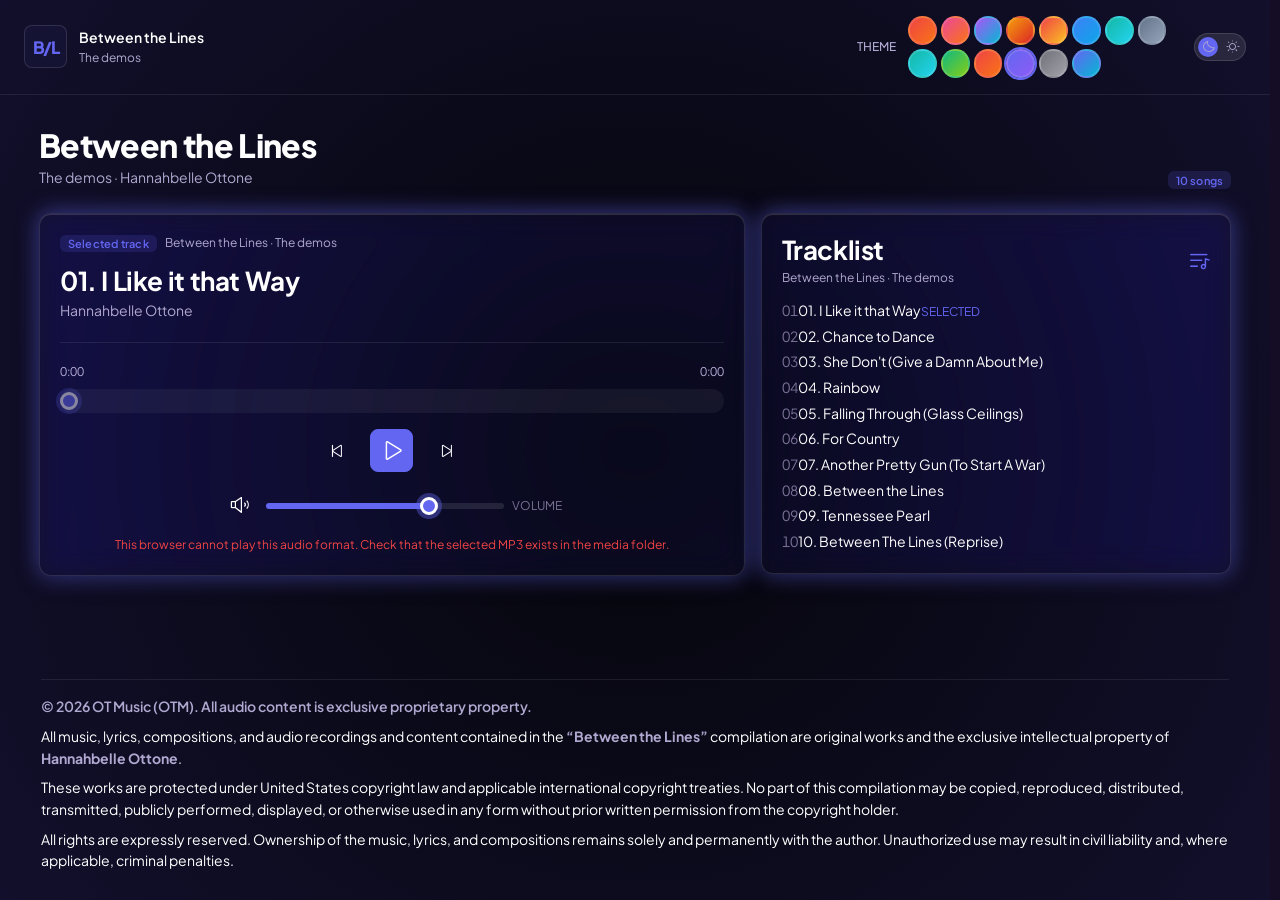
==== commit b65dd480: "Fix stylesheet links in index.html Updated stylesheet links to remove leading slashes." ====
--- a/index.html
+++ b/index.html
@@ -5,14 +5,14 @@
   <meta name="viewport" content="width=device-width, initial-scale=1">
   <meta name="description" content="Listen to Between the Lines (The Demos) by Hannahbelle Ottone.">
   <title>Between the Lines · The Demos</title>
-  <link rel="stylesheet" href="/css/fonts.css">
-  <link rel="stylesheet" href="/vendor/phosphor/bold/style.css">
-  <link rel="stylesheet" href="/vendor/phosphor/duotone/style.css">
-  <link rel="stylesheet" href="/vendor/phosphor/light/style.css">
-  <link rel="stylesheet" href="/vendor/phosphor/regular/style.css">
-  <link rel="stylesheet" href="/vendor/phosphor/thin/style.css">
-  <link rel="stylesheet" href="/css/tokens.css">
-  <link rel="stylesheet" href="/css/hbo.css">
+  <link rel="stylesheet" href="css/fonts.css">
+  <link rel="stylesheet" href="vendor/phosphor/bold/style.css">
+  <link rel="stylesheet" href="vendor/phosphor/duotone/style.css">
+  <link rel="stylesheet" href="vendor/phosphor/light/style.css">
+  <link rel="stylesheet" href="vendor/phosphor/regular/style.css">
+  <link rel="stylesheet" href="vendor/phosphor/thin/style.css">
+  <link rel="stylesheet" href="css/tokens.css">
+  <link rel="stylesheet" href="css/hbo.css">
   <link rel="stylesheet" href="player_v1.css">
   <script src="player_v1.js" defer></script>
 </head>
